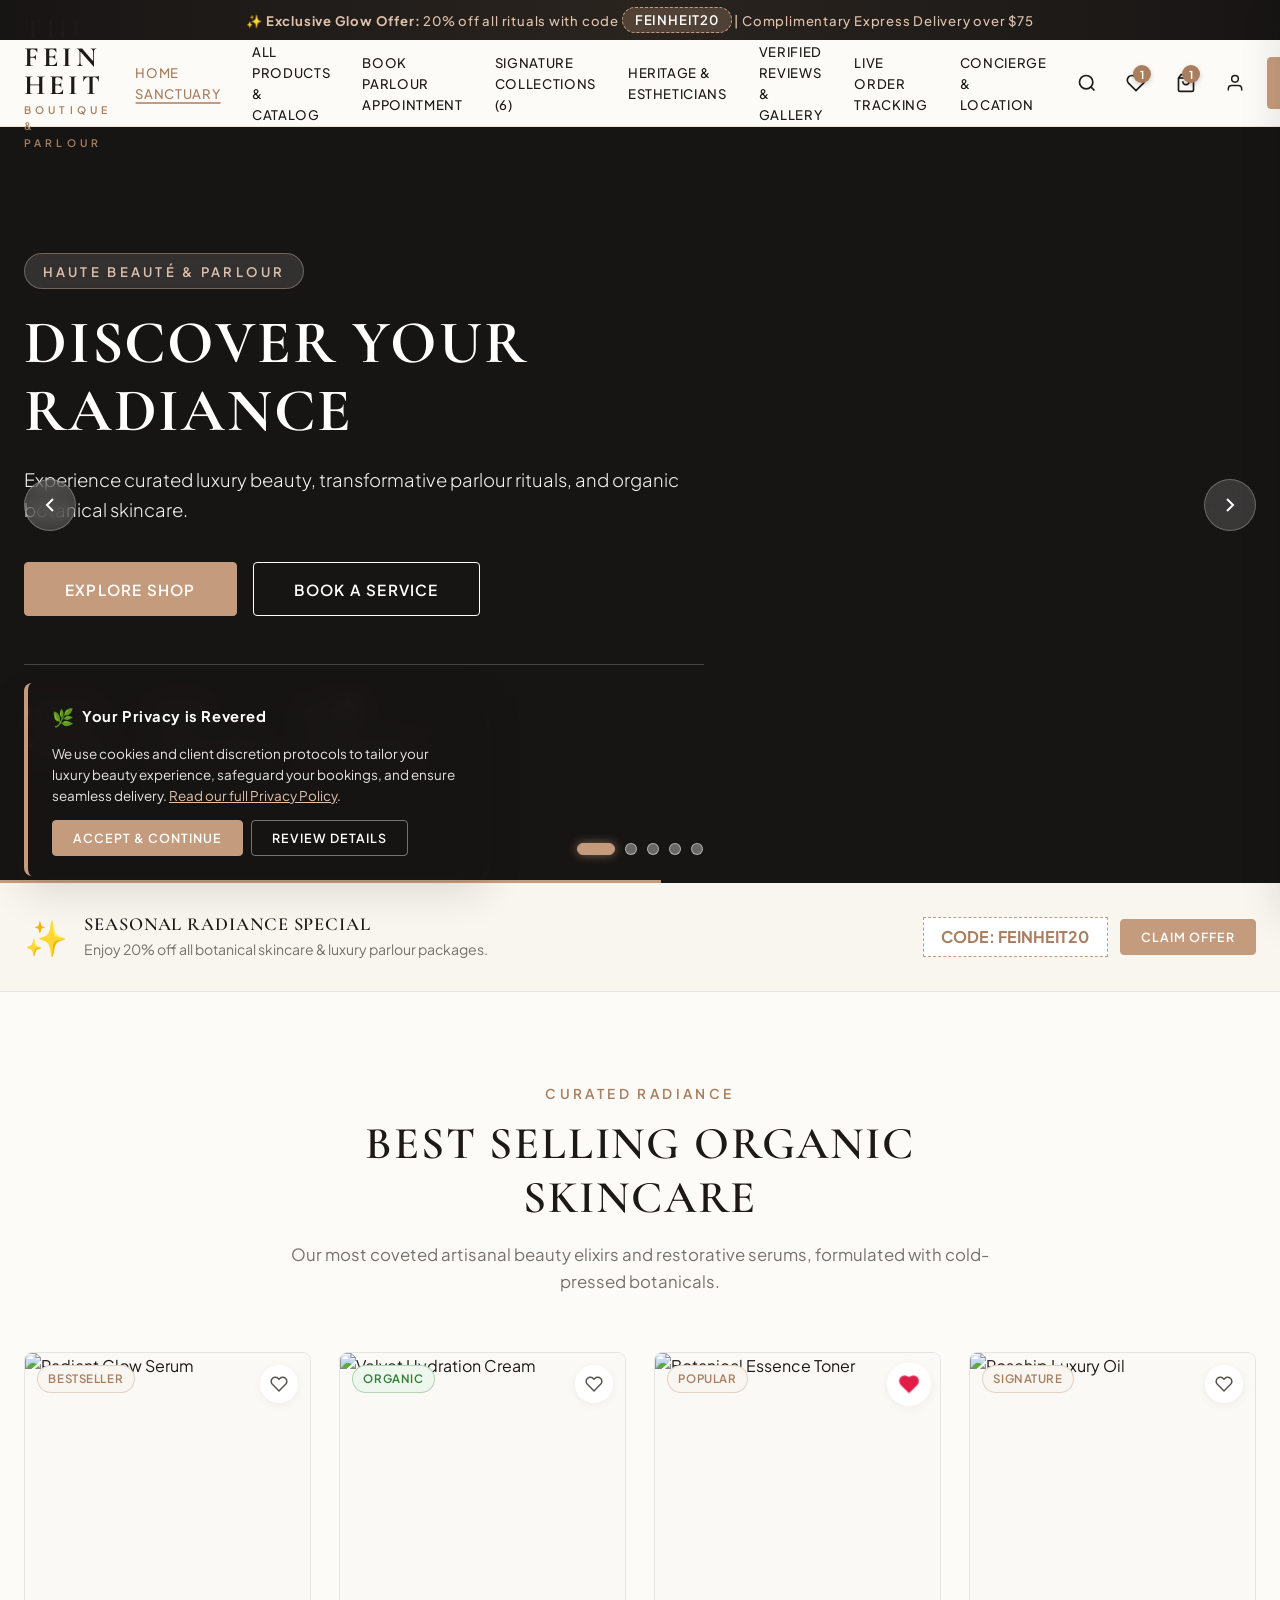
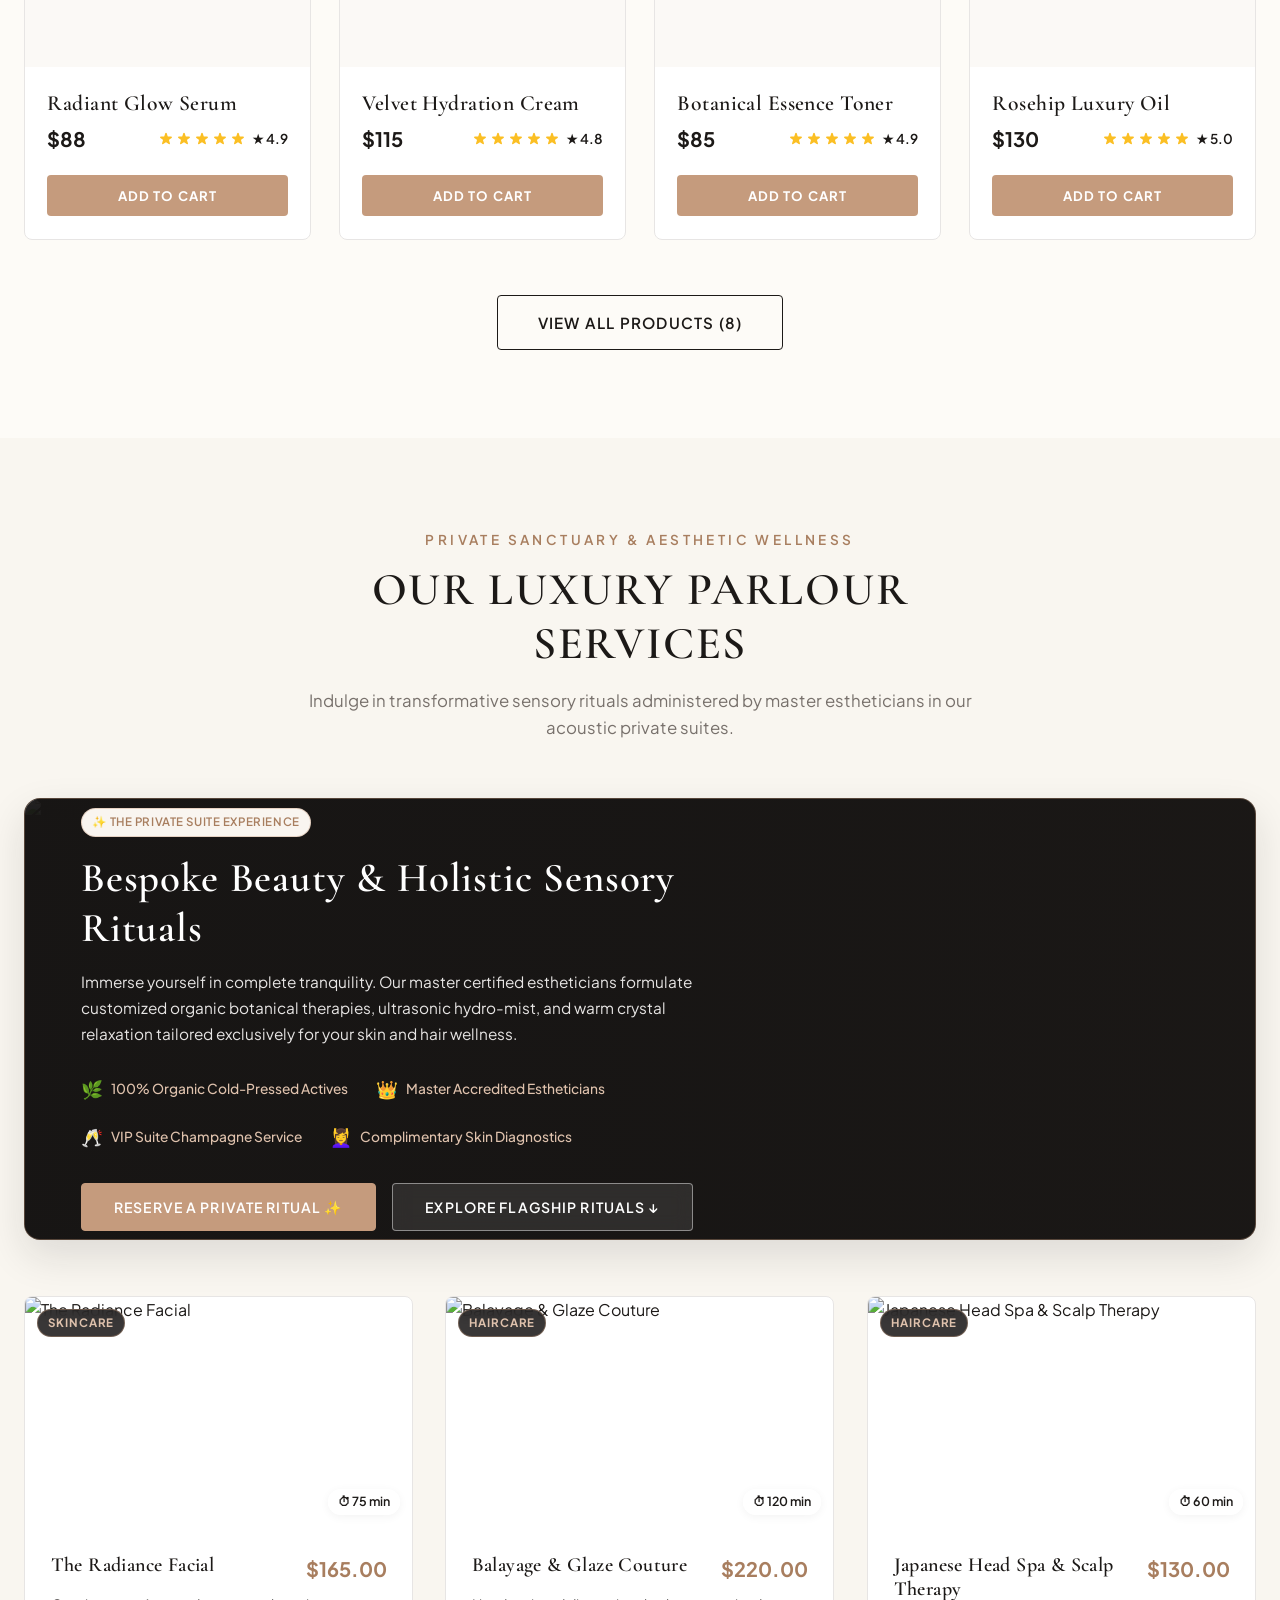
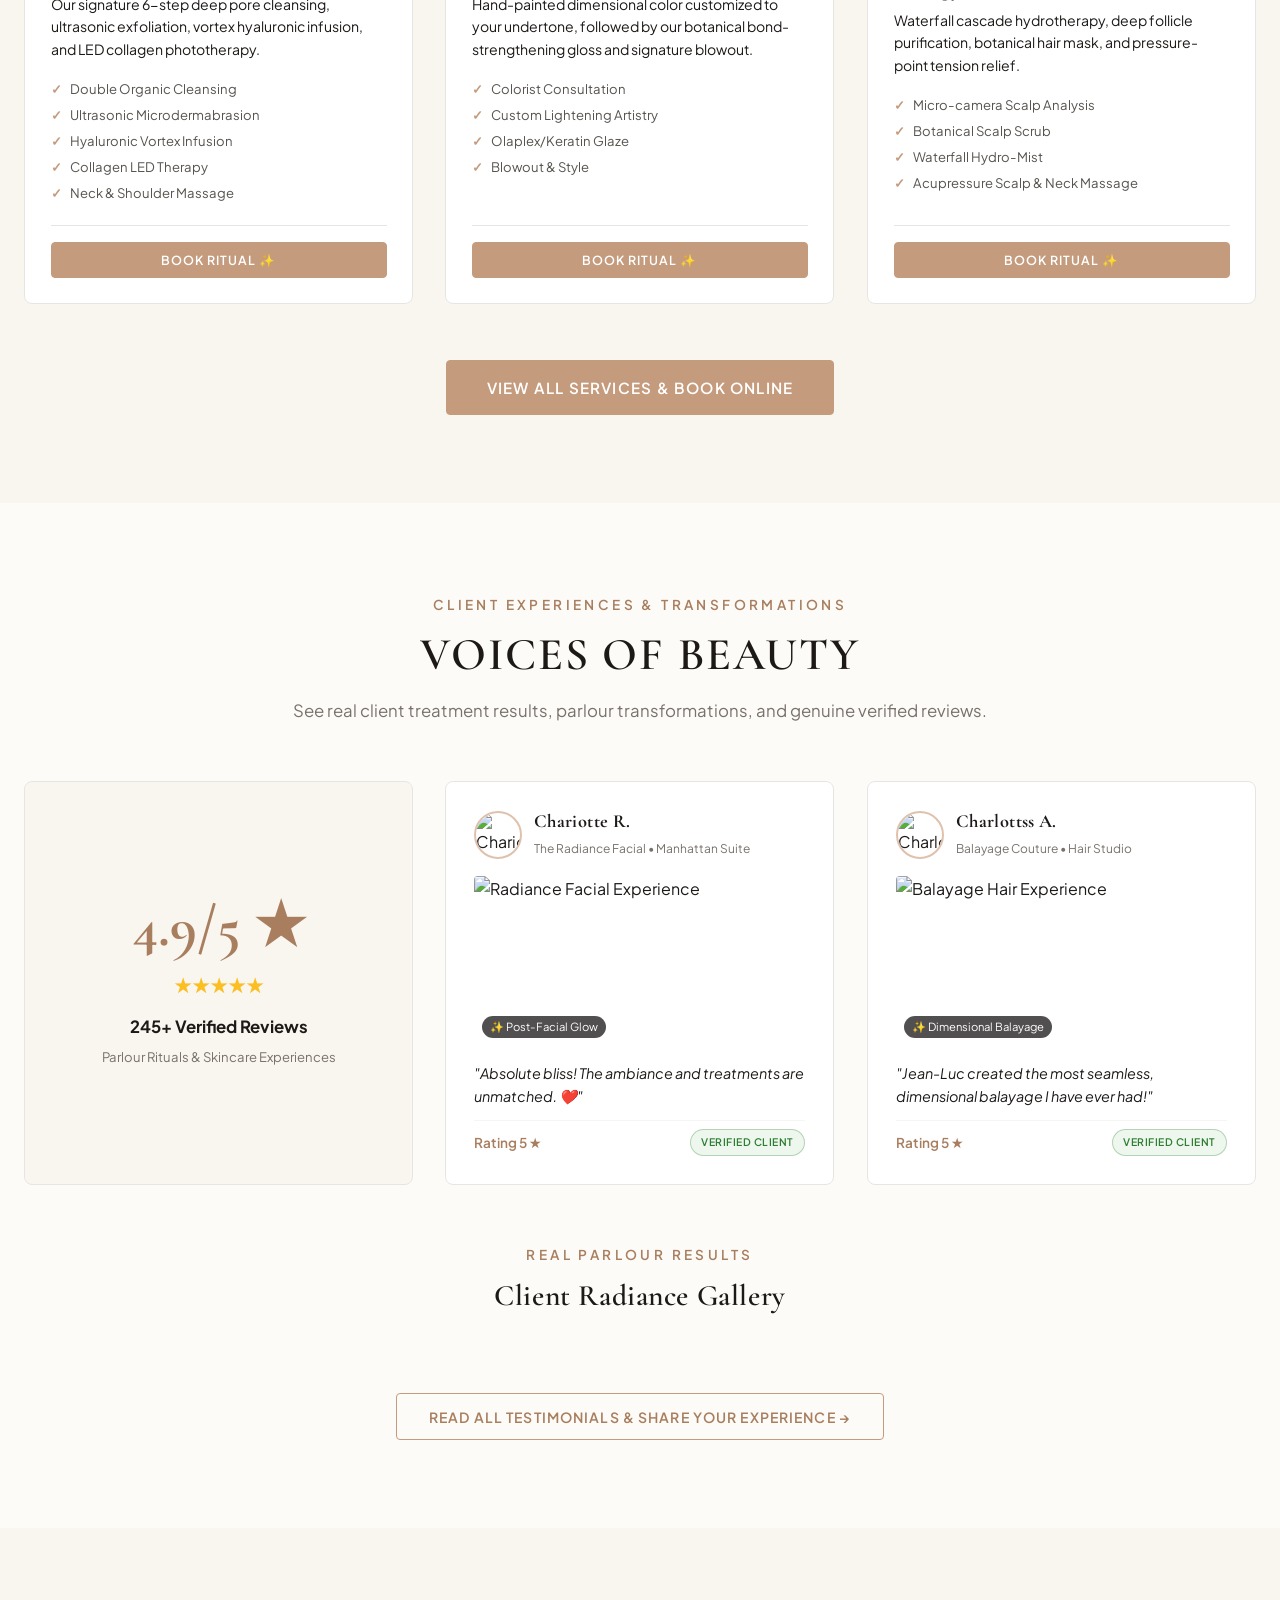
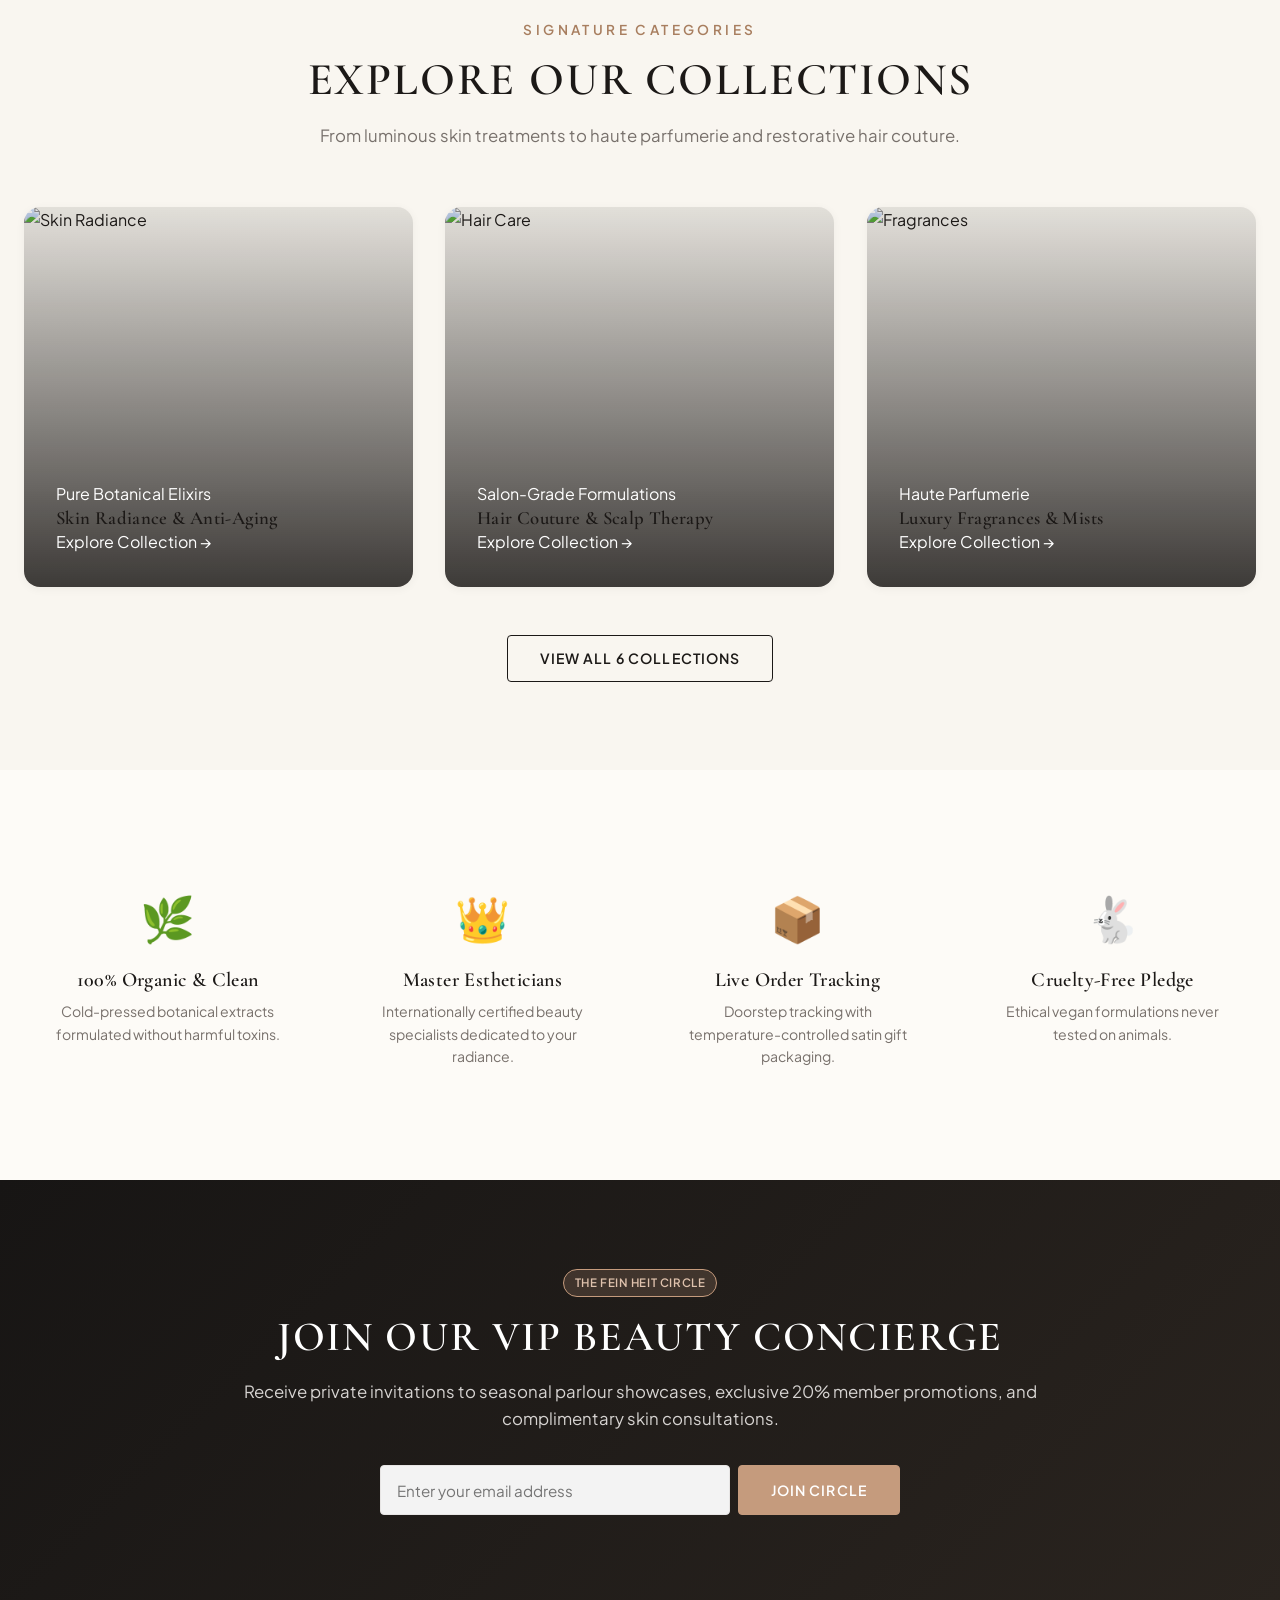
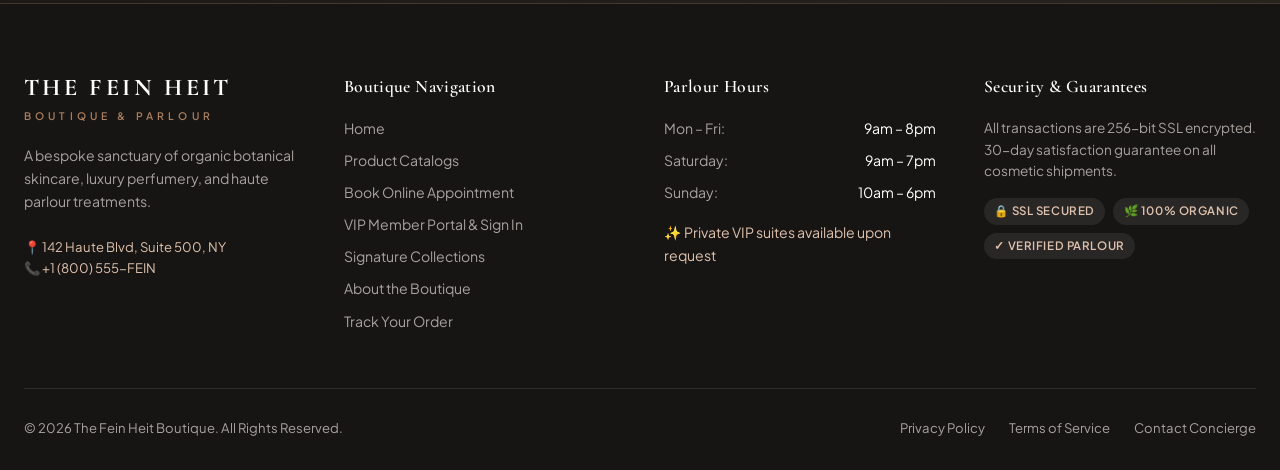
==== index.html @ 8c167909 "Add files via upload" ====
<!DOCTYPE html>
<html lang="en">
<head>
  <meta charset="UTF-8">
  <meta name="viewport" content="width=device-width, initial-scale=1.0, maximum-scale=5.0, viewport-fit=cover">
  <meta name="description" content="The Fein Heit Boutique — Luxury beauty parlour, organic skincare, hair couture, haute fragrances, and online appointment booking.">
  <meta name="keywords" content="beauty parlour, luxury cosmetics, organic skincare, facial, balayage, bridal makeup, order tracking, Fein Heit boutique">
  <meta name="theme-color" content="#c59b7d">
  
  <!-- Open Graph -->
  <meta property="og:title" content="The Fein Heit Boutique | Luxury Beauty Parlour & Cosmetics">
  <meta property="og:description" content="Experience bespoke beauty rituals, organic formulations, and transformative parlour services.">
  <meta property="og:type" content="website">

  <title>The Fein Heit Boutique | Luxury Beauty Parlour & Cosmetics</title>

  <!-- Stylesheets -->
  <link rel="stylesheet" href="css/main.css">
  <link rel="stylesheet" href="css/components.css">
  <link rel="stylesheet" href="css/responsive.css">
</head>
<body>

  <!-- ==================== ANNOUNCEMENT BAR ==================== -->
  <div class="announcement-bar">
    <div class="announcement-bar-content">
      <span>✨ <strong>Exclusive Glow Offer:</strong> 20% off all rituals with code</span>
      <span class="coupon-pill" onclick="handleQuickCopyCoupon('FEINHEIT20')">FEINHEIT20</span>
      <span class="announcement-extra">| Complimentary Express Delivery over $75</span>
    </div>
  </div>

  <!-- ==================== MAIN NAVIGATION HEADER ==================== -->
  <header class="site-header">
    <div class="container">
      <nav class="navbar">
        <!-- Mobile Menu Toggle -->
        <button class="mobile-menu-toggle" onclick="toggleMobileMenu()" aria-label="Open navigation menu">
          <svg viewBox="0 0 24 24" fill="none" stroke="currentColor" stroke-width="2">
            <line x1="3" y1="12" x2="21" y2="12"></line>
            <line x1="3" y1="6" x2="21" y2="6"></line>
            <line x1="3" y1="18" x2="21" y2="18"></line>
          </svg>
        </button>

        <!-- Brand Logo -->
        <a href="#home" class="brand-logo">
          <span class="brand-title">The Fein Heit</span>
          <span class="brand-subtitle">Boutique & Parlour</span>
        </a>

        <!-- Desktop Navigation Links & Mobile Drawer -->
        <div class="nav-menu" id="nav-menu">
          <div class="mobile-drawer-header">
            <div class="drawer-brand">
              <span class="drawer-brand-title">The Fein Heit</span>
              <span class="drawer-brand-sub">Sanctuary & Parlour</span>
            </div>
            <button class="drawer-close-btn" onclick="closeMobileMenu()" aria-label="Close navigation menu">✕</button>
          </div>

          <div class="mobile-drawer-vip-card" onclick="navigateTo('account'); closeMobileMenu();">
            <div style="display: flex; align-items: center; gap: 0.75rem;">
              <span style="font-size: 1.4rem;">👑</span>
              <div>
                <strong style="display: block; font-size: 0.88rem; color: var(--dark-slate);" id="drawer-vip-status">VIP Member Concierge</strong>
                <span style="font-size: 0.75rem; color: var(--primary-gold-dark);">Sign In for 20% Privilege →</span>
              </div>
            </div>
          </div>

          <!-- Primary Navigation Links -->
          <div class="drawer-section-label">Navigation & Sanctuary</div>
          <ul class="nav-menu-list">
            <li>
              <a href="#home" class="nav-link active" data-route="home">
                <span class="nav-link-text"><span class="nav-icon">🏠</span> Home Sanctuary</span>
                <span class="nav-chevron">→</span>
              </a>
            </li>
            <li>
              <a href="#products" class="nav-link" data-route="products">
                <span class="nav-link-text"><span class="nav-icon">🧴</span> All Products & Catalog</span>
                <span class="nav-chevron">→</span>
              </a>
            </li>
            <li>
              <a href="#booking" class="nav-link" data-route="booking">
                <span class="nav-link-text"><span class="nav-icon">✨</span> Book Parlour Appointment</span>
                <span class="nav-chevron">→</span>
              </a>
            </li>
            <li>
              <a href="#collections" class="nav-link" data-route="collections">
                <span class="nav-link-text"><span class="nav-icon">🪞</span> Signature Collections (6)</span>
                <span class="nav-chevron">→</span>
              </a>
            </li>
            <li>
              <a href="#about" class="nav-link" data-route="about">
                <span class="nav-link-text"><span class="nav-icon">🌿</span> Heritage & Estheticians</span>
                <span class="nav-chevron">→</span>
              </a>
            </li>
            <li>
              <a href="#testimonials" class="nav-link" data-route="testimonials">
                <span class="nav-link-text"><span class="nav-icon">💬</span> Verified Reviews & Gallery</span>
                <span class="nav-chevron">→</span>
              </a>
            </li>
            <li>
              <a href="#tracking" class="nav-link" data-route="tracking">
                <span class="nav-link-text"><span class="nav-icon">📦</span> Live Order Tracking</span>
                <span class="nav-chevron">→</span>
              </a>
            </li>
            <li>
              <a href="#contact" class="nav-link" data-route="contact">
                <span class="nav-link-text"><span class="nav-icon">📍</span> Concierge & Location</span>
                <span class="nav-chevron">→</span>
              </a>
            </li>
          </ul>

          <!-- Boutique Product Verticals -->
          <div class="mobile-drawer-verticals">
            <div class="drawer-section-label">Boutique Verticals & Categories</div>
            <div class="drawer-verticals-grid">
              <a href="javascript:void(0)" class="drawer-vertical-card" onclick="selectCollectionCategory('skincare'); closeMobileMenu();">
                <span class="vertical-icon">🌿</span>
                <div>
                  <strong class="vertical-title">Organic Skincare</strong>
                  <span class="vertical-desc">Serums, oils & creams</span>
                </div>
              </a>
              <a href="javascript:void(0)" class="drawer-vertical-card" onclick="selectCollectionCategory('haircare'); closeMobileMenu();">
                <span class="vertical-icon">💇‍♀️</span>
                <div>
                  <strong class="vertical-title">Hair Couture</strong>
                  <span class="vertical-desc">Scalp & gloss therapy</span>
                </div>
              </a>
              <a href="javascript:void(0)" class="drawer-vertical-card" onclick="selectCollectionCategory('fragrance'); closeMobileMenu();">
                <span class="vertical-icon">🌸</span>
                <div>
                  <strong class="vertical-title">Haute Parfumerie</strong>
                  <span class="vertical-desc">Pure extrait mists</span>
                </div>
              </a>
              <a href="javascript:void(0)" class="drawer-vertical-card" onclick="selectCollectionCategory('cosmetics'); closeMobileMenu();">
                <span class="vertical-icon">💄</span>
                <div>
                  <strong class="vertical-title">Luxury Cosmetics</strong>
                  <span class="vertical-desc">Clean bridal pigments</span>
                </div>
              </a>
            </div>
          </div>

          <!-- Flagship Parlour Rituals -->
          <div class="mobile-drawer-verticals">
            <div class="drawer-section-label">Flagship Parlour Suites</div>
            <div class="drawer-services-list">
              <div class="drawer-service-item" onclick="openBookingWithService('srv-01'); closeMobileMenu();">
                <div>
                  <strong>The Radiance HydraFacial™</strong>
                  <span>60 min • Ultrasonic Mist & Peel</span>
                </div>
                <span class="service-tag-price">$185</span>
              </div>
              <div class="drawer-service-item" onclick="openBookingWithService('srv-02'); closeMobileMenu();">
                <div>
                  <strong>Balayage Couture & Blowout</strong>
                  <span>120 min • Botanical Glossing</span>
                </div>
                <span class="service-tag-price">$240</span>
              </div>
              <div class="drawer-service-item" onclick="openBookingWithService('srv-03'); closeMobileMenu();">
                <div>
                  <strong>VIP Bridal Luxury Suite</strong>
                  <span>180 min • Champagne Service</span>
                </div>
                <span class="service-tag-price">$320</span>
              </div>
            </div>
          </div>

          <div class="mobile-drawer-footer">
            <button class="btn btn-primary btn-full btn-lg" onclick="navigateTo('booking'); closeMobileMenu();" style="margin-bottom: 0.85rem;">
              RESERVE A PRIVATE RITUAL ✨
            </button>
            <div class="drawer-contact-info">
              <a href="tel:18005553346" class="drawer-call-btn">
                📞 Call Concierge: +1 (800) 555-FEIN
              </a>
              <div>📍 142 Haute Blvd, Suite 500, Fashion District, NY</div>
              <div style="color: var(--primary-gold-light);">⏱ Open Today: 09:00 AM – 08:00 PM</div>
            </div>
          </div>
        </div>

        <!-- Action Icons: Search, Wishlist, Cart, Account, Book CTA -->
        <div class="nav-actions">
          <button class="nav-action-btn" onclick="navigateTo('products')" title="Search Catalog" aria-label="Search">
            <svg viewBox="0 0 24 24" fill="none" stroke="currentColor" stroke-width="2">
              <circle cx="11" cy="11" r="8"></circle>
              <line x1="21" y1="21" x2="16.65" y2="16.65"></line>
            </svg>
          </button>

          <button class="nav-action-btn" onclick="navigateTo('wishlist')" title="Wishlist" aria-label="Wishlist">
            <svg viewBox="0 0 24 24" fill="none" stroke="currentColor" stroke-width="2">
              <path d="M20.84 4.61a5.5 5.5 0 0 0-7.78 0L12 5.67l-1.06-1.06a5.5 5.5 0 0 0-7.78 7.78l1.06 1.06L12 21.23l7.78-7.78 1.06-1.06a5.5 5.5 0 0 0 0-7.78z"></path>
            </svg>
            <span class="badge-count wishlist-badge-count" style="display: none;">0</span>
          </button>

          <button class="nav-action-btn" onclick="openCartDrawer()" title="Shopping Bag" aria-label="Shopping Bag">
            <svg viewBox="0 0 24 24" fill="none" stroke="currentColor" stroke-width="2">
              <path d="M6 2L3 6v14a2 2 0 0 0 2 2h14a2 2 0 0 0 2-2V6l-3-4z"></path>
              <line x1="3" y1="6" x2="21" y2="6"></line>
              <path d="M16 10a4 4 0 0 1-8 0"></path>
            </svg>
            <span class="badge-count cart-badge-count" style="display: none;">0</span>
          </button>

          <button class="nav-action-btn" id="header-account-btn" onclick="navigateTo('account')" title="VIP Member Account / Sign In" aria-label="Account">
            <svg viewBox="0 0 24 24" fill="none" stroke="currentColor" stroke-width="2">
              <path d="M20 21v-2a4 4 0 0 0-4-4H8a4 4 0 0 0-4 4v2"></path>
              <circle cx="12" cy="7" r="4"></circle>
            </svg>
          </button>

          <button class="btn btn-primary btn-sm desktop-nav-book-btn" onclick="navigateTo('booking')">
            Book Parlour
          </button>
        </div>
      </nav>
    </div>
  </header>

  <!-- Mobile Nav Backdrop -->
  <div class="mobile-nav-backdrop" id="mobile-nav-backdrop" onclick="closeMobileMenu()"></div>

  <!-- ==================== MAIN CONTENT (PAGE VIEWS) ==================== -->
  <main>

    <!-- ==========================================
         VIEW 1: HOME PAGE WITH GLIDING HERO CAROUSEL
         ========================================== -->
    <section class="page-view active" id="view-home">
      
      <!-- Gliding Hero Slider (5 Luxury Slides with Ken Burns Effect) -->
      <div class="hero-slider-section" id="hero-slider-section">
        <div id="hero-slides-wrapper"></div>
        
        <!-- Slider Navigation Arrows -->
        <button class="hero-slider-arrow hero-arrow-prev" onclick="prevHeroSlide()" aria-label="Previous Slide">
          <svg width="24" height="24" viewBox="0 0 24 24" fill="none" stroke="currentColor" stroke-width="2">
            <polyline points="15 18 9 12 15 6"></polyline>
          </svg>
        </button>
        <button class="hero-slider-arrow hero-arrow-next" onclick="nextHeroSlide()" aria-label="Next Slide">
          <svg width="24" height="24" viewBox="0 0 24 24" fill="none" stroke="currentColor" stroke-width="2">
            <polyline points="9 18 15 12 9 6"></polyline>
          </svg>
        </button>

        <!-- Slider Pagination Dots -->
        <div class="hero-slider-dots" id="hero-slider-dots"></div>

        <!-- Gliding Timer Progress Line -->
        <div class="hero-timer-bar" id="hero-timer-bar"></div>
      </div>

      <!-- Attractive Offers Banner -->
      <div style="background: var(--bg-alabaster); border-bottom: 1px solid var(--border-light); padding: 1.6rem 0;" class="reveal">
        <div class="container" style="display: flex; justify-content: space-between; align-items: center; flex-wrap: wrap; gap: 1rem;">
          <div style="display: flex; align-items: center; gap: 1rem;">
            <div style="font-size: 2.2rem; color: var(--primary-gold);">✨</div>
            <div>
              <h4 style="font-size: 1.15rem; margin-bottom: 0.2rem; font-family: var(--font-serif); letter-spacing: 0.05em;">SEASONAL RADIANCE SPECIAL</h4>
              <p class="text-muted" style="font-size: 0.88rem;">Enjoy 20% off all botanical skincare & luxury parlour packages.</p>
            </div>
          </div>
          <div style="display: flex; gap: 0.75rem; align-items: center;">
            <span class="coupon-pill" style="background: var(--bg-white); border: 1px dashed var(--primary-gold); color: var(--primary-gold-dark); padding: 0.4rem 1.1rem; font-weight: 700;" onclick="handleQuickCopyCoupon('FEINHEIT20')">
              CODE: FEINHEIT20
            </span>
            <button class="btn btn-primary btn-sm" onclick="navigateTo('products')">CLAIM OFFER</button>
          </div>
        </div>
      </div>

      <!-- Best Selling Organic Skincare Showcase (Matches Exact Mockup) -->
      <div class="section">
        <div class="container">
          <div class="section-header reveal">
            <span class="section-subtitle">Curated Radiance</span>
            <h2 class="section-title">BEST SELLING ORGANIC SKINCARE</h2>
            <p class="section-desc">Our most coveted artisanal beauty elixirs and restorative serums, formulated with cold-pressed botanicals.</p>
          </div>
          
          <div class="grid-4" id="home-bestsellers-grid"></div>
          
          <div style="text-align: center; margin-top: 3.5rem;" class="reveal">
            <button class="btn btn-secondary btn-lg" onclick="navigateTo('products')" style="color: var(--dark-slate); border-color: var(--dark-slate);">
              VIEW ALL PRODUCTS (8)
            </button>
          </div>
        </div>
      </div>

      <!-- Luxury Parlour Services Showcase with Grand Feature Cover Banner -->
      <div class="section section-bg" style="position: relative;">
        <div class="container">
          <div class="section-header reveal">
            <span class="section-subtitle">Private Sanctuary & Aesthetic Wellness</span>
            <h2 class="section-title">OUR LUXURY PARLOUR SERVICES</h2>
            <p class="section-desc">Indulge in transformative sensory rituals administered by master estheticians in our acoustic private suites.</p>
          </div>
          
          <!-- Grand Luxury Parlour Cover Banner -->
          <div class="parlour-cover-banner reveal">
            <img src="https://images.unsplash.com/photo-1540555700478-4be289fbecef?auto=format&fit=crop&w=1920&q=85" alt="The Luxury Parlour Sanctuary" class="parlour-cover-bg-image">
            <div class="parlour-cover-overlay">
              <div class="parlour-cover-content">
                <span class="badge badge-gold parlour-cover-badge">
                  ✨ THE PRIVATE SUITE EXPERIENCE
                </span>
                <h3 class="parlour-cover-title">
                  Bespoke Beauty & Holistic Sensory Rituals
                </h3>
                <p class="parlour-cover-desc">
                  Immerse yourself in complete tranquility. Our master certified estheticians formulate customized organic botanical therapies, ultrasonic hydro-mist, and warm crystal relaxation tailored exclusively for your skin and hair wellness.
                </p>
                
                <!-- Highlights / Feature Badges -->
                <div class="parlour-cover-highlights">
                  <div class="parlour-highlight-item">
                    <span class="highlight-icon">🌿</span>
                    <span>100% Organic Cold-Pressed Actives</span>
                  </div>
                  <div class="parlour-highlight-item">
                    <span class="highlight-icon">👑</span>
                    <span>Master Accredited Estheticians</span>
                  </div>
                  <div class="parlour-highlight-item">
                    <span class="highlight-icon">🥂</span>
                    <span>VIP Suite Champagne Service</span>
                  </div>
                  <div class="parlour-highlight-item">
                    <span class="highlight-icon">💆‍♀️</span>
                    <span>Complimentary Skin Diagnostics</span>
                  </div>
                </div>

                <!-- Action Buttons -->
                <div class="parlour-cover-actions">
                  <button class="btn btn-primary" onclick="navigateTo('booking')">
                    RESERVE A PRIVATE RITUAL ✨
                  </button>
                  <button class="btn btn-secondary parlour-cover-subbtn" onclick="document.getElementById('home-services-grid').scrollIntoView({ behavior: 'smooth' })">
                    Explore Flagship Rituals ↓
                  </button>
                </div>
              </div>
            </div>
          </div>

          <!-- Flagship Parlour Services Grid -->
          <div class="grid-3" id="home-services-grid"></div>
          
          <div style="text-align: center; margin-top: 3.5rem;" class="reveal">
            <button class="btn btn-primary btn-lg" onclick="navigateTo('booking')">
              VIEW ALL SERVICES & BOOK ONLINE
            </button>
          </div>
        </div>
      </div>

      <!-- Voices of Beauty / Testimonials Snippet (With Real Client Experience Photos) -->
      <div class="section">
        <div class="container">
          <div class="section-header reveal">
            <span class="section-subtitle">Client Experiences & Transformations</span>
            <h2 class="section-title">VOICES OF BEAUTY</h2>
            <p class="section-desc">See real client treatment results, parlour transformations, and genuine verified reviews.</p>
          </div>

          <div class="grid-3 reveal" style="align-items: stretch; margin-bottom: 3.5rem;">
            <!-- 4.9/5 Rating Box from Mockup -->
            <div class="product-card" style="padding: 2.5rem 1.5rem; text-align: center; justify-content: center; background: var(--bg-alabaster);">
              <div style="font-size: 3.6rem; font-family: var(--font-serif); font-weight: 700; color: var(--primary-gold-dark); line-height: 1;">4.9/5 ★</div>
              <div class="star-rating" style="font-size: 1.3rem; margin: 0.75rem 0; justify-content: center;">★★★★★</div>
              <div style="font-size: 1.05rem; font-weight: 700; color: var(--dark-slate);">245+ Verified Reviews</div>
              <p class="text-muted" style="font-size: 0.82rem; margin-top: 0.35rem;">Parlour Rituals & Skincare Experiences</p>
            </div>

            <!-- Review Card 1 with Experience Image -->
            <div class="review-card" style="display: flex; flex-direction: column;">
              <div style="display: flex; align-items: center; gap: 0.75rem; margin-bottom: 1rem;">
                <img src="https://images.unsplash.com/photo-1544005313-94ddf0286df2?auto=format&fit=crop&w=150&q=85" alt="Chariotte R." style="width: 48px; height: 48px; border-radius: 50%; object-fit: cover; border: 2px solid var(--primary-gold-light);">
                <div>
                  <h4 style="font-size: 1.15rem; margin-bottom: 0.15rem; font-weight: 700;">Chariotte R.</h4>
                  <span style="font-size: 0.75rem; color: var(--text-muted);">The Radiance Facial • Manhattan Suite</span>
                </div>
              </div>
              <div style="position: relative; width: 100%; height: 170px; border-radius: var(--radius-sm); overflow: hidden; margin-bottom: 1rem;">
                <img src="https://images.unsplash.com/photo-1570172619644-dfd03ed5d881?auto=format&fit=crop&w=600&q=85" alt="Radiance Facial Experience" style="width: 100%; height: 100%; object-fit: cover; transition: transform 0.6s ease;" onmouseover="this.style.transform='scale(1.06)'" onmouseout="this.style.transform='scale(1)'">
                <span style="position: absolute; bottom: 8px; left: 8px; background: rgba(23,21,20,0.75); color:#ffffff; font-size:0.7rem; padding:2px 8px; border-radius:var(--radius-full);">✨ Post-Facial Glow</span>
              </div>
              <p style="font-size: 0.9rem; color: var(--dark-slate); font-style: italic; margin-bottom: 0.75rem; flex: 1;">
                "Absolute bliss! The ambiance and treatments are unmatched. ❤️"
              </p>
              <div style="display: flex; align-items: center; justify-content: space-between; font-size: 0.85rem; font-weight: 600; color: var(--primary-gold-dark); border-top: 1px solid var(--border-subtle); padding-top: 0.5rem;">
                <span>Rating 5 ★</span>
                <span class="badge badge-organic" style="font-size: 0.65rem;">Verified Client</span>
              </div>
            </div>

            <!-- Review Card 2 with Experience Image -->
            <div class="review-card" style="display: flex; flex-direction: column;">
              <div style="display: flex; align-items: center; gap: 0.75rem; margin-bottom: 1rem;">
                <img src="https://images.unsplash.com/photo-1534528741775-53994a69daeb?auto=format&fit=crop&w=150&q=85" alt="Charlottss A." style="width: 48px; height: 48px; border-radius: 50%; object-fit: cover; border: 2px solid var(--primary-gold-light);">
                <div>
                  <h4 style="font-size: 1.15rem; margin-bottom: 0.15rem; font-weight: 700;">Charlottss A.</h4>
                  <span style="font-size: 0.75rem; color: var(--text-muted);">Balayage Couture • Hair Studio</span>
                </div>
              </div>
              <div style="position: relative; width: 100%; height: 170px; border-radius: var(--radius-sm); overflow: hidden; margin-bottom: 1rem;">
                <img src="https://images.unsplash.com/photo-1560066984-138dadb4c035?auto=format&fit=crop&w=600&q=85" alt="Balayage Hair Experience" style="width: 100%; height: 100%; object-fit: cover; transition: transform 0.6s ease;" onmouseover="this.style.transform='scale(1.06)'" onmouseout="this.style.transform='scale(1)'">
                <span style="position: absolute; bottom: 8px; left: 8px; background: rgba(23,21,20,0.75); color:#ffffff; font-size:0.7rem; padding:2px 8px; border-radius:var(--radius-full);">✨ Dimensional Balayage</span>
              </div>
              <p style="font-size: 0.9rem; color: var(--dark-slate); font-style: italic; margin-bottom: 0.75rem; flex: 1;">
                "Jean-Luc created the most seamless, dimensional balayage I have ever had!"
              </p>
              <div style="display: flex; align-items: center; justify-content: space-between; font-size: 0.85rem; font-weight: 600; color: var(--primary-gold-dark); border-top: 1px solid var(--border-subtle); padding-top: 0.5rem;">
                <span>Rating 5 ★</span>
                <span class="badge badge-organic" style="font-size: 0.65rem;">Verified Client</span>
              </div>
            </div>
          </div>

          <!-- Client Radiance & Transformation Moments Grid -->
          <div class="reveal" style="margin-top: 1rem;">
            <div style="text-align: center; margin-bottom: 2rem;">
              <span class="section-subtitle">Real Parlour Results</span>
              <h3 style="font-size: 1.85rem; font-family: var(--font-serif);">Client Radiance Gallery</h3>
            </div>
            <div class="grid-4" id="home-client-gallery-grid"></div>
          </div>

          <div style="text-align: center; margin-top: 3rem;">
            <button class="btn btn-outline" onclick="navigateTo('testimonials')">
              Read All Testimonials & Share Your Experience →
            </button>
          </div>
        </div>
      </div>

      <!-- Featured Collections Gallery -->
      <div class="section section-bg">
        <div class="container">
          <div class="section-header reveal">
            <span class="section-subtitle">Signature Categories</span>
            <h2 class="section-title">EXPLORE OUR COLLECTIONS</h2>
            <p class="section-desc">From luminous skin treatments to haute parfumerie and restorative hair couture.</p>
          </div>
          <div class="grid-3" id="home-collections-grid">
            <div class="collection-card reveal reveal-delay-1" onclick="selectCollectionCategory('skincare')">
              <img src="https://images.unsplash.com/photo-1570172619644-dfd03ed5d881?auto=format&fit=crop&w=800&q=85" alt="Skin Radiance">
              <div class="collection-overlay">
                <span class="collection-subtitle">Pure Botanical Elixirs</span>
                <h3 class="collection-title">Skin Radiance & Anti-Aging</h3>
                <div class="collection-link">Explore Collection →</div>
              </div>
            </div>
            <div class="collection-card reveal reveal-delay-2" onclick="selectCollectionCategory('haircare')">
              <img src="https://images.unsplash.com/photo-1522337360788-8b13dee7a37e?auto=format&fit=crop&w=800&q=85" alt="Hair Care">
              <div class="collection-overlay">
                <span class="collection-subtitle">Salon-Grade Formulations</span>
                <h3 class="collection-title">Hair Couture & Scalp Therapy</h3>
                <div class="collection-link">Explore Collection →</div>
              </div>
            </div>
            <div class="collection-card reveal reveal-delay-3" onclick="selectCollectionCategory('fragrance')">
              <img src="https://images.unsplash.com/photo-1592945403244-b3fbafd7f539?auto=format&fit=crop&w=800&q=85" alt="Fragrances">
              <div class="collection-overlay">
                <span class="collection-subtitle">Haute Parfumerie</span>
                <h3 class="collection-title">Luxury Fragrances & Mists</h3>
                <div class="collection-link">Explore Collection →</div>
              </div>
            </div>
          </div>
          <div style="text-align: center; margin-top: 3rem;">
            <button class="btn btn-secondary" onclick="navigateTo('collections')" style="color: var(--dark-slate); border-color: var(--dark-slate);">
              View All 6 Collections
            </button>
          </div>
        </div>
      </div>

      <!-- Why Choose Fein Heit Boutique -->
      <div class="section">
        <div class="container">
          <div class="grid-4" style="text-align: center;">
            <div class="reveal reveal-delay-1" style="padding: 1.5rem;">
              <div style="font-size: 2.75rem; margin-bottom: 1rem; color: var(--primary-gold);">🌿</div>
              <h3 style="font-size: 1.25rem; margin-bottom: 0.5rem;">100% Organic & Clean</h3>
              <p class="text-muted" style="font-size: 0.88rem;">Cold-pressed botanical extracts formulated without harmful toxins.</p>
            </div>
            <div class="reveal reveal-delay-2" style="padding: 1.5rem;">
              <div style="font-size: 2.75rem; margin-bottom: 1rem; color: var(--primary-gold);">👑</div>
              <h3 style="font-size: 1.25rem; margin-bottom: 0.5rem;">Master Estheticians</h3>
              <p class="text-muted" style="font-size: 0.88rem;">Internationally certified beauty specialists dedicated to your radiance.</p>
            </div>
            <div class="reveal reveal-delay-3" style="padding: 1.5rem;">
              <div style="font-size: 2.75rem; margin-bottom: 1rem; color: var(--primary-gold);">📦</div>
              <h3 style="font-size: 1.25rem; margin-bottom: 0.5rem;">Live Order Tracking</h3>
              <p class="text-muted" style="font-size: 0.88rem;">Doorstep tracking with temperature-controlled satin gift packaging.</p>
            </div>
            <div class="reveal reveal-delay-4" style="padding: 1.5rem;">
              <div style="font-size: 2.75rem; margin-bottom: 1rem; color: var(--primary-gold);">🐇</div>
              <h3 style="font-size: 1.25rem; margin-bottom: 0.5rem;">Cruelty-Free Pledge</h3>
              <p class="text-muted" style="font-size: 0.88rem;">Ethical vegan formulations never tested on animals.</p>
            </div>
          </div>
        </div>
      </div>

      <!-- Newsletter VIP Club -->
      <div class="section" style="background: linear-gradient(135deg, #171514 0%, #2a241f 100%); color: #ffffff; text-align: center;">
        <div class="container-narrow reveal">
          <span class="badge badge-gold" style="background: rgba(197, 155, 125, 0.2); color: #dfc2ad; border-color: #c59b7d; margin-bottom: 1rem;">The Fein Heit Circle</span>
          <h2 style="font-size: 2.6rem; color: #ffffff; margin-bottom: 1rem; letter-spacing: 0.04em;">JOIN OUR VIP BEAUTY CONCIERGE</h2>
          <p style="color: #d6d3d1; font-size: 1.05rem; margin-bottom: 2rem;">Receive private invitations to seasonal parlour showcases, exclusive 20% member promotions, and complimentary skin consultations.</p>
          <form onsubmit="handleNewsletterSubmit(event)" style="display: flex; gap: 0.5rem; max-width: 520px; margin: 0 auto; flex-wrap: wrap;">
            <input type="email" id="newsletter-email" class="form-control" placeholder="Enter your email address" required style="flex: 1; min-width: 240px; background: rgba(255,255,255,0.95); height: 50px;">
            <button type="submit" class="btn btn-primary" style="padding: 0.75rem 2rem;">JOIN CIRCLE</button>
          </form>
        </div>
      </div>
    </section>

    <!-- ==========================================
         VIEW 2: ABOUT US PAGE
         ========================================== -->
    <section class="page-view" id="view-about">
      <!-- About Us Page Hero Banner -->
      <div class="page-hero-banner" style="background-image: url('https://images.unsplash.com/photo-1522337360788-8b13dee7a37e?auto=format&fit=crop&w=2000&q=85');">
        <div class="page-hero-overlay"></div>
        <div class="container page-hero-content">
          <span class="page-hero-badge">🌿 Heritage & Philosophy</span>
          <h1 class="page-hero-title">THE STORY OF FEIN HEIT</h1>
          <p class="page-hero-desc">Where Holistic Botanical Artistry Meets Modern Dermatological Science in our Luxury Suites.</p>
        </div>
      </div>

      <div class="section">
        <div class="container">
          <div class="grid-2" style="align-items: center;">
            <div>
              <span class="badge badge-gold" style="margin-bottom: 1rem;">Boutique & Parlour</span>
              <h2 style="font-size: 2.4rem; margin-bottom: 1.25rem;">Where Holistic Artistry Meets Modern Dermatological Science</h2>
              <p class="text-muted" style="margin-bottom: 1.25rem; font-size: 1rem; line-height: 1.7;">
                The Fein Heit Boutique was conceived as an oasis of refined self-care. We believe that true radiance is born from the harmonious union of potent, unadulterated botanical ingredients and bespoke personal rituals.
              </p>
              <p class="text-muted" style="margin-bottom: 1.75rem; font-size: 1rem; line-height: 1.7;">
                Our parlour suites are designed to provide complete tranquility, offering signature HydraFacials, couture balayage hair artistry, and luxury bridal makeovers crafted with unparalleled attention to detail.
              </p>
              <div style="display: flex; gap: 1.5rem;">
                <div style="border-left: 3px solid var(--primary-gold); padding-left: 1rem;">
                  <strong style="display: block; font-size: 1.1rem; color: var(--dark-slate);">100% Ethical</strong>
                  <span class="text-muted" style="font-size: 0.85rem;">Sustainably harvested plant actives</span>
                </div>
                <div style="border-left: 3px solid var(--primary-gold); padding-left: 1rem;">
                  <strong style="display: block; font-size: 1.1rem; color: var(--dark-slate);">Master Certified</strong>
                  <span class="text-muted" style="font-size: 0.85rem;">Internationally accredited stylists</span>
                </div>
              </div>
            </div>
            <div>
              <img src="https://images.unsplash.com/photo-1522337360788-8b13dee7a37e?auto=format&fit=crop&w=800&q=85" alt="Boutique Ambiance" style="border-radius: var(--radius-lg); box-shadow: var(--shadow-lg);">
            </div>
          </div>
        </div>
      </div>

      <!-- Vision & Mission -->
      <div class="section section-bg">
        <div class="container">
          <div class="grid-2">
            <div class="product-card" style="padding: 2.5rem; border-radius: var(--radius-md);">
              <div style="font-size: 2rem; margin-bottom: 1rem; color: var(--primary-gold);">🌟</div>
              <h3 style="font-size: 1.75rem; margin-bottom: 0.75rem;">Our Vision</h3>
              <p class="text-muted" style="line-height: 1.7; font-size: 0.95rem;">
                To become the world's most revered sanctuary for holistic beauty — empowering every individual to celebrate their innate radiance through clean, clinically validated organic formulas and transformative parlour rituals.
              </p>
            </div>
            <div class="product-card" style="padding: 2.5rem; border-radius: var(--radius-md);">
              <div style="font-size: 2rem; margin-bottom: 1rem; color: var(--primary-gold);">🎯</div>
              <h3 style="font-size: 1.75rem; margin-bottom: 0.75rem;">Our Mission</h3>
              <p class="text-muted" style="line-height: 1.7; font-size: 0.95rem;">
                To deliver uncompromising luxury, sustainable botanical craftsmanship, and bespoke aesthetic services. We are dedicated to transparent sourcing, exceptional client pampering, and unforgettable sensory experiences.
              </p>
            </div>
          </div>
        </div>
      </div>

      <!-- Master Stylists & Estheticians -->
      <div class="section">
        <div class="container">
          <div class="section-header">
            <span class="section-subtitle">Our Artists</span>
            <h2 class="section-title">MEET OUR MASTER ESTHETICIANS</h2>
            <p class="section-desc">Passionate artisans dedicated to customized skin, hair, and bridal beauty excellence.</p>
          </div>
          <div class="grid-3" id="stylists-grid"></div>
        </div>
      </div>
    </section>

    <!-- ==========================================
         VIEW 3: COLLECTIONS PAGE
         ========================================== -->
    <section class="page-view" id="view-collections">
      <!-- Collections Page Hero Banner -->
      <div class="page-hero-banner" style="background-image: url('https://images.unsplash.com/photo-1512496015851-a90fb38ba796?auto=format&fit=crop&w=2000&q=85');">
        <div class="page-hero-overlay"></div>
        <div class="container page-hero-content">
          <span class="page-hero-badge">✨ Curated Beauty Sanctuary</span>
          <h1 class="page-hero-title">THE FEIN HEIT COLLECTIONS</h1>
          <p class="page-hero-desc">Explore grouped botanical elixirs, haute fragrances, and transformative parlour rituals curated for every beauty aspiration.</p>
        </div>
      </div>

      <div class="section">
        <div class="container">
          <div class="grid-3" id="collections-grid"></div>
        </div>
      </div>
    </section>

    <!-- ==========================================
         VIEW 4: PRODUCTS CATALOG PAGE
         ========================================== -->
    <section class="page-view" id="view-products">
      <!-- Products Page Hero Banner -->
      <div class="page-hero-banner" style="background-image: url('https://images.unsplash.com/photo-1598440947619-2c35fc9aa908?auto=format&fit=crop&w=2000&q=85'); min-height: 420px;">
        <div class="page-hero-overlay"></div>
        <div class="container page-hero-content">
          <span class="page-hero-badge">🧴 Organic Botanical Catalog</span>
          <h1 class="page-hero-title">LUXURY BEAUTY & PARLOUR ESSENTIALS</h1>
          <p class="page-hero-desc" style="margin-bottom: 2rem;">Explore artisanal skincare serums, restorative hair glosses, and luxury perfumes formulated for luminous radiance.</p>
          
          <!-- Live Search Bar inside Hero -->
          <div style="max-width: 640px; margin: 0 auto; position: relative;">
            <input type="text" id="product-search-input" class="form-control" placeholder="Search by name, ingredient (e.g. Vitamin C, Rose, Argan)..." oninput="handleProductSearch(this.value)" style="padding-left: 2.75rem; height: 52px; font-size: 1rem; border-radius: var(--radius-full); box-shadow: var(--shadow-lg); background: rgba(255,255,255,0.95);">
            <div style="position: absolute; left: 18px; top: 16px; color: var(--dark-slate);">
              <svg width="20" height="20" viewBox="0 0 24 24" fill="none" stroke="currentColor" stroke-width="2">
                <circle cx="11" cy="11" r="8"></circle>
                <line x1="21" y1="21" x2="16.65" y2="16.65"></line>
              </svg>
            </div>
          </div>
        </div>
      </div>

      <div class="section">
        <div class="container">
          <!-- Filter Controls Bar -->
          <div style="display: flex; justify-content: space-between; align-items: center; flex-wrap: wrap; gap: 1.5rem; margin-bottom: 2.5rem; padding-bottom: 1.5rem; border-bottom: 1px solid var(--border-light);">
            <!-- Category Chips -->
            <div style="display: flex; gap: 0.5rem; flex-wrap: wrap;" id="category-filters">
              <button class="filter-chip active" data-category="all" onclick="handleCategoryFilter('all', this)">All Products</button>
              <button class="filter-chip" data-category="skincare" onclick="handleCategoryFilter('skincare', this)">Skincare</button>
              <button class="filter-chip" data-category="haircare" onclick="handleCategoryFilter('haircare', this)">Hair Care</button>
              <button class="filter-chip" data-category="fragrance" onclick="handleCategoryFilter('fragrance', this)">Fragrances</button>
              <button class="filter-chip" data-category="cosmetics" onclick="handleCategoryFilter('cosmetics', this)">Cosmetics</button>
              <button class="filter-chip" data-category="body" onclick="handleCategoryFilter('body', this)">Body & Spa</button>
            </div>

            <!-- Price & Sort Dropdown -->
            <div style="display: flex; align-items: center; gap: 1.5rem; flex-wrap: wrap;">
              <div style="display: flex; align-items: center; gap: 0.5rem; font-size: 0.85rem;">
                <span>Max Price:</span>
                <input type="range" id="price-range-slider" min="30" max="200" step="5" value="200" oninput="handlePriceSlider(this.value)" style="accent-color: var(--primary-gold); cursor: pointer;">
                <strong id="price-slider-value">$200</strong>
              </div>

              <div style="display: flex; align-items: center; gap: 0.5rem; font-size: 0.85rem;">
                <span>Sort By:</span>
                <select id="product-sort-select" class="form-control" onchange="handleSortChange(this.value)" style="width: auto; padding: 0.4rem 0.8rem; font-size: 0.85rem;">
                  <option value="featured">Featured / Popular</option>
                  <option value="price-low">Price: Low to High</option>
                  <option value="price-high">Price: High to Low</option>
                  <option value="rating">Highest Rated</option>
                  <option value="name">Alphabetical</option>
                </select>
              </div>
            </div>
          </div>

          <!-- Catalog Count and Active Filters -->
          <div style="display: flex; justify-content: space-between; align-items: center; margin-bottom: 1.5rem;">
            <span id="products-count-badge" class="text-muted" style="font-size: 0.9rem;">Showing 8 products</span>
            <button class="btn-outline btn-sm" onclick="resetProductFilters()">Reset Filters</button>
          </div>

          <!-- Products Grid -->
          <div class="grid-4" id="products-grid"></div>
        </div>
      </div>
    </section>

    <!-- ==========================================
         VIEW 5: TESTIMONIALS & REVIEWS PAGE
         ========================================== -->
    <section class="page-view" id="view-testimonials">
      <!-- Testimonials Page Hero Banner -->
      <div class="page-hero-banner" style="background-image: url('https://images.unsplash.com/photo-1544005313-94ddf0286df2?auto=format&fit=crop&w=2000&q=85');">
        <div class="page-hero-overlay"></div>
        <div class="container page-hero-content">
          <span class="page-hero-badge">💬 Client Experiences</span>
          <h1 class="page-hero-title">VOICES OF BEAUTY & TRUST</h1>
          <p class="page-hero-desc">Read genuine transformation stories, before-after results, and verified reviews from our cherished guests.</p>
        </div>
      </div>

      <div class="section">
        <div class="container">
          <div class="grid-3" style="margin-bottom: 3.5rem;">
            <!-- Overall Rating Summary Card -->
            <div class="product-card" style="padding: 2rem; text-align: center; justify-content: center;">
              <div id="review-avg-rating" style="font-size: 3.5rem; font-family: var(--font-serif); font-weight: 700; color: var(--primary-gold-dark);">4.9 / 5.0</div>
              <div class="star-rating" style="font-size: 1.25rem; margin-bottom: 0.5rem;">★★★★★</div>
              <p id="review-total-count" class="text-muted" style="font-size: 0.9rem;">Based on 250+ verified reviews</p>
            </div>

            <!-- Filter Reviews by Rating -->
            <div class="product-card" style="grid-column: span 2; padding: 2rem; justify-content: center;">
              <h3 style="font-size: 1.25rem; margin-bottom: 1rem;">Filter Reviews by Star Rating</h3>
              <div style="display: flex; gap: 0.75rem; flex-wrap: wrap;" id="review-filter-chips">
                <button class="filter-chip active" onclick="filterReviewsByStar(0, this)">All Ratings</button>
                <button class="filter-chip" onclick="filterReviewsByStar(5, this)">5 Stars Only (★★★★★)</button>
                <button class="filter-chip" onclick="filterReviewsByStar(4, this)">4 Stars & Up (★★★★☆)</button>
              </div>
            </div>
          </div>

          <!-- Reviews Grid -->
          <div class="grid-2" id="testimonials-grid"></div>

          <!-- Client Radiance & Transformation Moments Gallery -->
          <div class="section-header reveal" style="margin-top: 5rem; margin-bottom: 2rem;">
            <span class="section-subtitle">Real Parlour Results</span>
            <h2 class="section-title">CLIENT RADIANCE GALLERY</h2>
            <p class="section-desc">Glimpse actual aesthetic transformations and signature treatment outcomes from our parlour guests.</p>
          </div>
          <div class="grid-3" id="client-gallery-grid"></div>

          <!-- Write a Review Form -->
          <div class="product-card" style="margin-top: 4rem; padding: 2.5rem; background: var(--bg-alabaster); border: 1px solid var(--border-light);">
            <div style="max-width: 680px; margin: 0 auto;">
              <div style="text-align: center; margin-bottom: 2rem;">
                <span class="badge badge-gold" style="margin-bottom: 0.5rem;">Share Your Experience</span>
                <h3 style="font-size: 1.85rem;">Write a Customer Review</h3>
                <p class="text-muted" style="font-size: 0.9rem;">Your feedback helps us continuously elevate our boutique standards.</p>
              </div>

              <form onsubmit="handleReviewSubmit(event)">
                <div class="form-group" style="text-align: center; margin-bottom: 1.5rem;">
                  <label class="form-label">Your Rating</label>
                  <div id="new-review-stars" style="display: inline-flex; gap: 6px;"></div>
                </div>

                <div class="grid-2" style="gap: 1rem;">
                  <div class="form-group">
                    <label class="form-label">Your Name *</label>
                    <input type="text" id="review-author-input" class="form-control" placeholder="e.g. Charlotte M." required>
                  </div>
                  <div class="form-group">
                    <label class="form-label">Service / Product Reviewed</label>
                    <input type="text" id="review-service-input" class="form-control" placeholder="e.g. The Radiance Facial or Radiant Glow Serum">
                  </div>
                </div>

                <div class="form-group">
                  <label class="form-label">Your Review *</label>
                  <textarea id="review-content-input" class="form-control" rows="4" placeholder="Tell us about your experience, skin results, and parlour ambiance..." required></textarea>
                </div>

                <div style="text-align: center; margin-top: 1.5rem;">
                  <button type="submit" class="btn btn-primary btn-lg">Submit Review</button>
                </div>
              </form>
            </div>
          </div>
        </div>
      </div>
    </section>

    <!-- ==========================================
         VIEW 6: CONTACT DETAILS & PARLOUR INFO
         ========================================== -->
    <section class="page-view" id="view-contact">
      <!-- Contact Page Hero Banner -->
      <div class="page-hero-banner" style="background-image: url('https://images.unsplash.com/photo-1560066984-138dadb4c035?auto=format&fit=crop&w=2000&q=85');">
        <div class="page-hero-overlay"></div>
        <div class="container page-hero-content">
          <span class="page-hero-badge">📍 Flagship Sanctuary</span>
          <h1 class="page-hero-title">BOUTIQUE CONCIERGE & LOCATION</h1>
          <p class="page-hero-desc">We welcome inquiries, customized bridal consultations, and private parlour suite reservations.</p>
        </div>
      </div>

      <div class="section">
        <div class="container">
          <div class="grid-2" style="margin-bottom: 4rem;">
            <!-- Boutique Contact Details -->
            <div>
              <span class="badge badge-gold" style="margin-bottom: 1rem;">Visit Our Parlour</span>
              <h2 style="font-size: 2.2rem; margin-bottom: 1.5rem;">The Fein Heit Flagship Sanctuary</h2>

              <div style="display: flex; flex-direction: column; gap: 1.5rem; margin-bottom: 2rem;">
                <div style="display: flex; gap: 1rem; align-items: flex-start;">
                  <div style="font-size: 1.5rem; color: var(--primary-gold);">📍</div>
                  <div>
                    <strong style="display: block; font-size: 1rem; color: var(--dark-slate);">Address</strong>
                    <span class="text-muted" style="font-size: 0.92rem;">142 Haute Boulevard, Suite 500, Fashion District, NY 10001</span>
                  </div>
                </div>

                <div style="display: flex; gap: 1rem; align-items: flex-start;">
                  <div style="font-size: 1.5rem; color: var(--primary-gold);">📞</div>
                  <div>
                    <strong style="display: block; font-size: 1rem; color: var(--dark-slate);">Direct Phone Concierge</strong>
                    <span class="text-muted" style="font-size: 0.92rem;">+1 (800) 555-FEIN (3346) / +1 (212) 555-0199</span>
                  </div>
                </div>

                <div style="display: flex; gap: 1rem; align-items: flex-start;">
                  <div style="font-size: 1.5rem; color: var(--primary-gold);">✉️</div>
                  <div>
                    <strong style="display: block; font-size: 1rem; color: var(--dark-slate);">Email Inquiries</strong>
                    <span class="text-muted" style="font-size: 0.92rem;">concierge@thefeinheitboutique.com</span>
                  </div>
                </div>
              </div>

              <!-- Opening Hours Table -->
              <div style="background: var(--bg-alabaster); padding: 1.5rem; border-radius: var(--radius-md); border: 1px solid var(--border-light);">
                <div style="display: flex; justify-content: space-between; align-items: center; margin-bottom: 1rem;">
                  <h4 style="font-size: 1.1rem;">Parlour Hours</h4>
                  <span class="badge badge-organic">Open Today</span>
                </div>
                <div style="display: flex; flex-direction: column; gap: 0.4rem; font-size: 0.88rem;">
                  <div style="display: flex; justify-content: space-between;"><span>Monday – Friday:</span><strong>09:00 AM – 08:00 PM</strong></div>
                  <div style="display: flex; justify-content: space-between;"><span>Saturday:</span><strong>09:00 AM – 07:00 PM</strong></div>
                  <div style="display: flex; justify-content: space-between;"><span>Sunday:</span><strong>10:00 AM – 06:00 PM</strong></div>
                </div>
              </div>
            </div>

            <!-- Secure Contact Form -->
            <div class="product-card" style="padding: 2.5rem; border-radius: var(--radius-md);">
              <h3 style="font-size: 1.75rem; margin-bottom: 0.5rem;">Send a Message</h3>
              <p class="text-muted" style="font-size: 0.9rem; margin-bottom: 1.5rem;">Our concierge team will respond within 2 hours.</p>

              <form onsubmit="handleContactSubmit(event)">
                <div class="form-group">
                  <label class="form-label">Full Name *</label>
                  <input type="text" id="contact-name" class="form-control" placeholder="Lady Eleanor Vance" required>
                </div>

                <div class="form-group">
                  <label class="form-label">Email Address *</label>
                  <input type="email" id="contact-email" class="form-control" placeholder="eleanor@domain.com" required>
                </div>

                <div class="form-group">
                  <label class="form-label">Subject / Inquiry Type</label>
                  <select id="contact-subject" class="form-control">
                    <option value="appointment">Appointment & Ritual Inquiry</option>
                    <option value="bridal">Bridal & VIP Suite Consultation</option>
                    <option value="order">Order & Shipping Question</option>
                    <option value="general">General Boutique Feedback</option>
                  </select>
                </div>

                <div class="form-group">
                  <label class="form-label">Message *</label>
                  <textarea id="contact-message" class="form-control" rows="4" placeholder="How may we assist your beauty journey?" required></textarea>
                </div>

                <button type="submit" class="btn btn-primary btn-full">
                  SEND SECURE MESSAGE 🔒
                </button>
              </form>
            </div>
          </div>

          <!-- FAQ Accordion -->
          <div style="max-width: 800px; margin: 0 auto;">
            <div class="section-header" style="margin-bottom: 2rem;">
              <span class="section-subtitle">Got Questions?</span>
              <h2 class="section-title">FREQUENTLY ASKED QUESTIONS</h2>
            </div>
            <div id="faq-accordion"></div>
          </div>
        </div>
      </div>
    </section>

    <!-- ==========================================
         VIEW 7: CART & CHECKOUT PAGE
         ========================================== -->
    <section class="page-view" id="view-cart">
      <!-- Cart Page Hero Banner -->
      <div class="page-hero-banner" style="background-image: url('https://images.unsplash.com/photo-1592945403244-b3fbafd7f539?auto=format&fit=crop&w=2000&q=85');">
        <div class="page-hero-overlay"></div>
        <div class="container page-hero-content">
          <span class="page-hero-badge">🛍️ Your Radiance Selections</span>
          <h1 class="page-hero-title">YOUR SHOPPING BAG</h1>
          <p class="page-hero-desc">Review your selected organic rituals and receive complimentary white-glove shipping on orders over $75.</p>
        </div>
      </div>

      <div class="section">
        <div class="container">
          <div class="grid-3" style="align-items: start;">
            <!-- Cart Items List (2 cols) -->
            <div class="product-card" style="grid-column: span 2; padding: 2rem;">
              <div style="display: flex; justify-content: space-between; align-items: center; border-bottom: 1px solid var(--border-light); padding-bottom: 1rem; margin-bottom: 1.5rem;">
                <h3 style="font-size: 1.35rem;">Items in Bag</h3>
                <button class="btn-outline btn-sm" onclick="store.clearCart()">Clear Bag</button>
              </div>

              <div id="cart-page-items"></div>
            </div>

            <!-- Order Summary Card (1 col) -->
            <div class="product-card" style="padding: 2rem; background: var(--bg-alabaster);">
              <h3 style="font-size: 1.35rem; margin-bottom: 1.25rem;">Order Summary</h3>

              <!-- Coupon Code Input -->
              <div style="margin-bottom: 1.5rem;">
                <label class="form-label" style="font-size: 0.8rem;">Apply Boutique Promo Code</label>
                <div style="display: flex; gap: 0.5rem;">
                  <input type="text" id="cart-coupon-input" class="form-control" placeholder="e.g. FEINHEIT20" style="text-transform: uppercase;">
                  <button class="btn btn-dark btn-sm" onclick="handleApplyCoupon('cart-coupon-input')">Apply</button>
                </div>
                <div id="cart-page-coupon-badge" style="margin-top: 0.5rem;"></div>
              </div>

              <div style="display: flex; flex-direction: column; gap: 0.75rem; border-top: 1px solid var(--border-light); padding-top: 1.25rem; font-size: 0.92rem;">
                <div style="display: flex; justify-content: space-between;">
                  <span class="text-muted">Subtotal:</span>
                  <span id="cart-page-subtotal" style="font-weight: 600;">$0.00</span>
                </div>
                <div style="display: flex; justify-content: space-between; color: var(--success);">
                  <span>Discount:</span>
                  <span id="cart-page-discount" style="font-weight: 600;">-$0.00</span>
                </div>
                <div style="display: flex; justify-content: space-between;">
                  <span class="text-muted">White-Glove Express Shipping:</span>
                  <span style="color: var(--success); font-weight: 600;">Complimentary</span>
                </div>
                <div style="display: flex; justify-content: space-between; font-size: 1.3rem; font-weight: 700; border-top: 1px solid var(--border-light); padding-top: 1rem; margin-top: 0.5rem;">
                  <span>Estimated Total:</span>
                  <span id="cart-page-total" style="color: var(--primary-gold-dark);">$0.00</span>
                </div>
              </div>

              <button class="btn btn-primary btn-full btn-lg" onclick="openCheckoutModal()" style="margin-top: 1.5rem;">
                PROCEED TO CHECKOUT
              </button>

              <p class="text-muted text-center" style="font-size: 0.78rem; margin-top: 1rem;">
                🔒 SSL Encrypted & 30-Day Luxury Guarantee
              </p>
            </div>
          </div>
        </div>
      </div>
    </section>

    <!-- ==========================================
         VIEW 8: WISHLIST PAGE
         ========================================== -->
    <section class="page-view" id="view-wishlist">
      <!-- Wishlist Page Hero Banner -->
      <div class="page-hero-banner" style="background-image: url('https://images.unsplash.com/photo-1620916566398-39f1143ab7be?auto=format&fit=crop&w=2000&q=85');">
        <div class="page-hero-overlay"></div>
        <div class="container page-hero-content">
          <span class="page-hero-badge">♡ Saved Favorites</span>
          <h1 class="page-hero-title">YOUR PERSONAL WISHLIST</h1>
          <p class="page-hero-desc">Keep track of your dream beauty rituals and purchase whenever you wish.</p>
        </div>
      </div>

      <div class="section">
        <div class="container">
          <div style="display: flex; justify-content: flex-end; margin-bottom: 1.5rem;">
            <button class="btn btn-primary btn-sm" onclick="moveAllWishlistToCart()">
              MOVE ALL TO BAG
            </button>
          </div>
          <div class="grid-4" id="wishlist-grid"></div>
        </div>
      </div>
    </section>

    <!-- ==========================================
         VIEW 9: ORDER TRACKING SYSTEM
         ========================================== -->
    <section class="page-view" id="view-tracking">
      <!-- Tracking Page Hero Banner -->
      <div class="page-hero-banner" style="background-image: url('https://images.unsplash.com/photo-1556228720-195a672e8a03?auto=format&fit=crop&w=2000&q=85'); min-height: 420px;">
        <div class="page-hero-overlay"></div>
        <div class="container page-hero-content">
          <span class="page-hero-badge">📦 Real-Time Dispatch</span>
          <h1 class="page-hero-title">ORDER TRACKING SYSTEM</h1>
          <p class="page-hero-desc" style="margin-bottom: 2rem;">Track your boutique shipment from laboratory formulation straight to your doorstep.</p>

          <!-- Tracking Search Bar inside Hero -->
          <div style="max-width: 620px; margin: 0 auto;">
            <form onsubmit="handleTrackingSearch(event)" style="display: flex; gap: 0.5rem;">
              <input type="text" id="tracking-search-input" class="form-control" placeholder="Enter Tracking ID (e.g. FH-89241)" style="text-transform: uppercase; height: 52px; font-size: 1rem; border-radius: var(--radius-sm); background: rgba(255,255,255,0.95); box-shadow: var(--shadow-lg);">
              <button type="submit" class="btn btn-primary" style="padding: 0 2rem;">TRACK</button>
            </form>
            <div style="display: flex; gap: 0.5rem; align-items: center; justify-content: center; margin-top: 1rem; font-size: 0.82rem; color: #e7e5e4; flex-wrap: wrap;">
              <span>Quick Sample Tracking Codes:</span>
              <button type="button" class="coupon-pill" onclick="quickTrackSample('FH-89241')">FH-89241 (Out for Delivery)</button>
              <button type="button" class="coupon-pill" onclick="quickTrackSample('FH-10492')">FH-10492 (Dispatched)</button>
            </div>
          </div>
        </div>
      </div>

      <div class="section">
        <div class="container">
          <div id="tracking-result-container"></div>
        </div>
      </div>
    </section>

    <!-- ==========================================
         VIEW 10: ONLINE PARLOUR APPOINTMENT BOOKING
         ========================================== -->
    <section class="page-view" id="view-booking">
      <!-- Booking Page Hero Banner -->
      <div class="page-hero-banner" style="background-image: url('https://images.unsplash.com/photo-1570172619644-dfd03ed5d881?auto=format&fit=crop&w=2000&q=85');">
        <div class="page-hero-overlay"></div>
        <div class="container page-hero-content">
          <span class="page-hero-badge">👑 Reserve a Session</span>
          <h1 class="page-hero-title">BOOK A PARLOUR RITUAL</h1>
          <p class="page-hero-desc">Select your desired ritual, preferred master esthetician, and appointment time for an exclusive parlour session.</p>
        </div>
      </div>

      <div class="section">
        <div class="container-narrow">
          <div class="product-card" style="padding: 2.5rem; border-radius: var(--radius-md); box-shadow: var(--shadow-md);">
            <form onsubmit="handleBookingSubmit(event)">
              
              <!-- Step 1: Select Ritual -->
              <div class="form-group" style="margin-bottom: 1.75rem;">
                <label class="form-label" style="font-size: 1rem;">1. Select Parlour Ritual / Service *</label>
                <select id="booking-service-select" class="form-control" style="height: 48px; font-weight: 500;"></select>
              </div>

              <!-- Step 2: Select Specialist -->
              <div class="form-group" style="margin-bottom: 1.75rem;">
                <label class="form-label" style="font-size: 1rem;">2. Select Master Esthetician / Stylist</label>
                <select id="booking-stylist-select" class="form-control" style="height: 48px;"></select>
              </div>

              <!-- Step 3: Date & Time -->
              <div class="grid-2" style="gap: 1.5rem; margin-bottom: 1.75rem;">
                <div class="form-group">
                  <label class="form-label" style="font-size: 1rem;">3. Preferred Date *</label>
                  <input type="date" id="booking-date-input" class="form-control" style="height: 48px;" required>
                </div>

                <div class="form-group">
                  <label class="form-label" style="font-size: 1rem;">4. Preferred Time Slot *</label>
                  <div id="booking-time-slots" class="booking-slots-grid" style="display: grid; grid-template-columns: repeat(3, 1fr); gap: 0.5rem;"></div>
                </div>
              </div>

              <!-- Step 4: Client Details -->
              <div style="border-top: 1px solid var(--border-light); padding-top: 1.5rem; margin-top: 1.5rem;">
                <h4 style="font-size: 1.15rem; margin-bottom: 1rem;">5. Guest Information</h4>
                
                <div class="grid-2" style="gap: 1rem;">
                  <div class="form-group">
                    <label class="form-label">Full Name *</label>
                    <input type="text" id="booking-name-input" class="form-control" placeholder="Lady Charlotte Montgomery" required>
                  </div>
                  <div class="form-group">
                    <label class="form-label">Phone Number *</label>
                    <input type="tel" id="booking-phone-input" class="form-control" placeholder="+1 (555) 019-2831" required>
                  </div>
                </div>

                <div class="form-group">
                  <label class="form-label">Email Address (for Digital Voucher)</label>
                  <input type="email" id="booking-email-input" class="form-control" placeholder="charlotte@luxury.com">
                </div>

                <div class="form-group">
                  <label class="form-label">Special Requests / Skin Allergies</label>
                  <textarea id="booking-notes-input" class="form-control" rows="2" placeholder="Let us know if you have sensitive skin, allergies, or request champagne service..."></textarea>
                </div>
              </div>

              <div style="text-align: center; margin-top: 2rem;">
                <button type="submit" class="btn btn-primary btn-lg" style="min-width: 260px;">
                  CONFIRM PARLOUR RESERVATION ✨
                </button>
                <p class="text-muted" style="font-size: 0.8rem; margin-top: 0.75rem;">
                  Complimentary cancellation up to 24 hours prior to appointment.
                </p>
              </div>
            </form>
          </div>
        </div>
      </div>
    </section>

    <!-- ==========================================
         VIEW 11: VIP MEMBER CONCIERGE & LOGIN / REGISTER
         ========================================== -->
    <section class="page-view" id="view-account">
      <!-- Account Page Hero Banner -->
      <div class="page-hero-banner" style="background-image: url('https://images.unsplash.com/photo-1512496015851-a90fb38ba796?auto=format&fit=crop&w=2000&q=85');">
        <div class="page-hero-overlay"></div>
        <div class="container page-hero-content">
          <span class="page-hero-badge">👑 VIP Member Concierge</span>
          <h1 class="page-hero-title">CLIENT CONCIERGE & PORTAL</h1>
          <p class="page-hero-desc">Access exclusive parlour bookings, saved beauty rituals, order tracking histories, and 20% member privileges.</p>
        </div>
      </div>

      <div class="section">
        <div class="container" id="account-page-content">
          <!-- Dynamically populated by renderAccountPage() in js/app.js -->
        </div>
      </div>
    </section>

  </main>

  <!-- ==================== FOOTER ==================== -->
  <footer style="background: #171514; color: #a8a29e; padding: 4.5rem 0 2rem; border-top: 1px solid rgba(197, 155, 125, 0.25);">
    <div class="container">
      <div class="grid-4 footer-grid" style="gap: 3rem; margin-bottom: 3.5rem;">
        <div>
          <span class="brand-title" style="color: #ffffff; font-size: 1.5rem; display: block; margin-bottom: 0.5rem;">The Fein Heit</span>
          <span class="brand-subtitle" style="display: block; margin-bottom: 1.25rem;">Boutique & Parlour</span>
          <p style="font-size: 0.88rem; line-height: 1.6; color: #a8a29e; margin-bottom: 1.5rem;">
            A bespoke sanctuary of organic botanical skincare, luxury perfumery, and haute parlour treatments.
          </p>
          <div style="font-size: 0.82rem; color: var(--primary-gold-light);">
            📍 142 Haute Blvd, Suite 500, NY<br>
            📞 +1 (800) 555-FEIN
          </div>
        </div>

        <div>
          <h4 style="color: #ffffff; font-size: 1.1rem; margin-bottom: 1.25rem; font-family: var(--font-serif);">Boutique Navigation</h4>
          <ul style="display: flex; flex-direction: column; gap: 0.6rem; font-size: 0.88rem;">
            <li><a href="#home" onclick="navigateTo('home')">Home</a></li>
            <li><a href="#products" onclick="navigateTo('products')">Product Catalogs</a></li>
            <li><a href="#booking" onclick="navigateTo('booking')">Book Online Appointment</a></li>
            <li><a href="#account" onclick="navigateTo('account')">VIP Member Portal & Sign In</a></li>
            <li><a href="#collections" onclick="navigateTo('collections')">Signature Collections</a></li>
            <li><a href="#about" onclick="navigateTo('about')">About the Boutique</a></li>
            <li><a href="#tracking" onclick="navigateTo('tracking')">Track Your Order</a></li>
          </ul>
        </div>

        <div>
          <h4 style="color: #ffffff; font-size: 1.1rem; margin-bottom: 1.25rem; font-family: var(--font-serif);">Parlour Hours</h4>
          <ul style="display: flex; flex-direction: column; gap: 0.6rem; font-size: 0.88rem;">
            <li style="display: flex; justify-content: space-between;"><span>Mon – Fri:</span> <span style="color: #ffffff;">9am – 8pm</span></li>
            <li style="display: flex; justify-content: space-between;"><span>Saturday:</span> <span style="color: #ffffff;">9am – 7pm</span></li>
            <li style="display: flex; justify-content: space-between;"><span>Sunday:</span> <span style="color: #ffffff;">10am – 6pm</span></li>
            <li style="margin-top: 0.5rem; color: var(--primary-gold-light);">✨ Private VIP suites available upon request</li>
          </ul>
        </div>

        <div>
          <h4 style="color: #ffffff; font-size: 1.1rem; margin-bottom: 1.25rem; font-family: var(--font-serif);">Security & Guarantees</h4>
          <p style="font-size: 0.85rem; line-height: 1.6; margin-bottom: 1rem;">
            All transactions are 256-bit SSL encrypted. 30-day satisfaction guarantee on all cosmetic shipments.
          </p>
          <div style="display: flex; gap: 0.5rem; flex-wrap: wrap;">
            <span class="badge badge-gold" style="background: rgba(255,255,255,0.08); color: #dfc2ad; border: none;">🔒 SSL Secured</span>
            <span class="badge badge-gold" style="background: rgba(255,255,255,0.08); color: #dfc2ad; border: none;">🌿 100% Organic</span>
            <span class="badge badge-gold" style="background: rgba(255,255,255,0.08); color: #dfc2ad; border: none;">✓ Verified Parlour</span>
          </div>
        </div>
      </div>

      <div style="border-top: 1px solid rgba(255,255,255,0.1); padding-top: 1.75rem; display: flex; justify-content: space-between; align-items: center; flex-wrap: wrap; gap: 1rem; font-size: 0.82rem;">
        <div>© 2026 The Fein Heit Boutique. All Rights Reserved.</div>
        <div style="display: flex; gap: 1.5rem;">
          <a href="javascript:void(0)" onclick="openPrivacyModal('privacy')">Privacy Policy</a>
          <a href="javascript:void(0)" onclick="openPrivacyModal('terms')">Terms of Service</a>
          <a href="#contact">Contact Concierge</a>
        </div>
      </div>
    </div>
  </footer>

  <!-- ==================== CART DRAWER ==================== -->
  <div class="cart-drawer-overlay" id="cart-drawer-overlay" onclick="closeCartDrawer()"></div>
  <aside class="cart-drawer" id="cart-drawer">
    <div class="drawer-header">
      <h3 style="font-size: 1.35rem;">Your Shopping Bag</h3>
      <button class="modal-close-btn" onclick="closeCartDrawer()" aria-label="Close cart">✕</button>
    </div>

    <!-- Free Shipping Tracker -->
    <div style="padding: 1rem 1.5rem 0;">
      <div class="shipping-tracker">
        <div class="shipping-tracker-text" id="cart-drawer-shipping-text">
          Add $75 for Free Shipping
        </div>
        <div class="shipping-progress-bar">
          <div class="shipping-progress-fill" id="cart-drawer-shipping-fill" style="width: 0%;"></div>
        </div>
      </div>
    </div>

    <div class="drawer-body" id="cart-drawer-items"></div>

    <div class="drawer-footer">
      <div style="display: flex; justify-content: space-between; margin-bottom: 0.35rem; font-size: 0.9rem;">
        <span class="text-muted">Subtotal:</span>
        <span id="cart-drawer-subtotal" style="font-weight: 600;">$0.00</span>
      </div>
      <div style="display: flex; justify-content: space-between; margin-bottom: 0.35rem; font-size: 0.9rem; color: var(--success);">
        <span>Discount:</span>
        <span id="cart-drawer-discount" style="font-weight: 600;">-$0.00</span>
      </div>
      <div style="display: flex; justify-content: space-between; margin-bottom: 1.25rem; font-size: 1.15rem; font-weight: 700;">
        <span>Total:</span>
        <span id="cart-drawer-total" style="color: var(--primary-gold-dark);">$0.00</span>
      </div>

      <div style="display: flex; flex-direction: column; gap: 0.5rem;">
        <button class="btn btn-primary btn-full" onclick="openCheckoutModal()">
          PROCEED TO CHECKOUT
        </button>
        <button class="btn btn-secondary btn-full btn-sm" onclick="closeCartDrawer(); navigateTo('cart');" style="color: var(--dark-slate); border-color: var(--dark-slate);">
          View Full Bag & Apply Coupons
        </button>
      </div>
    </div>
  </aside>

  <!-- ==================== PRODUCT QUICK VIEW MODAL ==================== -->
  <div class="modal-overlay" id="product-quickview-modal" onclick="if(event.target === this) closeQuickViewModal()">
    <div class="modal-container">
      <div class="modal-header">
        <h3 class="modal-title">Product Details</h3>
        <button class="modal-close-btn" onclick="closeQuickViewModal()">✕</button>
      </div>
      <div class="modal-body" id="quickview-modal-body"></div>
    </div>
  </div>

  <!-- ==================== CHECKOUT MODAL ==================== -->
  <div class="modal-overlay" id="checkout-modal" onclick="if(event.target === this) closeCheckoutModal()">
    <div class="modal-container">
      <div class="modal-header">
        <h3 class="modal-title">Secure White-Glove Checkout</h3>
        <button class="modal-close-btn" onclick="closeCheckoutModal()">✕</button>
      </div>
      <div class="modal-body">
        <form onsubmit="handleCheckoutSubmit(event)">
          <h4 style="font-size: 1.1rem; margin-bottom: 1rem;">1. Shipping Information</h4>
          
          <div class="grid-2" style="gap: 1rem;">
            <div class="form-group">
              <label class="form-label">Full Name *</label>
              <input type="text" id="checkout-name" class="form-control" placeholder="Eleanor Vance" required>
            </div>
            <div class="form-group">
              <label class="form-label">Email Address (for Tracking) *</label>
              <input type="email" id="checkout-email" class="form-control" placeholder="eleanor@luxury.com" required>
            </div>
          </div>

          <div class="form-group">
            <label class="form-label">Street Address *</label>
            <input type="text" id="checkout-address" class="form-control" placeholder="742 Evergreen Terrace, Penthouse B" required>
          </div>

          <div class="grid-2" style="gap: 1rem;">
            <div class="form-group">
              <label class="form-label">City *</label>
              <input type="text" id="checkout-city" class="form-control" placeholder="New York" required>
            </div>
            <div class="form-group">
              <label class="form-label">Postal / ZIP Code *</label>
              <input type="text" id="checkout-zip" class="form-control" placeholder="10001" required>
            </div>
          </div>

          <h4 style="font-size: 1.1rem; margin: 1.5rem 0 1rem;">2. Payment Selection</h4>
          <div style="display: flex; gap: 0.75rem; margin-bottom: 1.5rem; flex-wrap: wrap;">
            <label style="flex: 1; min-width: 140px; border: 1px solid var(--primary-gold); padding: 0.75rem; border-radius: var(--radius-sm); display: flex; align-items: center; gap: 0.5rem; cursor: pointer; background: var(--primary-gold-subtle);">
              <input type="radio" name="payment" value="card" checked>
              <strong>Credit Card</strong>
            </label>
            <label style="flex: 1; min-width: 140px; border: 1px solid var(--border-light); padding: 0.75rem; border-radius: var(--radius-sm); display: flex; align-items: center; gap: 0.5rem; cursor: pointer;">
              <input type="radio" name="payment" value="applepay">
              <strong>Apple Pay</strong>
            </label>
            <label style="flex: 1; min-width: 140px; border: 1px solid var(--border-light); padding: 0.75rem; border-radius: var(--radius-sm); display: flex; align-items: center; gap: 0.5rem; cursor: pointer;">
              <input type="radio" name="payment" value="pickup">
              <strong>Pay on Parlour Pickup</strong>
            </label>
          </div>

          <!-- Order Summary in Checkout -->
          <div style="background: var(--bg-alabaster); padding: 1.25rem; border-radius: var(--radius-sm); margin-bottom: 1.5rem;" id="checkout-summary-breakdown"></div>

          <p class="text-muted" style="font-size: 0.78rem; margin-bottom: 1rem; text-align: center;">
            🔒 By placing this order, you agree to our 
            <a href="javascript:void(0)" onclick="openPrivacyModal('privacy')" style="color: var(--primary-gold-dark); text-decoration: underline;">Privacy Policy</a> & 
            <a href="javascript:void(0)" onclick="openPrivacyModal('terms')" style="color: var(--primary-gold-dark); text-decoration: underline;">Terms</a>.
          </p>

          <button type="submit" class="btn btn-primary btn-full btn-lg">
            PLACE ORDER & GENERATE TRACKING CODE 🔒
          </button>
        </form>
      </div>
    </div>
  </div>

  <!-- ==================== BOOKING CONFIRMATION MODAL ==================== -->
  <div class="modal-overlay" id="booking-confirmation-modal">
    <div class="modal-container">
      <div class="modal-body" id="booking-confirmation-content"></div>
    </div>
  </div>

  <!-- ==================== PRIVACY & TERMS POLICY MODAL ==================== -->
  <div class="modal-overlay" id="privacy-modal" onclick="if(event.target === this) closePrivacyModal()">
    <div class="modal-container" style="max-width: 750px;">
      <div class="modal-header">
        <div style="display: flex; align-items: center; gap: 0.75rem;">
          <span style="font-size: 1.5rem; color: var(--primary-gold);">🌿</span>
          <h3 class="modal-title" style="font-size: 1.5rem;">Client Discretion & Policies</h3>
        </div>
        <button class="modal-close-btn" onclick="closePrivacyModal()" aria-label="Close modal">✕</button>
      </div>
      <div class="modal-body" style="padding: 1.75rem 2rem;">
        
        <!-- Tab Controls -->
        <div class="policy-tabs">
          <button class="policy-tab-btn active" data-policy="privacy" onclick="switchPolicyTab('privacy')">
            Privacy Policy
          </button>
          <button class="policy-tab-btn" data-policy="terms" onclick="switchPolicyTab('terms')">
            Terms of Service
          </button>
          <button class="policy-tab-btn" data-policy="parlour" onclick="switchPolicyTab('parlour')">
            Parlour & Safety Ethics
          </button>
        </div>

        <!-- Tab 1: Privacy Policy -->
        <div class="policy-content-section active" id="policy-privacy">
          <div class="policy-article">
            <h4>1. Commitment to Client Confidentiality</h4>
            <p>
              At <strong>The Fein Heit Boutique</strong>, we hold client privacy with the utmost reverence. We never sell, lease, or distribute your personal details, skin consultation histories, or purchasing records to any third party.
            </p>
          </div>

          <div class="policy-article">
            <h4>2. Information We Collect</h4>
            <p>We collect only essential details necessary to curate your bespoke luxury experience:</p>
            <ul>
              <li><strong>Contact Details:</strong> Name, email address, and phone number for digital booking receipts and live shipment tracking notifications.</li>
              <li><strong>Delivery Addresses:</strong> Street address and city for white-glove doorstep delivery.</li>
              <li><strong>Skin Profile & Preferences:</strong> Consultation notes, allergies, or fragrance preferences voluntarily shared to personalize treatments.</li>
            </ul>
          </div>

          <div class="policy-article">
            <h4>3. 256-Bit SSL Security & Payment Safety</h4>
            <p>
              All online payment transactions and tracking inquiries are encrypted through bank-grade 256-bit SSL protocols. Payment credentials are processed directly through certified PCI-compliant gateways.
            </p>
          </div>

          <div class="policy-article">
            <h4>4. Your Rights & Data Deletion</h4>
            <p>
              You maintain complete authority over your information. You may request a summary of your stored data or full profile deletion at any time by contacting <a href="mailto:concierge@thefeinheitboutique.com" style="color: var(--primary-gold-dark); text-decoration: underline;">concierge@thefeinheitboutique.com</a>.
            </p>
          </div>
        </div>

        <!-- Tab 2: Terms of Service -->
        <div class="policy-content-section" id="policy-terms">
          <div class="policy-article">
            <h4>1. Artisanal Formulations & Authenticity</h4>
            <p>
              All Fein Heit cosmetic products are 100% authentic, cruelty-free, and formulated under strict dermatological standards using cold-pressed organic botanicals.
            </p>
          </div>

          <div class="policy-article">
            <h4>2. 30-Day Luxury Satisfaction Guarantee</h4>
            <p>
              We provide a 30-day satisfaction guarantee on all boutique skincare and fragrance shipments. If a formula does not harmonize with your skin type, our beauty concierge will coordinate a complimentary exchange.
            </p>
          </div>

          <div class="policy-article">
            <h4>3. Appointment Rescheduling & Cancellations</h4>
            <p>
              To honor our master estheticians' preparation and private suite reservations, appointments may be rescheduled or cancelled with full refund up to 24 hours prior to your scheduled session.
            </p>
          </div>
        </div>

        <!-- Tab 3: Parlour & Safety Ethics -->
        <div class="policy-content-section" id="policy-parlour">
          <div class="policy-article">
            <h4>1. Private Suite Hygiene Standards</h4>
            <p>
              Our treatment rooms are sterilized with hospital-grade botanical sanitization before each client arrival. All tools, towels, and robes undergo ultrasonic purification.
            </p>
          </div>

          <div class="policy-article">
            <h4>2. Skin Sensitivity & Patch Testing</h4>
            <p>
              Clients with specific dermal conditions, allergies, or pregnancies receive a complimentary patch test and consultation before intensive peptide or chemical peel treatments.
            </p>
          </div>
        </div>

        <div style="text-align: right; border-top: 1px solid var(--border-light); padding-top: 1.25rem; margin-top: 1.5rem;">
          <button class="btn btn-primary btn-sm" onclick="closePrivacyModal()">
            I Understand & Agree
          </button>
        </div>

      </div>
    </div>
  </div>

  <!-- ==================== FLOATING PRIVACY & COOKIE CONSENT BANNER ==================== -->
  <div class="privacy-consent-banner hidden" id="privacy-consent-banner">
    <div style="display: flex; align-items: center; gap: 0.5rem;">
      <span style="color: var(--primary-gold); font-size: 1.1rem;">🌿</span>
      <strong style="font-size: 0.92rem; letter-spacing: 0.04em;">Your Privacy is Revered</strong>
    </div>
    <p class="privacy-consent-text">
      We use cookies and client discretion protocols to tailor your luxury beauty experience, safeguard your bookings, and ensure seamless delivery. 
      <a onclick="openPrivacyModal('privacy')">Read our full Privacy Policy</a>.
    </p>
    <div class="privacy-consent-actions">
      <button class="btn btn-primary btn-sm" onclick="acceptPrivacyConsent()">
        Accept & Continue
      </button>
      <button class="btn btn-outline btn-sm" onclick="openPrivacyModal('privacy')" style="color: #ffffff; border-color: rgba(255,255,255,0.4);">
        Review Details
      </button>
    </div>
  </div>

  <!-- ==================== QUICK LOGIN & REGISTRATION MODAL ==================== -->
  <div class="modal-overlay" id="login-modal" onclick="if(event.target === this) closeLoginModal()">
    <div class="modal-container" style="max-width: 540px;">
      <div class="modal-header">
        <div style="display: flex; align-items: center; gap: 0.5rem;">
          <span style="font-size: 1.3rem;">👑</span>
          <h3 class="modal-title" style="font-size: 1.35rem;">VIP Member Portal</h3>
        </div>
        <button class="modal-close-btn" onclick="closeLoginModal()" aria-label="Close modal">✕</button>
      </div>
      <div class="modal-body" style="padding: 1.75rem 2rem;">
        
        <div class="policy-tabs" style="justify-content: center; margin-bottom: 1.5rem;">
          <button class="policy-tab-btn active" id="modal-tab-login" onclick="switchModalAuthTab('login')">
            Sign In
          </button>
          <button class="policy-tab-btn" id="modal-tab-register" onclick="switchModalAuthTab('register')">
            New Visitor (Register)
          </button>
        </div>

        <div id="modal-auth-login">
          <form onsubmit="handleLoginSubmit(event)">
            <div class="form-group">
              <label class="form-label">Email Address</label>
              <input type="email" class="form-control" placeholder="charlotte@luxury.com" required style="height: 46px;">
            </div>
            <div class="form-group">
              <label class="form-label">Password</label>
              <input type="password" class="form-control" placeholder="••••••••" required style="height: 46px;">
            </div>
            <button type="submit" class="btn btn-primary btn-full" style="margin-bottom: 0.75rem;">
              Sign In to Account
            </button>
            <button type="button" class="btn btn-secondary btn-full btn-sm" onclick="quickDemoLogin()">
              ✨ 1-Click VIP Guest Demo Login
            </button>
          </form>
        </div>

        <div id="modal-auth-register" style="display: none;">
          <form onsubmit="handleRegisterSubmit(event)">
            <div class="form-group">
              <label class="form-label">Full Name</label>
              <input type="text" class="form-control" placeholder="Lady Charlotte Montgomery" required style="height: 46px;">
            </div>
            <div class="form-group">
              <label class="form-label">Email Address</label>
              <input type="email" class="form-control" placeholder="charlotte@luxury.com" required style="height: 46px;">
            </div>
            <div class="form-group">
              <label class="form-label">Create Password</label>
              <input type="password" class="form-control" placeholder="Minimum 6 characters" required style="height: 46px;">
            </div>
            <button type="submit" class="btn btn-primary btn-full">
              Create VIP Account (20% OFF)
            </button>
          </form>
        </div>

      </div>
    </div>
  </div>

  <!-- ==================== MOBILE BOTTOM APP NAVIGATION ==================== -->
  <nav class="mobile-bottom-nav" id="mobile-bottom-nav" aria-label="Mobile Navigation">
    <a href="#home" class="mobile-nav-item active" data-route="home">
      <svg viewBox="0 0 24 24" fill="none" stroke="currentColor" stroke-width="2">
        <path d="M3 9l9-7 9 7v11a2 2 0 0 1-2 2H5a2 2 0 0 1-2-2z"></path>
        <polyline points="9 22 9 12 15 12 15 22"></polyline>
      </svg>
      <span>Home</span>
    </a>
    <a href="#products" class="mobile-nav-item" data-route="products">
      <svg viewBox="0 0 24 24" fill="none" stroke="currentColor" stroke-width="2">
        <circle cx="9" cy="21" r="1"></circle>
        <circle cx="20" cy="21" r="1"></circle>
        <path d="M1 1h4l2.68 13.39a2 2 0 0 0 2 1.61h9.72a2 2 0 0 0 2-1.61L23 6H6"></path>
      </svg>
      <span>Shop</span>
    </a>
    <a href="#booking" class="mobile-nav-item mobile-nav-book-highlight" data-route="booking">
      <div class="book-nav-icon-circle">
        <span>✨</span>
      </div>
      <span>Book</span>
    </a>
    <a href="#wishlist" class="mobile-nav-item" data-route="wishlist">
      <div class="nav-icon-badge-wrap">
        <svg viewBox="0 0 24 24" fill="none" stroke="currentColor" stroke-width="2">
          <path d="M20.84 4.61a5.5 5.5 0 0 0-7.78 0L12 5.67l-1.06-1.06a5.5 5.5 0 0 0-7.78 7.78l1.06 1.06L12 21.23l7.78-7.78 1.06-1.06a5.5 5.5 0 0 0 0-7.78z"></path>
        </svg>
        <span class="badge-count wishlist-badge-count" style="display: none;">0</span>
      </div>
      <span>Wishlist</span>
    </a>
    <a href="javascript:void(0)" class="mobile-nav-item" onclick="openCartDrawer()">
      <div class="nav-icon-badge-wrap">
        <svg viewBox="0 0 24 24" fill="none" stroke="currentColor" stroke-width="2">
          <path d="M6 2L3 6v14a2 2 0 0 0 2 2h14a2 2 0 0 0 2-2V6l-3-4z"></path>
          <line x1="3" y1="6" x2="21" y2="6"></line>
          <path d="M16 10a4 4 0 0 1-8 0"></path>
        </svg>
        <span class="badge-count cart-badge-count" style="display: none;">0</span>
      </div>
      <span>Bag</span>
    </a>
  </nav>

  <!-- ==================== SCRIPTS ==================== -->
  <script src="js/data.js"></script>
  <script src="js/store.js"></script>
  <script src="js/products.js"></script>
  <script src="js/booking.js"></script>
  <script src="js/tracking.js"></script>
  <script src="js/contact.js"></script>
  <script src="js/app.js"></script>


  <script>
    function handleQuickCopyCoupon(code) {
      if (typeof store !== 'undefined') {
        store.applyCoupon(code);
        showToast(`Coupon code ${code} (20% OFF) applied to your bag! ✨`, 'success');
      }
    }

    function handleNewsletterSubmit(e) {
      e.preventDefault();
      const input = document.getElementById('newsletter-email');
      if (input && input.value) {
        showToast(`Welcome to The Fein Heit Circle! Check ${input.value} for your VIP 20% voucher.`, 'success');
        input.value = '';
      }
    }

    function handleProductSearch(val) {
      currentFilters.search = val;
      renderProductCatalog();
    }

    function handleCategoryFilter(cat, el) {
      currentFilters.category = cat;
      document.querySelectorAll('#category-filters .filter-chip').forEach(c => c.classList.remove('active'));
      if (el) el.classList.add('active');
      renderProductCatalog();
    }

    function handlePriceSlider(val) {
      currentFilters.maxPrice = parseFloat(val);
      const valEl = document.getElementById('price-slider-value');
      if (valEl) valEl.textContent = `$${val}`;
      renderProductCatalog();
    }

    function handleSortChange(val) {
      currentFilters.sortBy = val;
      renderProductCatalog();
    }
  </script>
</body>
</html>
---- css/main.css ----
/* ==========================================================================
   THE FEIN HEIT BOUTIQUE - DESIGN SYSTEM & CORE STYLES
   ========================================================================== */

@import url('https://fonts.googleapis.com/css2?family=Cormorant+Garamond:ital,wght@0,400;0,500;0,600;0,700;1,400;1,600&family=Plus+Jakarta+Sans:wght@300;400;500;600;700&display=swap');

:root {
  /* Color Palette - Exactly matching Luxury Mockup */
  --primary-gold: #c59b7d;
  --primary-gold-dark: #a87e5f;
  --primary-gold-light: #dfc2ad;
  --primary-gold-subtle: #f9f5f0;
  
  --accent-champagne: #d4af37;
  --accent-rose: #d99b8b;
  --accent-rose-light: #faece9;
  
  --dark-slate: #1c1917;
  --dark-charcoal: #292524;
  --dark-muted: #57534e;
  --text-muted: #78716c;
  --border-light: #e7e5e4;
  --border-subtle: #f5f5f4;
  
  --bg-cream: #fdfbf7;
  --bg-alabaster: #f9f6f0;
  --bg-white: #ffffff;
  --bg-dark: #171514;
  
  --success: #2e7d32;
  --success-bg: #edf7ed;
  --warning: #ed6c02;
  --error: #d32f2f;
  --error-bg: #fdecea;
  
  /* Typography */
  --font-serif: 'Cormorant Garamond', Georgia, serif;
  --font-sans: 'Plus Jakarta Sans', -apple-system, BlinkMacSystemFont, 'Segoe UI', Roboto, sans-serif;
  
  /* Shadows */
  --shadow-sm: 0 2px 10px rgba(28, 25, 23, 0.05);
  --shadow-md: 0 8px 24px rgba(28, 25, 23, 0.08);
  --shadow-lg: 0 16px 40px rgba(28, 25, 23, 0.12);
  --shadow-gold: 0 8px 25px rgba(197, 155, 125, 0.35);
  --shadow-glow: 0 0 20px rgba(212, 175, 55, 0.3);
  
  /* Radii */
  --radius-sm: 4px;
  --radius-md: 8px;
  --radius-lg: 16px;
  --radius-xl: 24px;
  --radius-full: 9999px;
  
  /* Transitions */
  --transition-fast: 0.2s cubic-bezier(0.4, 0, 0.2, 1);
  --transition-normal: 0.35s cubic-bezier(0.4, 0, 0.2, 1);
  --transition-smooth: 0.6s cubic-bezier(0.16, 1, 0.3, 1);
  --transition-slow: 1s cubic-bezier(0.16, 1, 0.3, 1);
}

/* Global Reset */
*, *::before, *::after {
  box-sizing: border-box;
  margin: 0;
  padding: 0;
}

html {
  scroll-behavior: smooth;
  font-size: 16px;
}

body {
  font-family: var(--font-sans);
  background-color: var(--bg-cream);
  color: var(--dark-slate);
  line-height: 1.6;
  -webkit-font-smoothing: antialiased;
  -moz-osx-font-smoothing: grayscale;
  overflow-x: hidden;
  min-height: 100vh;
  display: flex;
  flex-direction: column;
}

main {
  flex: 1;
}

img {
  max-width: 100%;
  height: auto;
  display: block;
}

a {
  color: inherit;
  text-decoration: none;
  transition: var(--transition-fast);
}

button, input, select, textarea {
  font-family: inherit;
  font-size: inherit;
  border: none;
  outline: none;
}

button {
  cursor: pointer;
  background: none;
}

ul, ol {
  list-style: none;
}

/* Typography Helpers */
h1, h2, h3, h4, h5, h6 {
  font-family: var(--font-serif);
  font-weight: 600;
  color: var(--dark-slate);
  line-height: 1.2;
  letter-spacing: 0.02em;
}

.font-serif { font-family: var(--font-serif); }
.font-sans { font-family: var(--font-sans); }
.text-gold { color: var(--primary-gold); }
.text-muted { color: var(--text-muted); }
.text-center { text-align: center; }

/* Layout Utilities */
.container {
  width: 100%;
  max-width: 1280px;
  margin: 0 auto;
  padding: 0 1.5rem;
}

.container-narrow {
  max-width: 960px;
  margin: 0 auto;
  padding: 0 1.5rem;
}

.section {
  padding: 5.5rem 0;
  position: relative;
}

.section-sm {
  padding: 3.5rem 0;
}

.section-bg {
  background-color: var(--bg-alabaster);
}

.section-header {
  text-align: center;
  max-width: 720px;
  margin: 0 auto 3.5rem;
}

.section-subtitle {
  font-size: 0.85rem;
  text-transform: uppercase;
  letter-spacing: 0.25em;
  color: var(--primary-gold-dark);
  font-weight: 600;
  margin-bottom: 0.75rem;
  display: inline-block;
}

.section-title {
  font-size: 2.85rem;
  font-weight: 600;
  color: var(--dark-slate);
  margin-bottom: 1rem;
  letter-spacing: 0.04em;
  text-transform: uppercase;
}

.section-desc {
  color: var(--text-muted);
  font-size: 1.05rem;
  line-height: 1.6;
}

/* Page Views State Management */
.page-view {
  display: none;
  opacity: 0;
  transform: translateY(12px);
  transition: opacity 0.4s ease, transform 0.4s ease;
}

.page-view.active {
  display: block;
  opacity: 1;
  transform: translateY(0);
}

/* ==========================================================================
   RICH ANIMATIONS & KEYFRAMES
   ========================================================================== */

@keyframes fadeIn {
  from { opacity: 0; transform: translateY(16px); }
  to { opacity: 1; transform: translateY(0); }
}

@keyframes fadeInUp {
  from {
    opacity: 0;
    transform: translateY(30px);
  }
  to {
    opacity: 1;
    transform: translateY(0);
  }
}

@keyframes fadeInDown {
  from {
    opacity: 0;
    transform: translateY(-20px);
  }
  to {
    opacity: 1;
    transform: translateY(0);
  }
}

@keyframes kenBurns {
  0% {
    transform: scale(1);
  }
  50% {
    transform: scale(1.08) translate(-1%, -1%);
  }
  100% {
    transform: scale(1);
  }
}

@keyframes shimmer {
  0% { transform: translateX(-100%); }
  100% { transform: translateX(100%); }
}

@keyframes floatGentle {
  0%, 100% { transform: translateY(0); }
  50% { transform: translateY(-6px); }
}

@keyframes pulseGold {
  0%, 100% { box-shadow: 0 0 0 0 rgba(197, 155, 125, 0.4); }
  50% { box-shadow: 0 0 0 12px rgba(197, 155, 125, 0); }
}

/* Scroll Reveal Classes */
.reveal {
  opacity: 0;
  transform: translateY(30px);
  transition: opacity 0.8s cubic-bezier(0.16, 1, 0.3, 1), transform 0.8s cubic-bezier(0.16, 1, 0.3, 1);
  will-change: opacity, transform;
}

.reveal.revealed {
  opacity: 1;
  transform: translateY(0);
}

.reveal-delay-1 { transition-delay: 0.1s; }
.reveal-delay-2 { transition-delay: 0.2s; }
.reveal-delay-3 { transition-delay: 0.3s; }
.reveal-delay-4 { transition-delay: 0.4s; }

/* Custom Scrollbar */
::-webkit-scrollbar {
  width: 8px;
  height: 8px;
}

::-webkit-scrollbar-track {
  background: var(--bg-alabaster);
}

::-webkit-scrollbar-thumb {
  background: var(--primary-gold-light);
  border-radius: var(--radius-full);
}

::-webkit-scrollbar-thumb:hover {
  background: var(--primary-gold);
}
---- css/components.css ----
/* ==========================================================================
   THE FEIN HEIT BOUTIQUE - UI COMPONENTS & HERO SLIDER
   ========================================================================== */

/* Announcement Bar */
.announcement-bar {
  background: linear-gradient(90deg, #171514 0%, #2a241f 50%, #171514 100%);
  color: #dfc2ad;
  padding: 0.6rem 1rem;
  font-size: 0.82rem;
  text-align: center;
  letter-spacing: 0.06em;
  font-weight: 500;
  display: flex;
  justify-content: center;
  align-items: center;
  gap: 0.75rem;
  position: relative;
  z-index: 60;
}

.announcement-bar .coupon-pill {
  background: rgba(197, 155, 125, 0.25);
  border: 1px dashed #c59b7d;
  color: #ffffff;
  padding: 0.2rem 0.75rem;
  border-radius: var(--radius-full);
  font-weight: 600;
  cursor: pointer;
  transition: var(--transition-fast);
  animation: pulseGold 3s infinite;
}

.announcement-bar .coupon-pill:hover {
  background: var(--primary-gold);
  color: #171514;
}

/* Site Header */
.site-header {
  position: sticky;
  top: 0;
  z-index: 100;
  background: rgba(253, 251, 247, 0.96);
  backdrop-filter: blur(14px);
  -webkit-backdrop-filter: blur(14px);
  border-bottom: 1px solid rgba(197, 155, 125, 0.25);
  transition: var(--transition-normal);
}

.site-header.scrolled {
  box-shadow: var(--shadow-sm);
  background: rgba(253, 251, 247, 0.98);
}

.navbar {
  display: flex;
  align-items: center;
  justify-content: space-between;
  height: 86px;
  gap: 1.5rem;
}

.brand-logo {
  display: flex;
  flex-direction: column;
  align-items: center;
  text-decoration: none;
  cursor: pointer;
}

.brand-title {
  font-family: var(--font-serif);
  font-size: 1.75rem;
  font-weight: 700;
  letter-spacing: 0.14em;
  color: var(--dark-slate);
  text-transform: uppercase;
  line-height: 1;
}

.brand-subtitle {
  font-size: 0.65rem;
  text-transform: uppercase;
  letter-spacing: 0.4em;
  color: var(--primary-gold-dark);
  font-weight: 600;
  margin-top: 3px;
}

.nav-menu {
  display: flex;
  align-items: center;
  gap: 2rem;
}

.nav-link {
  font-size: 0.92rem;
  font-weight: 500;
  color: var(--dark-slate);
  position: relative;
  padding: 0.4rem 0;
  letter-spacing: 0.05em;
  text-transform: uppercase;
  font-size: 0.82rem;
}

.nav-link::after {
  content: '';
  position: absolute;
  bottom: 0;
  left: 50%;
  width: 0;
  height: 2px;
  background: var(--primary-gold);
  transition: var(--transition-normal);
  transform: translateX(-50%);
}

.nav-link:hover, .nav-link.active {
  color: var(--primary-gold-dark);
}

.nav-link.active::after, .nav-link:hover::after {
  width: 100%;
}

.nav-actions {
  display: flex;
  align-items: center;
  gap: 1rem;
}

.nav-action-btn {
  position: relative;
  width: 40px;
  height: 40px;
  display: flex;
  align-items: center;
  justify-content: center;
  border-radius: var(--radius-full);
  color: var(--dark-slate);
  transition: var(--transition-fast);
  background: transparent;
}

.nav-action-btn:hover {
  background: var(--primary-gold-subtle);
  color: var(--primary-gold-dark);
  transform: scale(1.05);
}

.nav-action-btn svg {
  width: 20px;
  height: 20px;
}

.badge-count {
  position: absolute;
  top: 2px;
  right: 2px;
  background: var(--primary-gold-dark);
  color: #ffffff;
  font-size: 0.68rem;
  font-weight: 700;
  width: 18px;
  height: 18px;
  border-radius: var(--radius-full);
  display: flex;
  align-items: center;
  justify-content: center;
  box-shadow: 0 2px 5px rgba(0,0,0,0.2);
}

.mobile-menu-toggle {
  display: none;
  background: none;
  border: none;
  color: var(--dark-slate);
  padding: 0.5rem;
  cursor: pointer;
}

.mobile-menu-toggle svg {
  width: 26px;
  height: 26px;
}

.desktop-nav-book-btn {
  display: none;
}

@media (min-width: 992px) {
  .desktop-nav-book-btn {
    display: inline-flex;
  }
}

/* ==========================================================================
   HERO GLIDING CAROUSEL / SLIDER
   ========================================================================== */

.hero-slider-section {
  position: relative;
  width: 100%;
  height: 84vh;
  min-height: 580px;
  max-height: 850px;
  overflow: hidden;
  background: #171514;
}

.hero-slide {
  position: absolute;
  inset: 0;
  opacity: 0;
  visibility: hidden;
  transition: opacity 1s cubic-bezier(0.4, 0, 0.2, 1), visibility 1s cubic-bezier(0.4, 0, 0.2, 1);
  display: flex;
  align-items: center;
  overflow: hidden;
}

.hero-slide.active {
  opacity: 1;
  visibility: visible;
  z-index: 2;
}

.hero-slide-bg {
  position: absolute;
  inset: 0;
  width: 100%;
  height: 100%;
  object-fit: cover;
  object-position: center;
  transform: scale(1.05);
  transition: transform 7s cubic-bezier(0.25, 1, 0.5, 1);
}

.hero-slide.active .hero-slide-bg {
  transform: scale(1);
}

.hero-slide-overlay {
  position: absolute;
  inset: 0;
  background: linear-gradient(90deg, rgba(23, 21, 20, 0.85) 0%, rgba(23, 21, 20, 0.55) 50%, rgba(23, 21, 20, 0.25) 100%);
  z-index: 1;
}

.hero-slide-content {
  position: relative;
  z-index: 2;
  max-width: 680px;
  color: #ffffff;
  padding: 2rem 0;
}

.hero-slide.active .hero-badge {
  animation: fadeInDown 0.8s cubic-bezier(0.16, 1, 0.3, 1) forwards 0.2s;
}

.hero-slide.active .hero-title {
  animation: fadeInUp 0.9s cubic-bezier(0.16, 1, 0.3, 1) forwards 0.35s;
}

.hero-slide.active .hero-desc {
  animation: fadeInUp 0.9s cubic-bezier(0.16, 1, 0.3, 1) forwards 0.5s;
}

.hero-slide.active .hero-actions {
  animation: fadeInUp 0.9s cubic-bezier(0.16, 1, 0.3, 1) forwards 0.65s;
}

.hero-slide.active .hero-trust {
  animation: fadeInUp 0.9s cubic-bezier(0.16, 1, 0.3, 1) forwards 0.8s;
}

.hero-badge {
  opacity: 0;
  display: inline-block;
  font-size: 0.82rem;
  letter-spacing: 0.25em;
  text-transform: uppercase;
  color: var(--primary-gold-light);
  background: rgba(255, 255, 255, 0.12);
  backdrop-filter: blur(8px);
  padding: 0.4rem 1.1rem;
  border-radius: var(--radius-full);
  border: 1px solid rgba(223, 194, 173, 0.35);
  margin-bottom: 1.25rem;
  font-weight: 600;
}

.hero-title {
  opacity: 0;
  font-size: 3.8rem;
  color: #ffffff;
  margin-bottom: 1.25rem;
  font-weight: 700;
  line-height: 1.12;
  letter-spacing: 0.03em;
  text-transform: uppercase;
}

.hero-desc {
  opacity: 0;
  font-size: 1.15rem;
  color: #f5f5f4;
  margin-bottom: 2.25rem;
  line-height: 1.65;
  font-weight: 300;
}

.hero-actions {
  opacity: 0;
  display: flex;
  gap: 1rem;
  flex-wrap: wrap;
}

.hero-trust {
  opacity: 0;
  display: flex;
  gap: 2.5rem;
  margin-top: 3rem;
  border-top: 1px solid rgba(255, 255, 255, 0.2);
  padding-top: 1.5rem;
  flex-wrap: wrap;
}

.hero-trust-item strong {
  display: block;
  font-size: 1.65rem;
  color: var(--primary-gold-light);
  font-family: var(--font-serif);
}

.hero-trust-item span {
  font-size: 0.82rem;
  color: #e7e5e4;
}

/* Slider Controls */
.hero-slider-arrow {
  position: absolute;
  top: 50%;
  transform: translateY(-50%);
  width: 52px;
  height: 52px;
  border-radius: var(--radius-full);
  background: rgba(255, 255, 255, 0.15);
  backdrop-filter: blur(10px);
  border: 1px solid rgba(255, 255, 255, 0.25);
  color: #ffffff;
  display: flex;
  align-items: center;
  justify-content: center;
  cursor: pointer;
  z-index: 10;
  transition: var(--transition-normal);
}

.hero-slider-arrow:hover {
  background: var(--primary-gold);
  border-color: var(--primary-gold);
  color: #171514;
  transform: translateY(-50%) scale(1.1);
  box-shadow: var(--shadow-glow);
}

.hero-arrow-prev { left: 24px; }
.hero-arrow-next { right: 24px; }

/* Slider Dots / Progress */
.hero-slider-dots {
  position: absolute;
  bottom: 28px;
  left: 50%;
  transform: translateX(-50%);
  display: flex;
  gap: 10px;
  z-index: 10;
}

.hero-dot {
  width: 12px;
  height: 12px;
  border-radius: var(--radius-full);
  background: rgba(255, 255, 255, 0.35);
  border: 1px solid rgba(255, 255, 255, 0.5);
  cursor: pointer;
  transition: var(--transition-normal);
}

.hero-dot.active {
  width: 38px;
  background: var(--primary-gold);
  border-color: var(--primary-gold);
  box-shadow: 0 0 10px rgba(197, 155, 125, 0.6);
}

/* Slider Progress Line */
.hero-timer-bar {
  position: absolute;
  bottom: 0;
  left: 0;
  height: 3px;
  background: var(--primary-gold);
  z-index: 15;
  width: 0%;
  transition: width 0.1s linear;
}

/* ==========================================================================
   BUTTONS & SHIMMER
   ========================================================================== */

.btn {
  display: inline-flex;
  align-items: center;
  justify-content: center;
  gap: 0.5rem;
  padding: 0.85rem 2rem;
  font-size: 0.88rem;
  font-weight: 600;
  letter-spacing: 0.08em;
  text-transform: uppercase;
  border-radius: var(--radius-sm);
  transition: var(--transition-normal);
  cursor: pointer;
  text-align: center;
  position: relative;
  overflow: hidden;
}

.btn-primary {
  background-color: var(--primary-gold);
  color: #ffffff;
  border: 1px solid var(--primary-gold);
}

.btn-primary::after {
  content: '';
  position: absolute;
  top: 0;
  left: -100%;
  width: 100%;
  height: 100%;
  background: linear-gradient(90deg, transparent, rgba(255, 255, 255, 0.25), transparent);
  transition: transform 0.6s ease;
}

.btn-primary:hover::after {
  transform: translateX(200%);
}

.btn-primary:hover {
  background-color: var(--primary-gold-dark);
  border-color: var(--primary-gold-dark);
  box-shadow: var(--shadow-gold);
  transform: translateY(-2px);
}

.btn-secondary {
  background-color: transparent;
  color: #ffffff;
  border: 1px solid #ffffff;
}

.btn-secondary:hover {
  background-color: #ffffff;
  color: var(--dark-slate);
  transform: translateY(-2px);
}

.btn-dark {
  background-color: var(--dark-slate);
  color: #ffffff;
  border: 1px solid var(--dark-slate);
}

.btn-dark:hover {
  background-color: #000000;
  border-color: #000000;
  box-shadow: var(--shadow-md);
}

.btn-outline {
  background-color: transparent;
  color: var(--primary-gold-dark);
  border: 1px solid var(--primary-gold);
}

.btn-outline:hover {
  background-color: var(--primary-gold-subtle);
  border-color: var(--primary-gold-dark);
}

.btn-sm {
  padding: 0.55rem 1.25rem;
  font-size: 0.78rem;
}

.btn-lg {
  padding: 1.05rem 2.5rem;
  font-size: 0.95rem;
}

.btn-full {
  width: 100%;
}

/* ==========================================================================
   PRODUCT CARDS (EXACT MATCH TO DESIGN MOCKUP)
   ========================================================================== */

.product-card {
  background: var(--bg-white);
  border-radius: var(--radius-md);
  border: 1px solid var(--border-light);
  overflow: hidden;
  transition: var(--transition-normal);
  display: flex;
  flex-direction: column;
  position: relative;
}

.product-card:hover {
  transform: translateY(-8px);
  box-shadow: var(--shadow-lg);
  border-color: var(--primary-gold-light);
}

.product-image-wrap {
  position: relative;
  width: 100%;
  padding-top: 110%;
  background: #fbf9f6;
  overflow: hidden;
}

.product-image-wrap img {
  position: absolute;
  top: 0;
  left: 0;
  width: 100%;
  height: 100%;
  object-fit: cover;
  transition: transform 0.8s cubic-bezier(0.16, 1, 0.3, 1);
}

.product-card:hover .product-image-wrap img {
  transform: scale(1.08);
}

.product-badges {
  position: absolute;
  top: 12px;
  left: 12px;
  display: flex;
  flex-direction: column;
  gap: 6px;
  z-index: 2;
}

.wishlist-toggle-btn {
  position: absolute;
  top: 12px;
  right: 12px;
  width: 38px;
  height: 38px;
  border-radius: var(--radius-full);
  background: rgba(255, 255, 255, 0.92);
  backdrop-filter: blur(4px);
  display: flex;
  align-items: center;
  justify-content: center;
  color: var(--dark-muted);
  box-shadow: var(--shadow-sm);
  transition: var(--transition-fast);
  z-index: 2;
}

.wishlist-toggle-btn:hover, .wishlist-toggle-btn.active {
  color: #e11d48;
  background: #ffffff;
  transform: scale(1.15);
}

.wishlist-toggle-btn.active svg {
  fill: #e11d48;
}

.product-info {
  padding: 1.4rem;
  display: flex;
  flex-direction: column;
  flex: 1;
}

.product-title {
  font-family: var(--font-serif);
  font-size: 1.35rem;
  font-weight: 600;
  color: var(--dark-slate);
  margin-bottom: 0.4rem;
  line-height: 1.3;
}

.product-rating {
  display: flex;
  align-items: center;
  gap: 0.35rem;
  margin-bottom: 0.85rem;
  font-size: 0.82rem;
  color: var(--text-muted);
}

.product-price-wrap {
  display: flex;
  align-items: baseline;
  gap: 0.6rem;
  margin-bottom: 1.25rem;
}

.product-price {
  font-size: 1.25rem;
  font-weight: 700;
  color: var(--dark-slate);
}

.product-old-price {
  font-size: 0.92rem;
  color: var(--text-muted);
  text-decoration: line-through;
}

.btn-card-add {
  background-color: var(--primary-gold);
  color: #ffffff;
  padding: 0.75rem 1rem;
  font-size: 0.82rem;
  font-weight: 700;
  letter-spacing: 0.08em;
  text-transform: uppercase;
  border-radius: var(--radius-sm);
  transition: var(--transition-normal);
  text-align: center;
  width: 100%;
}

.btn-card-add:hover {
  background-color: var(--primary-gold-dark);
  box-shadow: var(--shadow-gold);
  transform: translateY(-2px);
}

/* ==========================================================================
   PARLOUR COVER BANNER & SHOWCASE
   ========================================================================== */

.parlour-cover-banner {
  position: relative;
  border-radius: var(--radius-lg);
  overflow: hidden;
  margin-bottom: 3.5rem;
  box-shadow: var(--shadow-lg);
  border: 1px solid rgba(197, 155, 125, 0.35);
  background: var(--dark-slate);
}

.parlour-cover-bg-image {
  width: 100%;
  height: 440px;
  object-fit: cover;
  filter: brightness(0.85);
  transition: transform 1.2s cubic-bezier(0.16, 1, 0.3, 1);
  display: block;
}

.parlour-cover-banner:hover .parlour-cover-bg-image {
  transform: scale(1.04);
}

.parlour-cover-overlay {
  position: absolute;
  inset: 0;
  background: linear-gradient(90deg, rgba(23, 21, 20, 0.94) 0%, rgba(23, 21, 20, 0.82) 48%, rgba(23, 21, 20, 0.35) 100%);
  display: flex;
  align-items: center;
  padding: 3.2rem 3.5rem;
  z-index: 2;
}

.parlour-cover-content {
  max-width: 640px;
  color: #ffffff;
}

.parlour-cover-badge {
  background: rgba(197, 155, 125, 0.22);
  color: #dfc2ad;
  border: 1px solid #c59b7d;
  margin-bottom: 1.1rem;
  font-size: 0.8rem;
  letter-spacing: 0.1em;
  text-transform: uppercase;
}

.parlour-cover-title {
  font-size: clamp(1.85rem, 3.2vw, 2.75rem);
  font-family: var(--font-serif);
  color: #ffffff;
  line-height: 1.2;
  margin-bottom: 1rem;
  letter-spacing: 0.02em;
}

.parlour-cover-desc {
  color: #e7e5e4;
  font-size: 0.96rem;
  line-height: 1.7;
  margin-bottom: 1.75rem;
}

.parlour-cover-highlights {
  display: flex;
  gap: 1.25rem 1.75rem;
  flex-wrap: wrap;
  margin-bottom: 2rem;
}

.parlour-highlight-item {
  display: flex;
  align-items: center;
  gap: 0.5rem;
  font-size: 0.86rem;
  color: #dfc2ad;
  font-weight: 500;
}

.parlour-highlight-item .highlight-icon {
  font-size: 1.1rem;
}

.parlour-cover-actions {
  display: flex;
  gap: 1rem;
  flex-wrap: wrap;
}

.parlour-cover-subbtn {
  color: #ffffff;
  border-color: rgba(255, 255, 255, 0.45);
  background: rgba(255, 255, 255, 0.1);
  backdrop-filter: blur(8px);
  -webkit-backdrop-filter: blur(8px);
}

.parlour-cover-subbtn:hover {
  background: rgba(255, 255, 255, 0.22);
  border-color: #ffffff;
  color: #ffffff;
}

/* ==========================================================================
   SERVICE & COLLECTION CARDS
   ========================================================================== */

.service-card {
  background: var(--bg-white);
  border: 1px solid var(--border-light);
  border-radius: var(--radius-md);
  overflow: hidden;
  transition: var(--transition-normal);
  display: flex;
  flex-direction: column;
}

.service-card:hover {
  transform: translateY(-8px);
  box-shadow: var(--shadow-lg);
  border-color: var(--primary-gold);
}

.service-image {
  width: 100%;
  height: 230px;
  object-fit: cover;
  transition: transform 0.7s ease;
}

.service-card:hover .service-image {
  transform: scale(1.06);
}

.service-content {
  padding: 1.6rem;
  display: flex;
  flex-direction: column;
  flex: 1;
}

.collection-card {
  position: relative;
  border-radius: var(--radius-lg);
  overflow: hidden;
  height: 380px;
  cursor: pointer;
  box-shadow: var(--shadow-sm);
  transition: var(--transition-normal);
}

.collection-card:hover {
  transform: translateY(-8px);
  box-shadow: var(--shadow-lg);
}

.collection-card img {
  width: 100%;
  height: 100%;
  object-fit: cover;
  transition: transform 0.8s cubic-bezier(0.16, 1, 0.3, 1);
}

.collection-card:hover img {
  transform: scale(1.08);
}

.collection-overlay {
  position: absolute;
  inset: 0;
  background: linear-gradient(180deg, rgba(28, 25, 23, 0.1) 0%, rgba(28, 25, 23, 0.85) 100%);
  display: flex;
  flex-direction: column;
  justify-content: flex-end;
  padding: 2rem;
  color: #ffffff;
}

/* ==========================================================================
   TESTIMONIALS (EXACT MATCH TO MOCKUP)
   ========================================================================== */

.review-card {
  background: var(--bg-white);
  border: 1px solid var(--border-light);
  border-radius: var(--radius-md);
  padding: 1.75rem;
  transition: var(--transition-normal);
}

.review-card:hover {
  transform: translateY(-4px);
  box-shadow: var(--shadow-md);
  border-color: var(--primary-gold-light);
}

/* ==========================================================================
   MODALS & DRAWERS
   ========================================================================== */

.modal-overlay {
  position: fixed;
  inset: 0;
  background: rgba(17, 15, 14, 0.7);
  backdrop-filter: blur(6px);
  z-index: 1000;
  display: flex;
  align-items: center;
  justify-content: center;
  padding: 1.5rem;
  opacity: 0;
  visibility: hidden;
  transition: opacity 0.3s ease, visibility 0.3s ease;
}

.modal-overlay.active {
  opacity: 1;
  visibility: visible;
}

.modal-container {
  background: var(--bg-white);
  border-radius: var(--radius-md);
  width: 100%;
  max-width: 680px;
  max-height: 90vh;
  overflow-y: auto;
  position: relative;
  box-shadow: var(--shadow-lg);
  transform: scale(0.95) translateY(10px);
  transition: transform 0.3s ease;
}

.modal-overlay.active .modal-container {
  transform: scale(1) translateY(0);
}

.modal-header {
  padding: 1.5rem 2rem;
  border-bottom: 1px solid var(--border-subtle);
  display: flex;
  align-items: center;
  justify-content: space-between;
}

.modal-close-btn {
  width: 36px;
  height: 36px;
  border-radius: var(--radius-full);
  display: flex;
  align-items: center;
  justify-content: center;
  color: var(--text-muted);
  transition: var(--transition-fast);
}

.modal-close-btn:hover {
  background: var(--bg-alabaster);
  color: var(--dark-slate);
}

.modal-body {
  padding: 2rem;
}

/* Cart Drawer */
.cart-drawer-overlay {
  position: fixed;
  inset: 0;
  background: rgba(17, 15, 14, 0.55);
  backdrop-filter: blur(4px);
  z-index: 999;
  opacity: 0;
  visibility: hidden;
  transition: var(--transition-normal);
}

.cart-drawer-overlay.active {
  opacity: 1;
  visibility: visible;
}

.cart-drawer {
  position: fixed;
  top: 0;
  right: 0;
  bottom: 0;
  width: 100%;
  max-width: 440px;
  background: var(--bg-white);
  z-index: 1000;
  box-shadow: var(--shadow-lg);
  display: flex;
  flex-direction: column;
  transform: translateX(100%);
  transition: transform 0.4s cubic-bezier(0.16, 1, 0.3, 1);
}

.cart-drawer.active {
  transform: translateX(0);
}

.drawer-header {
  padding: 1.5rem;
  border-bottom: 1px solid var(--border-light);
  display: flex;
  align-items: center;
  justify-content: space-between;
}

.drawer-body {
  padding: 1.5rem;
  flex: 1;
  overflow-y: auto;
  display: flex;
  flex-direction: column;
  gap: 1.25rem;
}

.drawer-footer {
  padding: 1.5rem;
  border-top: 1px solid var(--border-light);
  background: var(--bg-alabaster);
}

/* Cart Item */
.cart-item {
  display: flex;
  gap: 1rem;
  padding-bottom: 1.25rem;
  border-bottom: 1px solid var(--border-subtle);
  position: relative;
}

.cart-item-img {
  width: 76px;
  height: 76px;
  object-fit: cover;
  border-radius: var(--radius-sm);
  background: var(--bg-alabaster);
}

.cart-item-info { flex: 1; }
.cart-item-title { font-size: 0.95rem; font-weight: 600; margin-bottom: 0.25rem; }
.cart-item-price { font-size: 0.9rem; color: var(--primary-gold-dark); font-weight: 700; margin-bottom: 0.5rem; }

.qty-stepper {
  display: inline-flex;
  align-items: center;
  border: 1px solid var(--border-light);
  border-radius: var(--radius-sm);
  background: var(--bg-white);
}

.qty-btn {
  width: 28px;
  height: 28px;
  display: flex;
  align-items: center;
  justify-content: center;
  font-weight: bold;
  color: var(--dark-slate);
}

.qty-btn:hover { background: var(--bg-alabaster); }
.qty-val { width: 32px; text-align: center; font-size: 0.85rem; font-weight: 600; }

.cart-item-remove {
  color: var(--text-muted);
  font-size: 0.85rem;
  margin-left: auto;
  align-self: flex-start;
  padding: 4px;
}

.cart-item-remove:hover { color: var(--error); }

/* Shipping Progress Bar */
.shipping-tracker {
  background: var(--primary-gold-subtle);
  border-radius: var(--radius-sm);
  padding: 0.85rem 1rem;
  margin-bottom: 1rem;
}

.shipping-tracker-text {
  font-size: 0.82rem;
  font-weight: 600;
  color: var(--dark-slate);
  margin-bottom: 0.5rem;
  display: flex;
  justify-content: space-between;
}

.shipping-progress-bar {
  height: 6px;
  background: rgba(197, 155, 125, 0.3);
  border-radius: var(--radius-full);
  overflow: hidden;
}

.shipping-progress-fill {
  height: 100%;
  background: var(--primary-gold);
  border-radius: var(--radius-full);
  transition: width 0.4s ease;
}

/* Tracking Timeline */
.tracking-card {
  background: var(--bg-white);
  border: 1px solid var(--border-light);
  border-radius: var(--radius-lg);
  padding: 2.5rem;
  box-shadow: var(--shadow-md);
}

.tracking-header {
  display: flex;
  flex-wrap: wrap;
  justify-content: space-between;
  align-items: center;
  gap: 1.5rem;
  padding-bottom: 1.75rem;
  border-bottom: 1px solid var(--border-light);
  margin-bottom: 2rem;
}

.tracking-timeline {
  display: flex;
  justify-content: space-between;
  position: relative;
  margin: 3rem 0;
}

.tracking-timeline::before {
  content: '';
  position: absolute;
  top: 22px;
  left: 30px;
  right: 30px;
  height: 4px;
  background: var(--border-light);
  z-index: 1;
}

.timeline-progress-line {
  position: absolute;
  top: 22px;
  left: 30px;
  height: 4px;
  background: var(--primary-gold);
  z-index: 1;
  transition: width 0.6s ease;
}

.timeline-step {
  position: relative;
  z-index: 2;
  display: flex;
  flex-direction: column;
  align-items: center;
  text-align: center;
  width: 120px;
}

.step-icon {
  width: 48px;
  height: 48px;
  border-radius: var(--radius-full);
  background: var(--bg-white);
  border: 3px solid var(--border-light);
  display: flex;
  align-items: center;
  justify-content: center;
  color: var(--text-muted);
  font-weight: 700;
  margin-bottom: 0.75rem;
  transition: var(--transition-normal);
}

.timeline-step.completed .step-icon {
  border-color: var(--primary-gold);
  background: var(--primary-gold);
  color: #ffffff;
}

.timeline-step.current .step-icon {
  border-color: var(--primary-gold);
  background: var(--bg-white);
  color: var(--primary-gold-dark);
  box-shadow: 0 0 0 6px rgba(197, 155, 125, 0.25);
  animation: pulseGold 2s infinite;
}

.step-title { font-size: 0.85rem; font-weight: 600; color: var(--dark-slate); margin-bottom: 0.2rem; }
.step-time { font-size: 0.75rem; color: var(--text-muted); }

/* Badges */
.badge {
  display: inline-flex;
  align-items: center;
  gap: 0.35rem;
  padding: 0.25rem 0.65rem;
  border-radius: var(--radius-full);
  font-size: 0.72rem;
  font-weight: 600;
  letter-spacing: 0.05em;
  text-transform: uppercase;
}

.badge-gold {
  background-color: var(--primary-gold-subtle);
  color: var(--primary-gold-dark);
  border: 1px solid rgba(197, 155, 125, 0.4);
}

.badge-sale {
  background-color: var(--error-bg);
  color: var(--error);
  border: 1px solid rgba(211, 47, 47, 0.3);
}

.badge-organic {
  background-color: var(--success-bg);
  color: var(--success);
  border: 1px solid rgba(46, 125, 50, 0.3);
}

.badge-bestseller {
  background-color: #fef3c7;
  color: #b45309;
  border: 1px solid #fde68a;
}

/* Grids */
.grid-4 { display: grid; grid-template-columns: repeat(4, 1fr); gap: 1.75rem; }
.grid-3 { display: grid; grid-template-columns: repeat(3, 1fr); gap: 2rem; }
.grid-2 { display: grid; grid-template-columns: repeat(2, 1fr); gap: 2.5rem; }

/* Filter Chips */
.filter-chip {
  padding: 0.5rem 1.15rem;
  border-radius: var(--radius-full);
  background: var(--bg-white);
  border: 1px solid var(--border-light);
  font-size: 0.85rem;
  font-weight: 500;
  color: var(--dark-muted);
  cursor: pointer;
  transition: var(--transition-fast);
}

.filter-chip:hover, .filter-chip.active {
  background: var(--dark-slate);
  color: #ffffff;
  border-color: var(--dark-slate);
}

/* Forms */
.form-group { margin-bottom: 1.25rem; }
.form-label { display: block; font-size: 0.85rem; font-weight: 600; color: var(--dark-slate); margin-bottom: 0.4rem; }
.form-control {
  width: 100%;
  padding: 0.75rem 1rem;
  background: var(--bg-white);
  border: 1px solid var(--border-light);
  border-radius: var(--radius-sm);
  color: var(--dark-slate);
  transition: var(--transition-fast);
  font-size: 0.95rem;
}

.form-control:focus {
  border-color: var(--primary-gold);
  box-shadow: 0 0 0 3px rgba(197, 155, 125, 0.2);
}

/* Toast */
.toast-container {
  position: fixed;
  bottom: 24px;
  right: 24px;
  z-index: 2000;
  display: flex;
  flex-direction: column;
  gap: 10px;
  pointer-events: none;
}

.toast {
  pointer-events: auto;
  background: var(--dark-slate);
  color: #ffffff;
  padding: 1rem 1.4rem;
  border-radius: var(--radius-md);
  box-shadow: var(--shadow-lg);
  font-size: 0.9rem;
  display: flex;
  align-items: center;
  gap: 0.75rem;
  animation: fadeIn 0.3s ease;
  min-width: 280px;
  max-width: 400px;
  border-left: 4px solid var(--primary-gold);
}

.toast.toast-success { border-left-color: #22c55e; }
.toast.toast-error { border-left-color: #ef4444; }

.star-rating { display: inline-flex; align-items: center; gap: 2px; color: #fbbf24; }
.star-rating svg { width: 16px; height: 16px; fill: currentColor; }

/* ==========================================================================
   PAGE HERO BANNERS (FOR ALL INNER PAGES)
   ========================================================================== */

.page-hero-banner {
  position: relative;
  width: 100%;
  min-height: 380px;
  display: flex;
  align-items: center;
  justify-content: center;
  text-align: center;
  color: #ffffff;
  background-size: cover;
  background-position: center;
  overflow: hidden;
  padding: 4.5rem 1rem;
}

.page-hero-overlay {
  position: absolute;
  inset: 0;
  background: linear-gradient(180deg, rgba(23, 21, 20, 0.6) 0%, rgba(23, 21, 20, 0.85) 100%);
  z-index: 1;
}

.page-hero-content {
  position: relative;
  z-index: 2;
  max-width: 780px;
  margin: 0 auto;
}

.page-hero-badge {
  display: inline-block;
  font-size: 0.8rem;
  letter-spacing: 0.22em;
  text-transform: uppercase;
  color: var(--primary-gold-light);
  background: rgba(255, 255, 255, 0.12);
  backdrop-filter: blur(8px);
  padding: 0.35rem 1.1rem;
  border-radius: var(--radius-full);
  border: 1px solid rgba(223, 194, 173, 0.35);
  margin-bottom: 1rem;
  font-weight: 600;
  animation: fadeInDown 0.6s ease forwards;
}

.page-hero-title {
  font-size: 3rem;
  color: #ffffff;
  margin-bottom: 0.85rem;
  font-weight: 700;
  line-height: 1.15;
  letter-spacing: 0.04em;
  text-transform: uppercase;
  animation: fadeInUp 0.7s ease forwards;
}

.page-hero-desc {
  font-size: 1.08rem;
  color: #f5f5f4;
  line-height: 1.6;
  font-weight: 300;
  max-width: 640px;
  margin: 0 auto;
  animation: fadeInUp 0.8s ease forwards;
}


/* ==========================================================================
   PRIVACY POLICY & TERMS MODAL AND CONSENT BANNER
   ========================================================================== */

.policy-tabs {
  display: flex;
  gap: 0.5rem;
  border-bottom: 1px solid var(--border-light);
  margin-bottom: 1.5rem;
}

.policy-tab-btn {
  padding: 0.75rem 1.5rem;
  font-size: 0.9rem;
  font-weight: 600;
  color: var(--text-muted);
  border-bottom: 2px solid transparent;
  cursor: pointer;
  transition: var(--transition-fast);
}

.policy-tab-btn.active, .policy-tab-btn:hover {
  color: var(--primary-gold-dark);
  border-bottom-color: var(--primary-gold);
}

.policy-content-section {
  display: none;
  animation: fadeIn 0.3s ease;
}

.policy-content-section.active {
  display: block;
}

.policy-article {
  margin-bottom: 1.5rem;
}

.policy-article h4 {
  font-size: 1.1rem;
  margin-bottom: 0.4rem;
  color: var(--dark-slate);
}

.policy-article p, .policy-article ul {
  font-size: 0.9rem;
  color: var(--text-muted);
  line-height: 1.65;
}

.policy-article ul {
  padding-left: 1.25rem;
  list-style: disc;
  margin-top: 0.4rem;
}

/* Floating Privacy & Cookie Consent Banner */
.privacy-consent-banner {
  position: fixed;
  bottom: 24px;
  left: 24px;
  z-index: 950;
  max-width: 460px;
  background: rgba(23, 21, 20, 0.92);
  backdrop-filter: blur(12px);
  -webkit-backdrop-filter: blur(12px);
  color: #ffffff;
  padding: 1.25rem 1.5rem;
  border-radius: var(--radius-md);
  border-left: 4px solid var(--primary-gold);
  box-shadow: var(--shadow-lg);
  display: flex;
  flex-direction: column;
  gap: 0.85rem;
  animation: fadeInUp 0.4s cubic-bezier(0.16, 1, 0.3, 1);
  transform: translateY(0);
  transition: opacity 0.3s ease, transform 0.3s ease;
}

.privacy-consent-banner.hidden {
  opacity: 0;
  transform: translateY(20px);
  pointer-events: none;
}

.privacy-consent-text {
  font-size: 0.84rem;
  line-height: 1.55;
  color: #e7e5e4;
}

.privacy-consent-text a {
  color: var(--primary-gold-light);
  text-decoration: underline;
  cursor: pointer;
}

.privacy-consent-actions {
  display: flex;
  gap: 0.5rem;
  align-items: center;
}

/* ==========================================================================
   MOBILE BOTTOM APP NAVIGATION & DRAWER BASE STYLES (HIGH VISIBILITY LUXURY)
   ========================================================================== */

.mobile-bottom-nav {
  display: none; /* Shown on screens <= 768px via responsive.css */
  position: fixed;
  bottom: 0;
  left: 0;
  right: 0;
  height: 66px;
  background: rgba(23, 21, 20, 0.98);
  backdrop-filter: blur(20px);
  -webkit-backdrop-filter: blur(20px);
  border-top: 1.5px solid rgba(197, 155, 125, 0.5);
  z-index: 900;
  box-shadow: 0 -8px 30px rgba(0, 0, 0, 0.45);
  padding: 0 0.5rem;
  padding-bottom: env(safe-area-inset-bottom, 0px);
  align-items: center;
  justify-content: space-around;
}

.mobile-nav-item {
  display: flex;
  flex-direction: column;
  align-items: center;
  justify-content: center;
  flex: 1;
  height: 100%;
  color: #d6d3d1;
  font-size: 0.7rem;
  font-weight: 600;
  text-transform: uppercase;
  letter-spacing: 0.05em;
  gap: 3px;
  transition: var(--transition-fast);
  cursor: pointer;
  -webkit-tap-highlight-color: transparent;
  padding: 4px 0;
  position: relative;
  text-decoration: none;
}

.mobile-nav-item svg {
  width: 21px;
  height: 21px;
  stroke: #d6d3d1;
  transition: transform var(--transition-fast), stroke var(--transition-fast);
}

.mobile-nav-item:hover, .mobile-nav-item.active {
  color: #dfc2ad;
}

.mobile-nav-item.active svg {
  stroke: #dfc2ad;
  transform: scale(1.12);
}

.mobile-nav-book-highlight {
  position: relative;
  top: -12px;
}

.book-nav-icon-circle {
  width: 48px;
  height: 48px;
  border-radius: var(--radius-full);
  background: linear-gradient(135deg, #dfc2ad 0%, #c59b7d 50%, #a87e5f 100%);
  color: #171514;
  display: flex;
  align-items: center;
  justify-content: center;
  font-size: 1.35rem;
  box-shadow: 0 4px 18px rgba(197, 155, 125, 0.65), 0 0 12px rgba(212, 175, 55, 0.4);
  border: 3px solid #171514;
  transition: transform var(--transition-fast), box-shadow var(--transition-fast);
}

.mobile-nav-book-highlight:hover .book-nav-icon-circle,
.mobile-nav-book-highlight.active .book-nav-icon-circle {
  transform: scale(1.1) translateY(-3px);
  box-shadow: 0 6px 22px rgba(197, 155, 125, 0.85), 0 0 16px rgba(212, 175, 55, 0.6);
}

.nav-icon-badge-wrap {
  position: relative;
  display: inline-flex;
}

.mobile-drawer-header {
  display: none;
  justify-content: space-between;
  align-items: center;
  width: 100%;
  padding-bottom: 1.25rem;
  border-bottom: 1px solid rgba(197, 155, 125, 0.3);
  margin-bottom: 1.25rem;
}

.drawer-brand-title {
  font-family: var(--font-serif);
  font-size: 1.55rem;
  font-weight: 700;
  letter-spacing: 0.1em;
  color: #ffffff;
  display: block;
}

.drawer-brand-sub {
  font-size: 0.68rem;
  letter-spacing: 0.35em;
  text-transform: uppercase;
  color: #dfc2ad;
  font-weight: 700;
  display: block;
  margin-top: 2px;
}

.drawer-close-btn {
  width: 42px;
  height: 42px;
  border-radius: var(--radius-full);
  background: rgba(255, 255, 255, 0.1);
  border: 1px solid rgba(197, 155, 125, 0.45);
  color: #dfc2ad;
  font-size: 1.2rem;
  display: flex;
  align-items: center;
  justify-content: center;
  cursor: pointer;
  transition: var(--transition-fast);
}

.drawer-close-btn:hover, .drawer-close-btn:active {
  background: var(--primary-gold);
  color: #171514;
  transform: scale(1.08);
}

.mobile-drawer-vip-card {
  display: none;
  width: 100%;
  background: linear-gradient(135deg, rgba(197, 155, 125, 0.22) 0%, rgba(212, 175, 55, 0.12) 100%);
  border: 1.5px solid rgba(197, 155, 125, 0.55);
  border-radius: var(--radius-md);
  padding: 0.95rem 1.1rem;
  margin-bottom: 1.5rem;
  cursor: pointer;
  transition: var(--transition-fast);
  box-shadow: 0 4px 15px rgba(0,0,0,0.3);
}

.mobile-drawer-vip-card:hover {
  border-color: #dfc2ad;
  background: linear-gradient(135deg, rgba(197, 155, 125, 0.32) 0%, rgba(212, 175, 55, 0.2) 100%);
  transform: translateY(-2px);
}

.mobile-drawer-footer {
  display: none;
  width: 100%;
  margin-top: auto;
  padding-top: 1.5rem;
  border-top: 1px solid rgba(197, 155, 125, 0.3);
}

.drawer-contact-info {
  font-size: 0.82rem;
  color: #d6d3d1;
  line-height: 1.6;
  display: flex;
  flex-direction: column;
  gap: 5px;
}

.drawer-section-label {
  display: none;
  font-size: 0.72rem;
  letter-spacing: 0.2em;
  text-transform: uppercase;
  color: #dfc2ad;
  font-weight: 700;
  background: rgba(197, 155, 125, 0.15);
  padding: 0.4rem 0.85rem;
  border-radius: var(--radius-sm);
  border-left: 3px solid var(--primary-gold);
  margin: 1.25rem 0 0.65rem;
  width: 100%;
}

.mobile-drawer-verticals {
  display: none;
  width: 100%;
}

.drawer-verticals-grid {
  display: grid;
  grid-template-columns: repeat(2, 1fr);
  gap: 0.65rem;
  margin-bottom: 0.5rem;
}

.drawer-vertical-card {
  background: rgba(255, 255, 255, 0.05);
  border: 1px solid rgba(197, 155, 125, 0.35);
  border-radius: var(--radius-sm);
  padding: 0.75rem 0.65rem;
  display: flex;
  align-items: center;
  gap: 0.6rem;
  color: #ffffff;
  text-decoration: none;
  transition: var(--transition-fast);
}

.drawer-vertical-card:hover, .drawer-vertical-card:active {
  background: rgba(197, 155, 125, 0.25);
  border-color: #dfc2ad;
  transform: translateY(-2px);
}

.vertical-icon {
  font-size: 1.4rem;
  flex-shrink: 0;
}

.vertical-title {
  display: block;
  font-size: 0.85rem;
  font-weight: 700;
  color: #ffffff;
  line-height: 1.2;
}

.vertical-desc {
  display: block;
  font-size: 0.68rem;
  color: #dfc2ad;
  margin-top: 2px;
}

.drawer-services-list {
  display: flex;
  flex-direction: column;
  gap: 0.5rem;
  margin-bottom: 0.5rem;
}

.drawer-service-item {
  background: rgba(255, 255, 255, 0.04);
  border: 1px solid rgba(255, 255, 255, 0.08);
  border-radius: var(--radius-sm);
  padding: 0.75rem 0.85rem;
  display: flex;
  justify-content: space-between;
  align-items: center;
  cursor: pointer;
  transition: var(--transition-fast);
  color: #ffffff;
}

.drawer-service-item:hover, .drawer-service-item:active {
  background: rgba(197, 155, 125, 0.2);
  border-color: var(--primary-gold);
  transform: translateX(4px);
}

.drawer-service-item strong {
  display: block;
  font-size: 0.88rem;
  color: #ffffff;
}

.drawer-service-item span {
  display: block;
  font-size: 0.72rem;
  color: #d6d3d1;
  margin-top: 2px;
}

.service-tag-price {
  font-size: 0.95rem !important;
  font-weight: 700;
  color: #dfc2ad !important;
  background: rgba(197, 155, 125, 0.2);
  padding: 0.2rem 0.55rem;
  border-radius: var(--radius-full);
  border: 1px solid rgba(197, 155, 125, 0.4);
}

.drawer-call-btn {
  display: inline-flex;
  align-items: center;
  justify-content: center;
  background: rgba(255, 255, 255, 0.08);
  border: 1px solid rgba(197, 155, 125, 0.4);
  color: #dfc2ad;
  padding: 0.5rem 0.75rem;
  border-radius: var(--radius-sm);
  font-weight: 700;
  font-size: 0.82rem;
  margin-bottom: 0.4rem;
  transition: var(--transition-fast);
  text-decoration: none;
}

.drawer-call-btn:hover, .drawer-call-btn:active {
  background: var(--primary-gold);
  color: #171514;
}

.nav-icon {
  display: none;
  align-items: center;
  justify-content: center;
  width: 32px;
  height: 32px;
  background: rgba(197, 155, 125, 0.2);
  border: 1px solid rgba(197, 155, 125, 0.4);
  border-radius: 8px;
  font-size: 1.05rem;
  margin-right: 0.75rem;
  flex-shrink: 0;
}

.nav-link-text {
  display: flex;
  align-items: center;
  flex: 1;
}

.nav-chevron {
  display: none;
  color: var(--primary-gold);
  font-size: 1.15rem;
  font-weight: 700;
  transition: transform var(--transition-fast);
}

.nav-menu-list {
  display: contents;
}
---- css/responsive.css ----
/* ==========================================================================
   THE FEIN HEIT BOUTIQUE - LUXURY RESPONSIVE STYLESHEET
   ========================================================================== */

/* --------------------------------------------------------------------------
   1. LARGE TABLETS & SMALL LAPTOPS (max-width: 1024px)
   -------------------------------------------------------------------------- */
@media (max-width: 1024px) {
  .container {
    padding: 0 1.25rem;
  }

  .grid-4 {
    grid-template-columns: repeat(2, 1fr);
    gap: 1.5rem;
  }
  
  .grid-3 {
    grid-template-columns: repeat(2, 1fr);
    gap: 1.5rem;
  }
  
  .section {
    padding: 4.5rem 0;
  }

  .section-title {
    font-size: 2.35rem;
  }

  .nav-menu {
    gap: 1.25rem;
  }
  
  .nav-link {
    font-size: 0.8rem;
    letter-spacing: 0.04em;
  }

  .hero-title {
    font-size: 3rem;
  }

  .hero-slider-section {
    height: 75vh;
    min-height: 540px;
  }

  .parlour-cover-overlay {
    padding: 2.75rem 2.5rem;
  }
}

/* --------------------------------------------------------------------------
   2. TABLETS & PHABLETS (max-width: 868px)
   -------------------------------------------------------------------------- */
@media (max-width: 868px) {
  /* Header & Navigation Drawer */
  .mobile-menu-toggle {
    display: flex;
    align-items: center;
    justify-content: center;
    width: 44px;
    height: 44px;
    background: #171514;
    border: 1.5px solid var(--primary-gold);
    border-radius: var(--radius-md);
    color: #dfc2ad;
    box-shadow: 0 3px 12px rgba(23, 21, 20, 0.2), 0 0 10px rgba(197, 155, 125, 0.25);
    cursor: pointer;
    transition: var(--transition-fast);
  }

  .mobile-menu-toggle:hover, .mobile-menu-toggle:active {
    background: #2a241f;
    transform: scale(1.05);
    box-shadow: 0 4px 16px rgba(197, 155, 125, 0.45);
    border-color: #dfc2ad;
  }

  .mobile-menu-toggle svg {
    stroke: #dfc2ad;
    stroke-width: 2.3;
  }

  .nav-menu {
    position: fixed;
    top: 0;
    left: 0;
    bottom: 0;
    width: 340px;
    max-width: 88vw;
    background: linear-gradient(180deg, #171514 0%, #201b18 50%, #151312 100%);
    color: #ffffff;
    border-right: 2px solid rgba(197, 155, 125, 0.4);
    flex-direction: column;
    align-items: stretch;
    justify-content: flex-start;
    padding: 1.75rem 1.4rem 2rem;
    box-shadow: 0 0 45px rgba(0, 0, 0, 0.65);
    transform: translateX(-100%);
    transition: transform 0.35s cubic-bezier(0.16, 1, 0.3, 1);
    z-index: 1050;
    gap: 0;
    overflow-y: auto;
    -webkit-overflow-scrolling: touch;
  }
  
  .nav-menu.active {
    transform: translateX(0);
  }

  .mobile-drawer-header {
    display: flex;
  }

  .mobile-drawer-vip-card {
    display: block;
  }

  .mobile-drawer-footer {
    display: block;
  }

  .nav-icon {
    display: inline-flex;
  }

  .nav-chevron {
    display: inline-block;
  }

  .nav-menu-list {
    display: flex;
    flex-direction: column;
    gap: 0.5rem;
    width: 100%;
    margin-bottom: 1.75rem;
  }

  .nav-menu-list li {
    width: 100%;
  }

  .drawer-section-label {
    display: block;
  }

  .mobile-drawer-verticals {
    display: block;
  }

  .nav-menu .nav-link {
    display: flex;
    align-items: center;
    justify-content: space-between;
    padding: 0.85rem 1.1rem;
    font-size: 0.95rem;
    font-weight: 600;
    letter-spacing: 0.05em;
    color: #f5f5f4;
    background: rgba(255, 255, 255, 0.05);
    border: 1px solid rgba(255, 255, 255, 0.09);
    border-radius: var(--radius-sm);
    transition: all 0.25s ease;
    width: 100%;
    -webkit-tap-highlight-color: transparent;
  }

  .nav-menu .nav-link::after {
    display: none;
  }

  .nav-menu .nav-link:hover {
    background: rgba(197, 155, 125, 0.2);
    border-color: rgba(197, 155, 125, 0.45);
    color: #ffffff;
    transform: translateX(4px);
  }

  .nav-menu .nav-link.active {
    background: linear-gradient(90deg, rgba(197, 155, 125, 0.38) 0%, rgba(197, 155, 125, 0.15) 100%);
    border-color: #c59b7d;
    border-left: 4px solid #c59b7d;
    color: #ffffff;
    font-weight: 700;
    box-shadow: 0 4px 14px rgba(197, 155, 125, 0.25);
  }

  /* Solid, high-contrast tap states - never light or washed out */
  .nav-menu .nav-link:active,
  .nav-menu .nav-link:focus {
    background: #c59b7d !important;
    color: #171514 !important;
    border-color: #dfc2ad !important;
    font-weight: 700 !important;
    transform: scale(0.98);
  }

  .nav-menu .nav-link:active .nav-icon,
  .nav-menu .nav-link:focus .nav-icon {
    background: #171514 !important;
    color: #dfc2ad !important;
    border-color: #171514 !important;
  }

  .nav-menu .nav-link:active .nav-chevron,
  .nav-menu .nav-link:focus .nav-chevron {
    color: #171514 !important;
  }

  .drawer-vertical-card:active,
  .drawer-vertical-card:focus {
    background: #c59b7d !important;
    color: #171514 !important;
    border-color: #dfc2ad !important;
  }

  .drawer-vertical-card:active .vertical-title,
  .drawer-vertical-card:focus .vertical-title,
  .drawer-vertical-card:active .vertical-desc,
  .drawer-vertical-card:focus .vertical-desc {
    color: #171514 !important;
  }

  .drawer-service-item:active,
  .drawer-service-item:focus {
    background: #c59b7d !important;
    color: #171514 !important;
  }

  .drawer-service-item:active strong,
  .drawer-service-item:focus strong,
  .drawer-service-item:active span,
  .drawer-service-item:focus span {
    color: #171514 !important;
  }

  .drawer-service-item:active .service-tag-price,
  .drawer-service-item:focus .service-tag-price {
    background: #171514 !important;
    color: #dfc2ad !important;
  }

  .mobile-nav-backdrop {
    position: fixed;
    inset: 0;
    background: rgba(17, 15, 14, 0.75);
    backdrop-filter: blur(6px);
    -webkit-backdrop-filter: blur(6px);
    z-index: 1040;
    opacity: 0;
    visibility: hidden;
    transition: var(--transition-normal);
  }
  
  .mobile-nav-backdrop.active {
    opacity: 1;
    visibility: visible;
  }

  /* Two Column Grids collapse to single column on tablets */
  .grid-2 {
    grid-template-columns: 1fr;
    gap: 2rem;
  }

  /* Vertical Tracking Timeline */
  .tracking-timeline {
    flex-direction: column;
    gap: 2.25rem;
    align-items: flex-start;
    margin: 2.5rem 0 2.5rem 1.25rem;
    position: relative;
  }
  
  .tracking-timeline::before {
    top: 10px;
    bottom: 10px;
    left: 23px;
    right: auto;
    width: 4px;
    height: calc(100% - 20px);
  }
  
  .timeline-progress-line {
    top: 10px;
    left: 23px;
    right: auto;
    width: 4px !important;
    max-height: calc(100% - 20px);
    transition: height 0.6s ease;
  }
  
  .timeline-step {
    flex-direction: row;
    align-items: center;
    gap: 1.25rem;
    width: 100%;
    text-align: left;
  }
  
  .step-icon {
    margin-bottom: 0;
    flex-shrink: 0;
    width: 46px;
    height: 46px;
  }

  .step-title {
    font-size: 0.95rem;
  }

  /* Hero Section on Tablets */
  .hero-title {
    font-size: 2.6rem;
  }

  .hero-desc {
    font-size: 1.05rem;
  }

  .hero-trust {
    gap: 1.75rem;
  }

  /* Parlour Sanctuary Banner */
  .parlour-cover-overlay {
    padding: 2.5rem 2rem;
    background: linear-gradient(180deg, rgba(23, 21, 20, 0.72) 0%, rgba(23, 21, 20, 0.95) 75%);
  }

  .parlour-cover-bg-image {
    height: 520px;
  }
}

/* --------------------------------------------------------------------------
   3. MOBILE SMARTPHONES & APP EXPERIENCE (max-width: 768px)
   -------------------------------------------------------------------------- */
@media (max-width: 768px) {
  /* Activate Mobile Bottom App Bar */
  .mobile-bottom-nav {
    display: flex;
  }

  .mobile-nav-item:active, .mobile-nav-item:focus {
    color: #dfc2ad !important;
    transform: scale(0.96);
  }

  .mobile-nav-item:active svg, .mobile-nav-item:focus svg {
    stroke: #dfc2ad !important;
  }

  body {
    padding-bottom: calc(68px + env(safe-area-inset-bottom, 0px));
  }

  /* Site Header Compact & High Visibility */
  .site-header {
    background: rgba(253, 251, 247, 0.98);
    box-shadow: 0 2px 10px rgba(28, 25, 23, 0.06);
  }

  .navbar {
    height: 68px;
    gap: 0.75rem;
  }

  .brand-title {
    font-size: clamp(1.25rem, 5vw, 1.55rem);
    letter-spacing: 0.1em;
    font-weight: 700;
  }

  .brand-subtitle {
    font-size: 0.58rem;
    letter-spacing: 0.3em;
    font-weight: 700;
  }

  .nav-actions {
    gap: 0.5rem;
  }

  .nav-action-btn {
    width: 38px;
    height: 38px;
    background: #ffffff;
    border: 1px solid var(--border-light);
    color: var(--dark-slate);
    box-shadow: 0 2px 6px rgba(0, 0, 0, 0.04);
  }

  .nav-action-btn:hover, .nav-action-btn:active {
    background: var(--primary-gold-subtle);
    border-color: var(--primary-gold);
    color: var(--primary-gold-dark);
  }

  .nav-action-btn svg {
    width: 19px;
    height: 19px;
    stroke-width: 2.2;
  }

  /* Announcement Bar Mobile */
  .announcement-bar {
    padding: 0.5rem 0.75rem;
    font-size: 0.76rem;
    line-height: 1.4;
  }

  .announcement-bar-content {
    display: flex;
    align-items: center;
    justify-content: center;
    flex-wrap: wrap;
    gap: 0.4rem;
    text-align: center;
  }

  .announcement-extra {
    display: none; /* Hide secondary text on small mobile screens to keep bar clean */
  }

  .announcement-bar .coupon-pill {
    padding: 0.15rem 0.65rem;
    font-size: 0.72rem;
  }

  /* Section Spacing & Headings */
  .section {
    padding: 3.5rem 0;
  }

  .section-sm {
    padding: 2.5rem 0;
  }

  .section-header {
    margin-bottom: 2.5rem;
  }

  .section-title {
    font-size: 1.85rem;
    letter-spacing: 0.03em;
  }

  .section-desc {
    font-size: 0.95rem;
  }

  .section-subtitle {
    font-size: 0.78rem;
    letter-spacing: 0.2em;
  }

  /* Page Hero Banners */
  .page-hero-banner {
    min-height: 320px;
    padding: 3.5rem 1rem;
  }

  .page-hero-title {
    font-size: clamp(1.85rem, 6.5vw, 2.5rem);
  }

  .page-hero-desc {
    font-size: 0.95rem;
  }

  /* Hero Gliding Slider */
  .hero-slider-section {
    height: auto;
    min-height: calc(100svh - 110px);
    max-height: none;
    display: flex;
    align-items: stretch;
  }

  .hero-slide {
    position: relative;
    height: 100%;
    min-height: calc(100svh - 110px);
    display: flex;
    align-items: center;
  }

  .hero-slide-overlay {
    background: linear-gradient(180deg, rgba(23, 21, 20, 0.6) 0%, rgba(23, 21, 20, 0.88) 60%, rgba(23, 21, 20, 0.96) 100%);
  }

  .hero-slide-content {
    padding: 3.5rem 0 3rem;
    max-width: 100%;
    text-align: left;
  }

  .hero-badge {
    font-size: 0.72rem;
    padding: 0.3rem 0.85rem;
    letter-spacing: 0.18em;
    margin-bottom: 0.85rem;
  }

  .hero-title {
    font-size: clamp(1.85rem, 7vw, 2.6rem);
    line-height: 1.15;
    margin-bottom: 0.85rem;
  }

  .hero-desc {
    font-size: 0.95rem;
    line-height: 1.6;
    margin-bottom: 1.5rem;
  }

  .hero-actions {
    flex-direction: column;
    width: 100%;
    gap: 0.75rem;
  }

  .hero-actions .btn {
    width: 100%;
    min-height: 48px;
  }

  /* Compact 3-Column Trust Stats Bar */
  .hero-trust {
    display: grid;
    grid-template-columns: repeat(3, 1fr);
    gap: 0.75rem;
    margin-top: 2rem;
    padding-top: 1.25rem;
    border-top: 1px solid rgba(255, 255, 255, 0.15);
    text-align: center;
  }

  .hero-trust-item strong {
    font-size: 1.35rem;
    line-height: 1.1;
  }

  .hero-trust-item span {
    font-size: 0.72rem;
    display: block;
    margin-top: 2px;
  }

  .hero-slider-arrow {
    display: none; /* Hide arrows on mobile, swipe is active */
  }

  .hero-slider-dots {
    bottom: 18px;
  }

  .hero-dot {
    width: 9px;
    height: 9px;
  }

  .hero-dot.active {
    width: 28px;
  }

  /* ------------------------------------------------------------------------
     LUXURY 2-COLUMN E-COMMERCE PRODUCTS GRID ON MOBILE
     ------------------------------------------------------------------------ */
  .grid-4 {
    grid-template-columns: repeat(2, 1fr);
    gap: 0.85rem;
  }

  .grid-3 {
    grid-template-columns: 1fr;
    gap: 1.5rem;
  }

  /* Client Galleries on Mobile: 2 Columns */
  #home-client-gallery-grid,
  #client-gallery-grid {
    grid-template-columns: repeat(2, 1fr) !important;
    gap: 0.85rem !important;
  }

  /* Product Card Compact Scaling */
  .product-card {
    border-radius: var(--radius-sm);
  }

  .product-card:hover {
    transform: none; /* Disable hover translateY on touch */
  }

  .product-badges {
    top: 8px;
    left: 8px;
  }

  .product-badges .badge {
    font-size: 0.62rem;
    padding: 0.18rem 0.5rem;
  }

  .wishlist-toggle-btn {
    top: 8px;
    right: 8px;
    width: 32px;
    height: 32px;
  }

  .wishlist-toggle-btn svg {
    width: 15px;
    height: 15px;
  }

  .product-info {
    padding: 0.85rem;
  }

  .product-title {
    font-size: 1.05rem;
    margin-bottom: 0.25rem;
    display: -webkit-box;
    -webkit-line-clamp: 2;
    -webkit-box-orient: vertical;
    overflow: hidden;
    min-height: 2.6em;
    line-height: 1.3;
  }

  .product-rating {
    margin-bottom: 0.5rem;
    font-size: 0.75rem;
  }

  .product-rating svg {
    width: 13px;
    height: 13px;
  }

  .product-price-wrap {
    margin-bottom: 0.75rem;
  }

  .product-price {
    font-size: 1.05rem;
  }

  .btn-card-add {
    padding: 0.65rem 0.5rem;
    font-size: 0.75rem;
    min-height: 38px;
    display: flex;
    align-items: center;
    justify-content: center;
  }

  /* Horizontal Scrollable Category Filter Chips */
  #category-filters {
    display: flex !important;
    flex-wrap: nowrap !important;
    overflow-x: auto !important;
    -webkit-overflow-scrolling: touch;
    scrollbar-width: none;
    padding-bottom: 6px;
    margin: 0 -1.25rem;
    padding: 0 1.25rem 6px;
    gap: 0.5rem;
  }

  #category-filters::-webkit-scrollbar {
    display: none;
  }

  .filter-chip {
    flex-shrink: 0;
    white-space: nowrap;
    font-size: 0.8rem;
    padding: 0.45rem 1rem;
  }

  /* Parlour Sanctuary Cover Banner */
  .parlour-cover-banner {
    margin-bottom: 2.5rem;
    border-radius: var(--radius-md);
  }

  .parlour-cover-bg-image {
    height: 560px;
  }

  .parlour-cover-overlay {
    padding: 2rem 1.25rem;
    background: linear-gradient(180deg, rgba(23, 21, 20, 0.65) 0%, rgba(23, 21, 20, 0.96) 60%);
    align-items: flex-end;
  }

  .parlour-cover-title {
    font-size: clamp(1.6rem, 5.5vw, 2.1rem);
  }

  .parlour-cover-desc {
    font-size: 0.88rem;
    line-height: 1.6;
    margin-bottom: 1.25rem;
  }

  .parlour-cover-highlights {
    display: grid;
    grid-template-columns: repeat(2, 1fr);
    gap: 0.75rem;
    margin-bottom: 1.5rem;
  }

  .parlour-highlight-item {
    font-size: 0.8rem;
  }

  .parlour-cover-actions {
    flex-direction: column;
    width: 100%;
    gap: 0.75rem;
  }

  .parlour-cover-actions .btn {
    width: 100%;
    min-height: 46px;
  }

  /* Service Cards */
  .service-image-wrap {
    height: 200px !important;
  }

  .service-content {
    padding: 1.25rem;
  }

  .service-title {
    font-size: 1.15rem;
  }

  /* Collection Cards */
  .collection-card {
    height: 270px;
    border-radius: var(--radius-md);
  }

  .collection-overlay {
    padding: 1.35rem;
  }

  .collection-title {
    font-size: 1.35rem;
  }

  /* Reviews & Testimonials */
  .review-card {
    padding: 1.35rem;
  }

  #review-filter-chips {
    overflow-x: auto;
    flex-wrap: nowrap;
    scrollbar-width: none;
    padding-bottom: 4px;
  }

  #review-filter-chips::-webkit-scrollbar {
    display: none;
  }

  /* Parlour Booking Form */
  .booking-slots-grid {
    grid-template-columns: repeat(3, 1fr) !important;
    gap: 0.4rem !important;
  }

  .booking-slots-grid .filter-chip {
    padding: 0.5rem 0.25rem;
    font-size: 0.78rem;
    text-align: center;
  }

  .form-control {
    font-size: 16px; /* Prevents iOS auto-zoom */
    padding: 0.75rem 0.85rem;
  }

  /* Full Width Mobile Cart Drawer */
  .cart-drawer {
    max-width: 100%;
    width: 100%;
  }

  .drawer-header {
    padding: 1.25rem;
  }

  .drawer-body {
    padding: 1.25rem;
  }

  .drawer-footer {
    padding: 1.25rem;
    padding-bottom: calc(1.25rem + env(safe-area-inset-bottom, 0px));
  }

  .qty-btn {
    width: 32px;
    height: 32px;
  }

  .qty-val {
    width: 36px;
  }

  /* Mobile Modals (Bottom-Sheet Style) */
  .modal-overlay {
    padding: 1rem 0.75rem;
    align-items: flex-end;
  }

  .modal-container {
    max-height: 90vh;
    border-radius: var(--radius-lg) var(--radius-lg) var(--radius-md) var(--radius-md);
  }

  .modal-header {
    padding: 1.15rem 1.25rem;
  }

  .modal-body {
    padding: 1.25rem;
  }

  /* Tracking Card */
  .tracking-card {
    padding: 1.5rem 1.25rem;
  }

  .tracking-header {
    flex-direction: column;
    align-items: flex-start;
    gap: 1rem;
  }

  .tracking-header > div:last-child {
    text-align: left;
  }

  /* Footer */
  .footer-grid {
    grid-template-columns: 1fr !important;
    gap: 2.25rem;
  }

  footer {
    padding: 3.5rem 0 2rem !important;
  }

  footer .container > div:last-child {
    flex-direction: column;
    text-align: center;
    gap: 1rem;
  }

  /* Floating Privacy Consent Banner */
  .privacy-consent-banner {
    bottom: calc(72px + env(safe-area-inset-bottom, 0px));
    left: 12px;
    right: 12px;
    max-width: none;
    padding: 1rem 1.25rem;
    border-radius: var(--radius-sm);
  }

  .privacy-consent-actions {
    flex-direction: column;
    width: 100%;
  }

  .privacy-consent-actions .btn {
    width: 100%;
  }

  /* Toast Notifications */
  .toast-container {
    bottom: calc(74px + env(safe-area-inset-bottom, 0px));
    left: 16px;
    right: 16px;
    max-width: none;
    align-items: center;
  }

  .toast {
    min-width: auto;
    width: 100%;
    max-width: 100%;
    font-size: 0.85rem;
    padding: 0.85rem 1.1rem;
  }
}

/* --------------------------------------------------------------------------
   4. COMPACT MOBILE PHONES (max-width: 420px)
   -------------------------------------------------------------------------- */
@media (max-width: 420px) {
  .brand-title {
    font-size: 1.2rem;
  }

  .brand-subtitle {
    font-size: 0.52rem;
    letter-spacing: 0.22em;
  }

  .nav-action-btn {
    width: 34px;
    height: 34px;
  }

  .nav-action-btn svg {
    width: 18px;
    height: 18px;
  }

  .grid-4 {
    gap: 0.65rem;
  }

  .product-info {
    padding: 0.65rem;
  }

  .product-title {
    font-size: 0.95rem;
  }

  .product-price {
    font-size: 0.98rem;
  }

  .btn-card-add {
    font-size: 0.7rem;
    padding: 0.55rem 0.35rem;
  }

  .booking-slots-grid {
    grid-template-columns: repeat(2, 1fr) !important;
  }

  .hero-title {
    font-size: 1.85rem;
  }

  .hero-trust {
    grid-template-columns: 1fr;
    gap: 0.6rem;
  }

  .hero-trust-item {
    display: flex;
    align-items: center;
    justify-content: center;
    gap: 0.5rem;
  }

  .hero-trust-item strong {
    font-size: 1.2rem;
    display: inline-block;
  }

  .hero-trust-item span {
    display: inline-block;
    margin-top: 0;
  }

  .parlour-cover-highlights {
    grid-template-columns: 1fr;
  }

  .mobile-bottom-nav span {
    font-size: 0.62rem;
  }
}
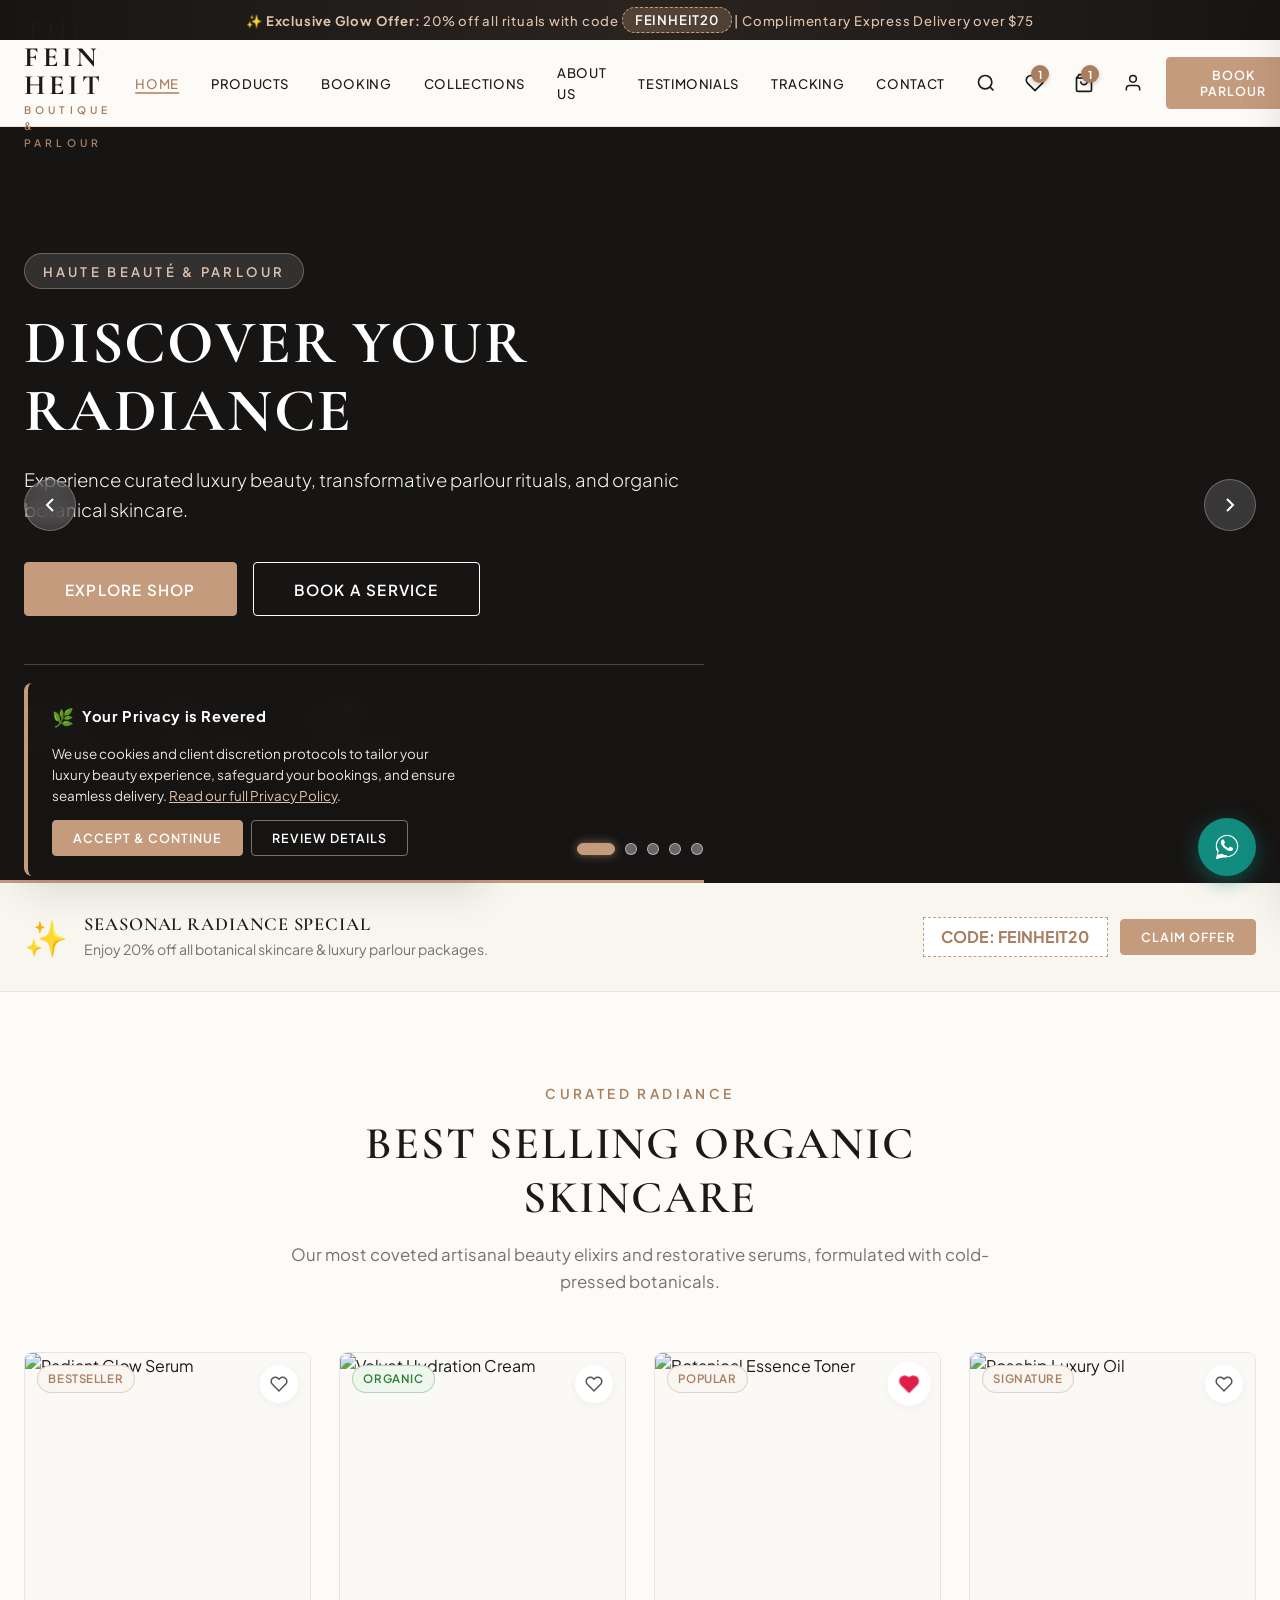
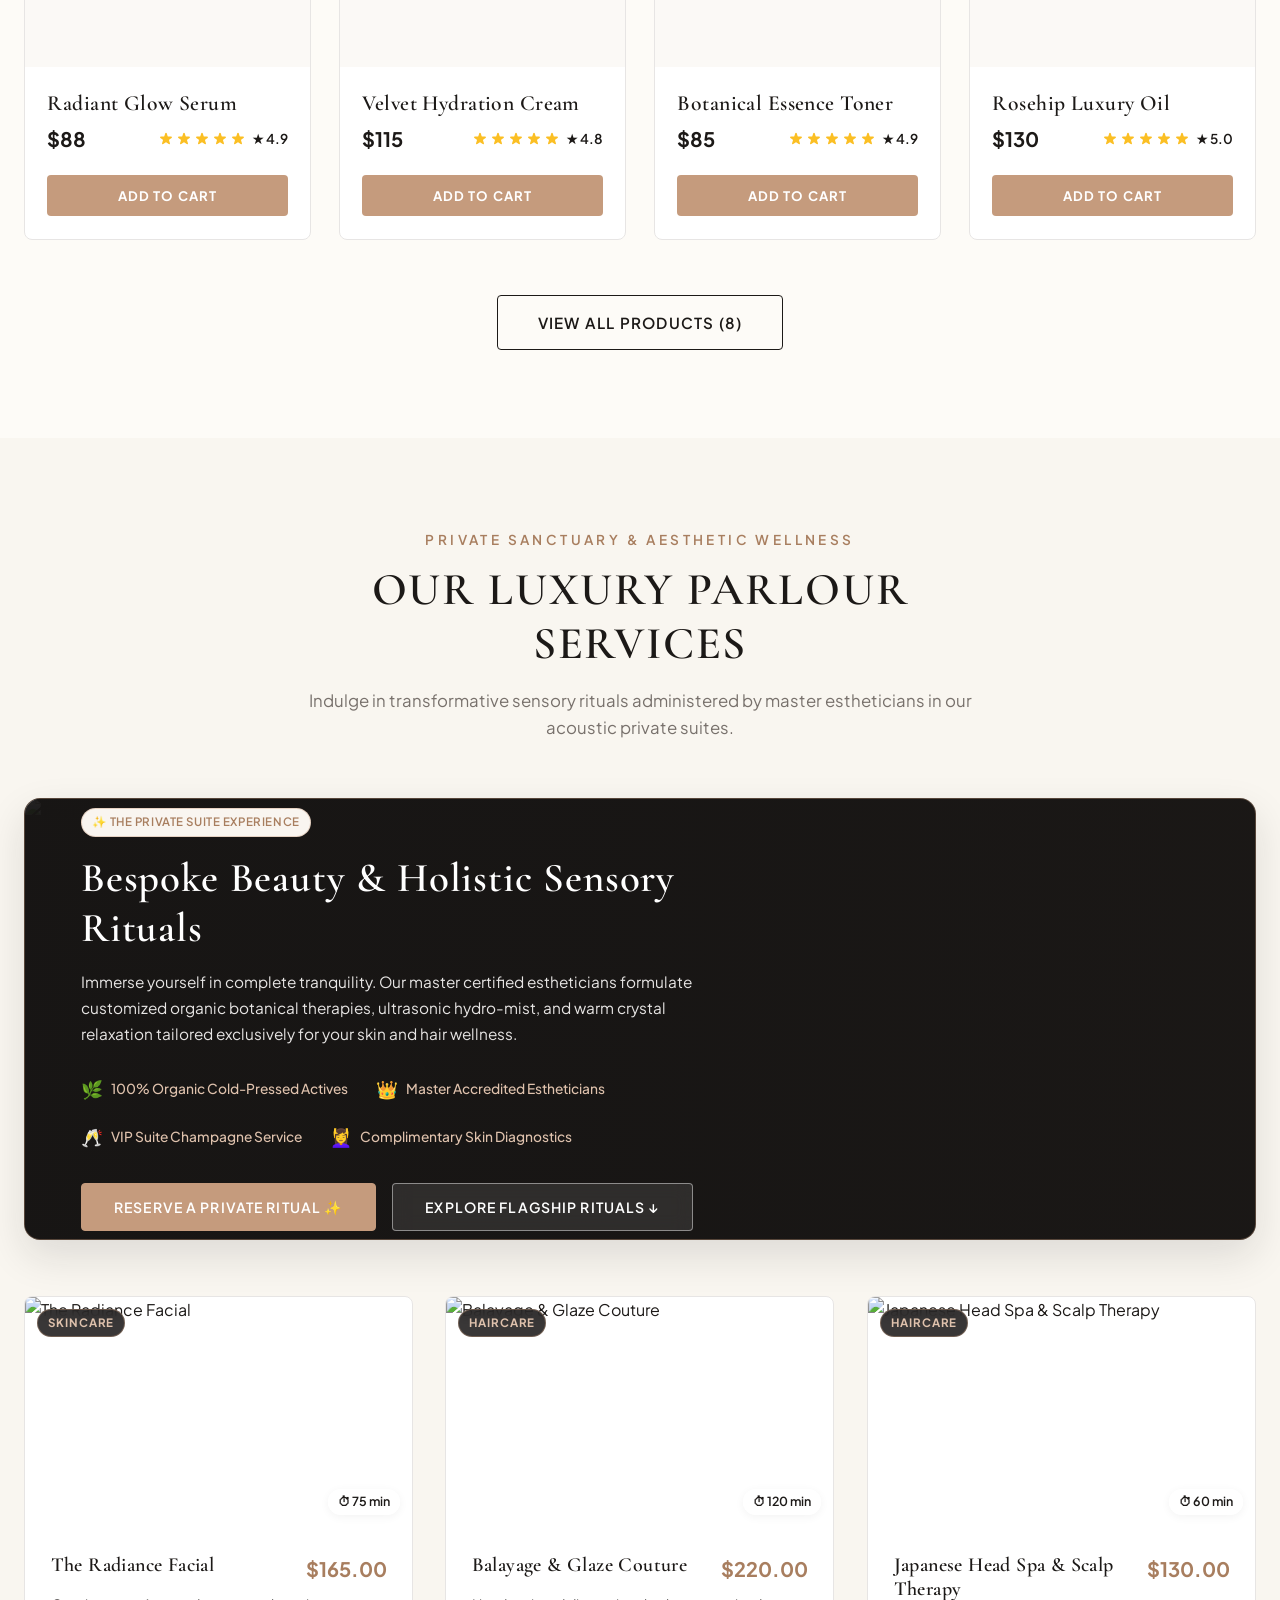
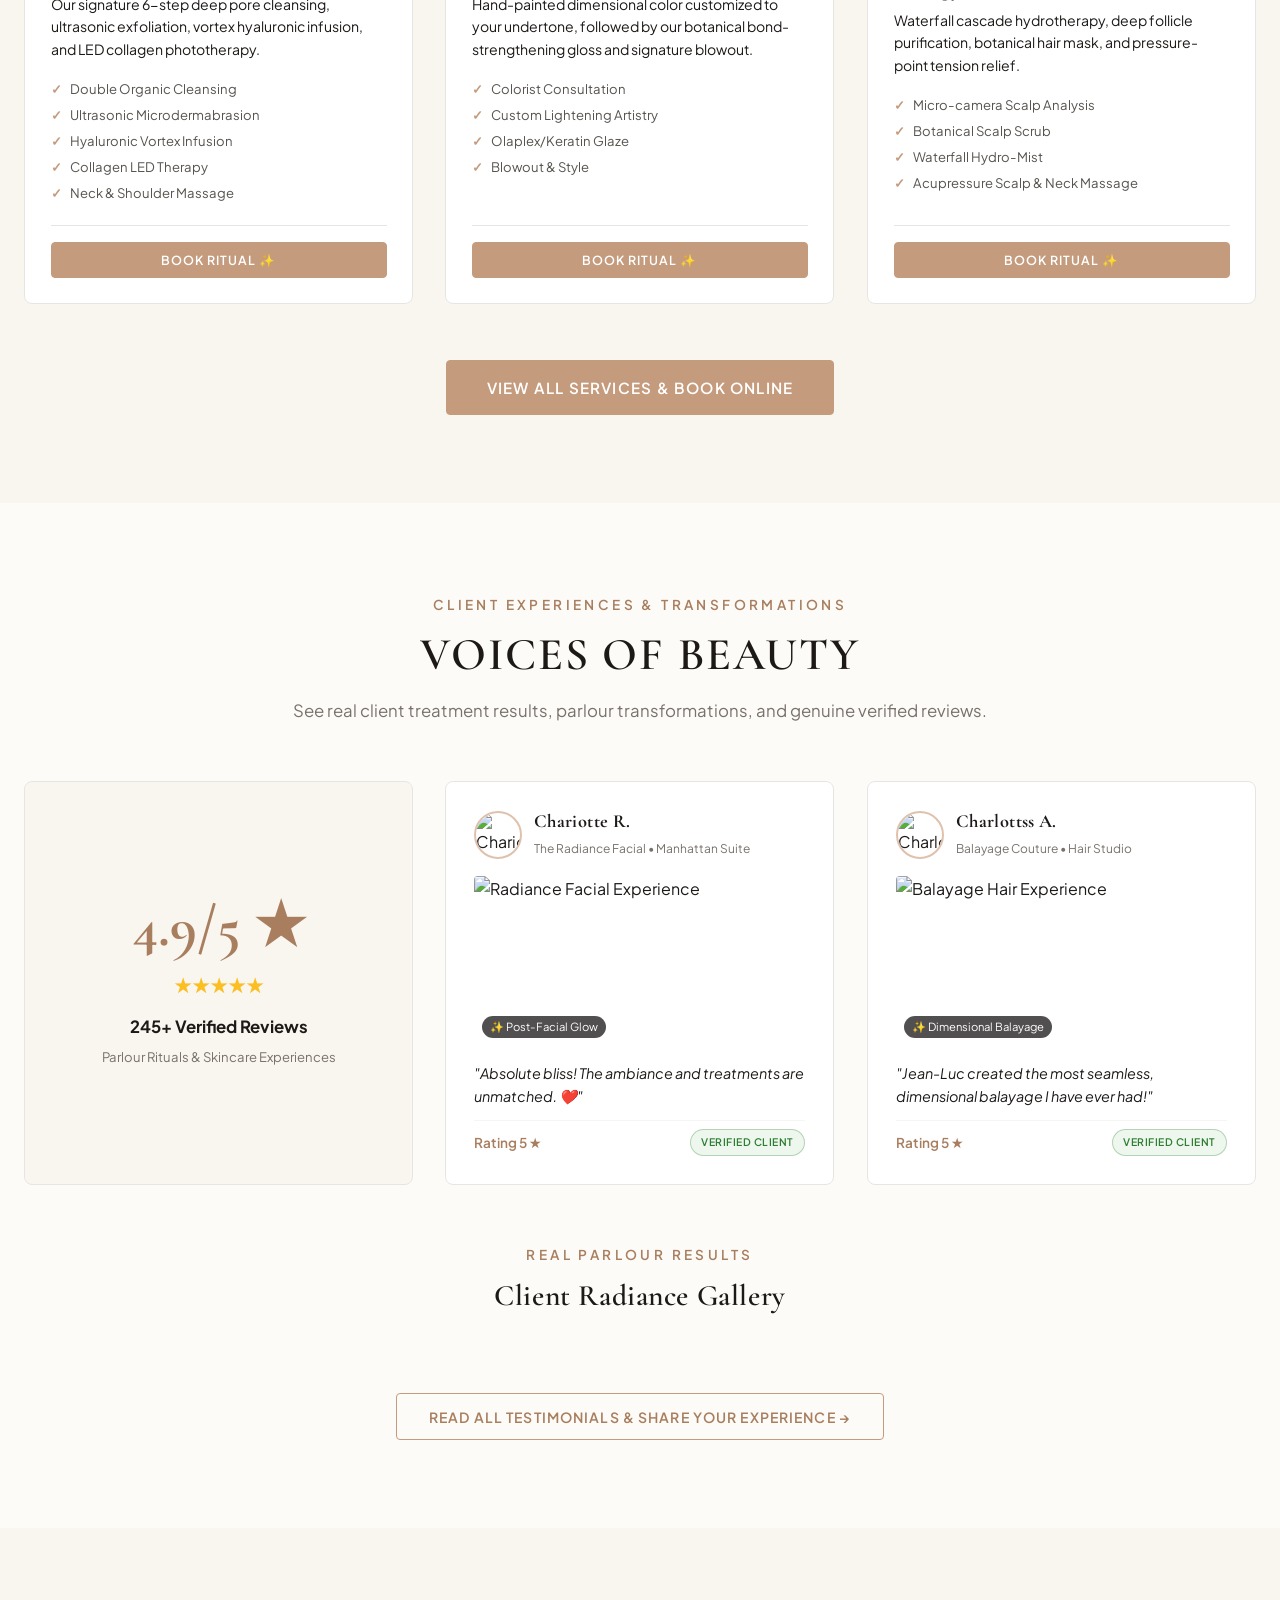
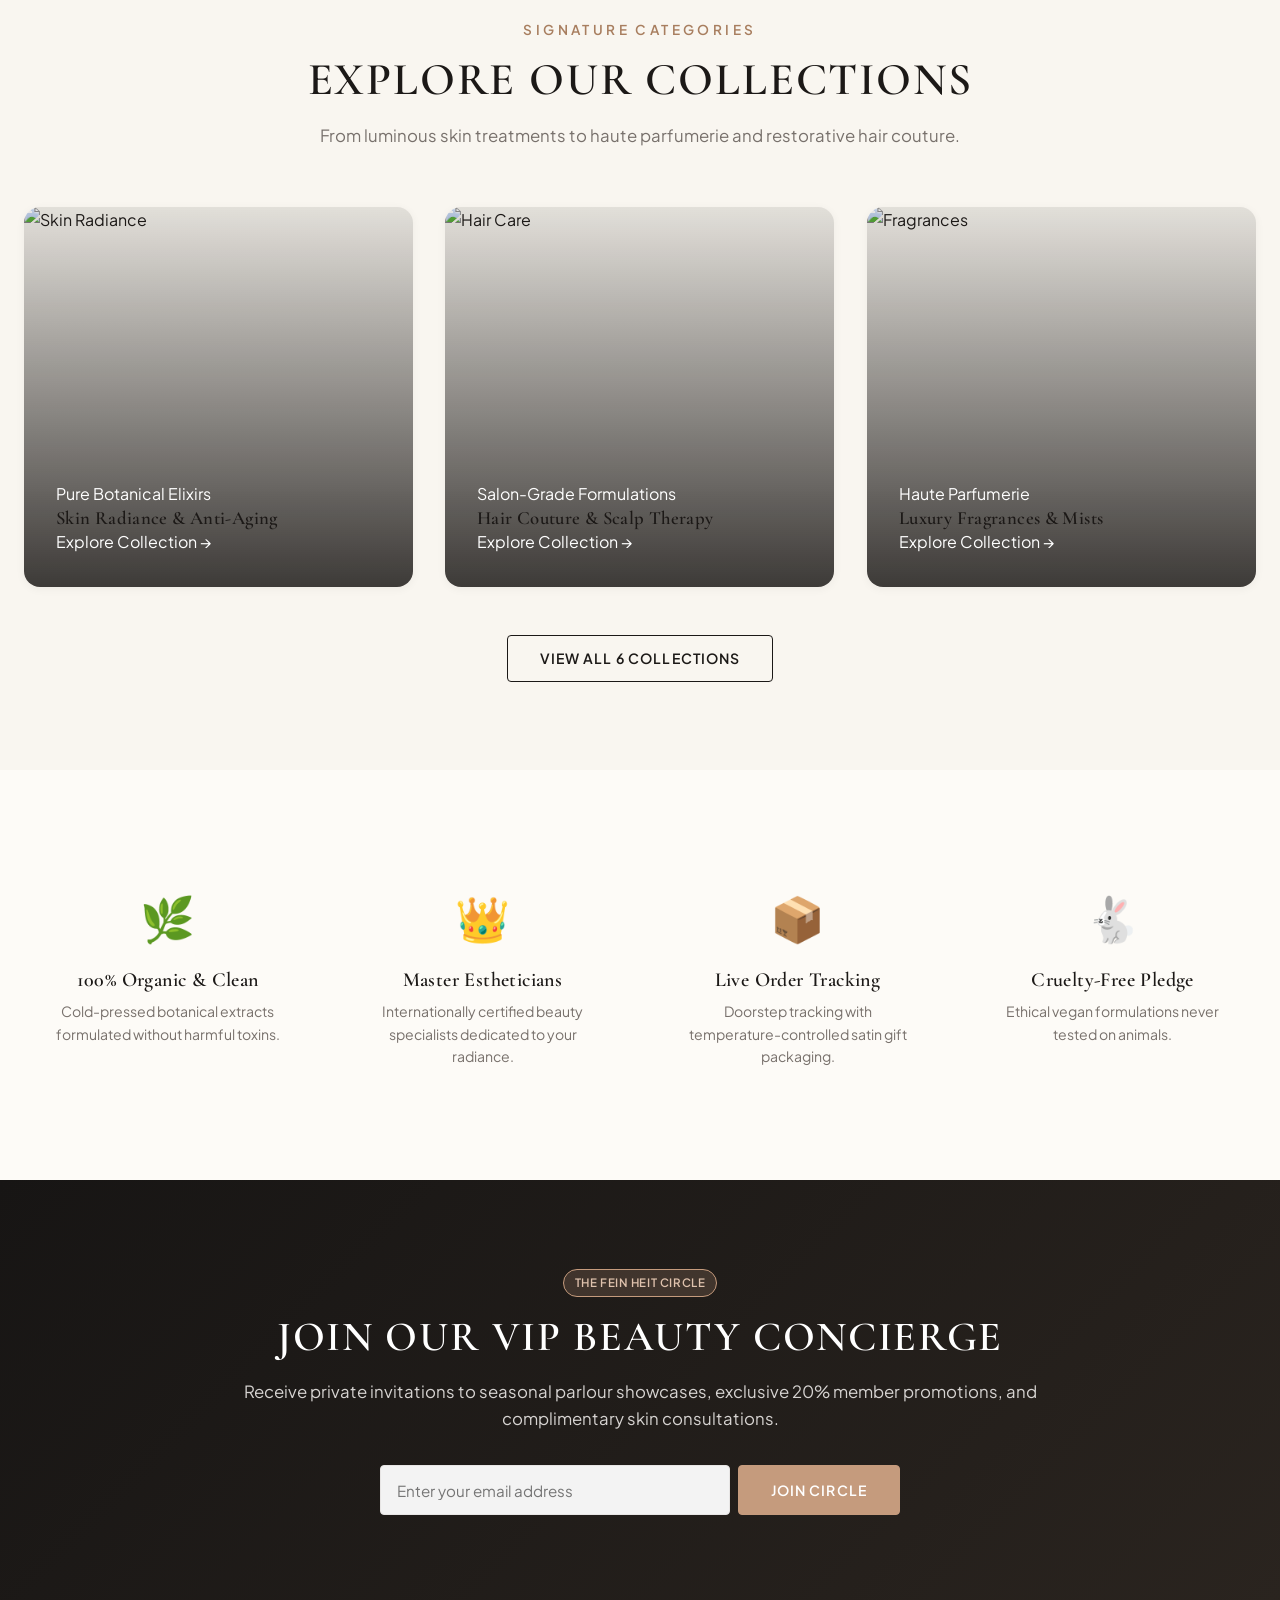
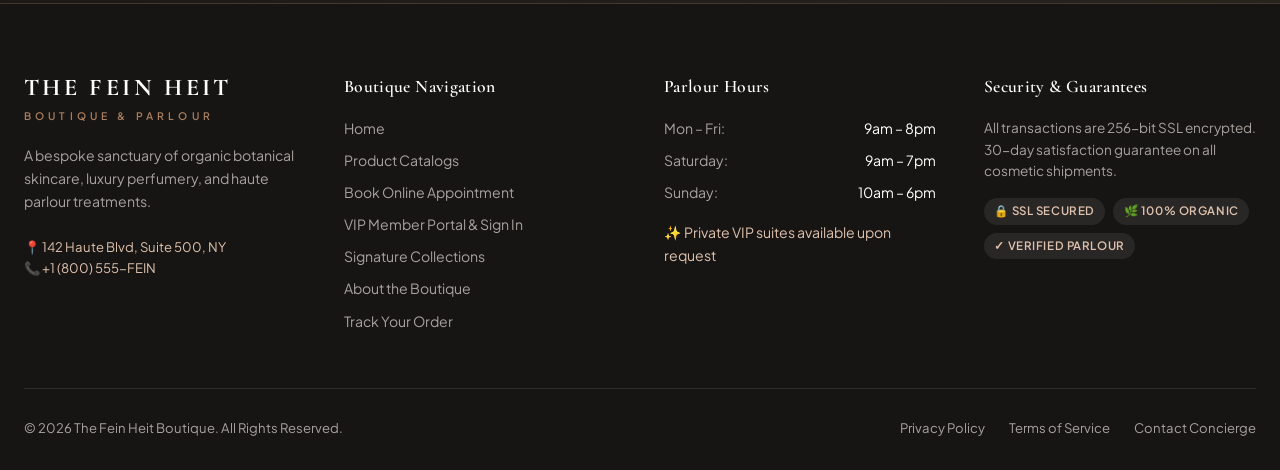
==== commit 12488d4b: "Add files via upload" ====
--- a/index.html
+++ b/index.html
@@ -63,8 +63,8 @@
             <div style="display: flex; align-items: center; gap: 0.75rem;">
               <span style="font-size: 1.4rem;">👑</span>
               <div>
-                <strong style="display: block; font-size: 0.88rem; color: var(--dark-slate);" id="drawer-vip-status">VIP Member Concierge</strong>
-                <span style="font-size: 0.75rem; color: var(--primary-gold-dark);">Sign In for 20% Privilege →</span>
+                <strong style="display: block; font-size: 0.88rem; color: #ffffff;" id="drawer-vip-status">VIP Member Concierge</strong>
+                <span style="font-size: 0.75rem; color: #f3d9bd; font-weight: 600;">Sign In for 20% Privilege →</span>
               </div>
             </div>
           </div>
@@ -74,49 +74,49 @@
           <ul class="nav-menu-list">
             <li>
               <a href="#home" class="nav-link active" data-route="home">
-                <span class="nav-link-text"><span class="nav-icon">🏠</span> Home Sanctuary</span>
+                <span class="nav-link-text"><span class="nav-icon">🏠</span> Home</span>
                 <span class="nav-chevron">→</span>
               </a>
             </li>
             <li>
               <a href="#products" class="nav-link" data-route="products">
-                <span class="nav-link-text"><span class="nav-icon">🧴</span> All Products & Catalog</span>
+                <span class="nav-link-text"><span class="nav-icon">🧴</span> Products</span>
                 <span class="nav-chevron">→</span>
               </a>
             </li>
             <li>
               <a href="#booking" class="nav-link" data-route="booking">
-                <span class="nav-link-text"><span class="nav-icon">✨</span> Book Parlour Appointment</span>
+                <span class="nav-link-text"><span class="nav-icon">✨</span> Booking</span>
                 <span class="nav-chevron">→</span>
               </a>
             </li>
             <li>
               <a href="#collections" class="nav-link" data-route="collections">
-                <span class="nav-link-text"><span class="nav-icon">🪞</span> Signature Collections (6)</span>
+                <span class="nav-link-text"><span class="nav-icon">🪞</span> Collections</span>
                 <span class="nav-chevron">→</span>
               </a>
             </li>
             <li>
               <a href="#about" class="nav-link" data-route="about">
-                <span class="nav-link-text"><span class="nav-icon">🌿</span> Heritage & Estheticians</span>
+                <span class="nav-link-text"><span class="nav-icon">🌿</span> About Us</span>
                 <span class="nav-chevron">→</span>
               </a>
             </li>
             <li>
               <a href="#testimonials" class="nav-link" data-route="testimonials">
-                <span class="nav-link-text"><span class="nav-icon">💬</span> Verified Reviews & Gallery</span>
+                <span class="nav-link-text"><span class="nav-icon">💬</span> Testimonials</span>
                 <span class="nav-chevron">→</span>
               </a>
             </li>
             <li>
               <a href="#tracking" class="nav-link" data-route="tracking">
-                <span class="nav-link-text"><span class="nav-icon">📦</span> Live Order Tracking</span>
+                <span class="nav-link-text"><span class="nav-icon">📦</span> Tracking</span>
                 <span class="nav-chevron">→</span>
               </a>
             </li>
             <li>
               <a href="#contact" class="nav-link" data-route="contact">
-                <span class="nav-link-text"><span class="nav-icon">📍</span> Concierge & Location</span>
+                <span class="nav-link-text"><span class="nav-icon">📍</span> Contact</span>
                 <span class="nav-chevron">→</span>
               </a>
             </li>
@@ -1593,6 +1593,18 @@
   </nav>
 
   <!-- ==================== SCRIPTS ==================== -->
+  <!-- WhatsApp Concierge Floating Button -->
+  <a href="https://wa.me/18005553346?text=Hello%20The%20Fein%20Heit%20Boutique%2C%20I%27d%20like%20to%20know%20more%20about%20your%20treatments%20%26%20products."
+     class="whatsapp-float-btn"
+     target="_blank"
+     rel="noopener noreferrer"
+     aria-label="Chat with us on WhatsApp"
+     title="Chat with our Concierge on WhatsApp">
+    <svg viewBox="0 0 32 32" width="30" height="30" fill="currentColor" aria-hidden="true">
+      <path d="M16.004 3C9.377 3 4 8.373 4 15c0 2.386.702 4.607 1.912 6.47L4 29l7.72-1.86A11.94 11.94 0 0 0 16.004 27C22.63 27 28 21.627 28 15S22.63 3 16.004 3zm0 21.818a9.77 9.77 0 0 1-4.98-1.362l-.357-.212-4.583 1.104 1.127-4.462-.234-.367A9.76 9.76 0 0 1 5.2 15c0-5.955 4.848-10.8 10.804-10.8 5.955 0 10.8 4.845 10.8 10.8 0 5.956-4.845 10.818-10.8 10.818zm5.914-8.09c-.324-.163-1.917-.946-2.214-1.054-.297-.108-.513-.163-.729.163-.216.325-.837 1.054-1.026 1.271-.189.216-.378.244-.702.081-.324-.163-1.368-.505-2.606-1.612-.963-.86-1.614-1.921-1.803-2.246-.189-.325-.02-.5.143-.663.146-.146.324-.379.486-.568.163-.19.216-.325.324-.542.108-.216.054-.406-.027-.568-.081-.163-.729-1.762-.999-2.414-.263-.632-.53-.546-.729-.556l-.622-.011c-.216 0-.568.081-.865.406-.297.325-1.135 1.108-1.135 2.706 0 1.598 1.162 3.142 1.324 3.359.163.216 2.287 3.492 5.541 4.897.774.334 1.378.534 1.849.684.777.247 1.484.212 2.043.129.623-.093 1.917-.784 2.187-1.541.27-.758.27-1.407.189-1.542-.081-.135-.297-.216-.622-.379z"/>
+    </svg>
+  </a>
+
   <script src="js/data.js"></script>
   <script src="js/store.js"></script>
   <script src="js/products.js"></script>
--- a/css/components.css
+++ b/css/components.css
@@ -1629,12 +1629,12 @@
 
 .drawer-section-label {
   display: none;
-  font-size: 0.72rem;
-  letter-spacing: 0.2em;
+  font-size: 0.74rem;
+  letter-spacing: 0.18em;
   text-transform: uppercase;
-  color: #dfc2ad;
-  font-weight: 700;
-  background: rgba(197, 155, 125, 0.15);
+  color: #ffffff;
+  font-weight: 800;
+  background: rgba(197, 155, 125, 0.28);
   padding: 0.4rem 0.85rem;
   border-radius: var(--radius-sm);
   border-left: 3px solid var(--primary-gold);
@@ -1655,8 +1655,8 @@
 }
 
 .drawer-vertical-card {
-  background: rgba(255, 255, 255, 0.05);
-  border: 1px solid rgba(197, 155, 125, 0.35);
+  background: rgba(255, 255, 255, 0.09);
+  border: 1px solid rgba(197, 155, 125, 0.45);
   border-radius: var(--radius-sm);
   padding: 0.75rem 0.65rem;
   display: flex;
@@ -1680,17 +1680,21 @@
 
 .vertical-title {
   display: block;
-  font-size: 0.85rem;
-  font-weight: 700;
-  color: #ffffff;
-  line-height: 1.2;
+  font-size: 0.92rem;
+  font-weight: 800;
+  color: #ffffff;
+  line-height: 1.25;
+  letter-spacing: 0.01em;
 }
 
 .vertical-desc {
   display: block;
-  font-size: 0.68rem;
-  color: #dfc2ad;
-  margin-top: 2px;
+  font-size: 0.74rem;
+  font-weight: 600;
+  color: #f3e6d8;
+  margin-top: 3px;
+  line-height: 1.3;
+  opacity: 1;
 }
 
 .drawer-services-list {
@@ -1727,8 +1731,9 @@
 
 .drawer-service-item span {
   display: block;
-  font-size: 0.72rem;
-  color: #d6d3d1;
+  font-size: 0.75rem;
+  font-weight: 500;
+  color: #e7e5e4;
   margin-top: 2px;
 }
 
@@ -1795,4 +1800,33 @@
   display: contents;
 }
 
-
+/* WhatsApp Concierge Floating Button */
+.whatsapp-float-btn {
+  position: fixed;
+  right: 1.5rem;
+  bottom: 1.5rem;
+  width: 58px;
+  height: 58px;
+  border-radius: 50%;
+  background: #128C7E;
+  color: #ffffff;
+  display: flex;
+  align-items: center;
+  justify-content: center;
+  box-shadow: 0 6px 20px rgba(18, 140, 126, 0.5), 0 2px 8px rgba(0, 0, 0, 0.2);
+  z-index: 900;
+  transition: var(--transition-fast);
+  animation: floatGentle 3.5s ease-in-out infinite;
+}
+
+.whatsapp-float-btn:hover {
+  background: #0e6b60;
+  transform: scale(1.08);
+  box-shadow: 0 8px 26px rgba(18, 140, 126, 0.6), 0 2px 10px rgba(0, 0, 0, 0.25);
+}
+
+.whatsapp-float-btn:active {
+  transform: scale(0.96);
+}
+
+
--- a/css/responsive.css
+++ b/css/responsive.css
@@ -357,6 +357,18 @@
     padding-bottom: calc(68px + env(safe-area-inset-bottom, 0px));
   }
 
+  .whatsapp-float-btn {
+    width: 52px;
+    height: 52px;
+    right: 1rem;
+    bottom: calc(68px + env(safe-area-inset-bottom, 0px) + 1rem);
+  }
+
+  .whatsapp-float-btn svg {
+    width: 26px;
+    height: 26px;
+  }
+
   /* Site Header Compact & High Visibility */
   .site-header {
     background: rgba(253, 251, 247, 0.98);
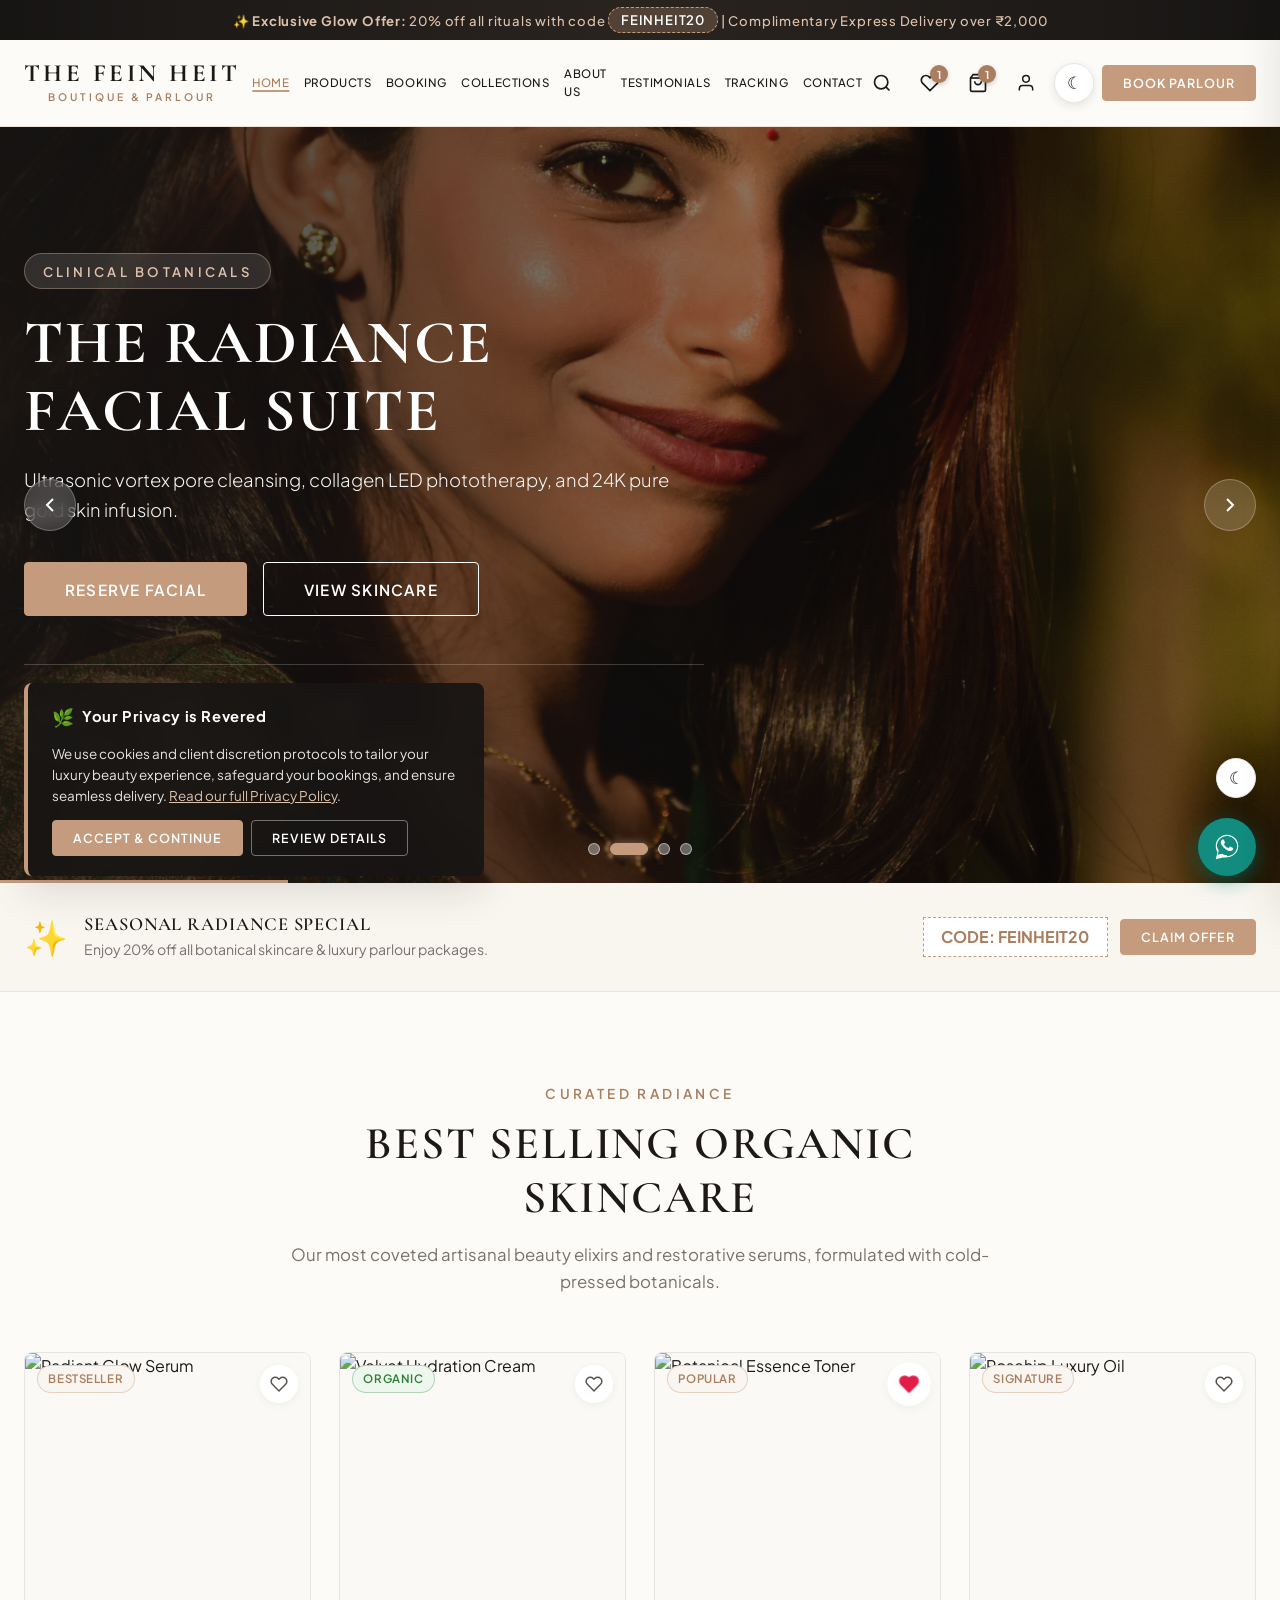
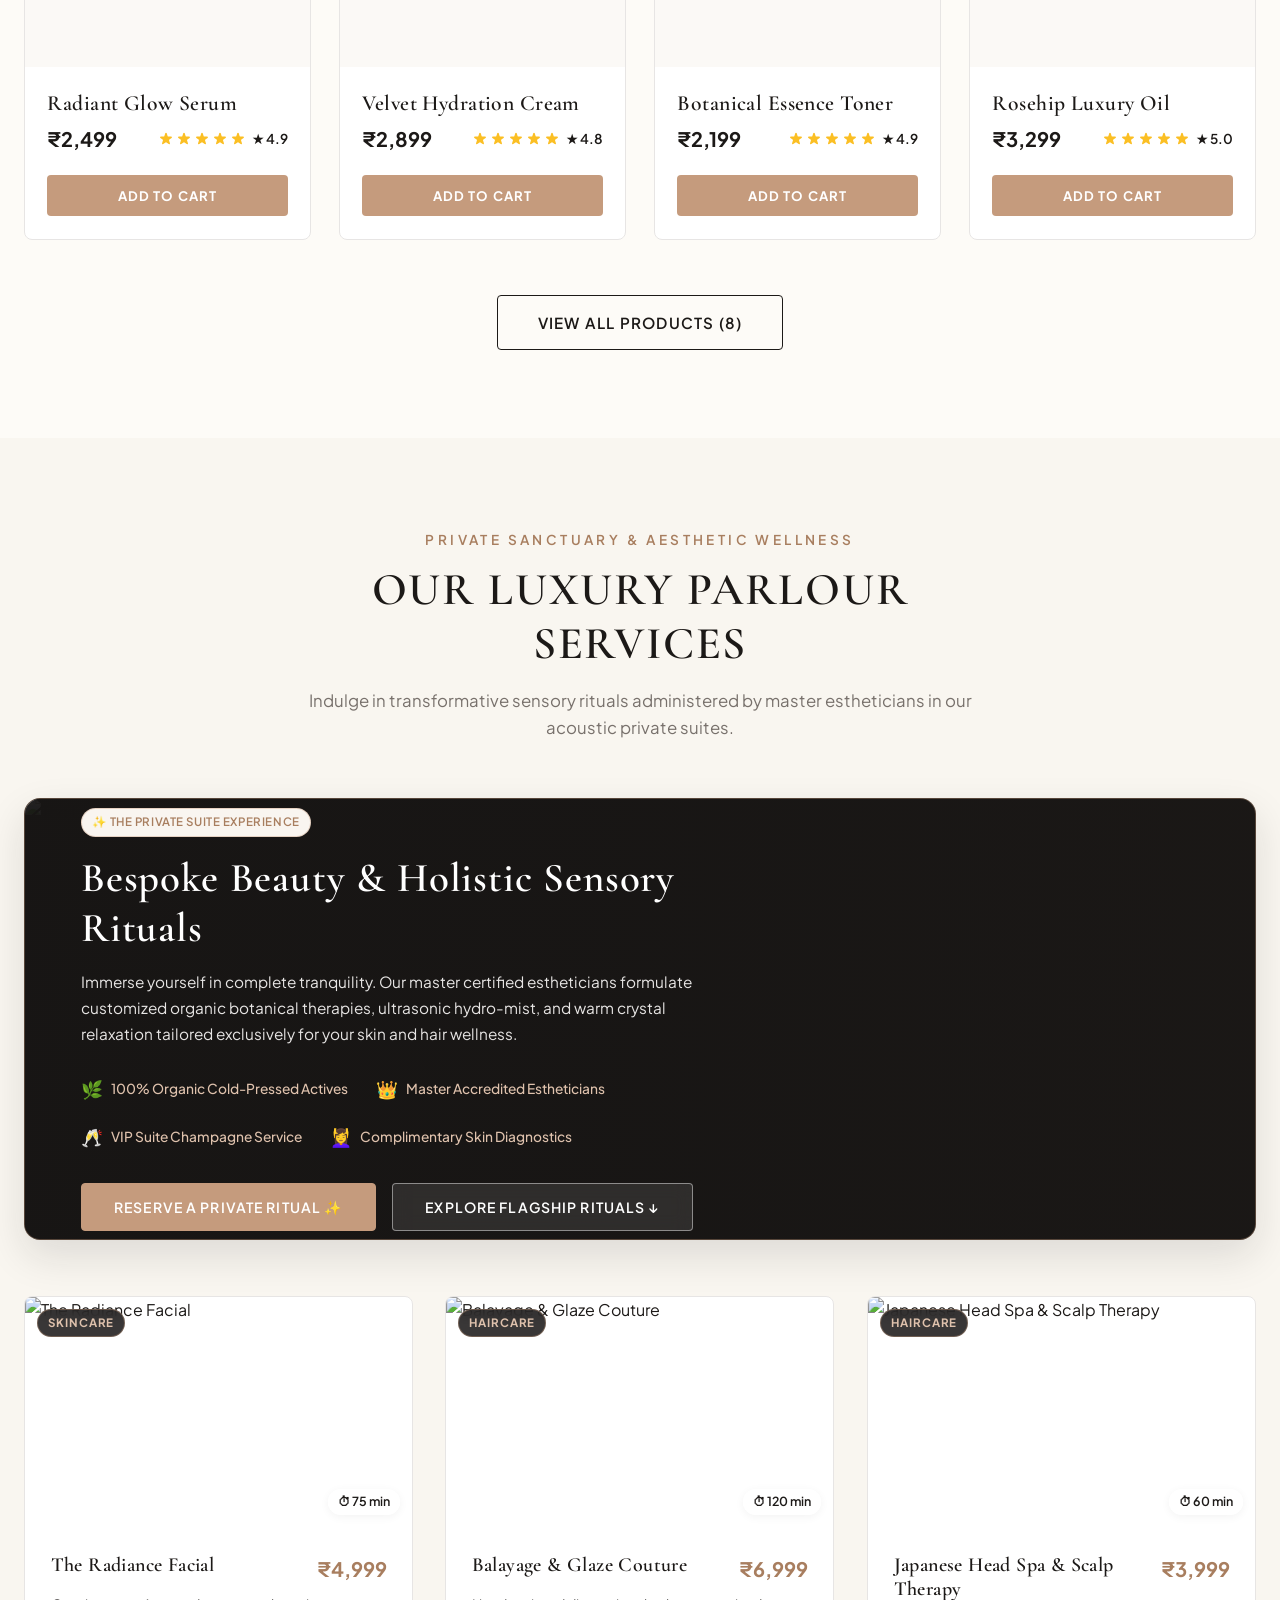
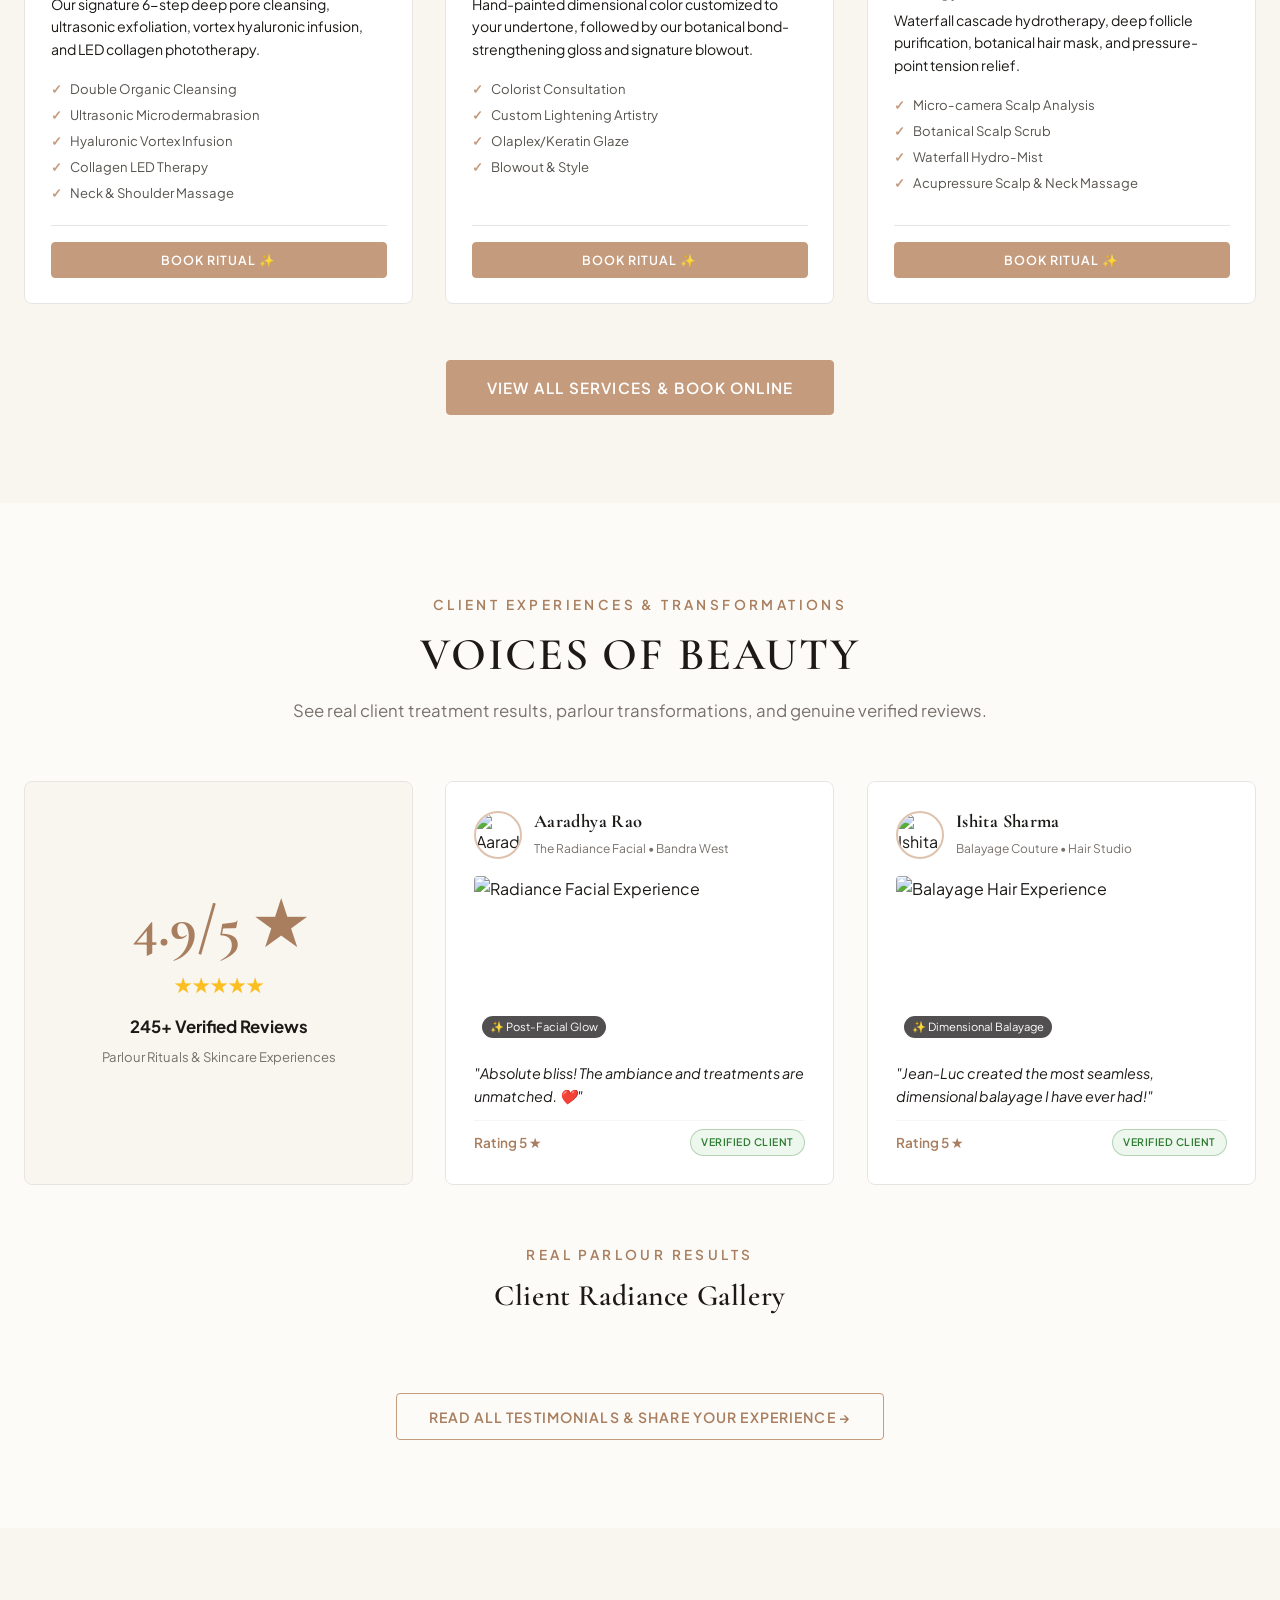
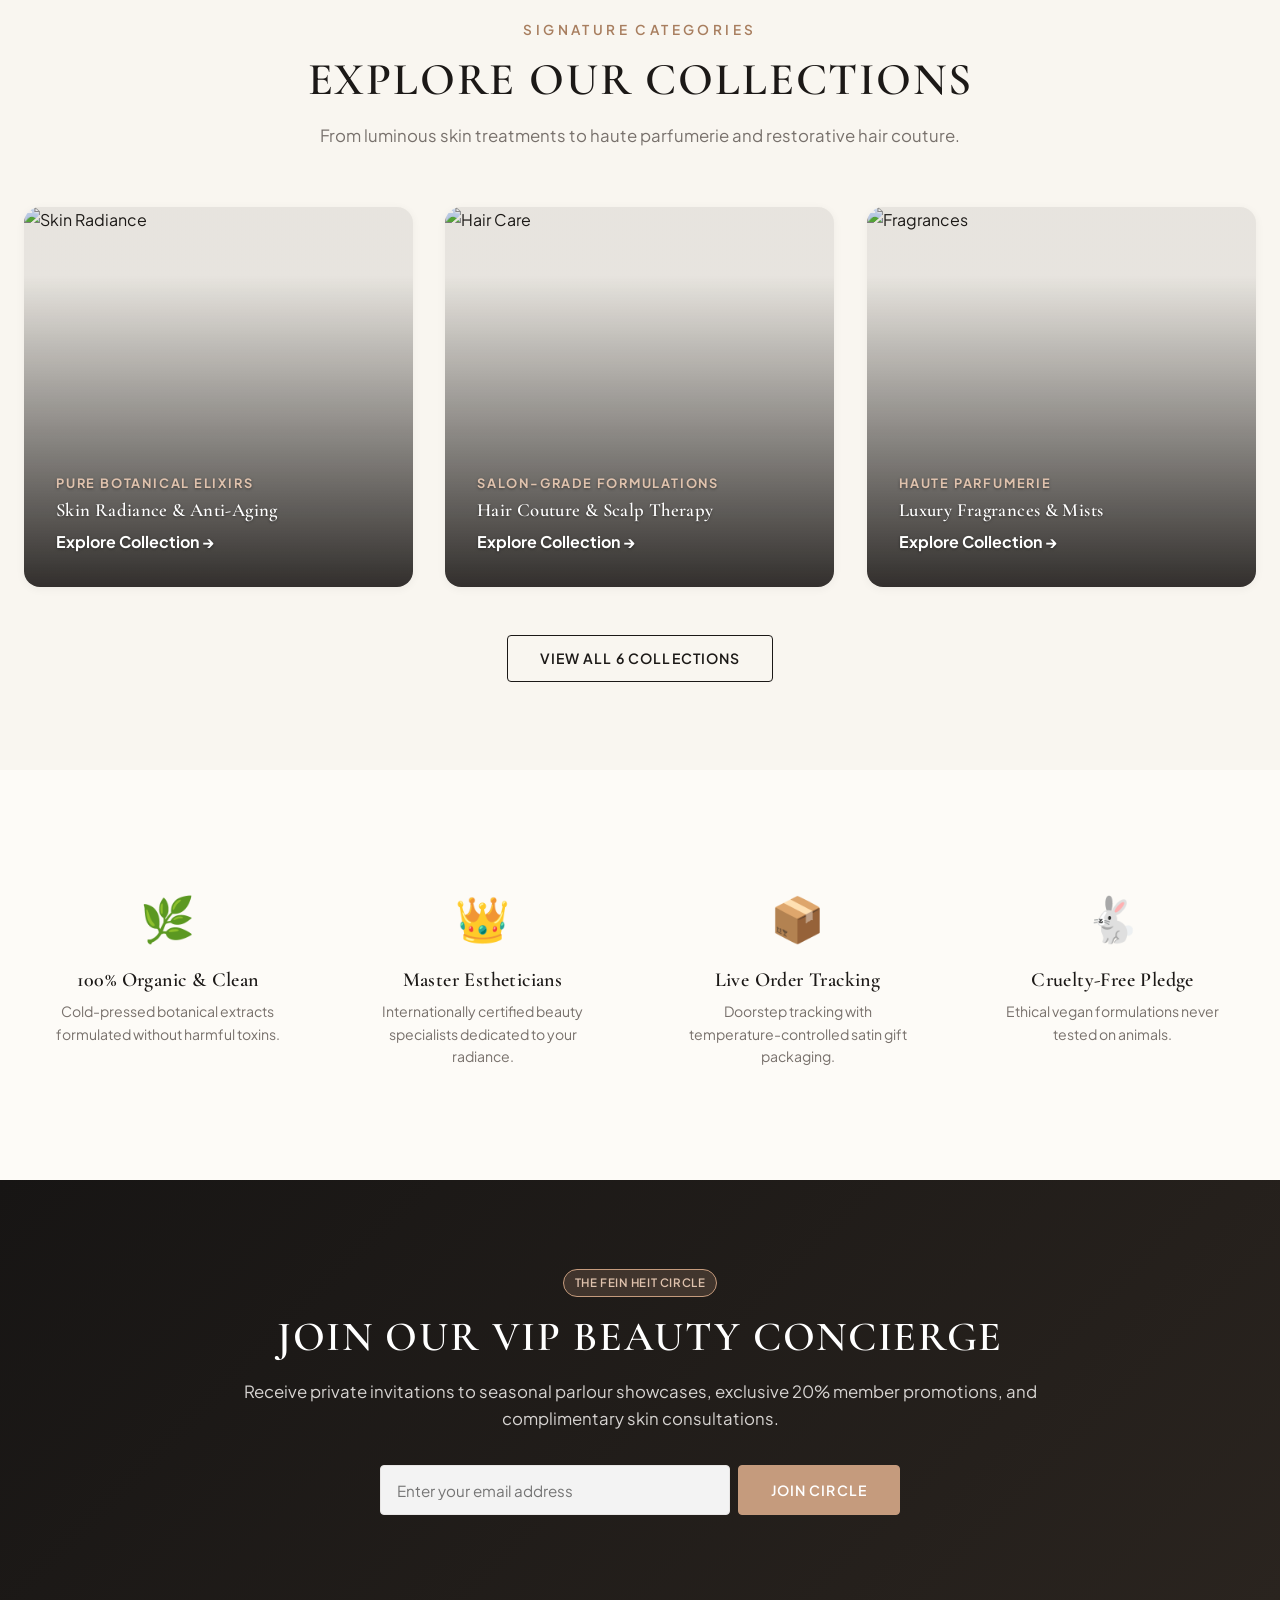
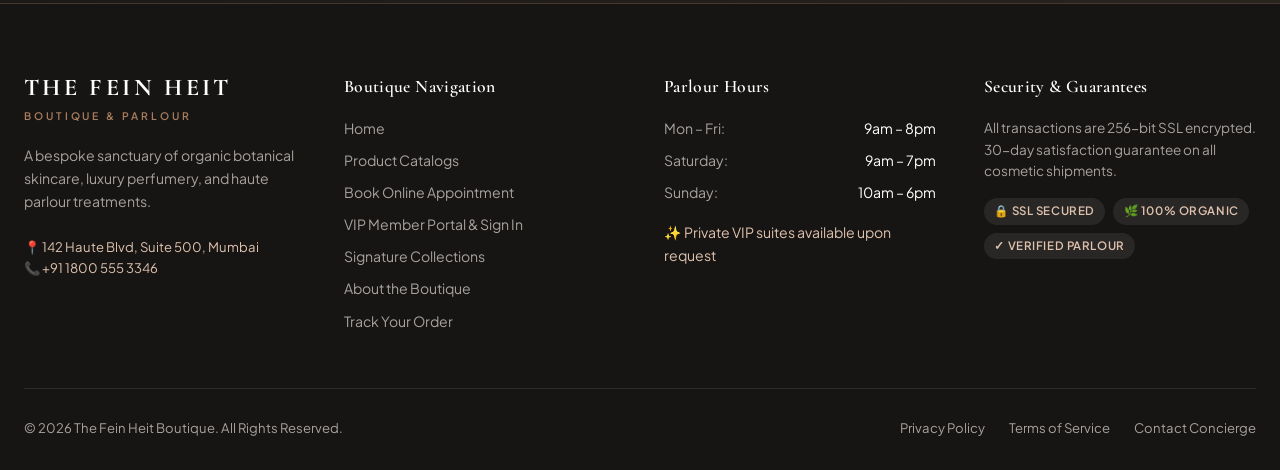
==== commit f006213c: "Add files via upload" ====
--- a/index.html
+++ b/index.html
@@ -26,7 +26,7 @@
     <div class="announcement-bar-content">
       <span>✨ <strong>Exclusive Glow Offer:</strong> 20% off all rituals with code</span>
       <span class="coupon-pill" onclick="handleQuickCopyCoupon('FEINHEIT20')">FEINHEIT20</span>
-      <span class="announcement-extra">| Complimentary Express Delivery over $75</span>
+      <span class="announcement-extra">| Complimentary Express Delivery over ₹2,000</span>
     </div>
   </div>
 
@@ -166,32 +166,36 @@
                   <strong>The Radiance HydraFacial™</strong>
                   <span>60 min • Ultrasonic Mist & Peel</span>
                 </div>
-                <span class="service-tag-price">$185</span>
+                <span class="service-tag-price">₹4,999</span>
               </div>
               <div class="drawer-service-item" onclick="openBookingWithService('srv-02'); closeMobileMenu();">
                 <div>
                   <strong>Balayage Couture & Blowout</strong>
                   <span>120 min • Botanical Glossing</span>
                 </div>
-                <span class="service-tag-price">$240</span>
+                <span class="service-tag-price">₹6,999</span>
               </div>
               <div class="drawer-service-item" onclick="openBookingWithService('srv-03'); closeMobileMenu();">
                 <div>
                   <strong>VIP Bridal Luxury Suite</strong>
                   <span>180 min • Champagne Service</span>
                 </div>
-                <span class="service-tag-price">$320</span>
+                <span class="service-tag-price">₹12,999</span>
               </div>
             </div>
           </div>
 
           <div class="mobile-drawer-footer">
+            <button class="theme-toggle drawer-theme-toggle" type="button" onclick="toggleTheme()" aria-label="Switch to dark theme">
+              <span class="theme-toggle-icon">☾</span>
+              <span class="theme-toggle-label">Dark theme</span>
+            </button>
             <button class="btn btn-primary btn-full btn-lg" onclick="navigateTo('booking'); closeMobileMenu();" style="margin-bottom: 0.85rem;">
               RESERVE A PRIVATE RITUAL ✨
             </button>
             <div class="drawer-contact-info">
-              <a href="tel:18005553346" class="drawer-call-btn">
-                📞 Call Concierge: +1 (800) 555-FEIN
+              <a href="tel:+918005553346" class="drawer-call-btn">
+                📞 Call Concierge: +91 1800 555 3346
               </a>
               <div>📍 142 Haute Blvd, Suite 500, Fashion District, NY</div>
               <div style="color: var(--primary-gold-light);">⏱ Open Today: 09:00 AM – 08:00 PM</div>
@@ -229,6 +233,10 @@
               <path d="M20 21v-2a4 4 0 0 0-4-4H8a4 4 0 0 0-4 4v2"></path>
               <circle cx="12" cy="7" r="4"></circle>
             </svg>
+          </button>
+
+          <button class="theme-toggle header-theme-toggle" type="button" onclick="toggleTheme()" aria-label="Switch to dark theme" title="Switch theme">
+            <span class="theme-toggle-icon">☾</span>
           </button>
 
           <button class="btn btn-primary btn-sm desktop-nav-book-btn" onclick="navigateTo('booking')">
@@ -400,10 +408,10 @@
             <!-- Review Card 1 with Experience Image -->
             <div class="review-card" style="display: flex; flex-direction: column;">
               <div style="display: flex; align-items: center; gap: 0.75rem; margin-bottom: 1rem;">
-                <img src="https://images.unsplash.com/photo-1544005313-94ddf0286df2?auto=format&fit=crop&w=150&q=85" alt="Chariotte R." style="width: 48px; height: 48px; border-radius: 50%; object-fit: cover; border: 2px solid var(--primary-gold-light);">
+                <img src="https://images.unsplash.com/photo-1531123897727-8f129e1688ce?auto=format&fit=crop&w=150&q=85" alt="Aaradhya Rao" style="width: 48px; height: 48px; border-radius: 50%; object-fit: cover; border: 2px solid var(--primary-gold-light);">
                 <div>
-                  <h4 style="font-size: 1.15rem; margin-bottom: 0.15rem; font-weight: 700;">Chariotte R.</h4>
-                  <span style="font-size: 0.75rem; color: var(--text-muted);">The Radiance Facial • Manhattan Suite</span>
+                  <h4 style="font-size: 1.15rem; margin-bottom: 0.15rem; font-weight: 700;">Aaradhya Rao</h4>
+                  <span style="font-size: 0.75rem; color: var(--text-muted);">The Radiance Facial • Bandra West</span>
                 </div>
               </div>
               <div style="position: relative; width: 100%; height: 170px; border-radius: var(--radius-sm); overflow: hidden; margin-bottom: 1rem;">
@@ -422,9 +430,9 @@
             <!-- Review Card 2 with Experience Image -->
             <div class="review-card" style="display: flex; flex-direction: column;">
               <div style="display: flex; align-items: center; gap: 0.75rem; margin-bottom: 1rem;">
-                <img src="https://images.unsplash.com/photo-1534528741775-53994a69daeb?auto=format&fit=crop&w=150&q=85" alt="Charlottss A." style="width: 48px; height: 48px; border-radius: 50%; object-fit: cover; border: 2px solid var(--primary-gold-light);">
+                <img src="https://images.unsplash.com/photo-1508214751196-bcfd4ca60f91?auto=format&fit=crop&w=150&q=85" alt="Ishita Sharma" style="width: 48px; height: 48px; border-radius: 50%; object-fit: cover; border: 2px solid var(--primary-gold-light);">
                 <div>
-                  <h4 style="font-size: 1.15rem; margin-bottom: 0.15rem; font-weight: 700;">Charlottss A.</h4>
+                  <h4 style="font-size: 1.15rem; margin-bottom: 0.15rem; font-weight: 700;">Ishita Sharma</h4>
                   <span style="font-size: 0.75rem; color: var(--text-muted);">Balayage Couture • Hair Studio</span>
                 </div>
               </div>
@@ -686,8 +694,8 @@
             <div style="display: flex; align-items: center; gap: 1.5rem; flex-wrap: wrap;">
               <div style="display: flex; align-items: center; gap: 0.5rem; font-size: 0.85rem;">
                 <span>Max Price:</span>
-                <input type="range" id="price-range-slider" min="30" max="200" step="5" value="200" oninput="handlePriceSlider(this.value)" style="accent-color: var(--primary-gold); cursor: pointer;">
-                <strong id="price-slider-value">$200</strong>
+                <input type="range" id="price-range-slider" min="999" max="6000" step="100" value="6000" oninput="handlePriceSlider(this.value)" style="accent-color: var(--primary-gold); cursor: pointer;">
+                <strong id="price-slider-value">₹6,000</strong>
               </div>
 
               <div style="display: flex; align-items: center; gap: 0.5rem; font-size: 0.85rem;">
@@ -829,7 +837,7 @@
                   <div style="font-size: 1.5rem; color: var(--primary-gold);">📍</div>
                   <div>
                     <strong style="display: block; font-size: 1rem; color: var(--dark-slate);">Address</strong>
-                    <span class="text-muted" style="font-size: 0.92rem;">142 Haute Boulevard, Suite 500, Fashion District, NY 10001</span>
+                    <span class="text-muted" style="font-size: 0.92rem;">142 Haute Boulevard, Suite 500, Bandra West, Mumbai, Maharashtra 400050</span>
                   </div>
                 </div>
 
@@ -837,7 +845,7 @@
                   <div style="font-size: 1.5rem; color: var(--primary-gold);">📞</div>
                   <div>
                     <strong style="display: block; font-size: 1rem; color: var(--dark-slate);">Direct Phone Concierge</strong>
-                    <span class="text-muted" style="font-size: 0.92rem;">+1 (800) 555-FEIN (3346) / +1 (212) 555-0199</span>
+                    <span class="text-muted" style="font-size: 0.92rem;">+91 1800 555 3346 / +91 22 4567 0199</span>
                   </div>
                 </div>
 
@@ -924,7 +932,7 @@
         <div class="container page-hero-content">
           <span class="page-hero-badge">🛍️ Your Radiance Selections</span>
           <h1 class="page-hero-title">YOUR SHOPPING BAG</h1>
-          <p class="page-hero-desc">Review your selected organic rituals and receive complimentary white-glove shipping on orders over $75.</p>
+          <p class="page-hero-desc">Review your selected organic rituals and receive complimentary white-glove shipping on orders over ₹2,000.</p>
         </div>
       </div>
 
@@ -958,11 +966,11 @@
               <div style="display: flex; flex-direction: column; gap: 0.75rem; border-top: 1px solid var(--border-light); padding-top: 1.25rem; font-size: 0.92rem;">
                 <div style="display: flex; justify-content: space-between;">
                   <span class="text-muted">Subtotal:</span>
-                  <span id="cart-page-subtotal" style="font-weight: 600;">$0.00</span>
+                  <span id="cart-page-subtotal" style="font-weight: 600;">₹0</span>
                 </div>
                 <div style="display: flex; justify-content: space-between; color: var(--success);">
                   <span>Discount:</span>
-                  <span id="cart-page-discount" style="font-weight: 600;">-$0.00</span>
+                  <span id="cart-page-discount" style="font-weight: 600;">-₹0</span>
                 </div>
                 <div style="display: flex; justify-content: space-between;">
                   <span class="text-muted">White-Glove Express Shipping:</span>
@@ -970,7 +978,7 @@
                 </div>
                 <div style="display: flex; justify-content: space-between; font-size: 1.3rem; font-weight: 700; border-top: 1px solid var(--border-light); padding-top: 1rem; margin-top: 0.5rem;">
                   <span>Estimated Total:</span>
-                  <span id="cart-page-total" style="color: var(--primary-gold-dark);">$0.00</span>
+                  <span id="cart-page-total" style="color: var(--primary-gold-dark);">₹0</span>
                 </div>
               </div>
 
@@ -1102,7 +1110,7 @@
                   </div>
                   <div class="form-group">
                     <label class="form-label">Phone Number *</label>
-                    <input type="tel" id="booking-phone-input" class="form-control" placeholder="+1 (555) 019-2831" required>
+                    <input type="tel" id="booking-phone-input" class="form-control" placeholder="+91 98765 43210" required>
                   </div>
                 </div>
 
@@ -1165,8 +1173,8 @@
             A bespoke sanctuary of organic botanical skincare, luxury perfumery, and haute parlour treatments.
           </p>
           <div style="font-size: 0.82rem; color: var(--primary-gold-light);">
-            📍 142 Haute Blvd, Suite 500, NY<br>
-            📞 +1 (800) 555-FEIN
+            📍 142 Haute Blvd, Suite 500, Mumbai<br>
+            📞 +91 1800 555 3346
           </div>
         </div>
 
@@ -1229,7 +1237,7 @@
     <div style="padding: 1rem 1.5rem 0;">
       <div class="shipping-tracker">
         <div class="shipping-tracker-text" id="cart-drawer-shipping-text">
-          Add $75 for Free Shipping
+          Add ₹2,000 for Free Shipping
         </div>
         <div class="shipping-progress-bar">
           <div class="shipping-progress-fill" id="cart-drawer-shipping-fill" style="width: 0%;"></div>
@@ -1242,15 +1250,15 @@
     <div class="drawer-footer">
       <div style="display: flex; justify-content: space-between; margin-bottom: 0.35rem; font-size: 0.9rem;">
         <span class="text-muted">Subtotal:</span>
-        <span id="cart-drawer-subtotal" style="font-weight: 600;">$0.00</span>
+        <span id="cart-drawer-subtotal" style="font-weight: 600;">₹0</span>
       </div>
       <div style="display: flex; justify-content: space-between; margin-bottom: 0.35rem; font-size: 0.9rem; color: var(--success);">
         <span>Discount:</span>
-        <span id="cart-drawer-discount" style="font-weight: 600;">-$0.00</span>
+        <span id="cart-drawer-discount" style="font-weight: 600;">-₹0</span>
       </div>
       <div style="display: flex; justify-content: space-between; margin-bottom: 1.25rem; font-size: 1.15rem; font-weight: 700;">
         <span>Total:</span>
-        <span id="cart-drawer-total" style="color: var(--primary-gold-dark);">$0.00</span>
+        <span id="cart-drawer-total" style="color: var(--primary-gold-dark);">₹0</span>
       </div>
 
       <div style="display: flex; flex-direction: column; gap: 0.5rem;">
@@ -1593,6 +1601,11 @@
   </nav>
 
   <!-- ==================== SCRIPTS ==================== -->
+  <!-- Floating Theme Toggle -->
+  <button class="theme-toggle floating-theme-toggle" type="button" onclick="toggleTheme()" aria-label="Switch to dark theme" title="Switch theme">
+    <span class="theme-toggle-icon">☾</span>
+  </button>
+
   <!-- WhatsApp Concierge Floating Button -->
   <a href="https://wa.me/18005553346?text=Hello%20The%20Fein%20Heit%20Boutique%2C%20I%27d%20like%20to%20know%20more%20about%20your%20treatments%20%26%20products."
      class="whatsapp-float-btn"
@@ -1646,7 +1659,7 @@
     function handlePriceSlider(val) {
       currentFilters.maxPrice = parseFloat(val);
       const valEl = document.getElementById('price-slider-value');
-      if (valEl) valEl.textContent = `$${val}`;
+      if (valEl) valEl.textContent = formatCurrency(val);
       renderProductCatalog();
     }
 
--- a/css/main.css
+++ b/css/main.css
@@ -56,6 +56,25 @@
   --transition-normal: 0.35s cubic-bezier(0.4, 0, 0.2, 1);
   --transition-smooth: 0.6s cubic-bezier(0.16, 1, 0.3, 1);
   --transition-slow: 1s cubic-bezier(0.16, 1, 0.3, 1);
+}
+
+:root[data-theme="dark"] {
+  --dark-slate: #f5f1eb;
+  --dark-charcoal: #e7ded4;
+  --dark-muted: #c5b9ae;
+  --text-muted: #b8aaa0;
+  --border-light: #514943;
+  --border-subtle: #3a3531;
+  --bg-cream: #1c1917;
+  --bg-alabaster: #27221f;
+  --bg-white: #302a26;
+  --bg-dark: #11100f;
+  --primary-gold-subtle: #3a2f28;
+  --success-bg: #203125;
+  --error-bg: #3a2220;
+  --shadow-sm: 0 2px 10px rgba(0, 0, 0, 0.25);
+  --shadow-md: 0 8px 24px rgba(0, 0, 0, 0.3);
+  --shadow-lg: 0 16px 40px rgba(0, 0, 0, 0.42);
 }
 
 /* Global Reset */
@@ -81,6 +100,7 @@
   min-height: 100vh;
   display: flex;
   flex-direction: column;
+  transition: background-color var(--transition-normal), color var(--transition-normal);
 }
 
 main {
--- a/css/components.css
+++ b/css/components.css
@@ -53,45 +53,55 @@
   background: rgba(253, 251, 247, 0.98);
 }
 
+:root[data-theme="dark"] .site-header,
+:root[data-theme="dark"] .site-header.scrolled {
+  background: rgba(28, 25, 23, 0.96);
+  border-bottom-color: rgba(223, 194, 173, 0.2);
+}
+
 .navbar {
   display: flex;
   align-items: center;
   justify-content: space-between;
   height: 86px;
-  gap: 1.5rem;
+  gap: 0.75rem;
 }
 
 .brand-logo {
   display: flex;
   flex-direction: column;
   align-items: center;
+  flex-shrink: 0;
   text-decoration: none;
   cursor: pointer;
 }
 
 .brand-title {
   font-family: var(--font-serif);
-  font-size: 1.75rem;
+  font-size: 1.55rem;
   font-weight: 700;
   letter-spacing: 0.14em;
   color: var(--dark-slate);
   text-transform: uppercase;
   line-height: 1;
+  white-space: nowrap;
 }
 
 .brand-subtitle {
   font-size: 0.65rem;
   text-transform: uppercase;
-  letter-spacing: 0.4em;
+  letter-spacing: 0.28em;
   color: var(--primary-gold-dark);
   font-weight: 600;
   margin-top: 3px;
+  white-space: nowrap;
 }
 
 .nav-menu {
   display: flex;
   align-items: center;
-  gap: 2rem;
+  gap: 0.9rem;
+  min-width: 0;
 }
 
 .nav-link {
@@ -102,7 +112,7 @@
   padding: 0.4rem 0;
   letter-spacing: 0.05em;
   text-transform: uppercase;
-  font-size: 0.82rem;
+  font-size: 0.72rem;
 }
 
 .nav-link::after {
@@ -128,7 +138,43 @@
 .nav-actions {
   display: flex;
   align-items: center;
-  gap: 1rem;
+  gap: 0.5rem;
+  flex-shrink: 0;
+}
+
+.theme-toggle {
+  display: inline-flex;
+  align-items: center;
+  justify-content: center;
+  width: 40px;
+  height: 40px;
+  padding: 0;
+  border: 1px solid var(--border-light);
+  border-radius: var(--radius-full);
+  color: var(--dark-slate);
+  background: var(--bg-white);
+  box-shadow: 0 3px 10px rgba(28, 25, 23, 0.1);
+  transition: var(--transition-fast);
+}
+
+.theme-toggle:hover {
+  color: #ffffff;
+  background: var(--primary-gold-dark);
+  border-color: var(--primary-gold-dark);
+  transform: translateY(-2px) scale(1.04);
+  box-shadow: 0 6px 15px rgba(168, 126, 95, 0.3);
+}
+
+.theme-toggle-icon { font-size: 1.05rem; line-height: 1; }
+.drawer-theme-toggle { display: none; }
+.header-theme-toggle { flex-shrink: 0; }
+.floating-theme-toggle {
+  position: fixed;
+  right: 1.5rem;
+  bottom: 6.4rem;
+  color: var(--dark-slate);
+  background: var(--bg-white);
+  z-index: 900;
 }
 
 .nav-action-btn {
@@ -232,6 +278,7 @@
   inset: 0;
   width: 100%;
   height: 100%;
+  z-index: 0;
   object-fit: cover;
   object-position: center;
   transform: scale(1.05);
@@ -245,8 +292,8 @@
 .hero-slide-overlay {
   position: absolute;
   inset: 0;
+  z-index: 1;
   background: linear-gradient(90deg, rgba(23, 21, 20, 0.85) 0%, rgba(23, 21, 20, 0.55) 50%, rgba(23, 21, 20, 0.25) 100%);
-  z-index: 1;
 }
 
 .hero-slide-content {
@@ -832,12 +879,35 @@
 .collection-overlay {
   position: absolute;
   inset: 0;
-  background: linear-gradient(180deg, rgba(28, 25, 23, 0.1) 0%, rgba(28, 25, 23, 0.85) 100%);
+  background: linear-gradient(180deg, rgba(28, 25, 23, 0.08) 18%, rgba(28, 25, 23, 0.9) 100%);
   display: flex;
   flex-direction: column;
   justify-content: flex-end;
   padding: 2rem;
   color: #ffffff;
+  text-shadow: 0 1px 3px rgba(0, 0, 0, 0.45);
+}
+
+.collection-subtitle {
+  color: var(--primary-gold-light);
+  font-size: 0.8rem;
+  font-weight: 700;
+  letter-spacing: 0.14em;
+  text-transform: uppercase;
+}
+
+.collection-title {
+  color: #ffffff;
+  margin: 0.35rem 0 0.5rem;
+}
+
+.collection-overlay p {
+  color: #ffffff;
+}
+
+.collection-link {
+  color: #ffffff;
+  font-weight: 700;
 }
 
 /* ==========================================================================
@@ -952,7 +1022,7 @@
   width: 100%;
   max-width: 440px;
   background: var(--bg-white);
-  z-index: 1000;
+  z-index: 1200;
   box-shadow: var(--shadow-lg);
   display: flex;
   flex-direction: column;
@@ -1201,6 +1271,111 @@
 .grid-4 { display: grid; grid-template-columns: repeat(4, 1fr); gap: 1.75rem; }
 .grid-3 { display: grid; grid-template-columns: repeat(3, 1fr); gap: 2rem; }
 .grid-2 { display: grid; grid-template-columns: repeat(2, 1fr); gap: 2.5rem; }
+
+/* Signed-out concierge portal */
+.account-portal-layout {
+  display: grid;
+  grid-template-columns: minmax(260px, 0.85fr) minmax(0, 1.15fr);
+  gap: 2rem;
+  max-width: 1080px;
+  margin: 0 auto;
+  align-items: stretch;
+}
+
+.account-welcome-panel {
+  position: relative;
+  overflow: hidden;
+  padding: 2.75rem 2.5rem;
+  color: #ffffff;
+  background: linear-gradient(145deg, #29231f 0%, #171514 72%);
+  border-radius: var(--radius-md);
+  box-shadow: var(--shadow-lg);
+}
+
+.account-welcome-panel::after {
+  content: '✦';
+  position: absolute;
+  right: 1.5rem;
+  top: 1rem;
+  color: rgba(223, 194, 173, 0.25);
+  font-size: 6rem;
+  line-height: 1;
+}
+
+.account-welcome-kicker,
+.account-auth-kicker {
+  display: block;
+  color: var(--primary-gold-light);
+  font-size: 0.72rem;
+  font-weight: 700;
+  letter-spacing: 0.16em;
+  text-transform: uppercase;
+}
+
+.account-welcome-panel h2,
+.account-auth-heading h2 {
+  margin: 0.55rem 0 0.85rem;
+  font-size: 2.25rem;
+}
+
+.account-welcome-panel h2 { color: #ffffff; }
+.account-welcome-panel > p { color: #d6d3d1; font-size: 0.94rem; line-height: 1.7; }
+
+.account-perk-list { position: relative; z-index: 1; margin-top: 2.25rem; display: grid; gap: 1.25rem; }
+.account-perk-list div { display: grid; grid-template-columns: 2rem 1fr; column-gap: 0.75rem; }
+.account-perk-list span { grid-row: span 2; color: var(--primary-gold-light); font-family: var(--font-serif); font-size: 1.05rem; }
+.account-perk-list strong { font-size: 0.9rem; color: #ffffff; }
+.account-perk-list small { color: #a8a29e; font-size: 0.76rem; line-height: 1.45; }
+.account-welcome-note { position: relative; z-index: 1; margin-top: 2.5rem; padding-top: 1.25rem; border-top: 1px solid rgba(223, 194, 173, 0.25); color: var(--primary-gold-light); font-family: var(--font-serif); font-size: 1rem; font-style: italic; }
+
+.account-auth-card { width: 100%; max-width: none; }
+.account-auth-heading { display: flex; align-items: center; gap: 0.75rem; margin-bottom: 1.5rem; }
+.account-auth-heading h2 { margin: 0.25rem 0 0; font-size: 1.65rem; }
+.account-auth-icon { display: grid; place-items: center; width: 38px; height: 38px; border-radius: 50%; color: var(--primary-gold-dark); background: var(--primary-gold-subtle); border: 1px solid var(--primary-gold-light); }
+.account-auth-card .policy-tabs {
+  padding: 0.3rem;
+  gap: 0.3rem;
+  border: 1px solid var(--border-light);
+  border-radius: var(--radius-md);
+  background: var(--bg-alabaster);
+}
+
+.account-auth-card .policy-tab-btn {
+  flex: 1;
+  border: 0;
+  border-radius: var(--radius-sm);
+  padding: 0.7rem 0.8rem;
+  color: var(--dark-muted);
+  font-size: 0.78rem;
+  line-height: 1.25;
+}
+
+.account-auth-card .policy-tab-btn.active {
+  color: #ffffff;
+  background: var(--dark-slate);
+  border: 0;
+}
+
+.account-auth-card .form-control {
+  background: #fffdf9;
+  border-color: #ded5cc;
+}
+
+.account-auth-card .btn-primary {
+  letter-spacing: 0.09em;
+  box-shadow: 0 8px 18px rgba(168, 126, 95, 0.2);
+}
+
+.account-auth-card .btn-secondary {
+  color: var(--dark-slate);
+  background: transparent;
+  border: 1px solid var(--primary-gold-dark);
+}
+
+.account-auth-card .btn-secondary:hover {
+  color: #ffffff;
+  background: var(--primary-gold-dark);
+}
 
 /* Filter Chips */
 .filter-chip {
@@ -1829,4 +2004,8 @@
   transform: scale(0.96);
 }
 
-
+.floating-theme-toggle:hover {
+  color: #ffffff;
+}
+
+
--- a/css/responsive.css
+++ b/css/responsive.css
@@ -1,6 +1,13 @@
 /* ==========================================================================
    THE FEIN HEIT BOUTIQUE - LUXURY RESPONSIVE STYLESHEET
    ========================================================================== */
+
+/* The shopping bag has its own page header. */
+.cart-page-active .site-header,
+.cart-drawer-active .site-header,
+body:has(.cart-drawer.active) .site-header {
+  display: none;
+}
 
 /* --------------------------------------------------------------------------
    1. LARGE TABLETS & SMALL LAPTOPS (max-width: 1024px)
@@ -55,6 +62,32 @@
    2. TABLETS & PHABLETS (max-width: 868px)
    -------------------------------------------------------------------------- */
 @media (max-width: 868px) {
+  .account-portal-layout {
+    grid-template-columns: 1fr;
+    gap: 1.25rem;
+  }
+
+  .account-welcome-panel {
+    padding: 2rem 1.5rem;
+  }
+
+  .account-welcome-panel h2 {
+    font-size: 1.9rem;
+  }
+
+  .account-perk-list {
+    margin-top: 1.5rem;
+    gap: 0.9rem;
+  }
+
+  .account-welcome-note {
+    margin-top: 1.5rem;
+  }
+
+  .account-auth-card {
+    padding: 1.5rem !important;
+  }
+
   /* Header & Navigation Drawer */
   .mobile-menu-toggle {
     display: flex;
@@ -103,6 +136,8 @@
     z-index: 1050;
     gap: 0;
     overflow-y: auto;
+    overscroll-behavior: contain;
+    padding-bottom: calc(2rem + env(safe-area-inset-bottom, 0px));
     -webkit-overflow-scrolling: touch;
   }
   
@@ -120,6 +155,20 @@
 
   .mobile-drawer-footer {
     display: block;
+  }
+
+  .header-theme-toggle {
+    display: none;
+  }
+
+  .drawer-theme-toggle {
+    display: inline-flex;
+    width: 100%;
+    justify-content: flex-start;
+    margin-bottom: 0.85rem;
+    color: #f5f5f4;
+    background: rgba(255, 255, 255, 0.06);
+    border-color: rgba(255, 255, 255, 0.15);
   }
 
   .nav-icon {
@@ -364,6 +413,11 @@
     bottom: calc(68px + env(safe-area-inset-bottom, 0px) + 1rem);
   }
 
+  .floating-theme-toggle {
+    right: 1rem;
+    bottom: calc(68px + env(safe-area-inset-bottom, 0px) + 5.25rem);
+  }
+
   .whatsapp-float-btn svg {
     width: 26px;
     height: 26px;
@@ -371,13 +425,27 @@
 
   /* Site Header Compact & High Visibility */
   .site-header {
-    background: rgba(253, 251, 247, 0.98);
-    box-shadow: 0 2px 10px rgba(28, 25, 23, 0.06);
+    background: #fdfbf7;
+    backdrop-filter: none;
+    -webkit-backdrop-filter: none;
+    z-index: 1100;
+    box-shadow: 0 2px 10px rgba(28, 25, 23, 0.08);
+    border-bottom: 1px solid rgba(197, 155, 125, 0.35);
+  }
+
+  :root[data-theme="dark"] .site-header {
+    background: #1c1917;
+    border-bottom-color: rgba(223, 194, 173, 0.2);
   }
 
   .navbar {
     height: 68px;
     gap: 0.75rem;
+  }
+
+  .navbar .brand-logo {
+    min-width: 0;
+    flex: 1;
   }
 
   .brand-title {
@@ -394,6 +462,7 @@
 
   .nav-actions {
     gap: 0.5rem;
+    flex-shrink: 0;
   }
 
   .nav-action-btn {
@@ -405,6 +474,12 @@
     box-shadow: 0 2px 6px rgba(0, 0, 0, 0.04);
   }
 
+  :root[data-theme="dark"] .nav-action-btn {
+    background: #302a26;
+    border-color: #514943;
+    color: #f5f1eb;
+  }
+
   .nav-action-btn:hover, .nav-action-btn:active {
     background: var(--primary-gold-subtle);
     border-color: var(--primary-gold);
@@ -415,6 +490,18 @@
     width: 19px;
     height: 19px;
     stroke-width: 2.2;
+  }
+
+  /* Search, wishlist, and account are available from the bottom app bar. */
+  .nav-actions > .nav-action-btn:nth-child(1),
+  .nav-actions > .nav-action-btn:nth-child(2),
+  .nav-actions > .nav-action-btn:nth-child(4),
+  .desktop-nav-book-btn {
+    display: none;
+  }
+
+  .nav-actions > .nav-action-btn:nth-child(3) {
+    display: flex;
   }
 
   /* Announcement Bar Mobile */
@@ -486,22 +573,33 @@
   /* Hero Gliding Slider */
   .hero-slider-section {
     height: auto;
-    min-height: calc(100svh - 110px);
+    min-height: 620px;
     max-height: none;
     display: flex;
     align-items: stretch;
   }
 
   .hero-slide {
-    position: relative;
+    position: absolute;
+    inset: 0;
     height: 100%;
-    min-height: calc(100svh - 110px);
+    min-height: 620px;
+    max-height: none;
     display: flex;
     align-items: center;
   }
 
+  /* Prefer the poster image on phones so the first view is immediate and stable. */
+  .hero-slide-video {
+    display: none;
+  }
+
+  .hero-slide-image {
+    display: block;
+  }
+
   .hero-slide-overlay {
-    background: linear-gradient(180deg, rgba(23, 21, 20, 0.6) 0%, rgba(23, 21, 20, 0.88) 60%, rgba(23, 21, 20, 0.96) 100%);
+    background: linear-gradient(180deg, rgba(23, 21, 20, 0.32) 0%, rgba(23, 21, 20, 0.58) 62%, rgba(23, 21, 20, 0.78) 100%);
   }
 
   .hero-slide-content {
@@ -841,6 +939,8 @@
   .modal-container {
     max-height: 90vh;
     border-radius: var(--radius-lg) var(--radius-lg) var(--radius-md) var(--radius-md);
+    width: 100%;
+    min-width: 0;
   }
 
   .modal-header {
@@ -849,6 +949,16 @@
 
   .modal-body {
     padding: 1.25rem;
+  }
+
+  .policy-tabs {
+    flex-wrap: wrap;
+  }
+
+  .policy-tab-btn {
+    flex: 1 1 150px;
+    padding-inline: 0.75rem;
+    text-align: center;
   }
 
   /* Tracking Card */
@@ -942,6 +1052,25 @@
     height: 18px;
   }
 
+  .navbar {
+    gap: 0.5rem;
+  }
+
+  .container,
+  .container-narrow {
+    padding-inline: 1rem;
+  }
+
+  .mobile-menu-toggle {
+    width: 40px;
+    height: 40px;
+    flex-shrink: 0;
+  }
+
+  .brand-title {
+    letter-spacing: 0.06em;
+  }
+
   .grid-4 {
     gap: 0.65rem;
   }
@@ -969,6 +1098,16 @@
 
   .hero-title {
     font-size: 1.85rem;
+  }
+
+  .hero-slider-section {
+    min-height: 600px;
+    max-height: none;
+  }
+
+  .hero-slide {
+    min-height: 600px;
+    max-height: none;
   }
 
   .hero-trust {
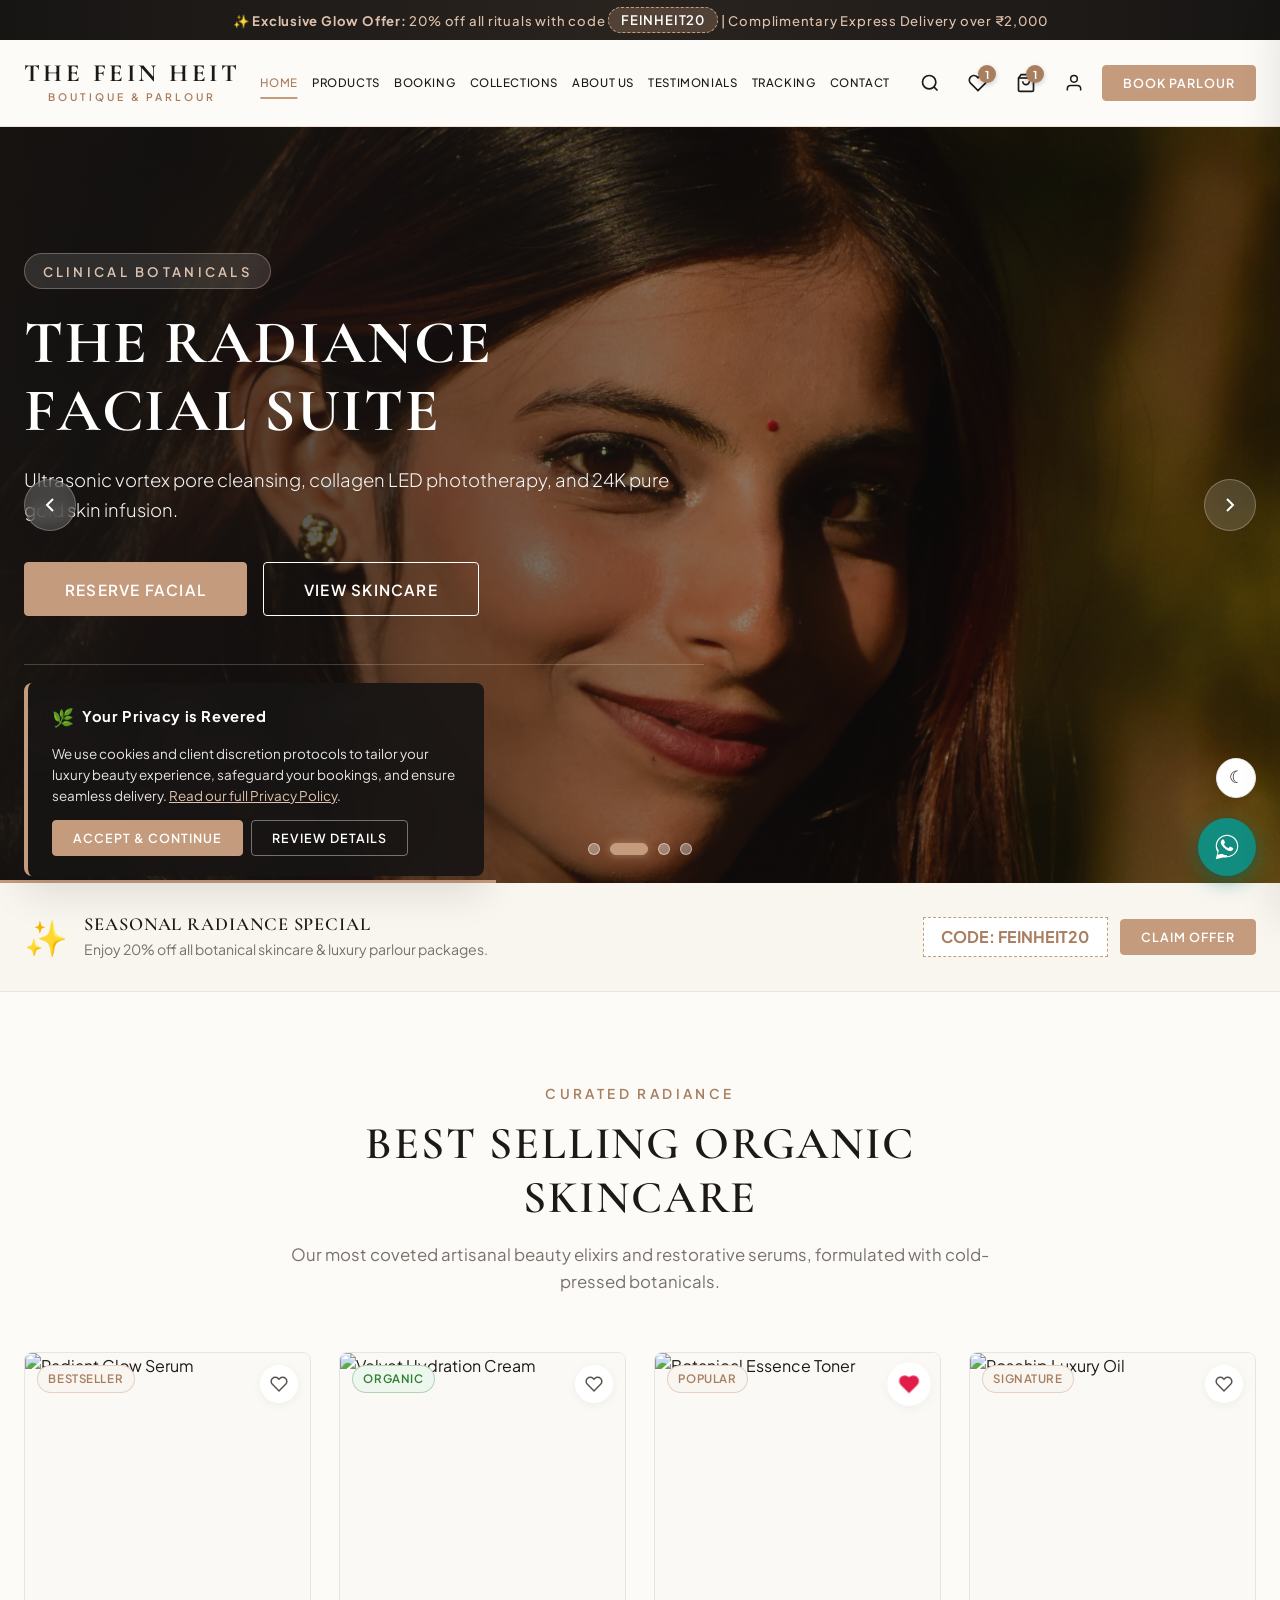
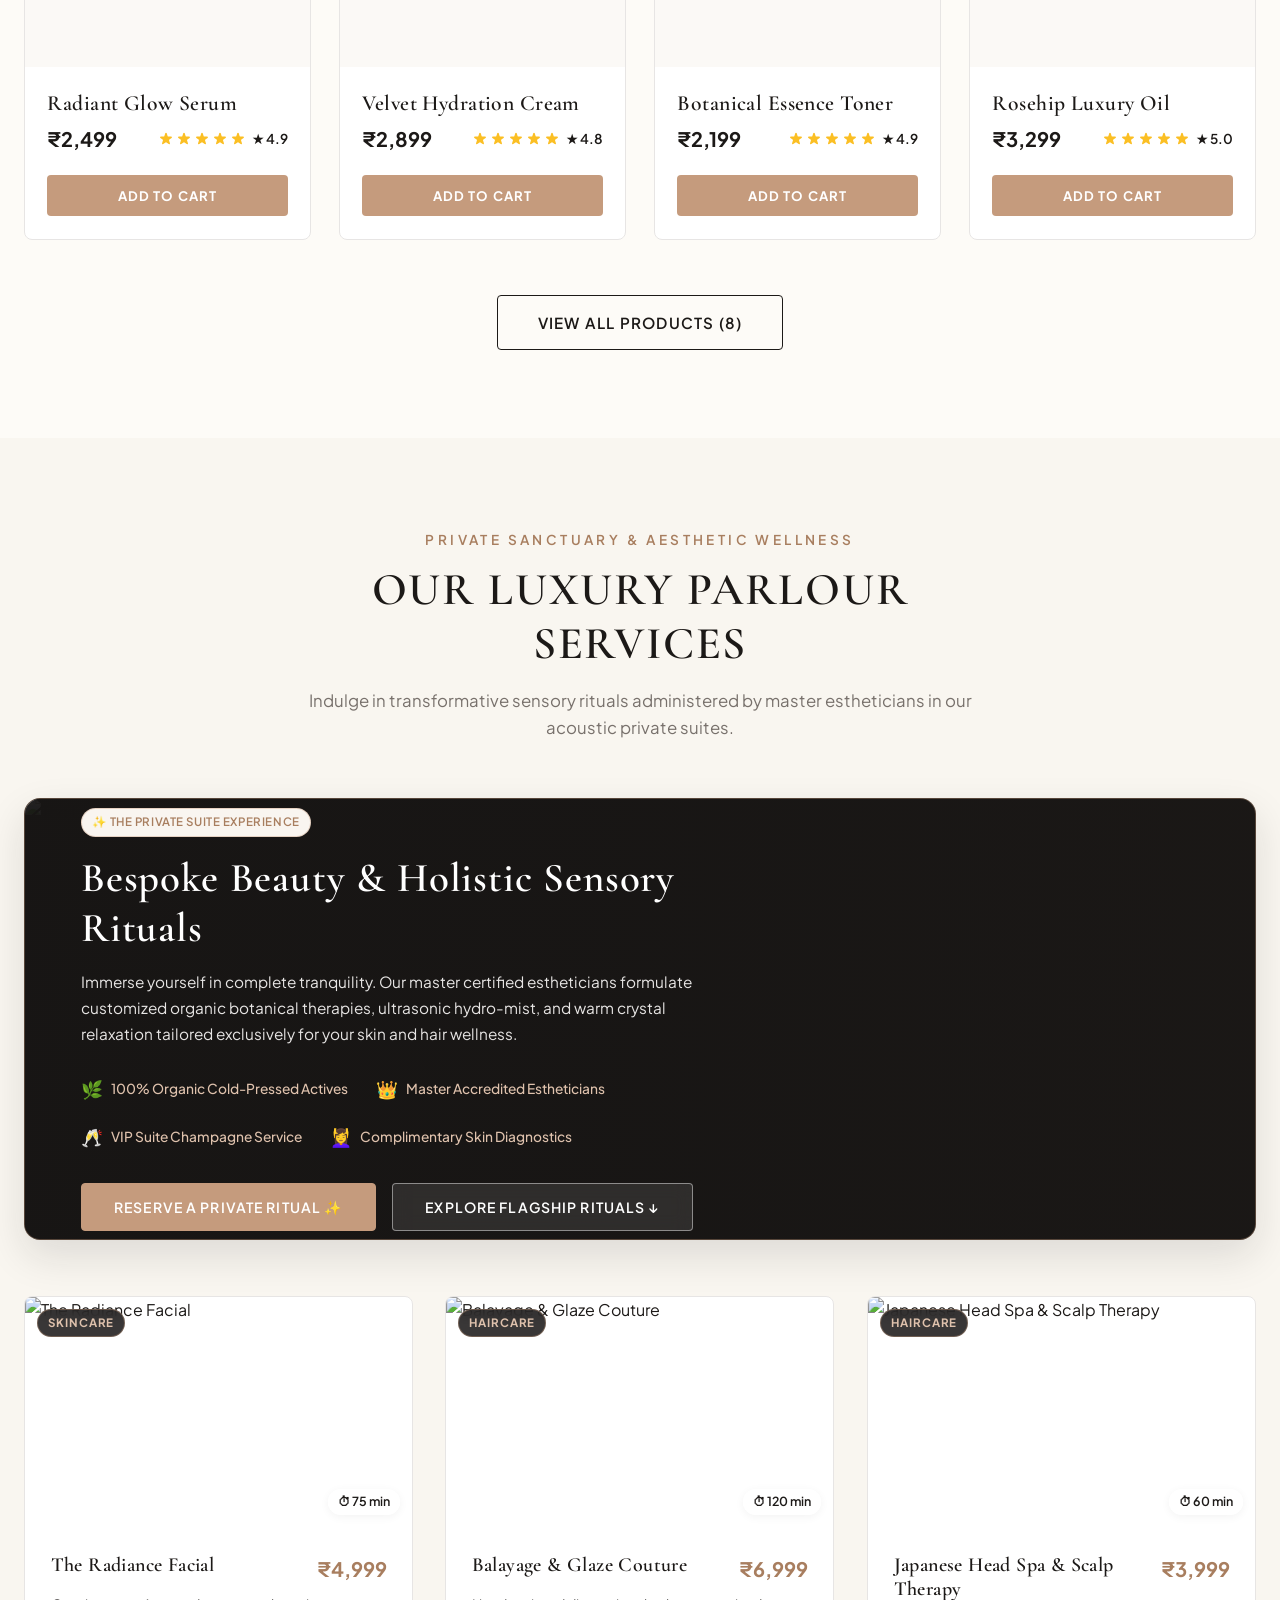
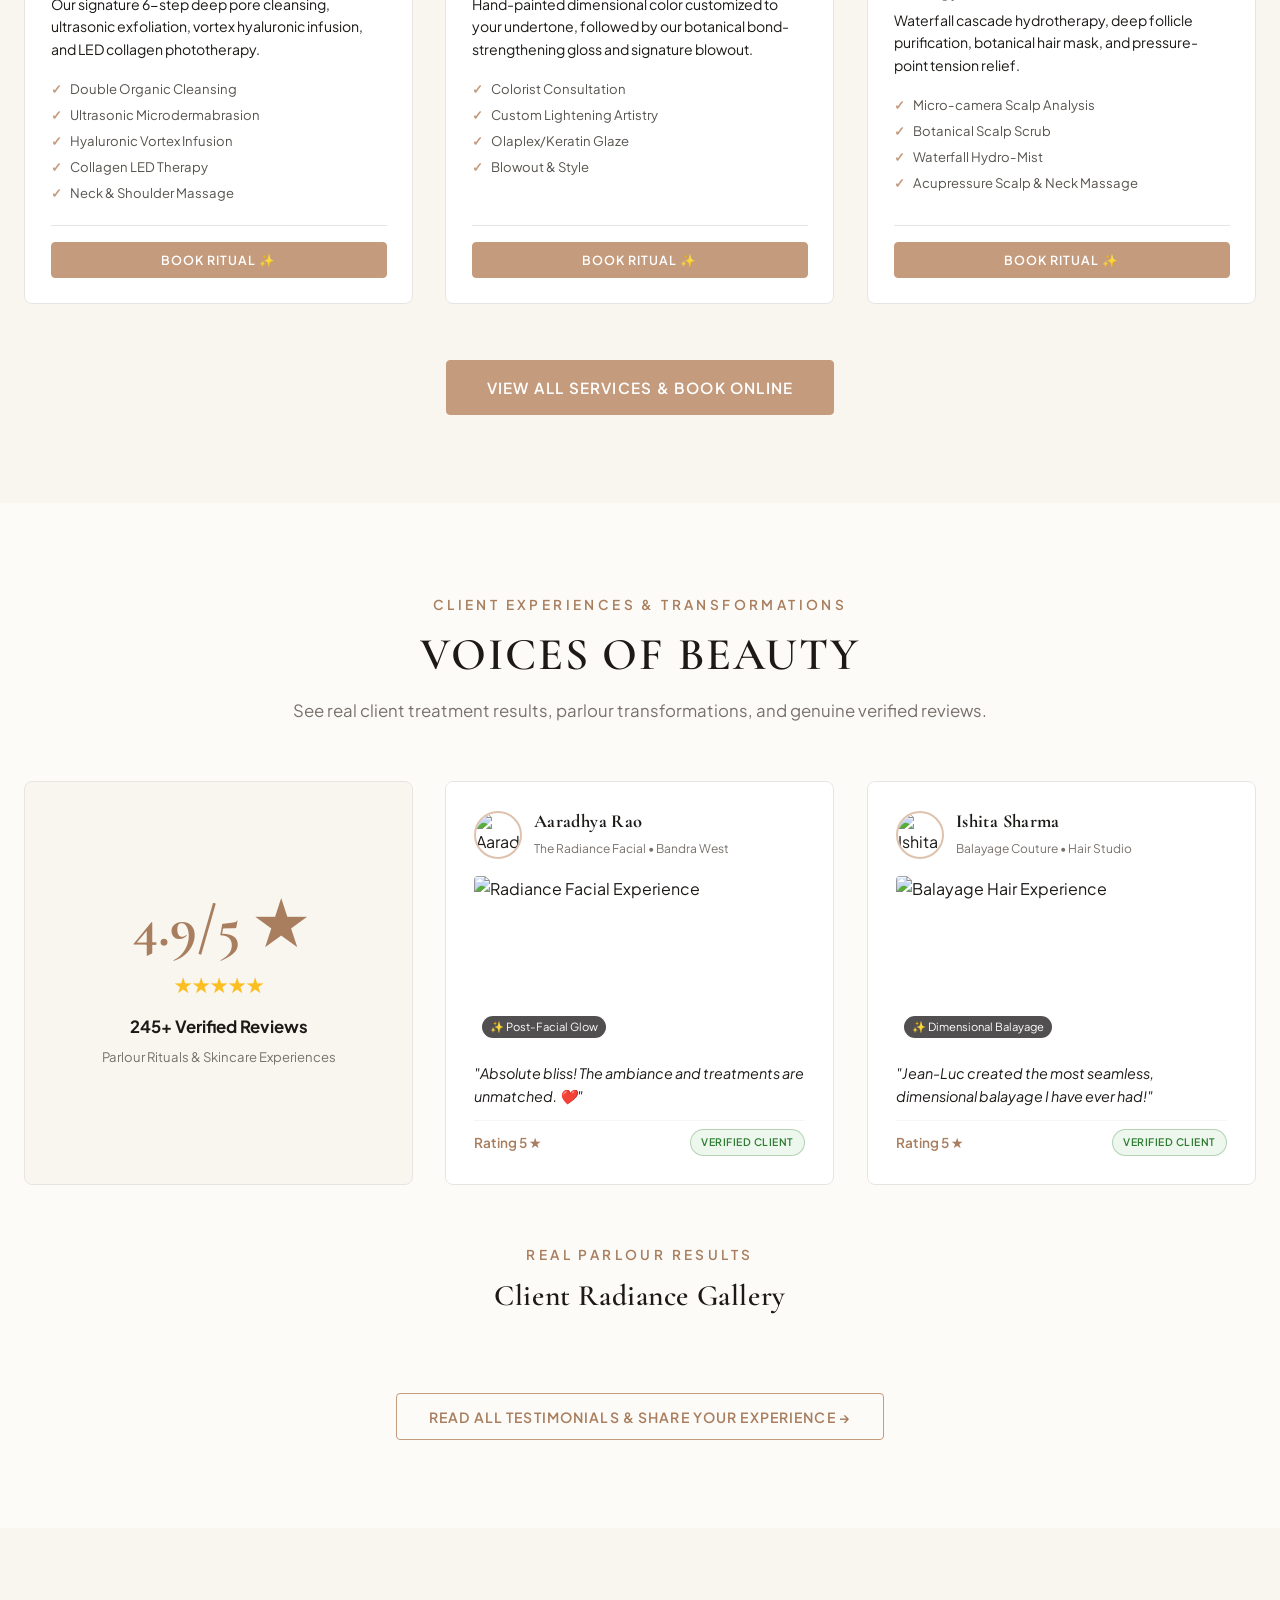
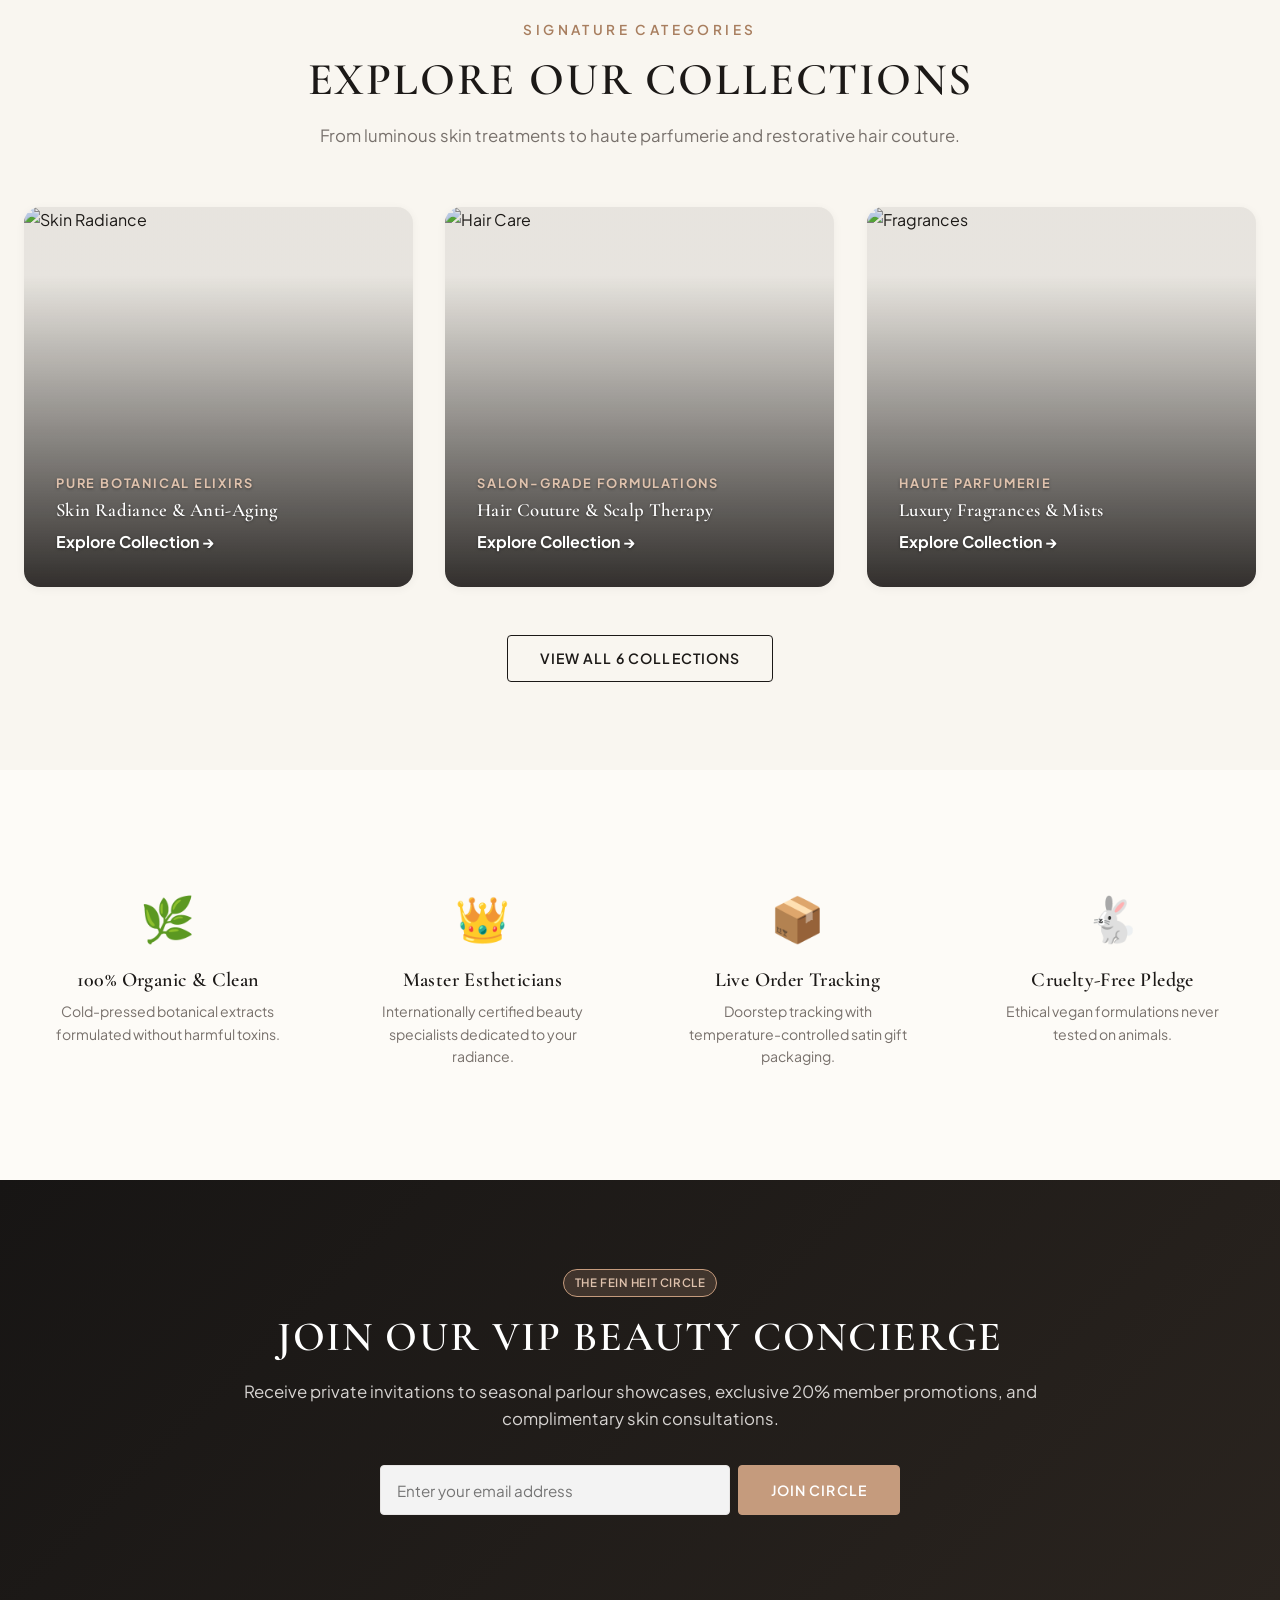
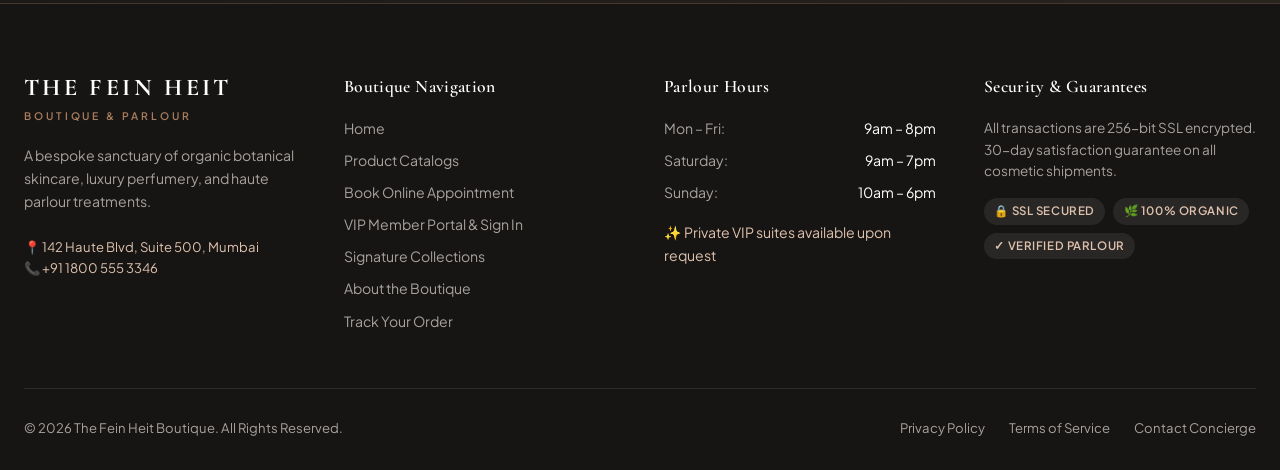
==== commit 6afe14a3: "Add files via upload" ====
--- a/index.html
+++ b/index.html
@@ -235,10 +235,6 @@
             </svg>
           </button>
 
-          <button class="theme-toggle header-theme-toggle" type="button" onclick="toggleTheme()" aria-label="Switch to dark theme" title="Switch theme">
-            <span class="theme-toggle-icon">☾</span>
-          </button>
-
           <button class="btn btn-primary btn-sm desktop-nav-book-btn" onclick="navigateTo('booking')">
             Book Parlour
           </button>
@@ -1160,6 +1156,23 @@
       </div>
     </section>
 
+    <!-- ==========================================
+         VIEW 12: OWNER PRODUCT ADMIN
+         ========================================== -->
+    <section class="page-view" id="view-admin">
+      <div class="page-hero-banner" style="background-image: url('https://images.unsplash.com/photo-1556229010-6c3f2c9ca5f8?auto=format&fit=crop&w=2000&q=85'); min-height: 320px;">
+        <div class="page-hero-overlay"></div>
+        <div class="container page-hero-content">
+          <span class="page-hero-badge">Owner Workspace</span>
+          <h1 class="page-hero-title">MANAGE YOUR CATALOG</h1>
+          <p class="page-hero-desc">Add products, update prices, and keep your boutique catalog current.</p>
+        </div>
+      </div>
+      <div class="section">
+        <div class="container" id="admin-page-content"></div>
+      </div>
+    </section>
+
   </main>
 
   <!-- ==================== FOOTER ==================== -->
@@ -1624,6 +1637,7 @@
   <script src="js/booking.js"></script>
   <script src="js/tracking.js"></script>
   <script src="js/contact.js"></script>
+  <script src="js/admin.js"></script>
   <script src="js/app.js"></script>
 
 
--- a/css/components.css
+++ b/css/components.css
@@ -100,11 +100,18 @@
 .nav-menu {
   display: flex;
   align-items: center;
+  justify-content: center;
   gap: 0.9rem;
   min-width: 0;
+  flex: 1 1 auto;
+  flex-wrap: nowrap;
 }
 
 .nav-link {
+  display: inline-flex;
+  align-items: center;
+  justify-content: center;
+  white-space: nowrap;
   font-size: 0.92rem;
   font-weight: 500;
   color: var(--dark-slate);
@@ -138,8 +145,14 @@
 .nav-actions {
   display: flex;
   align-items: center;
+  justify-content: flex-end;
   gap: 0.5rem;
   flex-shrink: 0;
+  margin-left: auto;
+}
+
+.header-theme-toggle {
+  display: none !important;
 }
 
 .theme-toggle {
@@ -280,8 +293,8 @@
   height: 100%;
   z-index: 0;
   object-fit: cover;
-  object-position: center;
-  transform: scale(1.05);
+  object-position: 52% 25%;
+  transform: scale(1.08);
   transition: transform 7s cubic-bezier(0.25, 1, 0.5, 1);
 }
 
@@ -1975,6 +1988,132 @@
   display: contents;
 }
 
+/* Owner Product Admin */
+.admin-toolbar,
+.admin-list-heading,
+.admin-form-heading,
+.admin-form-actions,
+.admin-product-row {
+  display: flex;
+  align-items: center;
+}
+
+.admin-toolbar {
+  justify-content: space-between;
+  gap: 2rem;
+  margin-bottom: 2rem;
+}
+
+.admin-product-form,
+.admin-product-list {
+  background: var(--bg-white);
+  border: 1px solid var(--border-light);
+  border-radius: var(--radius-md);
+  box-shadow: var(--shadow-sm);
+  padding: 1.5rem;
+  margin-bottom: 2rem;
+}
+
+.admin-form-heading,
+.admin-list-heading {
+  justify-content: space-between;
+  gap: 1rem;
+  margin-bottom: 1.25rem;
+}
+
+.admin-form-heading h3,
+.admin-list-heading h3 {
+  margin: 0;
+  font-size: 1.3rem;
+}
+
+.admin-close-btn {
+  border: 0;
+  background: transparent;
+  color: var(--text-muted);
+  font-size: 1.6rem;
+  cursor: pointer;
+}
+
+.admin-form-grid {
+  display: grid;
+  grid-template-columns: repeat(2, minmax(0, 1fr));
+  gap: 1rem;
+}
+
+.admin-form-grid label,
+.admin-price-field {
+  display: flex;
+  flex-direction: column;
+  gap: 0.4rem;
+  color: var(--dark-muted);
+  font-size: 0.8rem;
+  font-weight: 600;
+}
+
+.admin-form-wide {
+  grid-column: 1 / -1;
+}
+
+.admin-form-actions {
+  gap: 0.75rem;
+  margin-top: 1.25rem;
+}
+
+.admin-list-heading span {
+  color: var(--text-muted);
+  font-size: 0.85rem;
+}
+
+.admin-product-row {
+  gap: 1rem;
+  padding: 1rem 0;
+  border-top: 1px solid var(--border-subtle);
+}
+
+.admin-product-thumb {
+  width: 58px;
+  height: 58px;
+  flex: 0 0 58px;
+  border-radius: var(--radius-sm);
+  object-fit: cover;
+  background: var(--bg-alabaster);
+}
+
+.admin-product-details {
+  min-width: 0;
+  flex: 1;
+}
+
+.admin-product-details strong,
+.admin-product-details span {
+  display: block;
+}
+
+.admin-product-details strong {
+  color: var(--dark-slate);
+  margin-bottom: 0.25rem;
+}
+
+.admin-product-details span {
+  color: var(--text-muted);
+  font-size: 0.8rem;
+}
+
+.admin-price-field {
+  width: 145px;
+  flex-shrink: 0;
+}
+
+.admin-delete-btn {
+  border: 0;
+  background: transparent;
+  color: var(--error);
+  cursor: pointer;
+  font-weight: 600;
+  padding: 0.5rem;
+}
+
 /* WhatsApp Concierge Floating Button */
 .whatsapp-float-btn {
   position: fixed;
--- a/css/responsive.css
+++ b/css/responsive.css
@@ -388,6 +388,33 @@
    3. MOBILE SMARTPHONES & APP EXPERIENCE (max-width: 768px)
    -------------------------------------------------------------------------- */
 @media (max-width: 768px) {
+  .admin-toolbar {
+    align-items: flex-start;
+    flex-direction: column;
+  }
+
+  .admin-form-grid {
+    grid-template-columns: 1fr;
+  }
+
+  .admin-form-wide {
+    grid-column: auto;
+  }
+
+  .admin-product-row {
+    align-items: flex-start;
+    flex-wrap: wrap;
+  }
+
+  .admin-product-details {
+    min-width: calc(100% - 74px);
+  }
+
+  .admin-price-field {
+    width: calc(100% - 150px);
+    margin-left: 74px;
+  }
+
   /* Activate Mobile Bottom App Bar */
   .mobile-bottom-nav {
     display: flex;
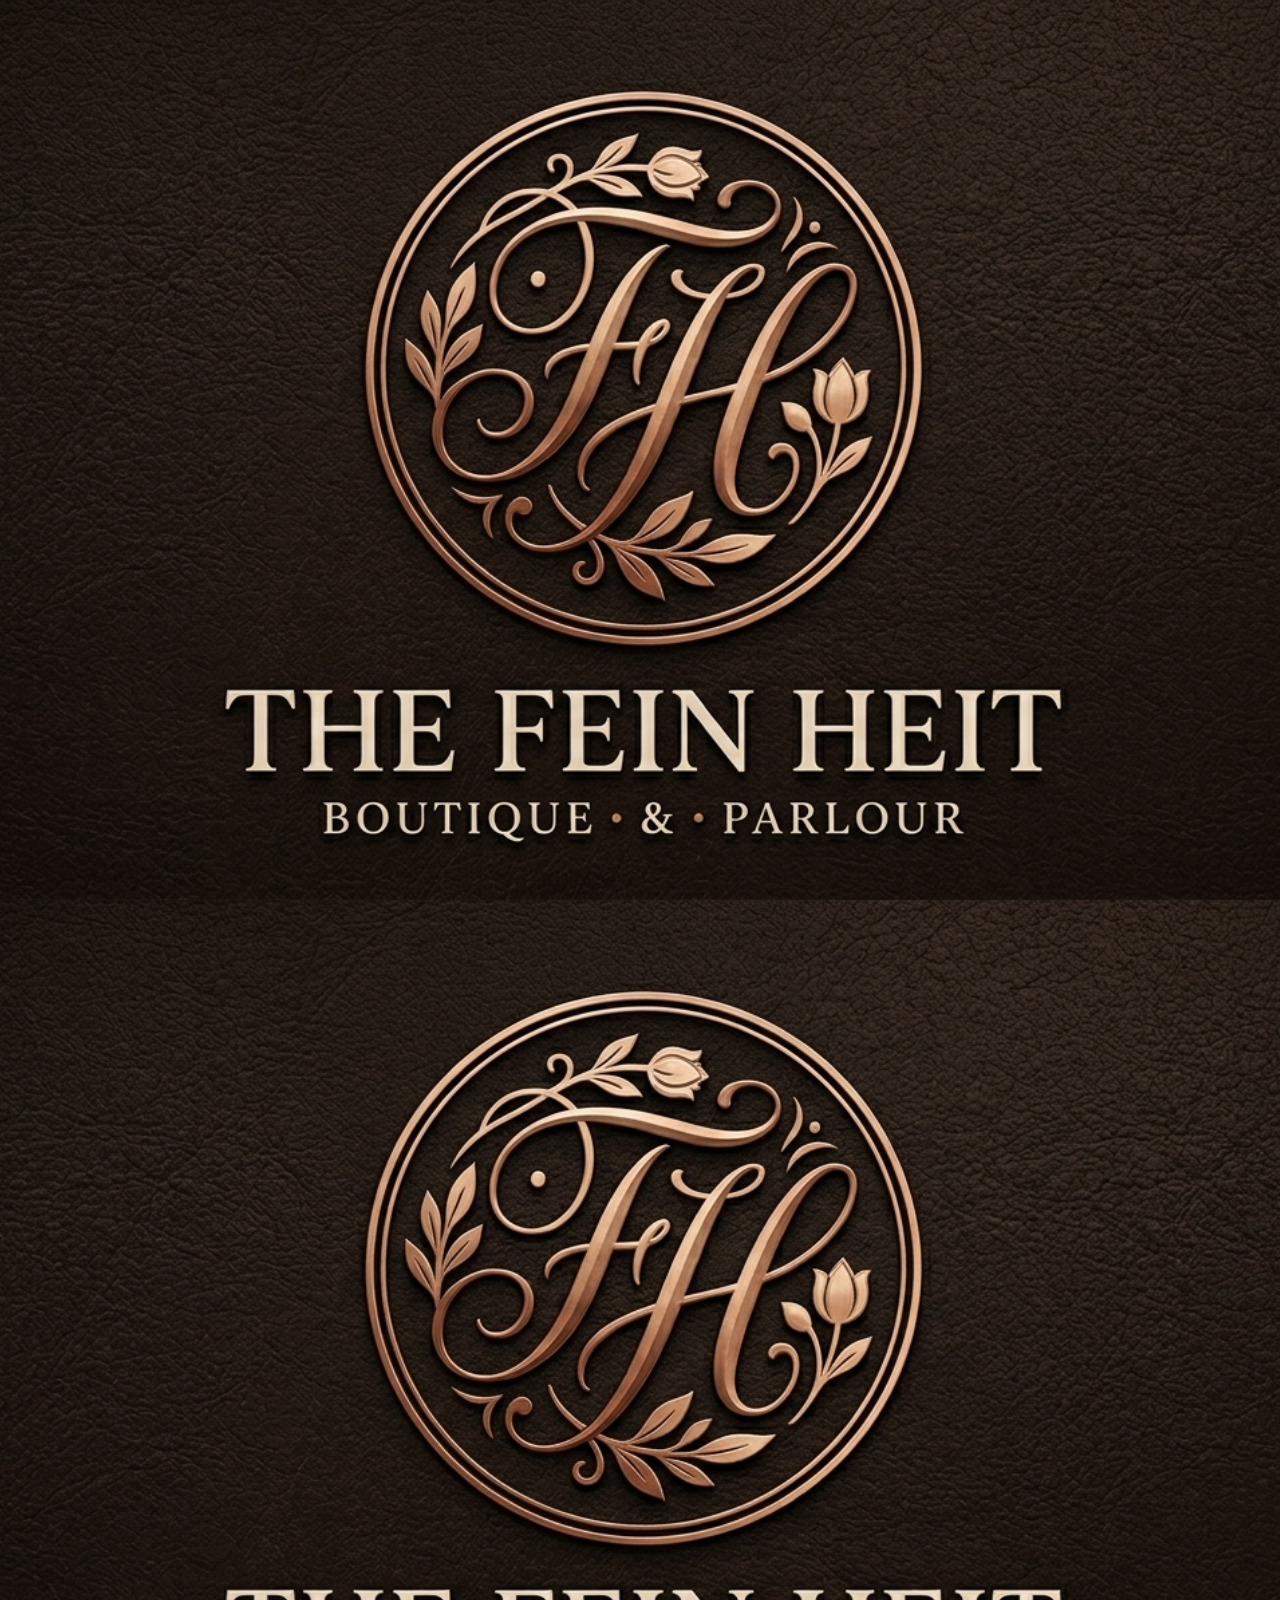
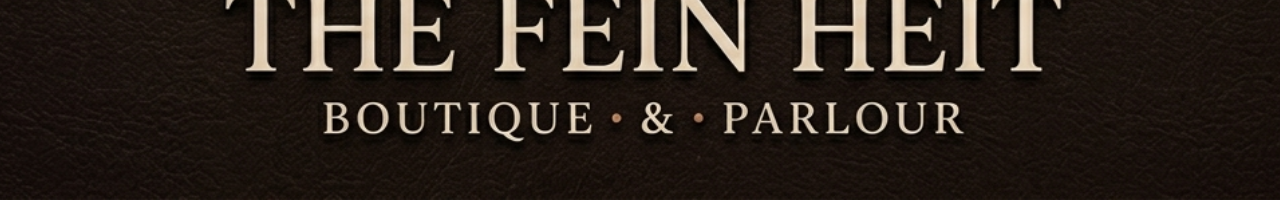
==== commit fc4702b8: "Add files via upload" ====
--- a/index.html
+++ b/index.html
@@ -1,1686 +1,39 @@
-<!DOCTYPE html>
-<html lang="en">
-<head>
-  <meta charset="UTF-8">
-  <meta name="viewport" content="width=device-width, initial-scale=1.0, maximum-scale=5.0, viewport-fit=cover">
-  <meta name="description" content="The Fein Heit Boutique — Luxury beauty parlour, organic skincare, hair couture, haute fragrances, and online appointment booking.">
-  <meta name="keywords" content="beauty parlour, luxury cosmetics, organic skincare, facial, balayage, bridal makeup, order tracking, Fein Heit boutique">
-  <meta name="theme-color" content="#c59b7d">
-  
-  <!-- Open Graph -->
-  <meta property="og:title" content="The Fein Heit Boutique | Luxury Beauty Parlour & Cosmetics">
-  <meta property="og:description" content="Experience bespoke beauty rituals, organic formulations, and transformative parlour services.">
-  <meta property="og:type" content="website">
-
-  <title>The Fein Heit Boutique | Luxury Beauty Parlour & Cosmetics</title>
-
-  <!-- Stylesheets -->
-  <link rel="stylesheet" href="css/main.css">
-  <link rel="stylesheet" href="css/components.css">
-  <link rel="stylesheet" href="css/responsive.css">
-</head>
-<body>
-
-  <!-- ==================== ANNOUNCEMENT BAR ==================== -->
-  <div class="announcement-bar">
-    <div class="announcement-bar-content">
-      <span>✨ <strong>Exclusive Glow Offer:</strong> 20% off all rituals with code</span>
-      <span class="coupon-pill" onclick="handleQuickCopyCoupon('FEINHEIT20')">FEINHEIT20</span>
-      <span class="announcement-extra">| Complimentary Express Delivery over ₹2,000</span>
-    </div>
-  </div>
-
-  <!-- ==================== MAIN NAVIGATION HEADER ==================== -->
-  <header class="site-header">
-    <div class="container">
-      <nav class="navbar">
-        <!-- Mobile Menu Toggle -->
-        <button class="mobile-menu-toggle" onclick="toggleMobileMenu()" aria-label="Open navigation menu">
-          <svg viewBox="0 0 24 24" fill="none" stroke="currentColor" stroke-width="2">
-            <line x1="3" y1="12" x2="21" y2="12"></line>
-            <line x1="3" y1="6" x2="21" y2="6"></line>
-            <line x1="3" y1="18" x2="21" y2="18"></line>
-          </svg>
-        </button>
-
-        <!-- Brand Logo -->
-        <a href="#home" class="brand-logo">
-          <span class="brand-title">The Fein Heit</span>
-          <span class="brand-subtitle">Boutique & Parlour</span>
-        </a>
-
-        <!-- Desktop Navigation Links & Mobile Drawer -->
-        <div class="nav-menu" id="nav-menu">
-          <div class="mobile-drawer-header">
-            <div class="drawer-brand">
-              <span class="drawer-brand-title">The Fein Heit</span>
-              <span class="drawer-brand-sub">Sanctuary & Parlour</span>
-            </div>
-            <button class="drawer-close-btn" onclick="closeMobileMenu()" aria-label="Close navigation menu">✕</button>
-          </div>
-
-          <div class="mobile-drawer-vip-card" onclick="navigateTo('account'); closeMobileMenu();">
-            <div style="display: flex; align-items: center; gap: 0.75rem;">
-              <span style="font-size: 1.4rem;">👑</span>
-              <div>
-                <strong style="display: block; font-size: 0.88rem; color: #ffffff;" id="drawer-vip-status">VIP Member Concierge</strong>
-                <span style="font-size: 0.75rem; color: #f3d9bd; font-weight: 600;">Sign In for 20% Privilege →</span>
-              </div>
-            </div>
-          </div>
-
-          <!-- Primary Navigation Links -->
-          <div class="drawer-section-label">Navigation & Sanctuary</div>
-          <ul class="nav-menu-list">
-            <li>
-              <a href="#home" class="nav-link active" data-route="home">
-                <span class="nav-link-text"><span class="nav-icon">🏠</span> Home</span>
-                <span class="nav-chevron">→</span>
-              </a>
-            </li>
-            <li>
-              <a href="#products" class="nav-link" data-route="products">
-                <span class="nav-link-text"><span class="nav-icon">🧴</span> Products</span>
-                <span class="nav-chevron">→</span>
-              </a>
-            </li>
-            <li>
-              <a href="#booking" class="nav-link" data-route="booking">
-                <span class="nav-link-text"><span class="nav-icon">✨</span> Booking</span>
-                <span class="nav-chevron">→</span>
-              </a>
-            </li>
-            <li>
-              <a href="#collections" class="nav-link" data-route="collections">
-                <span class="nav-link-text"><span class="nav-icon">🪞</span> Collections</span>
-                <span class="nav-chevron">→</span>
-              </a>
-            </li>
-            <li>
-              <a href="#about" class="nav-link" data-route="about">
-                <span class="nav-link-text"><span class="nav-icon">🌿</span> About Us</span>
-                <span class="nav-chevron">→</span>
-              </a>
-            </li>
-            <li>
-              <a href="#testimonials" class="nav-link" data-route="testimonials">
-                <span class="nav-link-text"><span class="nav-icon">💬</span> Testimonials</span>
-                <span class="nav-chevron">→</span>
-              </a>
-            </li>
-            <li>
-              <a href="#tracking" class="nav-link" data-route="tracking">
-                <span class="nav-link-text"><span class="nav-icon">📦</span> Tracking</span>
-                <span class="nav-chevron">→</span>
-              </a>
-            </li>
-            <li>
-              <a href="#contact" class="nav-link" data-route="contact">
-                <span class="nav-link-text"><span class="nav-icon">📍</span> Contact</span>
-                <span class="nav-chevron">→</span>
-              </a>
-            </li>
-          </ul>
-
-          <!-- Boutique Product Verticals -->
-          <div class="mobile-drawer-verticals">
-            <div class="drawer-section-label">Boutique Verticals & Categories</div>
-            <div class="drawer-verticals-grid">
-              <a href="javascript:void(0)" class="drawer-vertical-card" onclick="selectCollectionCategory('skincare'); closeMobileMenu();">
-                <span class="vertical-icon">🌿</span>
-                <div>
-                  <strong class="vertical-title">Organic Skincare</strong>
-                  <span class="vertical-desc">Serums, oils & creams</span>
-                </div>
-              </a>
-              <a href="javascript:void(0)" class="drawer-vertical-card" onclick="selectCollectionCategory('haircare'); closeMobileMenu();">
-                <span class="vertical-icon">💇‍♀️</span>
-                <div>
-                  <strong class="vertical-title">Hair Couture</strong>
-                  <span class="vertical-desc">Scalp & gloss therapy</span>
-                </div>
-              </a>
-              <a href="javascript:void(0)" class="drawer-vertical-card" onclick="selectCollectionCategory('fragrance'); closeMobileMenu();">
-                <span class="vertical-icon">🌸</span>
-                <div>
-                  <strong class="vertical-title">Haute Parfumerie</strong>
-                  <span class="vertical-desc">Pure extrait mists</span>
-                </div>
-              </a>
-              <a href="javascript:void(0)" class="drawer-vertical-card" onclick="selectCollectionCategory('cosmetics'); closeMobileMenu();">
-                <span class="vertical-icon">💄</span>
-                <div>
-                  <strong class="vertical-title">Luxury Cosmetics</strong>
-                  <span class="vertical-desc">Clean bridal pigments</span>
-                </div>
-              </a>
-            </div>
-          </div>
-
-          <!-- Flagship Parlour Rituals -->
-          <div class="mobile-drawer-verticals">
-            <div class="drawer-section-label">Flagship Parlour Suites</div>
-            <div class="drawer-services-list">
-              <div class="drawer-service-item" onclick="openBookingWithService('srv-01'); closeMobileMenu();">
-                <div>
-                  <strong>The Radiance HydraFacial™</strong>
-                  <span>60 min • Ultrasonic Mist & Peel</span>
-                </div>
-                <span class="service-tag-price">₹4,999</span>
-              </div>
-              <div class="drawer-service-item" onclick="openBookingWithService('srv-02'); closeMobileMenu();">
-                <div>
-                  <strong>Balayage Couture & Blowout</strong>
-                  <span>120 min • Botanical Glossing</span>
-                </div>
-                <span class="service-tag-price">₹6,999</span>
-              </div>
-              <div class="drawer-service-item" onclick="openBookingWithService('srv-03'); closeMobileMenu();">
-                <div>
-                  <strong>VIP Bridal Luxury Suite</strong>
-                  <span>180 min • Champagne Service</span>
-                </div>
-                <span class="service-tag-price">₹12,999</span>
-              </div>
-            </div>
-          </div>
-
-          <div class="mobile-drawer-footer">
-            <button class="theme-toggle drawer-theme-toggle" type="button" onclick="toggleTheme()" aria-label="Switch to dark theme">
-              <span class="theme-toggle-icon">☾</span>
-              <span class="theme-toggle-label">Dark theme</span>
-            </button>
-            <button class="btn btn-primary btn-full btn-lg" onclick="navigateTo('booking'); closeMobileMenu();" style="margin-bottom: 0.85rem;">
-              RESERVE A PRIVATE RITUAL ✨
-            </button>
-            <div class="drawer-contact-info">
-              <a href="tel:+918005553346" class="drawer-call-btn">
-                📞 Call Concierge: +91 1800 555 3346
-              </a>
-              <div>📍 142 Haute Blvd, Suite 500, Fashion District, NY</div>
-              <div style="color: var(--primary-gold-light);">⏱ Open Today: 09:00 AM – 08:00 PM</div>
-            </div>
-          </div>
-        </div>
-
-        <!-- Action Icons: Search, Wishlist, Cart, Account, Book CTA -->
-        <div class="nav-actions">
-          <button class="nav-action-btn" onclick="navigateTo('products')" title="Search Catalog" aria-label="Search">
-            <svg viewBox="0 0 24 24" fill="none" stroke="currentColor" stroke-width="2">
-              <circle cx="11" cy="11" r="8"></circle>
-              <line x1="21" y1="21" x2="16.65" y2="16.65"></line>
-            </svg>
-          </button>
-
-          <button class="nav-action-btn" onclick="navigateTo('wishlist')" title="Wishlist" aria-label="Wishlist">
-            <svg viewBox="0 0 24 24" fill="none" stroke="currentColor" stroke-width="2">
-              <path d="M20.84 4.61a5.5 5.5 0 0 0-7.78 0L12 5.67l-1.06-1.06a5.5 5.5 0 0 0-7.78 7.78l1.06 1.06L12 21.23l7.78-7.78 1.06-1.06a5.5 5.5 0 0 0 0-7.78z"></path>
-            </svg>
-            <span class="badge-count wishlist-badge-count" style="display: none;">0</span>
-          </button>
-
-          <button class="nav-action-btn" onclick="openCartDrawer()" title="Shopping Bag" aria-label="Shopping Bag">
-            <svg viewBox="0 0 24 24" fill="none" stroke="currentColor" stroke-width="2">
-              <path d="M6 2L3 6v14a2 2 0 0 0 2 2h14a2 2 0 0 0 2-2V6l-3-4z"></path>
-              <line x1="3" y1="6" x2="21" y2="6"></line>
-              <path d="M16 10a4 4 0 0 1-8 0"></path>
-            </svg>
-            <span class="badge-count cart-badge-count" style="display: none;">0</span>
-          </button>
-
-          <button class="nav-action-btn" id="header-account-btn" onclick="navigateTo('account')" title="VIP Member Account / Sign In" aria-label="Account">
-            <svg viewBox="0 0 24 24" fill="none" stroke="currentColor" stroke-width="2">
-              <path d="M20 21v-2a4 4 0 0 0-4-4H8a4 4 0 0 0-4 4v2"></path>
-              <circle cx="12" cy="7" r="4"></circle>
-            </svg>
-          </button>
-
-          <button class="btn btn-primary btn-sm desktop-nav-book-btn" onclick="navigateTo('booking')">
-            Book Parlour
-          </button>
-        </div>
-      </nav>
-    </div>
-  </header>
-
-  <!-- Mobile Nav Backdrop -->
-  <div class="mobile-nav-backdrop" id="mobile-nav-backdrop" onclick="closeMobileMenu()"></div>
-
-  <!-- ==================== MAIN CONTENT (PAGE VIEWS) ==================== -->
-  <main>
-
-    <!-- ==========================================
-         VIEW 1: HOME PAGE WITH GLIDING HERO CAROUSEL
-         ========================================== -->
-    <section class="page-view active" id="view-home">
-      
-      <!-- Gliding Hero Slider (5 Luxury Slides with Ken Burns Effect) -->
-      <div class="hero-slider-section" id="hero-slider-section">
-        <div id="hero-slides-wrapper"></div>
-        
-        <!-- Slider Navigation Arrows -->
-        <button class="hero-slider-arrow hero-arrow-prev" onclick="prevHeroSlide()" aria-label="Previous Slide">
-          <svg width="24" height="24" viewBox="0 0 24 24" fill="none" stroke="currentColor" stroke-width="2">
-            <polyline points="15 18 9 12 15 6"></polyline>
-          </svg>
-        </button>
-        <button class="hero-slider-arrow hero-arrow-next" onclick="nextHeroSlide()" aria-label="Next Slide">
-          <svg width="24" height="24" viewBox="0 0 24 24" fill="none" stroke="currentColor" stroke-width="2">
-            <polyline points="9 18 15 12 9 6"></polyline>
-          </svg>
-        </button>
-
-        <!-- Slider Pagination Dots -->
-        <div class="hero-slider-dots" id="hero-slider-dots"></div>
-
-        <!-- Gliding Timer Progress Line -->
-        <div class="hero-timer-bar" id="hero-timer-bar"></div>
-      </div>
-
-      <!-- Attractive Offers Banner -->
-      <div style="background: var(--bg-alabaster); border-bottom: 1px solid var(--border-light); padding: 1.6rem 0;" class="reveal">
-        <div class="container" style="display: flex; justify-content: space-between; align-items: center; flex-wrap: wrap; gap: 1rem;">
-          <div style="display: flex; align-items: center; gap: 1rem;">
-            <div style="font-size: 2.2rem; color: var(--primary-gold);">✨</div>
-            <div>
-              <h4 style="font-size: 1.15rem; margin-bottom: 0.2rem; font-family: var(--font-serif); letter-spacing: 0.05em;">SEASONAL RADIANCE SPECIAL</h4>
-              <p class="text-muted" style="font-size: 0.88rem;">Enjoy 20% off all botanical skincare & luxury parlour packages.</p>
-            </div>
-          </div>
-          <div style="display: flex; gap: 0.75rem; align-items: center;">
-            <span class="coupon-pill" style="background: var(--bg-white); border: 1px dashed var(--primary-gold); color: var(--primary-gold-dark); padding: 0.4rem 1.1rem; font-weight: 700;" onclick="handleQuickCopyCoupon('FEINHEIT20')">
-              CODE: FEINHEIT20
-            </span>
-            <button class="btn btn-primary btn-sm" onclick="navigateTo('products')">CLAIM OFFER</button>
-          </div>
-        </div>
-      </div>
-
-      <!-- Best Selling Organic Skincare Showcase (Matches Exact Mockup) -->
-      <div class="section">
-        <div class="container">
-          <div class="section-header reveal">
-            <span class="section-subtitle">Curated Radiance</span>
-            <h2 class="section-title">BEST SELLING ORGANIC SKINCARE</h2>
-            <p class="section-desc">Our most coveted artisanal beauty elixirs and restorative serums, formulated with cold-pressed botanicals.</p>
-          </div>
-          
-          <div class="grid-4" id="home-bestsellers-grid"></div>
-          
-          <div style="text-align: center; margin-top: 3.5rem;" class="reveal">
-            <button class="btn btn-secondary btn-lg" onclick="navigateTo('products')" style="color: var(--dark-slate); border-color: var(--dark-slate);">
-              VIEW ALL PRODUCTS (8)
-            </button>
-          </div>
-        </div>
-      </div>
-
-      <!-- Luxury Parlour Services Showcase with Grand Feature Cover Banner -->
-      <div class="section section-bg" style="position: relative;">
-        <div class="container">
-          <div class="section-header reveal">
-            <span class="section-subtitle">Private Sanctuary & Aesthetic Wellness</span>
-            <h2 class="section-title">OUR LUXURY PARLOUR SERVICES</h2>
-            <p class="section-desc">Indulge in transformative sensory rituals administered by master estheticians in our acoustic private suites.</p>
-          </div>
-          
-          <!-- Grand Luxury Parlour Cover Banner -->
-          <div class="parlour-cover-banner reveal">
-            <img src="https://images.unsplash.com/photo-1540555700478-4be289fbecef?auto=format&fit=crop&w=1920&q=85" alt="The Luxury Parlour Sanctuary" class="parlour-cover-bg-image">
-            <div class="parlour-cover-overlay">
-              <div class="parlour-cover-content">
-                <span class="badge badge-gold parlour-cover-badge">
-                  ✨ THE PRIVATE SUITE EXPERIENCE
-                </span>
-                <h3 class="parlour-cover-title">
-                  Bespoke Beauty & Holistic Sensory Rituals
-                </h3>
-                <p class="parlour-cover-desc">
-                  Immerse yourself in complete tranquility. Our master certified estheticians formulate customized organic botanical therapies, ultrasonic hydro-mist, and warm crystal relaxation tailored exclusively for your skin and hair wellness.
-                </p>
-                
-                <!-- Highlights / Feature Badges -->
-                <div class="parlour-cover-highlights">
-                  <div class="parlour-highlight-item">
-                    <span class="highlight-icon">🌿</span>
-                    <span>100% Organic Cold-Pressed Actives</span>
-                  </div>
-                  <div class="parlour-highlight-item">
-                    <span class="highlight-icon">👑</span>
-                    <span>Master Accredited Estheticians</span>
-                  </div>
-                  <div class="parlour-highlight-item">
-                    <span class="highlight-icon">🥂</span>
-                    <span>VIP Suite Champagne Service</span>
-                  </div>
-                  <div class="parlour-highlight-item">
-                    <span class="highlight-icon">💆‍♀️</span>
-                    <span>Complimentary Skin Diagnostics</span>
-                  </div>
-                </div>
-
-                <!-- Action Buttons -->
-                <div class="parlour-cover-actions">
-                  <button class="btn btn-primary" onclick="navigateTo('booking')">
-                    RESERVE A PRIVATE RITUAL ✨
-                  </button>
-                  <button class="btn btn-secondary parlour-cover-subbtn" onclick="document.getElementById('home-services-grid').scrollIntoView({ behavior: 'smooth' })">
-                    Explore Flagship Rituals ↓
-                  </button>
-                </div>
-              </div>
-            </div>
-          </div>
-
-          <!-- Flagship Parlour Services Grid -->
-          <div class="grid-3" id="home-services-grid"></div>
-          
-          <div style="text-align: center; margin-top: 3.5rem;" class="reveal">
-            <button class="btn btn-primary btn-lg" onclick="navigateTo('booking')">
-              VIEW ALL SERVICES & BOOK ONLINE
-            </button>
-          </div>
-        </div>
-      </div>
-
-      <!-- Voices of Beauty / Testimonials Snippet (With Real Client Experience Photos) -->
-      <div class="section">
-        <div class="container">
-          <div class="section-header reveal">
-            <span class="section-subtitle">Client Experiences & Transformations</span>
-            <h2 class="section-title">VOICES OF BEAUTY</h2>
-            <p class="section-desc">See real client treatment results, parlour transformations, and genuine verified reviews.</p>
-          </div>
-
-          <div class="grid-3 reveal" style="align-items: stretch; margin-bottom: 3.5rem;">
-            <!-- 4.9/5 Rating Box from Mockup -->
-            <div class="product-card" style="padding: 2.5rem 1.5rem; text-align: center; justify-content: center; background: var(--bg-alabaster);">
-              <div style="font-size: 3.6rem; font-family: var(--font-serif); font-weight: 700; color: var(--primary-gold-dark); line-height: 1;">4.9/5 ★</div>
-              <div class="star-rating" style="font-size: 1.3rem; margin: 0.75rem 0; justify-content: center;">★★★★★</div>
-              <div style="font-size: 1.05rem; font-weight: 700; color: var(--dark-slate);">245+ Verified Reviews</div>
-              <p class="text-muted" style="font-size: 0.82rem; margin-top: 0.35rem;">Parlour Rituals & Skincare Experiences</p>
-            </div>
-
-            <!-- Review Card 1 with Experience Image -->
-            <div class="review-card" style="display: flex; flex-direction: column;">
-              <div style="display: flex; align-items: center; gap: 0.75rem; margin-bottom: 1rem;">
-                <img src="https://images.unsplash.com/photo-1531123897727-8f129e1688ce?auto=format&fit=crop&w=150&q=85" alt="Aaradhya Rao" style="width: 48px; height: 48px; border-radius: 50%; object-fit: cover; border: 2px solid var(--primary-gold-light);">
-                <div>
-                  <h4 style="font-size: 1.15rem; margin-bottom: 0.15rem; font-weight: 700;">Aaradhya Rao</h4>
-                  <span style="font-size: 0.75rem; color: var(--text-muted);">The Radiance Facial • Bandra West</span>
-                </div>
-              </div>
-              <div style="position: relative; width: 100%; height: 170px; border-radius: var(--radius-sm); overflow: hidden; margin-bottom: 1rem;">
-                <img src="https://images.unsplash.com/photo-1570172619644-dfd03ed5d881?auto=format&fit=crop&w=600&q=85" alt="Radiance Facial Experience" style="width: 100%; height: 100%; object-fit: cover; transition: transform 0.6s ease;" onmouseover="this.style.transform='scale(1.06)'" onmouseout="this.style.transform='scale(1)'">
-                <span style="position: absolute; bottom: 8px; left: 8px; background: rgba(23,21,20,0.75); color:#ffffff; font-size:0.7rem; padding:2px 8px; border-radius:var(--radius-full);">✨ Post-Facial Glow</span>
-              </div>
-              <p style="font-size: 0.9rem; color: var(--dark-slate); font-style: italic; margin-bottom: 0.75rem; flex: 1;">
-                "Absolute bliss! The ambiance and treatments are unmatched. ❤️"
-              </p>
-              <div style="display: flex; align-items: center; justify-content: space-between; font-size: 0.85rem; font-weight: 600; color: var(--primary-gold-dark); border-top: 1px solid var(--border-subtle); padding-top: 0.5rem;">
-                <span>Rating 5 ★</span>
-                <span class="badge badge-organic" style="font-size: 0.65rem;">Verified Client</span>
-              </div>
-            </div>
-
-            <!-- Review Card 2 with Experience Image -->
-            <div class="review-card" style="display: flex; flex-direction: column;">
-              <div style="display: flex; align-items: center; gap: 0.75rem; margin-bottom: 1rem;">
-                <img src="https://images.unsplash.com/photo-1508214751196-bcfd4ca60f91?auto=format&fit=crop&w=150&q=85" alt="Ishita Sharma" style="width: 48px; height: 48px; border-radius: 50%; object-fit: cover; border: 2px solid var(--primary-gold-light);">
-                <div>
-                  <h4 style="font-size: 1.15rem; margin-bottom: 0.15rem; font-weight: 700;">Ishita Sharma</h4>
-                  <span style="font-size: 0.75rem; color: var(--text-muted);">Balayage Couture • Hair Studio</span>
-                </div>
-              </div>
-              <div style="position: relative; width: 100%; height: 170px; border-radius: var(--radius-sm); overflow: hidden; margin-bottom: 1rem;">
-                <img src="https://images.unsplash.com/photo-1560066984-138dadb4c035?auto=format&fit=crop&w=600&q=85" alt="Balayage Hair Experience" style="width: 100%; height: 100%; object-fit: cover; transition: transform 0.6s ease;" onmouseover="this.style.transform='scale(1.06)'" onmouseout="this.style.transform='scale(1)'">
-                <span style="position: absolute; bottom: 8px; left: 8px; background: rgba(23,21,20,0.75); color:#ffffff; font-size:0.7rem; padding:2px 8px; border-radius:var(--radius-full);">✨ Dimensional Balayage</span>
-              </div>
-              <p style="font-size: 0.9rem; color: var(--dark-slate); font-style: italic; margin-bottom: 0.75rem; flex: 1;">
-                "Jean-Luc created the most seamless, dimensional balayage I have ever had!"
-              </p>
-              <div style="display: flex; align-items: center; justify-content: space-between; font-size: 0.85rem; font-weight: 600; color: var(--primary-gold-dark); border-top: 1px solid var(--border-subtle); padding-top: 0.5rem;">
-                <span>Rating 5 ★</span>
-                <span class="badge badge-organic" style="font-size: 0.65rem;">Verified Client</span>
-              </div>
-            </div>
-          </div>
-
-          <!-- Client Radiance & Transformation Moments Grid -->
-          <div class="reveal" style="margin-top: 1rem;">
-            <div style="text-align: center; margin-bottom: 2rem;">
-              <span class="section-subtitle">Real Parlour Results</span>
-              <h3 style="font-size: 1.85rem; font-family: var(--font-serif);">Client Radiance Gallery</h3>
-            </div>
-            <div class="grid-4" id="home-client-gallery-grid"></div>
-          </div>
-
-          <div style="text-align: center; margin-top: 3rem;">
-            <button class="btn btn-outline" onclick="navigateTo('testimonials')">
-              Read All Testimonials & Share Your Experience →
-            </button>
-          </div>
-        </div>
-      </div>
-
-      <!-- Featured Collections Gallery -->
-      <div class="section section-bg">
-        <div class="container">
-          <div class="section-header reveal">
-            <span class="section-subtitle">Signature Categories</span>
-            <h2 class="section-title">EXPLORE OUR COLLECTIONS</h2>
-            <p class="section-desc">From luminous skin treatments to haute parfumerie and restorative hair couture.</p>
-          </div>
-          <div class="grid-3" id="home-collections-grid">
-            <div class="collection-card reveal reveal-delay-1" onclick="selectCollectionCategory('skincare')">
-              <img src="https://images.unsplash.com/photo-1570172619644-dfd03ed5d881?auto=format&fit=crop&w=800&q=85" alt="Skin Radiance">
-              <div class="collection-overlay">
-                <span class="collection-subtitle">Pure Botanical Elixirs</span>
-                <h3 class="collection-title">Skin Radiance & Anti-Aging</h3>
-                <div class="collection-link">Explore Collection →</div>
-              </div>
-            </div>
-            <div class="collection-card reveal reveal-delay-2" onclick="selectCollectionCategory('haircare')">
-              <img src="https://images.unsplash.com/photo-1522337360788-8b13dee7a37e?auto=format&fit=crop&w=800&q=85" alt="Hair Care">
-              <div class="collection-overlay">
-                <span class="collection-subtitle">Salon-Grade Formulations</span>
-                <h3 class="collection-title">Hair Couture & Scalp Therapy</h3>
-                <div class="collection-link">Explore Collection →</div>
-              </div>
-            </div>
-            <div class="collection-card reveal reveal-delay-3" onclick="selectCollectionCategory('fragrance')">
-              <img src="https://images.unsplash.com/photo-1592945403244-b3fbafd7f539?auto=format&fit=crop&w=800&q=85" alt="Fragrances">
-              <div class="collection-overlay">
-                <span class="collection-subtitle">Haute Parfumerie</span>
-                <h3 class="collection-title">Luxury Fragrances & Mists</h3>
-                <div class="collection-link">Explore Collection →</div>
-              </div>
-            </div>
-          </div>
-          <div style="text-align: center; margin-top: 3rem;">
-            <button class="btn btn-secondary" onclick="navigateTo('collections')" style="color: var(--dark-slate); border-color: var(--dark-slate);">
-              View All 6 Collections
-            </button>
-          </div>
-        </div>
-      </div>
-
-      <!-- Why Choose Fein Heit Boutique -->
-      <div class="section">
-        <div class="container">
-          <div class="grid-4" style="text-align: center;">
-            <div class="reveal reveal-delay-1" style="padding: 1.5rem;">
-              <div style="font-size: 2.75rem; margin-bottom: 1rem; color: var(--primary-gold);">🌿</div>
-              <h3 style="font-size: 1.25rem; margin-bottom: 0.5rem;">100% Organic & Clean</h3>
-              <p class="text-muted" style="font-size: 0.88rem;">Cold-pressed botanical extracts formulated without harmful toxins.</p>
-            </div>
-            <div class="reveal reveal-delay-2" style="padding: 1.5rem;">
-              <div style="font-size: 2.75rem; margin-bottom: 1rem; color: var(--primary-gold);">👑</div>
-              <h3 style="font-size: 1.25rem; margin-bottom: 0.5rem;">Master Estheticians</h3>
-              <p class="text-muted" style="font-size: 0.88rem;">Internationally certified beauty specialists dedicated to your radiance.</p>
-            </div>
-            <div class="reveal reveal-delay-3" style="padding: 1.5rem;">
-              <div style="font-size: 2.75rem; margin-bottom: 1rem; color: var(--primary-gold);">📦</div>
-              <h3 style="font-size: 1.25rem; margin-bottom: 0.5rem;">Live Order Tracking</h3>
-              <p class="text-muted" style="font-size: 0.88rem;">Doorstep tracking with temperature-controlled satin gift packaging.</p>
-            </div>
-            <div class="reveal reveal-delay-4" style="padding: 1.5rem;">
-              <div style="font-size: 2.75rem; margin-bottom: 1rem; color: var(--primary-gold);">🐇</div>
-              <h3 style="font-size: 1.25rem; margin-bottom: 0.5rem;">Cruelty-Free Pledge</h3>
-              <p class="text-muted" style="font-size: 0.88rem;">Ethical vegan formulations never tested on animals.</p>
-            </div>
-          </div>
-        </div>
-      </div>
-
-      <!-- Newsletter VIP Club -->
-      <div class="section" style="background: linear-gradient(135deg, #171514 0%, #2a241f 100%); color: #ffffff; text-align: center;">
-        <div class="container-narrow reveal">
-          <span class="badge badge-gold" style="background: rgba(197, 155, 125, 0.2); color: #dfc2ad; border-color: #c59b7d; margin-bottom: 1rem;">The Fein Heit Circle</span>
-          <h2 style="font-size: 2.6rem; color: #ffffff; margin-bottom: 1rem; letter-spacing: 0.04em;">JOIN OUR VIP BEAUTY CONCIERGE</h2>
-          <p style="color: #d6d3d1; font-size: 1.05rem; margin-bottom: 2rem;">Receive private invitations to seasonal parlour showcases, exclusive 20% member promotions, and complimentary skin consultations.</p>
-          <form onsubmit="handleNewsletterSubmit(event)" style="display: flex; gap: 0.5rem; max-width: 520px; margin: 0 auto; flex-wrap: wrap;">
-            <input type="email" id="newsletter-email" class="form-control" placeholder="Enter your email address" required style="flex: 1; min-width: 240px; background: rgba(255,255,255,0.95); height: 50px;">
-            <button type="submit" class="btn btn-primary" style="padding: 0.75rem 2rem;">JOIN CIRCLE</button>
-          </form>
-        </div>
-      </div>
-    </section>
-
-    <!-- ==========================================
-         VIEW 2: ABOUT US PAGE
-         ========================================== -->
-    <section class="page-view" id="view-about">
-      <!-- About Us Page Hero Banner -->
-      <div class="page-hero-banner" style="background-image: url('https://images.unsplash.com/photo-1522337360788-8b13dee7a37e?auto=format&fit=crop&w=2000&q=85');">
-        <div class="page-hero-overlay"></div>
-        <div class="container page-hero-content">
-          <span class="page-hero-badge">🌿 Heritage & Philosophy</span>
-          <h1 class="page-hero-title">THE STORY OF FEIN HEIT</h1>
-          <p class="page-hero-desc">Where Holistic Botanical Artistry Meets Modern Dermatological Science in our Luxury Suites.</p>
-        </div>
-      </div>
-
-      <div class="section">
-        <div class="container">
-          <div class="grid-2" style="align-items: center;">
-            <div>
-              <span class="badge badge-gold" style="margin-bottom: 1rem;">Boutique & Parlour</span>
-              <h2 style="font-size: 2.4rem; margin-bottom: 1.25rem;">Where Holistic Artistry Meets Modern Dermatological Science</h2>
-              <p class="text-muted" style="margin-bottom: 1.25rem; font-size: 1rem; line-height: 1.7;">
-                The Fein Heit Boutique was conceived as an oasis of refined self-care. We believe that true radiance is born from the harmonious union of potent, unadulterated botanical ingredients and bespoke personal rituals.
-              </p>
-              <p class="text-muted" style="margin-bottom: 1.75rem; font-size: 1rem; line-height: 1.7;">
-                Our parlour suites are designed to provide complete tranquility, offering signature HydraFacials, couture balayage hair artistry, and luxury bridal makeovers crafted with unparalleled attention to detail.
-              </p>
-              <div style="display: flex; gap: 1.5rem;">
-                <div style="border-left: 3px solid var(--primary-gold); padding-left: 1rem;">
-                  <strong style="display: block; font-size: 1.1rem; color: var(--dark-slate);">100% Ethical</strong>
-                  <span class="text-muted" style="font-size: 0.85rem;">Sustainably harvested plant actives</span>
-                </div>
-                <div style="border-left: 3px solid var(--primary-gold); padding-left: 1rem;">
-                  <strong style="display: block; font-size: 1.1rem; color: var(--dark-slate);">Master Certified</strong>
-                  <span class="text-muted" style="font-size: 0.85rem;">Internationally accredited stylists</span>
-                </div>
-              </div>
-            </div>
-            <div>
-              <img src="https://images.unsplash.com/photo-1522337360788-8b13dee7a37e?auto=format&fit=crop&w=800&q=85" alt="Boutique Ambiance" style="border-radius: var(--radius-lg); box-shadow: var(--shadow-lg);">
-            </div>
-          </div>
-        </div>
-      </div>
-
-      <!-- Vision & Mission -->
-      <div class="section section-bg">
-        <div class="container">
-          <div class="grid-2">
-            <div class="product-card" style="padding: 2.5rem; border-radius: var(--radius-md);">
-              <div style="font-size: 2rem; margin-bottom: 1rem; color: var(--primary-gold);">🌟</div>
-              <h3 style="font-size: 1.75rem; margin-bottom: 0.75rem;">Our Vision</h3>
-              <p class="text-muted" style="line-height: 1.7; font-size: 0.95rem;">
-                To become the world's most revered sanctuary for holistic beauty — empowering every individual to celebrate their innate radiance through clean, clinically validated organic formulas and transformative parlour rituals.
-              </p>
-            </div>
-            <div class="product-card" style="padding: 2.5rem; border-radius: var(--radius-md);">
-              <div style="font-size: 2rem; margin-bottom: 1rem; color: var(--primary-gold);">🎯</div>
-              <h3 style="font-size: 1.75rem; margin-bottom: 0.75rem;">Our Mission</h3>
-              <p class="text-muted" style="line-height: 1.7; font-size: 0.95rem;">
-                To deliver uncompromising luxury, sustainable botanical craftsmanship, and bespoke aesthetic services. We are dedicated to transparent sourcing, exceptional client pampering, and unforgettable sensory experiences.
-              </p>
-            </div>
-          </div>
-        </div>
-      </div>
-
-      <!-- Master Stylists & Estheticians -->
-      <div class="section">
-        <div class="container">
-          <div class="section-header">
-            <span class="section-subtitle">Our Artists</span>
-            <h2 class="section-title">MEET OUR MASTER ESTHETICIANS</h2>
-            <p class="section-desc">Passionate artisans dedicated to customized skin, hair, and bridal beauty excellence.</p>
-          </div>
-          <div class="grid-3" id="stylists-grid"></div>
-        </div>
-      </div>
-    </section>
-
-    <!-- ==========================================
-         VIEW 3: COLLECTIONS PAGE
-         ========================================== -->
-    <section class="page-view" id="view-collections">
-      <!-- Collections Page Hero Banner -->
-      <div class="page-hero-banner" style="background-image: url('https://images.unsplash.com/photo-1512496015851-a90fb38ba796?auto=format&fit=crop&w=2000&q=85');">
-        <div class="page-hero-overlay"></div>
-        <div class="container page-hero-content">
-          <span class="page-hero-badge">✨ Curated Beauty Sanctuary</span>
-          <h1 class="page-hero-title">THE FEIN HEIT COLLECTIONS</h1>
-          <p class="page-hero-desc">Explore grouped botanical elixirs, haute fragrances, and transformative parlour rituals curated for every beauty aspiration.</p>
-        </div>
-      </div>
-
-      <div class="section">
-        <div class="container">
-          <div class="grid-3" id="collections-grid"></div>
-        </div>
-      </div>
-    </section>
-
-    <!-- ==========================================
-         VIEW 4: PRODUCTS CATALOG PAGE
-         ========================================== -->
-    <section class="page-view" id="view-products">
-      <!-- Products Page Hero Banner -->
-      <div class="page-hero-banner" style="background-image: url('https://images.unsplash.com/photo-1598440947619-2c35fc9aa908?auto=format&fit=crop&w=2000&q=85'); min-height: 420px;">
-        <div class="page-hero-overlay"></div>
-        <div class="container page-hero-content">
-          <span class="page-hero-badge">🧴 Organic Botanical Catalog</span>
-          <h1 class="page-hero-title">LUXURY BEAUTY & PARLOUR ESSENTIALS</h1>
-          <p class="page-hero-desc" style="margin-bottom: 2rem;">Explore artisanal skincare serums, restorative hair glosses, and luxury perfumes formulated for luminous radiance.</p>
-          
-          <!-- Live Search Bar inside Hero -->
-          <div style="max-width: 640px; margin: 0 auto; position: relative;">
-            <input type="text" id="product-search-input" class="form-control" placeholder="Search by name, ingredient (e.g. Vitamin C, Rose, Argan)..." oninput="handleProductSearch(this.value)" style="padding-left: 2.75rem; height: 52px; font-size: 1rem; border-radius: var(--radius-full); box-shadow: var(--shadow-lg); background: rgba(255,255,255,0.95);">
-            <div style="position: absolute; left: 18px; top: 16px; color: var(--dark-slate);">
-              <svg width="20" height="20" viewBox="0 0 24 24" fill="none" stroke="currentColor" stroke-width="2">
-                <circle cx="11" cy="11" r="8"></circle>
-                <line x1="21" y1="21" x2="16.65" y2="16.65"></line>
-              </svg>
-            </div>
-          </div>
-        </div>
-      </div>
-
-      <div class="section">
-        <div class="container">
-          <!-- Filter Controls Bar -->
-          <div style="display: flex; justify-content: space-between; align-items: center; flex-wrap: wrap; gap: 1.5rem; margin-bottom: 2.5rem; padding-bottom: 1.5rem; border-bottom: 1px solid var(--border-light);">
-            <!-- Category Chips -->
-            <div style="display: flex; gap: 0.5rem; flex-wrap: wrap;" id="category-filters">
-              <button class="filter-chip active" data-category="all" onclick="handleCategoryFilter('all', this)">All Products</button>
-              <button class="filter-chip" data-category="skincare" onclick="handleCategoryFilter('skincare', this)">Skincare</button>
-              <button class="filter-chip" data-category="haircare" onclick="handleCategoryFilter('haircare', this)">Hair Care</button>
-              <button class="filter-chip" data-category="fragrance" onclick="handleCategoryFilter('fragrance', this)">Fragrances</button>
-              <button class="filter-chip" data-category="cosmetics" onclick="handleCategoryFilter('cosmetics', this)">Cosmetics</button>
-              <button class="filter-chip" data-category="body" onclick="handleCategoryFilter('body', this)">Body & Spa</button>
-            </div>
-
-            <!-- Price & Sort Dropdown -->
-            <div style="display: flex; align-items: center; gap: 1.5rem; flex-wrap: wrap;">
-              <div style="display: flex; align-items: center; gap: 0.5rem; font-size: 0.85rem;">
-                <span>Max Price:</span>
-                <input type="range" id="price-range-slider" min="999" max="6000" step="100" value="6000" oninput="handlePriceSlider(this.value)" style="accent-color: var(--primary-gold); cursor: pointer;">
-                <strong id="price-slider-value">₹6,000</strong>
-              </div>
-
-              <div style="display: flex; align-items: center; gap: 0.5rem; font-size: 0.85rem;">
-                <span>Sort By:</span>
-                <select id="product-sort-select" class="form-control" onchange="handleSortChange(this.value)" style="width: auto; padding: 0.4rem 0.8rem; font-size: 0.85rem;">
-                  <option value="featured">Featured / Popular</option>
-                  <option value="price-low">Price: Low to High</option>
-                  <option value="price-high">Price: High to Low</option>
-                  <option value="rating">Highest Rated</option>
-                  <option value="name">Alphabetical</option>
-                </select>
-              </div>
-            </div>
-          </div>
-
-          <!-- Catalog Count and Active Filters -->
-          <div style="display: flex; justify-content: space-between; align-items: center; margin-bottom: 1.5rem;">
-            <span id="products-count-badge" class="text-muted" style="font-size: 0.9rem;">Showing 8 products</span>
-            <button class="btn-outline btn-sm" onclick="resetProductFilters()">Reset Filters</button>
-          </div>
-
-          <!-- Products Grid -->
-          <div class="grid-4" id="products-grid"></div>
-        </div>
-      </div>
-    </section>
-
-    <!-- ==========================================
-         VIEW 5: TESTIMONIALS & REVIEWS PAGE
-         ========================================== -->
-    <section class="page-view" id="view-testimonials">
-      <!-- Testimonials Page Hero Banner -->
-      <div class="page-hero-banner" style="background-image: url('https://images.unsplash.com/photo-1544005313-94ddf0286df2?auto=format&fit=crop&w=2000&q=85');">
-        <div class="page-hero-overlay"></div>
-        <div class="container page-hero-content">
-          <span class="page-hero-badge">💬 Client Experiences</span>
-          <h1 class="page-hero-title">VOICES OF BEAUTY & TRUST</h1>
-          <p class="page-hero-desc">Read genuine transformation stories, before-after results, and verified reviews from our cherished guests.</p>
-        </div>
-      </div>
-
-      <div class="section">
-        <div class="container">
-          <div class="grid-3" style="margin-bottom: 3.5rem;">
-            <!-- Overall Rating Summary Card -->
-            <div class="product-card" style="padding: 2rem; text-align: center; justify-content: center;">
-              <div id="review-avg-rating" style="font-size: 3.5rem; font-family: var(--font-serif); font-weight: 700; color: var(--primary-gold-dark);">4.9 / 5.0</div>
-              <div class="star-rating" style="font-size: 1.25rem; margin-bottom: 0.5rem;">★★★★★</div>
-              <p id="review-total-count" class="text-muted" style="font-size: 0.9rem;">Based on 250+ verified reviews</p>
-            </div>
-
-            <!-- Filter Reviews by Rating -->
-            <div class="product-card" style="grid-column: span 2; padding: 2rem; justify-content: center;">
-              <h3 style="font-size: 1.25rem; margin-bottom: 1rem;">Filter Reviews by Star Rating</h3>
-              <div style="display: flex; gap: 0.75rem; flex-wrap: wrap;" id="review-filter-chips">
-                <button class="filter-chip active" onclick="filterReviewsByStar(0, this)">All Ratings</button>
-                <button class="filter-chip" onclick="filterReviewsByStar(5, this)">5 Stars Only (★★★★★)</button>
-                <button class="filter-chip" onclick="filterReviewsByStar(4, this)">4 Stars & Up (★★★★☆)</button>
-              </div>
-            </div>
-          </div>
-
-          <!-- Reviews Grid -->
-          <div class="grid-2" id="testimonials-grid"></div>
-
-          <!-- Client Radiance & Transformation Moments Gallery -->
-          <div class="section-header reveal" style="margin-top: 5rem; margin-bottom: 2rem;">
-            <span class="section-subtitle">Real Parlour Results</span>
-            <h2 class="section-title">CLIENT RADIANCE GALLERY</h2>
-            <p class="section-desc">Glimpse actual aesthetic transformations and signature treatment outcomes from our parlour guests.</p>
-          </div>
-          <div class="grid-3" id="client-gallery-grid"></div>
-
-          <!-- Write a Review Form -->
-          <div class="product-card" style="margin-top: 4rem; padding: 2.5rem; background: var(--bg-alabaster); border: 1px solid var(--border-light);">
-            <div style="max-width: 680px; margin: 0 auto;">
-              <div style="text-align: center; margin-bottom: 2rem;">
-                <span class="badge badge-gold" style="margin-bottom: 0.5rem;">Share Your Experience</span>
-                <h3 style="font-size: 1.85rem;">Write a Customer Review</h3>
-                <p class="text-muted" style="font-size: 0.9rem;">Your feedback helps us continuously elevate our boutique standards.</p>
-              </div>
-
-              <form onsubmit="handleReviewSubmit(event)">
-                <div class="form-group" style="text-align: center; margin-bottom: 1.5rem;">
-                  <label class="form-label">Your Rating</label>
-                  <div id="new-review-stars" style="display: inline-flex; gap: 6px;"></div>
-                </div>
-
-                <div class="grid-2" style="gap: 1rem;">
-                  <div class="form-group">
-                    <label class="form-label">Your Name *</label>
-                    <input type="text" id="review-author-input" class="form-control" placeholder="e.g. Charlotte M." required>
-                  </div>
-                  <div class="form-group">
-                    <label class="form-label">Service / Product Reviewed</label>
-                    <input type="text" id="review-service-input" class="form-control" placeholder="e.g. The Radiance Facial or Radiant Glow Serum">
-                  </div>
-                </div>
-
-                <div class="form-group">
-                  <label class="form-label">Your Review *</label>
-                  <textarea id="review-content-input" class="form-control" rows="4" placeholder="Tell us about your experience, skin results, and parlour ambiance..." required></textarea>
-                </div>
-
-                <div style="text-align: center; margin-top: 1.5rem;">
-                  <button type="submit" class="btn btn-primary btn-lg">Submit Review</button>
-                </div>
-              </form>
-            </div>
-          </div>
-        </div>
-      </div>
-    </section>
-
-    <!-- ==========================================
-         VIEW 6: CONTACT DETAILS & PARLOUR INFO
-         ========================================== -->
-    <section class="page-view" id="view-contact">
-      <!-- Contact Page Hero Banner -->
-      <div class="page-hero-banner" style="background-image: url('https://images.unsplash.com/photo-1560066984-138dadb4c035?auto=format&fit=crop&w=2000&q=85');">
-        <div class="page-hero-overlay"></div>
-        <div class="container page-hero-content">
-          <span class="page-hero-badge">📍 Flagship Sanctuary</span>
-          <h1 class="page-hero-title">BOUTIQUE CONCIERGE & LOCATION</h1>
-          <p class="page-hero-desc">We welcome inquiries, customized bridal consultations, and private parlour suite reservations.</p>
-        </div>
-      </div>
-
-      <div class="section">
-        <div class="container">
-          <div class="grid-2" style="margin-bottom: 4rem;">
-            <!-- Boutique Contact Details -->
-            <div>
-              <span class="badge badge-gold" style="margin-bottom: 1rem;">Visit Our Parlour</span>
-              <h2 style="font-size: 2.2rem; margin-bottom: 1.5rem;">The Fein Heit Flagship Sanctuary</h2>
-
-              <div style="display: flex; flex-direction: column; gap: 1.5rem; margin-bottom: 2rem;">
-                <div style="display: flex; gap: 1rem; align-items: flex-start;">
-                  <div style="font-size: 1.5rem; color: var(--primary-gold);">📍</div>
-                  <div>
-                    <strong style="display: block; font-size: 1rem; color: var(--dark-slate);">Address</strong>
-                    <span class="text-muted" style="font-size: 0.92rem;">142 Haute Boulevard, Suite 500, Bandra West, Mumbai, Maharashtra 400050</span>
-                  </div>
-                </div>
-
-                <div style="display: flex; gap: 1rem; align-items: flex-start;">
-                  <div style="font-size: 1.5rem; color: var(--primary-gold);">📞</div>
-                  <div>
-                    <strong style="display: block; font-size: 1rem; color: var(--dark-slate);">Direct Phone Concierge</strong>
-                    <span class="text-muted" style="font-size: 0.92rem;">+91 1800 555 3346 / +91 22 4567 0199</span>
-                  </div>
-                </div>
-
-                <div style="display: flex; gap: 1rem; align-items: flex-start;">
-                  <div style="font-size: 1.5rem; color: var(--primary-gold);">✉️</div>
-                  <div>
-                    <strong style="display: block; font-size: 1rem; color: var(--dark-slate);">Email Inquiries</strong>
-                    <span class="text-muted" style="font-size: 0.92rem;">concierge@thefeinheitboutique.com</span>
-                  </div>
-                </div>
-              </div>
-
-              <!-- Opening Hours Table -->
-              <div style="background: var(--bg-alabaster); padding: 1.5rem; border-radius: var(--radius-md); border: 1px solid var(--border-light);">
-                <div style="display: flex; justify-content: space-between; align-items: center; margin-bottom: 1rem;">
-                  <h4 style="font-size: 1.1rem;">Parlour Hours</h4>
-                  <span class="badge badge-organic">Open Today</span>
-                </div>
-                <div style="display: flex; flex-direction: column; gap: 0.4rem; font-size: 0.88rem;">
-                  <div style="display: flex; justify-content: space-between;"><span>Monday – Friday:</span><strong>09:00 AM – 08:00 PM</strong></div>
-                  <div style="display: flex; justify-content: space-between;"><span>Saturday:</span><strong>09:00 AM – 07:00 PM</strong></div>
-                  <div style="display: flex; justify-content: space-between;"><span>Sunday:</span><strong>10:00 AM – 06:00 PM</strong></div>
-                </div>
-              </div>
-            </div>
-
-            <!-- Secure Contact Form -->
-            <div class="product-card" style="padding: 2.5rem; border-radius: var(--radius-md);">
-              <h3 style="font-size: 1.75rem; margin-bottom: 0.5rem;">Send a Message</h3>
-              <p class="text-muted" style="font-size: 0.9rem; margin-bottom: 1.5rem;">Our concierge team will respond within 2 hours.</p>
-
-              <form onsubmit="handleContactSubmit(event)">
-                <div class="form-group">
-                  <label class="form-label">Full Name *</label>
-                  <input type="text" id="contact-name" class="form-control" placeholder="Lady Eleanor Vance" required>
-                </div>
-
-                <div class="form-group">
-                  <label class="form-label">Email Address *</label>
-                  <input type="email" id="contact-email" class="form-control" placeholder="eleanor@domain.com" required>
-                </div>
-
-                <div class="form-group">
-                  <label class="form-label">Subject / Inquiry Type</label>
-                  <select id="contact-subject" class="form-control">
-                    <option value="appointment">Appointment & Ritual Inquiry</option>
-                    <option value="bridal">Bridal & VIP Suite Consultation</option>
-                    <option value="order">Order & Shipping Question</option>
-                    <option value="general">General Boutique Feedback</option>
-                  </select>
-                </div>
-
-                <div class="form-group">
-                  <label class="form-label">Message *</label>
-                  <textarea id="contact-message" class="form-control" rows="4" placeholder="How may we assist your beauty journey?" required></textarea>
-                </div>
-
-                <button type="submit" class="btn btn-primary btn-full">
-                  SEND SECURE MESSAGE 🔒
-                </button>
-              </form>
-            </div>
-          </div>
-
-          <!-- FAQ Accordion -->
-          <div style="max-width: 800px; margin: 0 auto;">
-            <div class="section-header" style="margin-bottom: 2rem;">
-              <span class="section-subtitle">Got Questions?</span>
-              <h2 class="section-title">FREQUENTLY ASKED QUESTIONS</h2>
-            </div>
-            <div id="faq-accordion"></div>
-          </div>
-        </div>
-      </div>
-    </section>
-
-    <!-- ==========================================
-         VIEW 7: CART & CHECKOUT PAGE
-         ========================================== -->
-    <section class="page-view" id="view-cart">
-      <!-- Cart Page Hero Banner -->
-      <div class="page-hero-banner" style="background-image: url('https://images.unsplash.com/photo-1592945403244-b3fbafd7f539?auto=format&fit=crop&w=2000&q=85');">
-        <div class="page-hero-overlay"></div>
-        <div class="container page-hero-content">
-          <span class="page-hero-badge">🛍️ Your Radiance Selections</span>
-          <h1 class="page-hero-title">YOUR SHOPPING BAG</h1>
-          <p class="page-hero-desc">Review your selected organic rituals and receive complimentary white-glove shipping on orders over ₹2,000.</p>
-        </div>
-      </div>
-
-      <div class="section">
-        <div class="container">
-          <div class="grid-3" style="align-items: start;">
-            <!-- Cart Items List (2 cols) -->
-            <div class="product-card" style="grid-column: span 2; padding: 2rem;">
-              <div style="display: flex; justify-content: space-between; align-items: center; border-bottom: 1px solid var(--border-light); padding-bottom: 1rem; margin-bottom: 1.5rem;">
-                <h3 style="font-size: 1.35rem;">Items in Bag</h3>
-                <button class="btn-outline btn-sm" onclick="store.clearCart()">Clear Bag</button>
-              </div>
-
-              <div id="cart-page-items"></div>
-            </div>
-
-            <!-- Order Summary Card (1 col) -->
-            <div class="product-card" style="padding: 2rem; background: var(--bg-alabaster);">
-              <h3 style="font-size: 1.35rem; margin-bottom: 1.25rem;">Order Summary</h3>
-
-              <!-- Coupon Code Input -->
-              <div style="margin-bottom: 1.5rem;">
-                <label class="form-label" style="font-size: 0.8rem;">Apply Boutique Promo Code</label>
-                <div style="display: flex; gap: 0.5rem;">
-                  <input type="text" id="cart-coupon-input" class="form-control" placeholder="e.g. FEINHEIT20" style="text-transform: uppercase;">
-                  <button class="btn btn-dark btn-sm" onclick="handleApplyCoupon('cart-coupon-input')">Apply</button>
-                </div>
-                <div id="cart-page-coupon-badge" style="margin-top: 0.5rem;"></div>
-              </div>
-
-              <div style="display: flex; flex-direction: column; gap: 0.75rem; border-top: 1px solid var(--border-light); padding-top: 1.25rem; font-size: 0.92rem;">
-                <div style="display: flex; justify-content: space-between;">
-                  <span class="text-muted">Subtotal:</span>
-                  <span id="cart-page-subtotal" style="font-weight: 600;">₹0</span>
-                </div>
-                <div style="display: flex; justify-content: space-between; color: var(--success);">
-                  <span>Discount:</span>
-                  <span id="cart-page-discount" style="font-weight: 600;">-₹0</span>
-                </div>
-                <div style="display: flex; justify-content: space-between;">
-                  <span class="text-muted">White-Glove Express Shipping:</span>
-                  <span style="color: var(--success); font-weight: 600;">Complimentary</span>
-                </div>
-                <div style="display: flex; justify-content: space-between; font-size: 1.3rem; font-weight: 700; border-top: 1px solid var(--border-light); padding-top: 1rem; margin-top: 0.5rem;">
-                  <span>Estimated Total:</span>
-                  <span id="cart-page-total" style="color: var(--primary-gold-dark);">₹0</span>
-                </div>
-              </div>
-
-              <button class="btn btn-primary btn-full btn-lg" onclick="openCheckoutModal()" style="margin-top: 1.5rem;">
-                PROCEED TO CHECKOUT
-              </button>
-
-              <p class="text-muted text-center" style="font-size: 0.78rem; margin-top: 1rem;">
-                🔒 SSL Encrypted & 30-Day Luxury Guarantee
-              </p>
-            </div>
-          </div>
-        </div>
-      </div>
-    </section>
-
-    <!-- ==========================================
-         VIEW 8: WISHLIST PAGE
-         ========================================== -->
-    <section class="page-view" id="view-wishlist">
-      <!-- Wishlist Page Hero Banner -->
-      <div class="page-hero-banner" style="background-image: url('https://images.unsplash.com/photo-1620916566398-39f1143ab7be?auto=format&fit=crop&w=2000&q=85');">
-        <div class="page-hero-overlay"></div>
-        <div class="container page-hero-content">
-          <span class="page-hero-badge">♡ Saved Favorites</span>
-          <h1 class="page-hero-title">YOUR PERSONAL WISHLIST</h1>
-          <p class="page-hero-desc">Keep track of your dream beauty rituals and purchase whenever you wish.</p>
-        </div>
-      </div>
-
-      <div class="section">
-        <div class="container">
-          <div style="display: flex; justify-content: flex-end; margin-bottom: 1.5rem;">
-            <button class="btn btn-primary btn-sm" onclick="moveAllWishlistToCart()">
-              MOVE ALL TO BAG
-            </button>
-          </div>
-          <div class="grid-4" id="wishlist-grid"></div>
-        </div>
-      </div>
-    </section>
-
-    <!-- ==========================================
-         VIEW 9: ORDER TRACKING SYSTEM
-         ========================================== -->
-    <section class="page-view" id="view-tracking">
-      <!-- Tracking Page Hero Banner -->
-      <div class="page-hero-banner" style="background-image: url('https://images.unsplash.com/photo-1556228720-195a672e8a03?auto=format&fit=crop&w=2000&q=85'); min-height: 420px;">
-        <div class="page-hero-overlay"></div>
-        <div class="container page-hero-content">
-          <span class="page-hero-badge">📦 Real-Time Dispatch</span>
-          <h1 class="page-hero-title">ORDER TRACKING SYSTEM</h1>
-          <p class="page-hero-desc" style="margin-bottom: 2rem;">Track your boutique shipment from laboratory formulation straight to your doorstep.</p>
-
-          <!-- Tracking Search Bar inside Hero -->
-          <div style="max-width: 620px; margin: 0 auto;">
-            <form onsubmit="handleTrackingSearch(event)" style="display: flex; gap: 0.5rem;">
-              <input type="text" id="tracking-search-input" class="form-control" placeholder="Enter Tracking ID (e.g. FH-89241)" style="text-transform: uppercase; height: 52px; font-size: 1rem; border-radius: var(--radius-sm); background: rgba(255,255,255,0.95); box-shadow: var(--shadow-lg);">
-              <button type="submit" class="btn btn-primary" style="padding: 0 2rem;">TRACK</button>
-            </form>
-            <div style="display: flex; gap: 0.5rem; align-items: center; justify-content: center; margin-top: 1rem; font-size: 0.82rem; color: #e7e5e4; flex-wrap: wrap;">
-              <span>Quick Sample Tracking Codes:</span>
-              <button type="button" class="coupon-pill" onclick="quickTrackSample('FH-89241')">FH-89241 (Out for Delivery)</button>
-              <button type="button" class="coupon-pill" onclick="quickTrackSample('FH-10492')">FH-10492 (Dispatched)</button>
-            </div>
-          </div>
-        </div>
-      </div>
-
-      <div class="section">
-        <div class="container">
-          <div id="tracking-result-container"></div>
-        </div>
-      </div>
-    </section>
-
-    <!-- ==========================================
-         VIEW 10: ONLINE PARLOUR APPOINTMENT BOOKING
-         ========================================== -->
-    <section class="page-view" id="view-booking">
-      <!-- Booking Page Hero Banner -->
-      <div class="page-hero-banner" style="background-image: url('https://images.unsplash.com/photo-1570172619644-dfd03ed5d881?auto=format&fit=crop&w=2000&q=85');">
-        <div class="page-hero-overlay"></div>
-        <div class="container page-hero-content">
-          <span class="page-hero-badge">👑 Reserve a Session</span>
-          <h1 class="page-hero-title">BOOK A PARLOUR RITUAL</h1>
-          <p class="page-hero-desc">Select your desired ritual, preferred master esthetician, and appointment time for an exclusive parlour session.</p>
-        </div>
-      </div>
-
-      <div class="section">
-        <div class="container-narrow">
-          <div class="product-card" style="padding: 2.5rem; border-radius: var(--radius-md); box-shadow: var(--shadow-md);">
-            <form onsubmit="handleBookingSubmit(event)">
-              
-              <!-- Step 1: Select Ritual -->
-              <div class="form-group" style="margin-bottom: 1.75rem;">
-                <label class="form-label" style="font-size: 1rem;">1. Select Parlour Ritual / Service *</label>
-                <select id="booking-service-select" class="form-control" style="height: 48px; font-weight: 500;"></select>
-              </div>
-
-              <!-- Step 2: Select Specialist -->
-              <div class="form-group" style="margin-bottom: 1.75rem;">
-                <label class="form-label" style="font-size: 1rem;">2. Select Master Esthetician / Stylist</label>
-                <select id="booking-stylist-select" class="form-control" style="height: 48px;"></select>
-              </div>
-
-              <!-- Step 3: Date & Time -->
-              <div class="grid-2" style="gap: 1.5rem; margin-bottom: 1.75rem;">
-                <div class="form-group">
-                  <label class="form-label" style="font-size: 1rem;">3. Preferred Date *</label>
-                  <input type="date" id="booking-date-input" class="form-control" style="height: 48px;" required>
-                </div>
-
-                <div class="form-group">
-                  <label class="form-label" style="font-size: 1rem;">4. Preferred Time Slot *</label>
-                  <div id="booking-time-slots" class="booking-slots-grid" style="display: grid; grid-template-columns: repeat(3, 1fr); gap: 0.5rem;"></div>
-                </div>
-              </div>
-
-              <!-- Step 4: Client Details -->
-              <div style="border-top: 1px solid var(--border-light); padding-top: 1.5rem; margin-top: 1.5rem;">
-                <h4 style="font-size: 1.15rem; margin-bottom: 1rem;">5. Guest Information</h4>
-                
-                <div class="grid-2" style="gap: 1rem;">
-                  <div class="form-group">
-                    <label class="form-label">Full Name *</label>
-                    <input type="text" id="booking-name-input" class="form-control" placeholder="Lady Charlotte Montgomery" required>
-                  </div>
-                  <div class="form-group">
-                    <label class="form-label">Phone Number *</label>
-                    <input type="tel" id="booking-phone-input" class="form-control" placeholder="+91 98765 43210" required>
-                  </div>
-                </div>
-
-                <div class="form-group">
-                  <label class="form-label">Email Address (for Digital Voucher)</label>
-                  <input type="email" id="booking-email-input" class="form-control" placeholder="charlotte@luxury.com">
-                </div>
-
-                <div class="form-group">
-                  <label class="form-label">Special Requests / Skin Allergies</label>
-                  <textarea id="booking-notes-input" class="form-control" rows="2" placeholder="Let us know if you have sensitive skin, allergies, or request champagne service..."></textarea>
-                </div>
-              </div>
-
-              <div style="text-align: center; margin-top: 2rem;">
-                <button type="submit" class="btn btn-primary btn-lg" style="min-width: 260px;">
-                  CONFIRM PARLOUR RESERVATION ✨
-                </button>
-                <p class="text-muted" style="font-size: 0.8rem; margin-top: 0.75rem;">
-                  Complimentary cancellation up to 24 hours prior to appointment.
-                </p>
-              </div>
-            </form>
-          </div>
-        </div>
-      </div>
-    </section>
-
-    <!-- ==========================================
-         VIEW 11: VIP MEMBER CONCIERGE & LOGIN / REGISTER
-         ========================================== -->
-    <section class="page-view" id="view-account">
-      <!-- Account Page Hero Banner -->
-      <div class="page-hero-banner" style="background-image: url('https://images.unsplash.com/photo-1512496015851-a90fb38ba796?auto=format&fit=crop&w=2000&q=85');">
-        <div class="page-hero-overlay"></div>
-        <div class="container page-hero-content">
-          <span class="page-hero-badge">👑 VIP Member Concierge</span>
-          <h1 class="page-hero-title">CLIENT CONCIERGE & PORTAL</h1>
-          <p class="page-hero-desc">Access exclusive parlour bookings, saved beauty rituals, order tracking histories, and 20% member privileges.</p>
-        </div>
-      </div>
-
-      <div class="section">
-        <div class="container" id="account-page-content">
-          <!-- Dynamically populated by renderAccountPage() in js/app.js -->
-        </div>
-      </div>
-    </section>
-
-    <!-- ==========================================
-         VIEW 12: OWNER PRODUCT ADMIN
-         ========================================== -->
-    <section class="page-view" id="view-admin">
-      <div class="page-hero-banner" style="background-image: url('https://images.unsplash.com/photo-1556229010-6c3f2c9ca5f8?auto=format&fit=crop&w=2000&q=85'); min-height: 320px;">
-        <div class="page-hero-overlay"></div>
-        <div class="container page-hero-content">
-          <span class="page-hero-badge">Owner Workspace</span>
-          <h1 class="page-hero-title">MANAGE YOUR CATALOG</h1>
-          <p class="page-hero-desc">Add products, update prices, and keep your boutique catalog current.</p>
-        </div>
-      </div>
-      <div class="section">
-        <div class="container" id="admin-page-content"></div>
-      </div>
-    </section>
-
-  </main>
-
-  <!-- ==================== FOOTER ==================== -->
-  <footer style="background: #171514; color: #a8a29e; padding: 4.5rem 0 2rem; border-top: 1px solid rgba(197, 155, 125, 0.25);">
-    <div class="container">
-      <div class="grid-4 footer-grid" style="gap: 3rem; margin-bottom: 3.5rem;">
-        <div>
-          <span class="brand-title" style="color: #ffffff; font-size: 1.5rem; display: block; margin-bottom: 0.5rem;">The Fein Heit</span>
-          <span class="brand-subtitle" style="display: block; margin-bottom: 1.25rem;">Boutique & Parlour</span>
-          <p style="font-size: 0.88rem; line-height: 1.6; color: #a8a29e; margin-bottom: 1.5rem;">
-            A bespoke sanctuary of organic botanical skincare, luxury perfumery, and haute parlour treatments.
-          </p>
-          <div style="font-size: 0.82rem; color: var(--primary-gold-light);">
-            📍 142 Haute Blvd, Suite 500, Mumbai<br>
-            📞 +91 1800 555 3346
-          </div>
-        </div>
-
-        <div>
-          <h4 style="color: #ffffff; font-size: 1.1rem; margin-bottom: 1.25rem; font-family: var(--font-serif);">Boutique Navigation</h4>
-          <ul style="display: flex; flex-direction: column; gap: 0.6rem; font-size: 0.88rem;">
-            <li><a href="#home" onclick="navigateTo('home')">Home</a></li>
-            <li><a href="#products" onclick="navigateTo('products')">Product Catalogs</a></li>
-            <li><a href="#booking" onclick="navigateTo('booking')">Book Online Appointment</a></li>
-            <li><a href="#account" onclick="navigateTo('account')">VIP Member Portal & Sign In</a></li>
-            <li><a href="#collections" onclick="navigateTo('collections')">Signature Collections</a></li>
-            <li><a href="#about" onclick="navigateTo('about')">About the Boutique</a></li>
-            <li><a href="#tracking" onclick="navigateTo('tracking')">Track Your Order</a></li>
-          </ul>
-        </div>
-
-        <div>
-          <h4 style="color: #ffffff; font-size: 1.1rem; margin-bottom: 1.25rem; font-family: var(--font-serif);">Parlour Hours</h4>
-          <ul style="display: flex; flex-direction: column; gap: 0.6rem; font-size: 0.88rem;">
-            <li style="display: flex; justify-content: space-between;"><span>Mon – Fri:</span> <span style="color: #ffffff;">9am – 8pm</span></li>
-            <li style="display: flex; justify-content: space-between;"><span>Saturday:</span> <span style="color: #ffffff;">9am – 7pm</span></li>
-            <li style="display: flex; justify-content: space-between;"><span>Sunday:</span> <span style="color: #ffffff;">10am – 6pm</span></li>
-            <li style="margin-top: 0.5rem; color: var(--primary-gold-light);">✨ Private VIP suites available upon request</li>
-          </ul>
-        </div>
-
-        <div>
-          <h4 style="color: #ffffff; font-size: 1.1rem; margin-bottom: 1.25rem; font-family: var(--font-serif);">Security & Guarantees</h4>
-          <p style="font-size: 0.85rem; line-height: 1.6; margin-bottom: 1rem;">
-            All transactions are 256-bit SSL encrypted. 30-day satisfaction guarantee on all cosmetic shipments.
-          </p>
-          <div style="display: flex; gap: 0.5rem; flex-wrap: wrap;">
-            <span class="badge badge-gold" style="background: rgba(255,255,255,0.08); color: #dfc2ad; border: none;">🔒 SSL Secured</span>
-            <span class="badge badge-gold" style="background: rgba(255,255,255,0.08); color: #dfc2ad; border: none;">🌿 100% Organic</span>
-            <span class="badge badge-gold" style="background: rgba(255,255,255,0.08); color: #dfc2ad; border: none;">✓ Verified Parlour</span>
-          </div>
-        </div>
-      </div>
-
-      <div style="border-top: 1px solid rgba(255,255,255,0.1); padding-top: 1.75rem; display: flex; justify-content: space-between; align-items: center; flex-wrap: wrap; gap: 1rem; font-size: 0.82rem;">
-        <div>© 2026 The Fein Heit Boutique. All Rights Reserved.</div>
-        <div style="display: flex; gap: 1.5rem;">
-          <a href="javascript:void(0)" onclick="openPrivacyModal('privacy')">Privacy Policy</a>
-          <a href="javascript:void(0)" onclick="openPrivacyModal('terms')">Terms of Service</a>
-          <a href="#contact">Contact Concierge</a>
-        </div>
-      </div>
-    </div>
-  </footer>
-
-  <!-- ==================== CART DRAWER ==================== -->
-  <div class="cart-drawer-overlay" id="cart-drawer-overlay" onclick="closeCartDrawer()"></div>
-  <aside class="cart-drawer" id="cart-drawer">
-    <div class="drawer-header">
-      <h3 style="font-size: 1.35rem;">Your Shopping Bag</h3>
-      <button class="modal-close-btn" onclick="closeCartDrawer()" aria-label="Close cart">✕</button>
-    </div>
-
-    <!-- Free Shipping Tracker -->
-    <div style="padding: 1rem 1.5rem 0;">
-      <div class="shipping-tracker">
-        <div class="shipping-tracker-text" id="cart-drawer-shipping-text">
-          Add ₹2,000 for Free Shipping
-        </div>
-        <div class="shipping-progress-bar">
-          <div class="shipping-progress-fill" id="cart-drawer-shipping-fill" style="width: 0%;"></div>
-        </div>
-      </div>
-    </div>
-
-    <div class="drawer-body" id="cart-drawer-items"></div>
-
-    <div class="drawer-footer">
-      <div style="display: flex; justify-content: space-between; margin-bottom: 0.35rem; font-size: 0.9rem;">
-        <span class="text-muted">Subtotal:</span>
-        <span id="cart-drawer-subtotal" style="font-weight: 600;">₹0</span>
-      </div>
-      <div style="display: flex; justify-content: space-between; margin-bottom: 0.35rem; font-size: 0.9rem; color: var(--success);">
-        <span>Discount:</span>
-        <span id="cart-drawer-discount" style="font-weight: 600;">-₹0</span>
-      </div>
-      <div style="display: flex; justify-content: space-between; margin-bottom: 1.25rem; font-size: 1.15rem; font-weight: 700;">
-        <span>Total:</span>
-        <span id="cart-drawer-total" style="color: var(--primary-gold-dark);">₹0</span>
-      </div>
-
-      <div style="display: flex; flex-direction: column; gap: 0.5rem;">
-        <button class="btn btn-primary btn-full" onclick="openCheckoutModal()">
-          PROCEED TO CHECKOUT
-        </button>
-        <button class="btn btn-secondary btn-full btn-sm" onclick="closeCartDrawer(); navigateTo('cart');" style="color: var(--dark-slate); border-color: var(--dark-slate);">
-          View Full Bag & Apply Coupons
-        </button>
-      </div>
-    </div>
-  </aside>
-
-  <!-- ==================== PRODUCT QUICK VIEW MODAL ==================== -->
-  <div class="modal-overlay" id="product-quickview-modal" onclick="if(event.target === this) closeQuickViewModal()">
-    <div class="modal-container">
-      <div class="modal-header">
-        <h3 class="modal-title">Product Details</h3>
-        <button class="modal-close-btn" onclick="closeQuickViewModal()">✕</button>
-      </div>
-      <div class="modal-body" id="quickview-modal-body"></div>
-    </div>
-  </div>
-
-  <!-- ==================== CHECKOUT MODAL ==================== -->
-  <div class="modal-overlay" id="checkout-modal" onclick="if(event.target === this) closeCheckoutModal()">
-    <div class="modal-container">
-      <div class="modal-header">
-        <h3 class="modal-title">Secure White-Glove Checkout</h3>
-        <button class="modal-close-btn" onclick="closeCheckoutModal()">✕</button>
-      </div>
-      <div class="modal-body">
-        <form onsubmit="handleCheckoutSubmit(event)">
-          <h4 style="font-size: 1.1rem; margin-bottom: 1rem;">1. Shipping Information</h4>
-          
-          <div class="grid-2" style="gap: 1rem;">
-            <div class="form-group">
-              <label class="form-label">Full Name *</label>
-              <input type="text" id="checkout-name" class="form-control" placeholder="Eleanor Vance" required>
-            </div>
-            <div class="form-group">
-              <label class="form-label">Email Address (for Tracking) *</label>
-              <input type="email" id="checkout-email" class="form-control" placeholder="eleanor@luxury.com" required>
-            </div>
-          </div>
-
-          <div class="form-group">
-            <label class="form-label">Street Address *</label>
-            <input type="text" id="checkout-address" class="form-control" placeholder="742 Evergreen Terrace, Penthouse B" required>
-          </div>
-
-          <div class="grid-2" style="gap: 1rem;">
-            <div class="form-group">
-              <label class="form-label">City *</label>
-              <input type="text" id="checkout-city" class="form-control" placeholder="New York" required>
-            </div>
-            <div class="form-group">
-              <label class="form-label">Postal / ZIP Code *</label>
-              <input type="text" id="checkout-zip" class="form-control" placeholder="10001" required>
-            </div>
-          </div>
-
-          <h4 style="font-size: 1.1rem; margin: 1.5rem 0 1rem;">2. Payment Selection</h4>
-          <div style="display: flex; gap: 0.75rem; margin-bottom: 1.5rem; flex-wrap: wrap;">
-            <label style="flex: 1; min-width: 140px; border: 1px solid var(--primary-gold); padding: 0.75rem; border-radius: var(--radius-sm); display: flex; align-items: center; gap: 0.5rem; cursor: pointer; background: var(--primary-gold-subtle);">
-              <input type="radio" name="payment" value="card" checked>
-              <strong>Credit Card</strong>
-            </label>
-            <label style="flex: 1; min-width: 140px; border: 1px solid var(--border-light); padding: 0.75rem; border-radius: var(--radius-sm); display: flex; align-items: center; gap: 0.5rem; cursor: pointer;">
-              <input type="radio" name="payment" value="applepay">
-              <strong>Apple Pay</strong>
-            </label>
-            <label style="flex: 1; min-width: 140px; border: 1px solid var(--border-light); padding: 0.75rem; border-radius: var(--radius-sm); display: flex; align-items: center; gap: 0.5rem; cursor: pointer;">
-              <input type="radio" name="payment" value="pickup">
-              <strong>Pay on Parlour Pickup</strong>
-            </label>
-          </div>
-
-          <!-- Order Summary in Checkout -->
-          <div style="background: var(--bg-alabaster); padding: 1.25rem; border-radius: var(--radius-sm); margin-bottom: 1.5rem;" id="checkout-summary-breakdown"></div>
-
-          <p class="text-muted" style="font-size: 0.78rem; margin-bottom: 1rem; text-align: center;">
-            🔒 By placing this order, you agree to our 
-            <a href="javascript:void(0)" onclick="openPrivacyModal('privacy')" style="color: var(--primary-gold-dark); text-decoration: underline;">Privacy Policy</a> & 
-            <a href="javascript:void(0)" onclick="openPrivacyModal('terms')" style="color: var(--primary-gold-dark); text-decoration: underline;">Terms</a>.
-          </p>
-
-          <button type="submit" class="btn btn-primary btn-full btn-lg">
-            PLACE ORDER & GENERATE TRACKING CODE 🔒
-          </button>
-        </form>
-      </div>
-    </div>
-  </div>
-
-  <!-- ==================== BOOKING CONFIRMATION MODAL ==================== -->
-  <div class="modal-overlay" id="booking-confirmation-modal">
-    <div class="modal-container">
-      <div class="modal-body" id="booking-confirmation-content"></div>
-    </div>
-  </div>
-
-  <!-- ==================== PRIVACY & TERMS POLICY MODAL ==================== -->
-  <div class="modal-overlay" id="privacy-modal" onclick="if(event.target === this) closePrivacyModal()">
-    <div class="modal-container" style="max-width: 750px;">
-      <div class="modal-header">
-        <div style="display: flex; align-items: center; gap: 0.75rem;">
-          <span style="font-size: 1.5rem; color: var(--primary-gold);">🌿</span>
-          <h3 class="modal-title" style="font-size: 1.5rem;">Client Discretion & Policies</h3>
-        </div>
-        <button class="modal-close-btn" onclick="closePrivacyModal()" aria-label="Close modal">✕</button>
-      </div>
-      <div class="modal-body" style="padding: 1.75rem 2rem;">
-        
-        <!-- Tab Controls -->
-        <div class="policy-tabs">
-          <button class="policy-tab-btn active" data-policy="privacy" onclick="switchPolicyTab('privacy')">
-            Privacy Policy
-          </button>
-          <button class="policy-tab-btn" data-policy="terms" onclick="switchPolicyTab('terms')">
-            Terms of Service
-          </button>
-          <button class="policy-tab-btn" data-policy="parlour" onclick="switchPolicyTab('parlour')">
-            Parlour & Safety Ethics
-          </button>
-        </div>
-
-        <!-- Tab 1: Privacy Policy -->
-        <div class="policy-content-section active" id="policy-privacy">
-          <div class="policy-article">
-            <h4>1. Commitment to Client Confidentiality</h4>
-            <p>
-              At <strong>The Fein Heit Boutique</strong>, we hold client privacy with the utmost reverence. We never sell, lease, or distribute your personal details, skin consultation histories, or purchasing records to any third party.
-            </p>
-          </div>
-
-          <div class="policy-article">
-            <h4>2. Information We Collect</h4>
-            <p>We collect only essential details necessary to curate your bespoke luxury experience:</p>
-            <ul>
-              <li><strong>Contact Details:</strong> Name, email address, and phone number for digital booking receipts and live shipment tracking notifications.</li>
-              <li><strong>Delivery Addresses:</strong> Street address and city for white-glove doorstep delivery.</li>
-              <li><strong>Skin Profile & Preferences:</strong> Consultation notes, allergies, or fragrance preferences voluntarily shared to personalize treatments.</li>
-            </ul>
-          </div>
-
-          <div class="policy-article">
-            <h4>3. 256-Bit SSL Security & Payment Safety</h4>
-            <p>
-              All online payment transactions and tracking inquiries are encrypted through bank-grade 256-bit SSL protocols. Payment credentials are processed directly through certified PCI-compliant gateways.
-            </p>
-          </div>
-
-          <div class="policy-article">
-            <h4>4. Your Rights & Data Deletion</h4>
-            <p>
-              You maintain complete authority over your information. You may request a summary of your stored data or full profile deletion at any time by contacting <a href="mailto:concierge@thefeinheitboutique.com" style="color: var(--primary-gold-dark); text-decoration: underline;">concierge@thefeinheitboutique.com</a>.
-            </p>
-          </div>
-        </div>
-
-        <!-- Tab 2: Terms of Service -->
-        <div class="policy-content-section" id="policy-terms">
-          <div class="policy-article">
-            <h4>1. Artisanal Formulations & Authenticity</h4>
-            <p>
-              All Fein Heit cosmetic products are 100% authentic, cruelty-free, and formulated under strict dermatological standards using cold-pressed organic botanicals.
-            </p>
-          </div>
-
-          <div class="policy-article">
-            <h4>2. 30-Day Luxury Satisfaction Guarantee</h4>
-            <p>
-              We provide a 30-day satisfaction guarantee on all boutique skincare and fragrance shipments. If a formula does not harmonize with your skin type, our beauty concierge will coordinate a complimentary exchange.
-            </p>
-          </div>
-
-          <div class="policy-article">
-            <h4>3. Appointment Rescheduling & Cancellations</h4>
-            <p>
-              To honor our master estheticians' preparation and private suite reservations, appointments may be rescheduled or cancelled with full refund up to 24 hours prior to your scheduled session.
-            </p>
-          </div>
-        </div>
-
-        <!-- Tab 3: Parlour & Safety Ethics -->
-        <div class="policy-content-section" id="policy-parlour">
-          <div class="policy-article">
-            <h4>1. Private Suite Hygiene Standards</h4>
-            <p>
-              Our treatment rooms are sterilized with hospital-grade botanical sanitization before each client arrival. All tools, towels, and robes undergo ultrasonic purification.
-            </p>
-          </div>
-
-          <div class="policy-article">
-            <h4>2. Skin Sensitivity & Patch Testing</h4>
-            <p>
-              Clients with specific dermal conditions, allergies, or pregnancies receive a complimentary patch test and consultation before intensive peptide or chemical peel treatments.
-            </p>
-          </div>
-        </div>
-
-        <div style="text-align: right; border-top: 1px solid var(--border-light); padding-top: 1.25rem; margin-top: 1.5rem;">
-          <button class="btn btn-primary btn-sm" onclick="closePrivacyModal()">
-            I Understand & Agree
-          </button>
-        </div>
-
-      </div>
-    </div>
-  </div>
-
-  <!-- ==================== FLOATING PRIVACY & COOKIE CONSENT BANNER ==================== -->
-  <div class="privacy-consent-banner hidden" id="privacy-consent-banner">
-    <div style="display: flex; align-items: center; gap: 0.5rem;">
-      <span style="color: var(--primary-gold); font-size: 1.1rem;">🌿</span>
-      <strong style="font-size: 0.92rem; letter-spacing: 0.04em;">Your Privacy is Revered</strong>
-    </div>
-    <p class="privacy-consent-text">
-      We use cookies and client discretion protocols to tailor your luxury beauty experience, safeguard your bookings, and ensure seamless delivery. 
-      <a onclick="openPrivacyModal('privacy')">Read our full Privacy Policy</a>.
-    </p>
-    <div class="privacy-consent-actions">
-      <button class="btn btn-primary btn-sm" onclick="acceptPrivacyConsent()">
-        Accept & Continue
-      </button>
-      <button class="btn btn-outline btn-sm" onclick="openPrivacyModal('privacy')" style="color: #ffffff; border-color: rgba(255,255,255,0.4);">
-        Review Details
-      </button>
-    </div>
-  </div>
-
-  <!-- ==================== QUICK LOGIN & REGISTRATION MODAL ==================== -->
-  <div class="modal-overlay" id="login-modal" onclick="if(event.target === this) closeLoginModal()">
-    <div class="modal-container" style="max-width: 540px;">
-      <div class="modal-header">
-        <div style="display: flex; align-items: center; gap: 0.5rem;">
-          <span style="font-size: 1.3rem;">👑</span>
-          <h3 class="modal-title" style="font-size: 1.35rem;">VIP Member Portal</h3>
-        </div>
-        <button class="modal-close-btn" onclick="closeLoginModal()" aria-label="Close modal">✕</button>
-      </div>
-      <div class="modal-body" style="padding: 1.75rem 2rem;">
-        
-        <div class="policy-tabs" style="justify-content: center; margin-bottom: 1.5rem;">
-          <button class="policy-tab-btn active" id="modal-tab-login" onclick="switchModalAuthTab('login')">
-            Sign In
-          </button>
-          <button class="policy-tab-btn" id="modal-tab-register" onclick="switchModalAuthTab('register')">
-            New Visitor (Register)
-          </button>
-        </div>
-
-        <div id="modal-auth-login">
-          <form onsubmit="handleLoginSubmit(event)">
-            <div class="form-group">
-              <label class="form-label">Email Address</label>
-              <input type="email" class="form-control" placeholder="charlotte@luxury.com" required style="height: 46px;">
-            </div>
-            <div class="form-group">
-              <label class="form-label">Password</label>
-              <input type="password" class="form-control" placeholder="••••••••" required style="height: 46px;">
-            </div>
-            <button type="submit" class="btn btn-primary btn-full" style="margin-bottom: 0.75rem;">
-              Sign In to Account
-            </button>
-            <button type="button" class="btn btn-secondary btn-full btn-sm" onclick="quickDemoLogin()">
-              ✨ 1-Click VIP Guest Demo Login
-            </button>
-          </form>
-        </div>
-
-        <div id="modal-auth-register" style="display: none;">
-          <form onsubmit="handleRegisterSubmit(event)">
-            <div class="form-group">
-              <label class="form-label">Full Name</label>
-              <input type="text" class="form-control" placeholder="Lady Charlotte Montgomery" required style="height: 46px;">
-            </div>
-            <div class="form-group">
-              <label class="form-label">Email Address</label>
-              <input type="email" class="form-control" placeholder="charlotte@luxury.com" required style="height: 46px;">
-            </div>
-            <div class="form-group">
-              <label class="form-label">Create Password</label>
-              <input type="password" class="form-control" placeholder="Minimum 6 characters" required style="height: 46px;">
-            </div>
-            <button type="submit" class="btn btn-primary btn-full">
-              Create VIP Account (20% OFF)
-            </button>
-          </form>
-        </div>
-
-      </div>
-    </div>
-  </div>
-
-  <!-- ==================== MOBILE BOTTOM APP NAVIGATION ==================== -->
-  <nav class="mobile-bottom-nav" id="mobile-bottom-nav" aria-label="Mobile Navigation">
-    <a href="#home" class="mobile-nav-item active" data-route="home">
-      <svg viewBox="0 0 24 24" fill="none" stroke="currentColor" stroke-width="2">
-        <path d="M3 9l9-7 9 7v11a2 2 0 0 1-2 2H5a2 2 0 0 1-2-2z"></path>
-        <polyline points="9 22 9 12 15 12 15 22"></polyline>
-      </svg>
-      <span>Home</span>
-    </a>
-    <a href="#products" class="mobile-nav-item" data-route="products">
-      <svg viewBox="0 0 24 24" fill="none" stroke="currentColor" stroke-width="2">
-        <circle cx="9" cy="21" r="1"></circle>
-        <circle cx="20" cy="21" r="1"></circle>
-        <path d="M1 1h4l2.68 13.39a2 2 0 0 0 2 1.61h9.72a2 2 0 0 0 2-1.61L23 6H6"></path>
-      </svg>
-      <span>Shop</span>
-    </a>
-    <a href="#booking" class="mobile-nav-item mobile-nav-book-highlight" data-route="booking">
-      <div class="book-nav-icon-circle">
-        <span>✨</span>
-      </div>
-      <span>Book</span>
-    </a>
-    <a href="#wishlist" class="mobile-nav-item" data-route="wishlist">
-      <div class="nav-icon-badge-wrap">
-        <svg viewBox="0 0 24 24" fill="none" stroke="currentColor" stroke-width="2">
-          <path d="M20.84 4.61a5.5 5.5 0 0 0-7.78 0L12 5.67l-1.06-1.06a5.5 5.5 0 0 0-7.78 7.78l1.06 1.06L12 21.23l7.78-7.78 1.06-1.06a5.5 5.5 0 0 0 0-7.78z"></path>
-        </svg>
-        <span class="badge-count wishlist-badge-count" style="display: none;">0</span>
-      </div>
-      <span>Wishlist</span>
-    </a>
-    <a href="javascript:void(0)" class="mobile-nav-item" onclick="openCartDrawer()">
-      <div class="nav-icon-badge-wrap">
-        <svg viewBox="0 0 24 24" fill="none" stroke="currentColor" stroke-width="2">
-          <path d="M6 2L3 6v14a2 2 0 0 0 2 2h14a2 2 0 0 0 2-2V6l-3-4z"></path>
-          <line x1="3" y1="6" x2="21" y2="6"></line>
-          <path d="M16 10a4 4 0 0 1-8 0"></path>
-        </svg>
-        <span class="badge-count cart-badge-count" style="display: none;">0</span>
-      </div>
-      <span>Bag</span>
-    </a>
-  </nav>
-
-  <!-- ==================== SCRIPTS ==================== -->
-  <!-- Floating Theme Toggle -->
-  <button class="theme-toggle floating-theme-toggle" type="button" onclick="toggleTheme()" aria-label="Switch to dark theme" title="Switch theme">
-    <span class="theme-toggle-icon">☾</span>
-  </button>
-
-  <!-- WhatsApp Concierge Floating Button -->
-  <a href="https://wa.me/18005553346?text=Hello%20The%20Fein%20Heit%20Boutique%2C%20I%27d%20like%20to%20know%20more%20about%20your%20treatments%20%26%20products."
-     class="whatsapp-float-btn"
-     target="_blank"
-     rel="noopener noreferrer"
-     aria-label="Chat with us on WhatsApp"
-     title="Chat with our Concierge on WhatsApp">
-    <svg viewBox="0 0 32 32" width="30" height="30" fill="currentColor" aria-hidden="true">
-      <path d="M16.004 3C9.377 3 4 8.373 4 15c0 2.386.702 4.607 1.912 6.47L4 29l7.72-1.86A11.94 11.94 0 0 0 16.004 27C22.63 27 28 21.627 28 15S22.63 3 16.004 3zm0 21.818a9.77 9.77 0 0 1-4.98-1.362l-.357-.212-4.583 1.104 1.127-4.462-.234-.367A9.76 9.76 0 0 1 5.2 15c0-5.955 4.848-10.8 10.804-10.8 5.955 0 10.8 4.845 10.8 10.8 0 5.956-4.845 10.818-10.8 10.818zm5.914-8.09c-.324-.163-1.917-.946-2.214-1.054-.297-.108-.513-.163-.729.163-.216.325-.837 1.054-1.026 1.271-.189.216-.378.244-.702.081-.324-.163-1.368-.505-2.606-1.612-.963-.86-1.614-1.921-1.803-2.246-.189-.325-.02-.5.143-.663.146-.146.324-.379.486-.568.163-.19.216-.325.324-.542.108-.216.054-.406-.027-.568-.081-.163-.729-1.762-.999-2.414-.263-.632-.53-.546-.729-.556l-.622-.011c-.216 0-.568.081-.865.406-.297.325-1.135 1.108-1.135 2.706 0 1.598 1.162 3.142 1.324 3.359.163.216 2.287 3.492 5.541 4.897.774.334 1.378.534 1.849.684.777.247 1.484.212 2.043.129.623-.093 1.917-.784 2.187-1.541.27-.758.27-1.407.189-1.542-.081-.135-.297-.216-.622-.379z"/>
-    </svg>
-  </a>
-
-  <script src="js/data.js"></script>
-  <script src="js/store.js"></script>
-  <script src="js/products.js"></script>
-  <script src="js/booking.js"></script>
-  <script src="js/tracking.js"></script>
-  <script src="js/contact.js"></script>
-  <script src="js/admin.js"></script>
-  <script src="js/app.js"></script>
-
-
-  <script>
-    function handleQuickCopyCoupon(code) {
-      if (typeof store !== 'undefined') {
-        store.applyCoupon(code);
-        showToast(`Coupon code ${code} (20% OFF) applied to your bag! ✨`, 'success');
-      }
-    }
-
-    function handleNewsletterSubmit(e) {
-      e.preventDefault();
-      const input = document.getElementById('newsletter-email');
-      if (input && input.value) {
-        showToast(`Welcome to The Fein Heit Circle! Check ${input.value} for your VIP 20% voucher.`, 'success');
-        input.value = '';
-      }
-    }
-
-    function handleProductSearch(val) {
-      currentFilters.search = val;
-      renderProductCatalog();
-    }
-
-    function handleCategoryFilter(cat, el) {
-      currentFilters.category = cat;
-      document.querySelectorAll('#category-filters .filter-chip').forEach(c => c.classList.remove('active'));
-      if (el) el.classList.add('active');
-      renderProductCatalog();
-    }
-
-    function handlePriceSlider(val) {
-      currentFilters.maxPrice = parseFloat(val);
-      const valEl = document.getElementById('price-slider-value');
-      if (valEl) valEl.textContent = formatCurrency(val);
-      renderProductCatalog();
-    }
-
-    function handleSortChange(val) {
-      currentFilters.sortBy = val;
-      renderProductCatalog();
-    }
-  </script>
-</body>
-</html>
+<!DOCTYPE html>
+<html lang="en">
+<head>
+  <meta charset="UTF-8" />
+  <meta name="viewport" content="width=device-width, initial-scale=1.0" />
+  <title>The Fein Heit</title>
+  <style>
+    html,
+    body {
+      width: 100%;
+      margin: 0;
+      min-height: 100%;
+      overflow-x: hidden;
+      overflow-y: auto;
+      background: #000;
+    }
+
+    .brand-image {
+      display: block;
+      width: 100vw;
+      height: 100vh;
+      object-fit: cover;
+      object-position: center;
+    }
+
+    .website-frame {
+      display: block;
+      width: 100%;
+      height: 100vh;
+      border: 0;
+      background: #fff;
+    }
+  </style>
+</head>
+<body>
+  <img class="brand-image" src="images/Gemini_Generated_Image_oi3enjoi3enjoi3e.png" alt="The Fein Heit brand" />
+  <iframe class="website-frame" src="index.html" title="The Fein Heit website"></iframe>
+</body>
+</html>
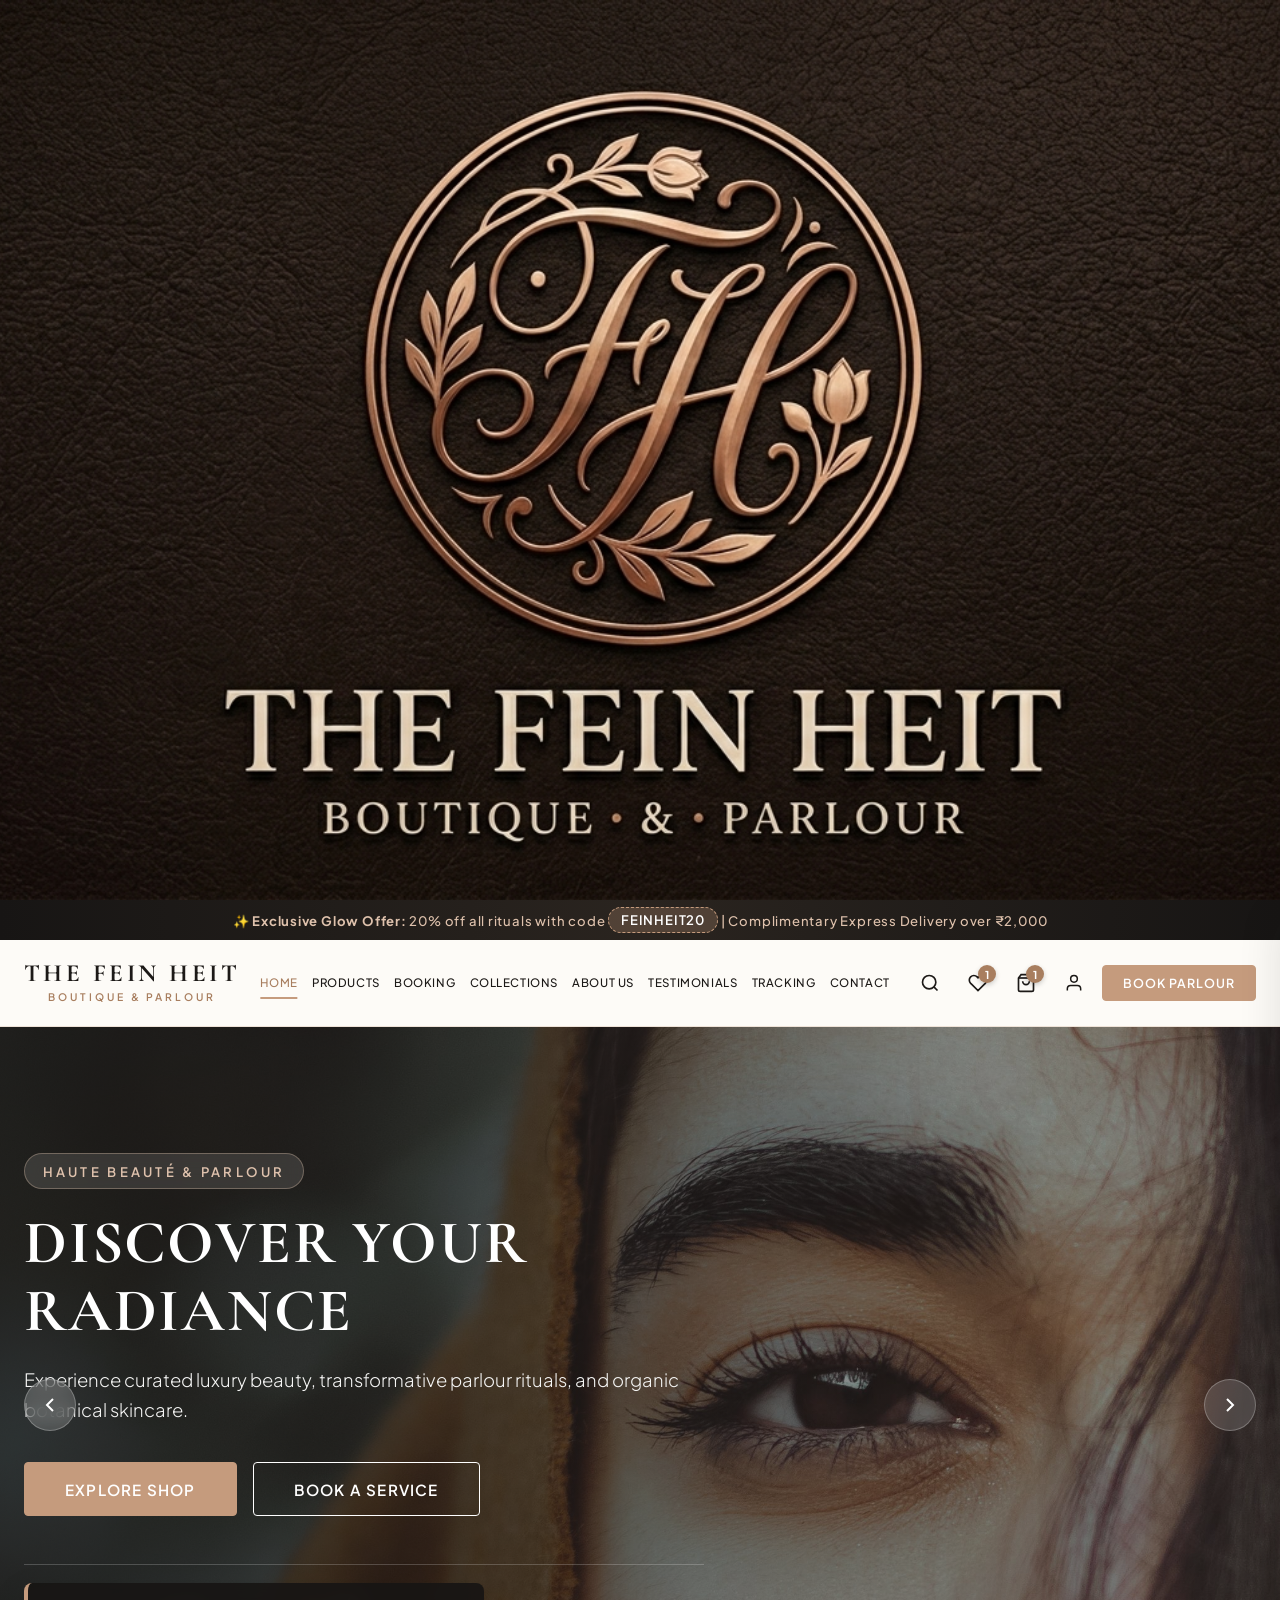
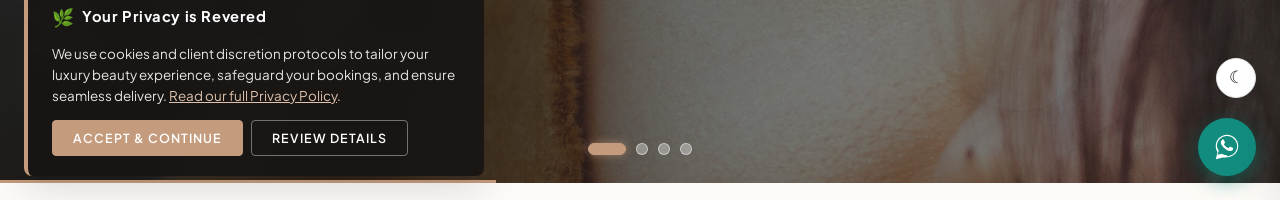
==== commit ecd0a733: "Add files via upload" ====
--- a/index.html
+++ b/index.html
@@ -34,6 +34,6 @@
 </head>
 <body>
   <img class="brand-image" src="images/Gemini_Generated_Image_oi3enjoi3enjoi3e.png" alt="The Fein Heit brand" />
-  <iframe class="website-frame" src="index.html" title="The Fein Heit website"></iframe>
+  <iframe class="website-frame" src="home.html" title="The Fein Heit website"></iframe>
 </body>
 </html>
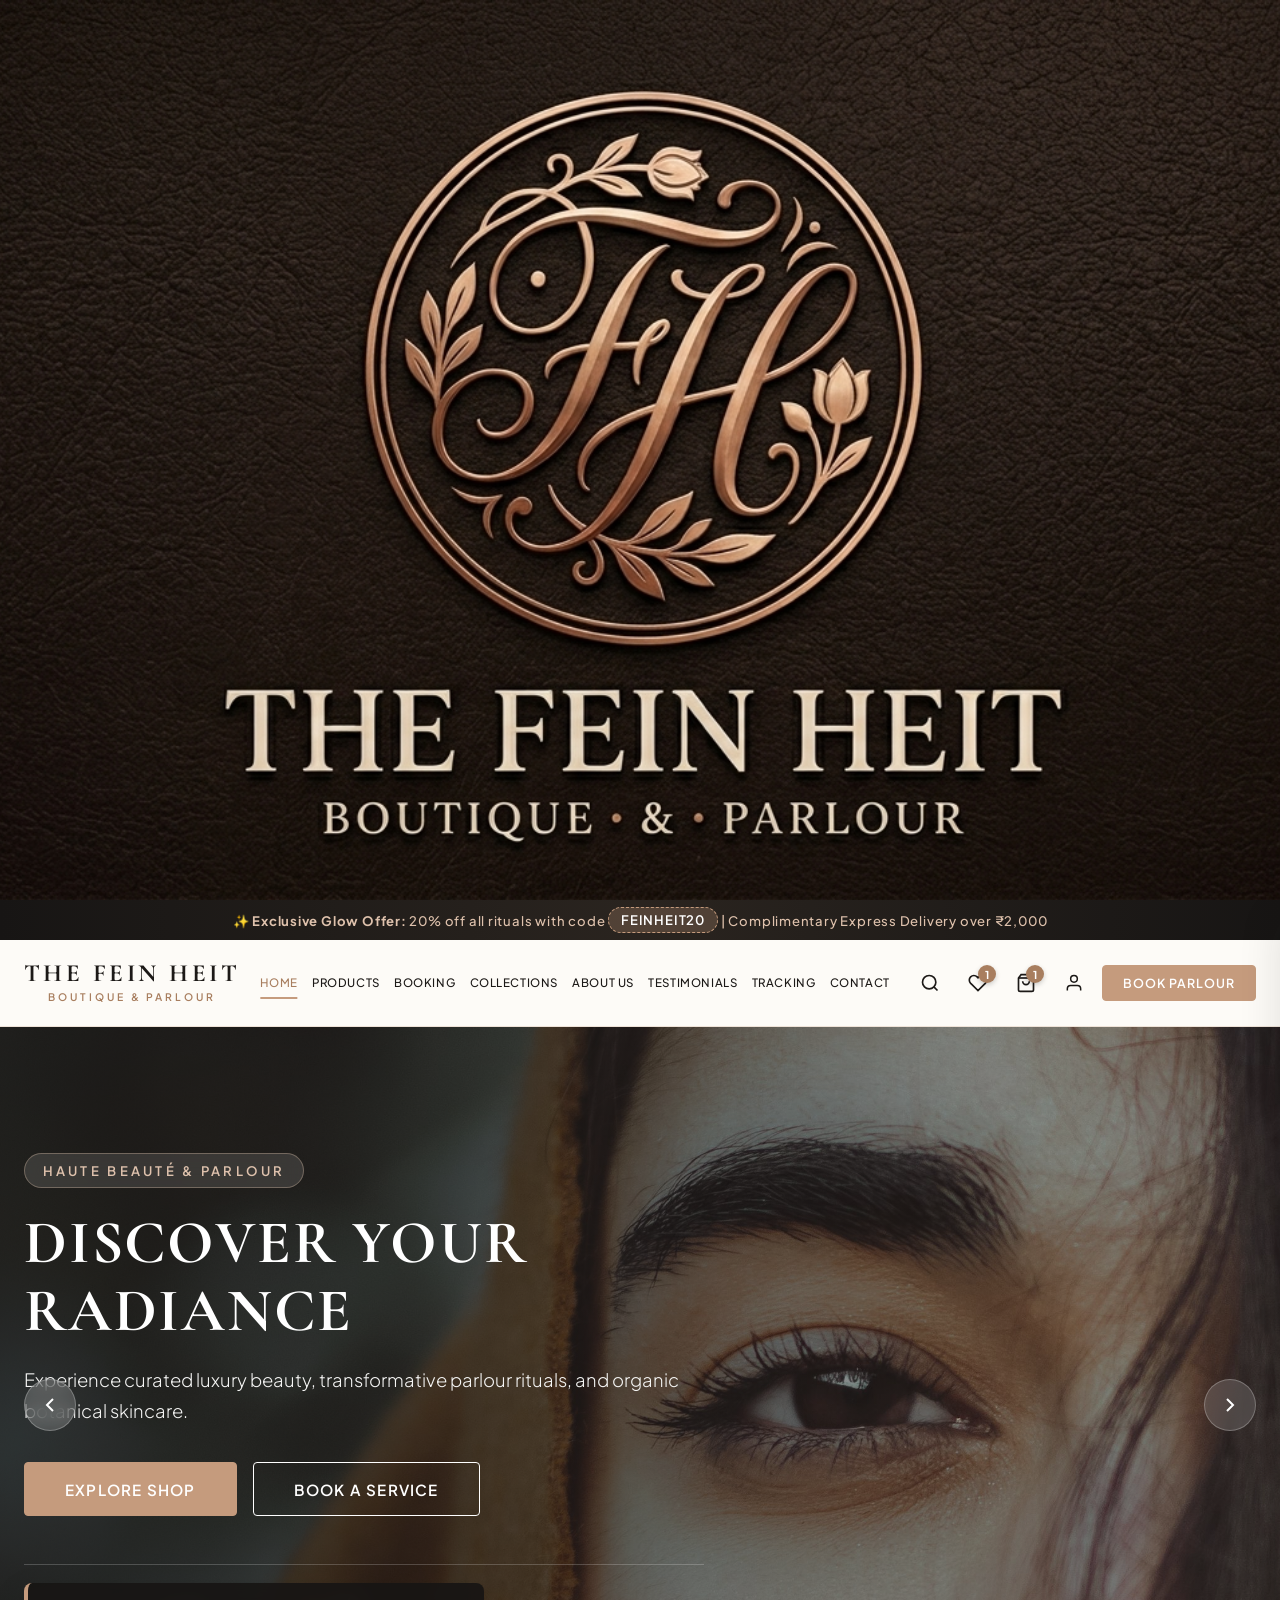
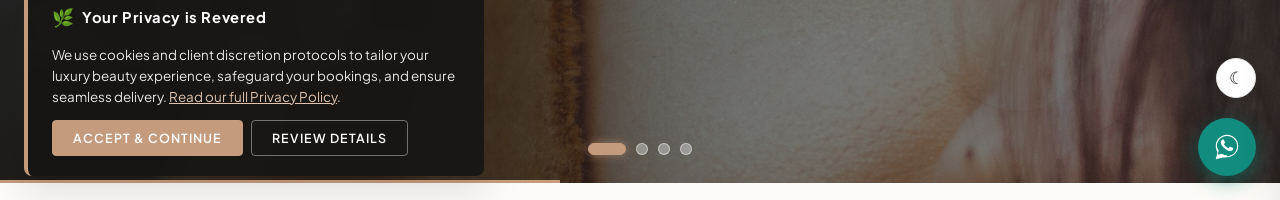
==== commit 75d85b06: "Add files via upload" ====
--- a/index.html
+++ b/index.html
@@ -1,39 +1,49 @@
-<!DOCTYPE html>
-<html lang="en">
-<head>
-  <meta charset="UTF-8" />
-  <meta name="viewport" content="width=device-width, initial-scale=1.0" />
-  <title>The Fein Heit</title>
-  <style>
-    html,
-    body {
-      width: 100%;
-      margin: 0;
-      min-height: 100%;
-      overflow-x: hidden;
-      overflow-y: auto;
-      background: #000;
-    }
-
-    .brand-image {
-      display: block;
-      width: 100vw;
-      height: 100vh;
-      object-fit: cover;
-      object-position: center;
-    }
-
-    .website-frame {
-      display: block;
-      width: 100%;
-      height: 100vh;
-      border: 0;
-      background: #fff;
-    }
-  </style>
-</head>
-<body>
-  <img class="brand-image" src="images/Gemini_Generated_Image_oi3enjoi3enjoi3e.png" alt="The Fein Heit brand" />
-  <iframe class="website-frame" src="home.html" title="The Fein Heit website"></iframe>
-</body>
-</html>
+<!DOCTYPE html>
+<html lang="en">
+<head>
+  <meta charset="UTF-8" />
+  <meta name="viewport" content="width=device-width, initial-scale=1.0" />
+  <title>The Fein Heit</title>
+  <style>
+    html,
+    body {
+      width: 100%;
+      margin: 0;
+      min-height: 100%;
+      overflow-x: hidden;
+      overflow-y: auto;
+      background: #000;
+    }
+
+    .brand-image {
+      display: block;
+      width: 100vw;
+      height: 100vh;
+      height: 100dvh; /* use the real, dynamic viewport height on mobile browsers */
+      object-fit: cover;
+      object-position: center;
+    }
+
+    .website-frame {
+      display: block;
+      width: 100%;
+      height: 100vh;
+      height: 100dvh;
+      border: 0;
+      background: #fdfbf7;
+    }
+
+    /* On phones, skip the full-screen splash image so visitors land
+       straight on the live site instead of scrolling past a static banner. */
+    @media (max-width: 768px) {
+      .brand-image {
+        display: none;
+      }
+    }
+  </style>
+</head>
+<body>
+  <img class="brand-image" src="images/Gemini_Generated_Image_oi3enjoi3enjoi3e.png" alt="The Fein Heit brand" />
+  <iframe class="website-frame" src="home.html" title="The Fein Heit website"></iframe>
+</body>
+</html>
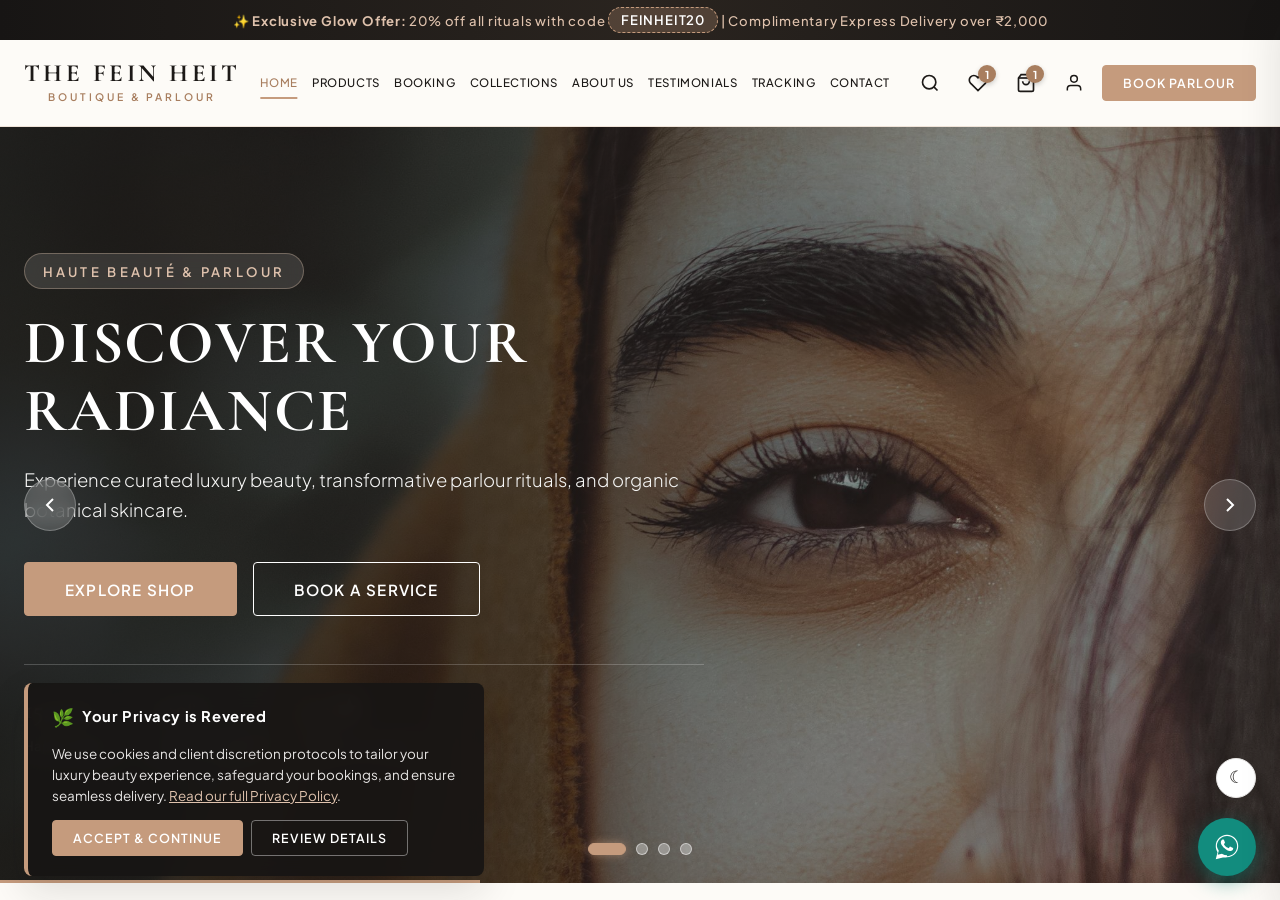
==== commit 57596f47: "Add files via upload" ====
--- a/index.html
+++ b/index.html
@@ -2,28 +2,20 @@
 <html lang="en">
 <head>
   <meta charset="UTF-8" />
-  <meta name="viewport" content="width=device-width, initial-scale=1.0" />
-  <title>The Fein Heit</title>
+  <meta name="viewport" content="width=device-width, initial-scale=1.0, viewport-fit=cover" />
+  <title>The Fein Heit Boutique &amp; Parlour</title>
   <style>
-    html,
-    body {
+    * { box-sizing: border-box; }
+
+    html, body {
       width: 100%;
       margin: 0;
       min-height: 100%;
       overflow-x: hidden;
-      overflow-y: auto;
-      background: #000;
-    }
-
-    .brand-image {
-      display: block;
-      width: 100vw;
-      height: 100vh;
-      height: 100dvh; /* use the real, dynamic viewport height on mobile browsers */
-      object-fit: cover;
-      object-position: center;
-    }
-
+      background: #171514;
+    }
+
+    /* ==================== SITE FRAME (loads instantly underneath) ==================== */
     .website-frame {
       display: block;
       width: 100%;
@@ -33,17 +25,226 @@
       background: #fdfbf7;
     }
 
-    /* On phones, skip the full-screen splash image so visitors land
-       straight on the live site instead of scrolling past a static banner. */
-    @media (max-width: 768px) {
-      .brand-image {
-        display: none;
+    /* ==================== SPLASH / PREVIEW OVERLAY ==================== */
+    .splash-overlay {
+      position: fixed;
+      inset: 0;
+      z-index: 9999;
+      display: flex;
+      flex-direction: column;
+      align-items: center;
+      justify-content: center;
+      background:
+        radial-gradient(circle at 50% 40%, rgba(197, 155, 125, 0.16), transparent 60%),
+        linear-gradient(160deg, #171514 0%, #201b18 55%, #12100f 100%);
+      overflow: hidden;
+      transition: opacity 0.8s cubic-bezier(0.4, 0, 0.2, 1), visibility 0.8s;
+    }
+
+    .splash-overlay.fade-out {
+      opacity: 0;
+      visibility: hidden;
+      pointer-events: none;
+    }
+
+    /* Soft ambient glow orbs for depth */
+    .splash-glow {
+      position: absolute;
+      width: 520px;
+      height: 520px;
+      border-radius: 50%;
+      background: radial-gradient(circle, rgba(212, 175, 55, 0.20), transparent 70%);
+      filter: blur(10px);
+      animation: floatGlow 6s ease-in-out infinite;
+      pointer-events: none;
+    }
+    .splash-glow.g1 { top: -10%; left: -10%; animation-delay: 0s; }
+    .splash-glow.g2 { bottom: -15%; right: -10%; animation-delay: 1.5s; }
+
+    @keyframes floatGlow {
+      0%, 100% { transform: translate(0, 0) scale(1); }
+      50% { transform: translate(20px, -20px) scale(1.08); }
+    }
+
+    /* Emblem ring that draws itself in */
+    .splash-ring {
+      position: relative;
+      width: 220px;
+      height: 220px;
+      border-radius: 50%;
+      display: flex;
+      align-items: center;
+      justify-content: center;
+      opacity: 0;
+      transform: scale(0.72);
+      animation: ringIn 1s cubic-bezier(0.16, 1, 0.3, 1) 0.15s forwards;
+      z-index: 2;
+    }
+
+    .splash-ring::before {
+      content: '';
+      position: absolute;
+      inset: 0;
+      border-radius: 50%;
+      border: 2px solid rgba(197, 155, 125, 0.35);
+      animation: ringSpin 8s linear infinite;
+    }
+
+    .splash-ring::after {
+      content: '';
+      position: absolute;
+      inset: -20px;
+      border-radius: 50%;
+      border: 1.5px dashed rgba(212, 175, 55, 0.28);
+      animation: ringSpin 14s linear infinite reverse;
+    }
+
+    @keyframes ringIn {
+      to { opacity: 1; transform: scale(1); }
+    }
+
+    @keyframes ringSpin {
+      from { transform: rotate(0deg); }
+      to { transform: rotate(360deg); }
+    }
+
+    .splash-logo-img {
+      width: 148px;
+      height: 148px;
+      object-fit: cover;
+      border-radius: 50%;
+      box-shadow: 0 0 0 1px rgba(197, 155, 125, 0.4), 0 12px 34px rgba(0, 0, 0, 0.45);
+    }
+
+    @keyframes fadeUp {
+      to { opacity: 1; transform: translateY(0); }
+    }
+
+    .splash-brand {
+      margin-top: 2.3rem;
+      font-family: Georgia, 'Times New Roman', serif;
+      font-size: 3rem;
+      letter-spacing: 0.2em;
+      color: #f5efe6;
+      text-transform: uppercase;
+      opacity: 0;
+      transform: translateY(14px);
+      animation: fadeUp 0.8s cubic-bezier(0.16, 1, 0.3, 1) 0.55s forwards;
+      text-align: center;
+      z-index: 2;
+      padding: 0 1.5rem;
+    }
+
+    .splash-tagline {
+      margin-top: 0.85rem;
+      font-family: -apple-system, BlinkMacSystemFont, 'Segoe UI', Roboto, sans-serif;
+      font-size: 0.92rem;
+      letter-spacing: 0.4em;
+      color: #c59b7d;
+      text-transform: uppercase;
+      opacity: 0;
+      transform: translateY(14px);
+      animation: fadeUp 0.8s cubic-bezier(0.16, 1, 0.3, 1) 0.8s forwards;
+      z-index: 2;
+    }
+
+    /* Gold shimmer loading bar */
+    .splash-loader {
+      margin-top: 3rem;
+      width: 200px;
+      height: 3px;
+      background: rgba(255, 255, 255, 0.12);
+      border-radius: 4px;
+      overflow: hidden;
+      opacity: 0;
+      animation: fadeUp 0.6s ease 1.05s forwards;
+      z-index: 2;
+    }
+
+    .splash-loader-bar {
+      width: 40%;
+      height: 100%;
+      background: linear-gradient(90deg, transparent, #d4af37, #dfc2ad, #d4af37, transparent);
+      animation: loaderSweep 1.3s ease-in-out infinite;
+    }
+
+    @keyframes loaderSweep {
+      0% { transform: translateX(-120%); }
+      100% { transform: translateX(360%); }
+    }
+
+    /* Respect users who prefer reduced motion */
+    @media (prefers-reduced-motion: reduce) {
+      .splash-ring, .splash-brand, .splash-tagline, .splash-loader, .splash-glow, .splash-loader-bar {
+        animation: none !important;
+        opacity: 1 !important;
+        transform: none !important;
+      }
+    }
+
+    /* Scale the emblem/text down a touch on narrow phones so it still
+       breathes without overflowing the viewport. */
+    @media (max-width: 420px) {
+      .splash-ring {
+        width: 170px;
+        height: 170px;
+      }
+      .splash-logo-img {
+        width: 116px;
+        height: 116px;
+      }
+      .splash-brand {
+        font-size: 2.15rem;
+        letter-spacing: 0.14em;
+      }
+      .splash-tagline {
+        font-size: 0.78rem;
+        letter-spacing: 0.3em;
+      }
+      .splash-loader {
+        width: 160px;
       }
     }
   </style>
 </head>
 <body>
-  <img class="brand-image" src="images/Gemini_Generated_Image_oi3enjoi3enjoi3e.png" alt="The Fein Heit brand" />
+
   <iframe class="website-frame" src="home.html" title="The Fein Heit website"></iframe>
+
+  <div class="splash-overlay" id="splashOverlay">
+    <div class="splash-glow g1"></div>
+    <div class="splash-glow g2"></div>
+
+    <div class="splash-ring">
+      <img class="splash-logo-img" src="images/emblem_only.png" alt="The Fein Heit emblem" />
+    </div>
+
+    <div class="splash-brand">The Fein Heit</div>
+    <div class="splash-tagline">Boutique &amp; Parlour</div>
+
+    <div class="splash-loader"><div class="splash-loader-bar"></div></div>
+  </div>
+
+  <script>
+    // Auto-dismiss the animated preview on every device after it has had
+    // time to play, then let the live site underneath take over.
+    var splash = document.getElementById('splashOverlay');
+    var MIN_DISPLAY_MS = 2500;
+
+    function dismissSplash() {
+      if (!splash) return;
+      splash.classList.add('fade-out');
+      setTimeout(function () {
+        if (splash && splash.parentNode) splash.parentNode.removeChild(splash);
+      }, 850);
+    }
+
+    setTimeout(dismissSplash, MIN_DISPLAY_MS);
+
+    // Allow an impatient visitor to tap/click through immediately.
+    if (splash) {
+      splash.addEventListener('click', dismissSplash);
+    }
+  </script>
 </body>
 </html>
